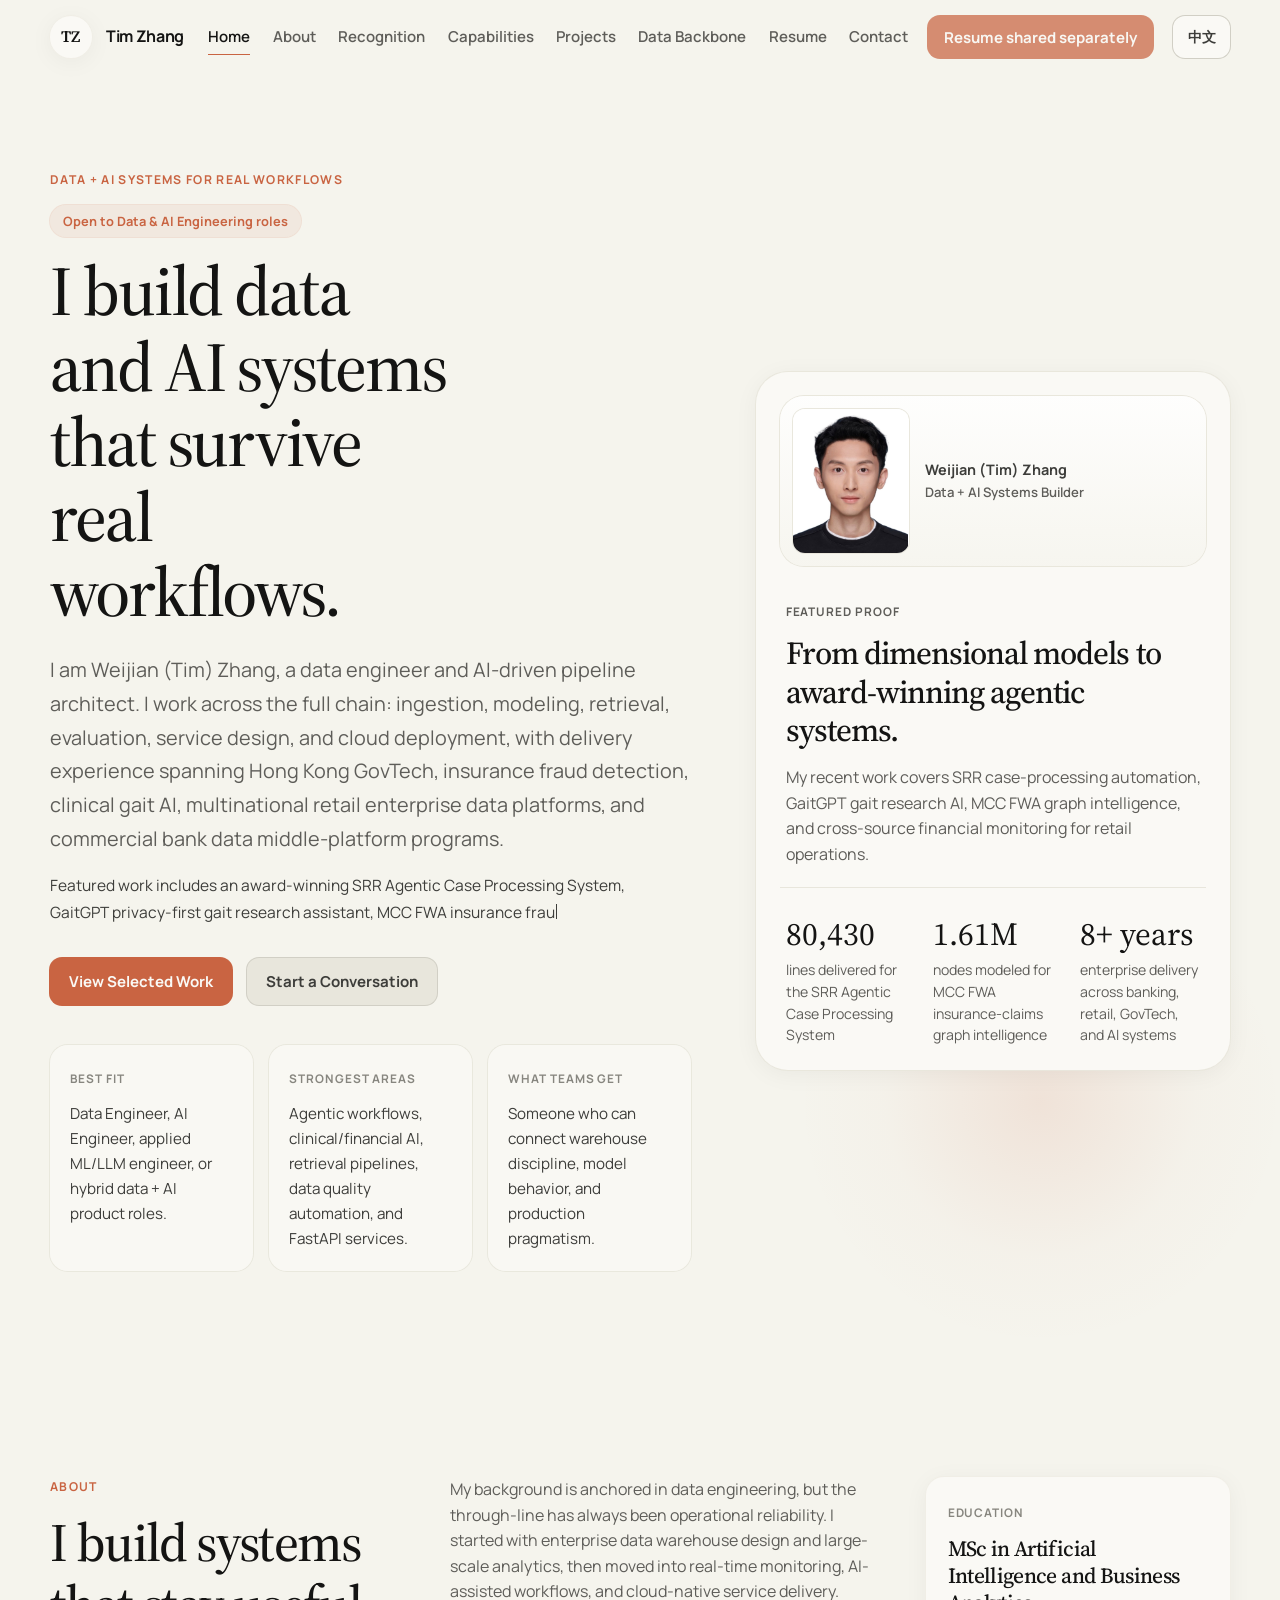
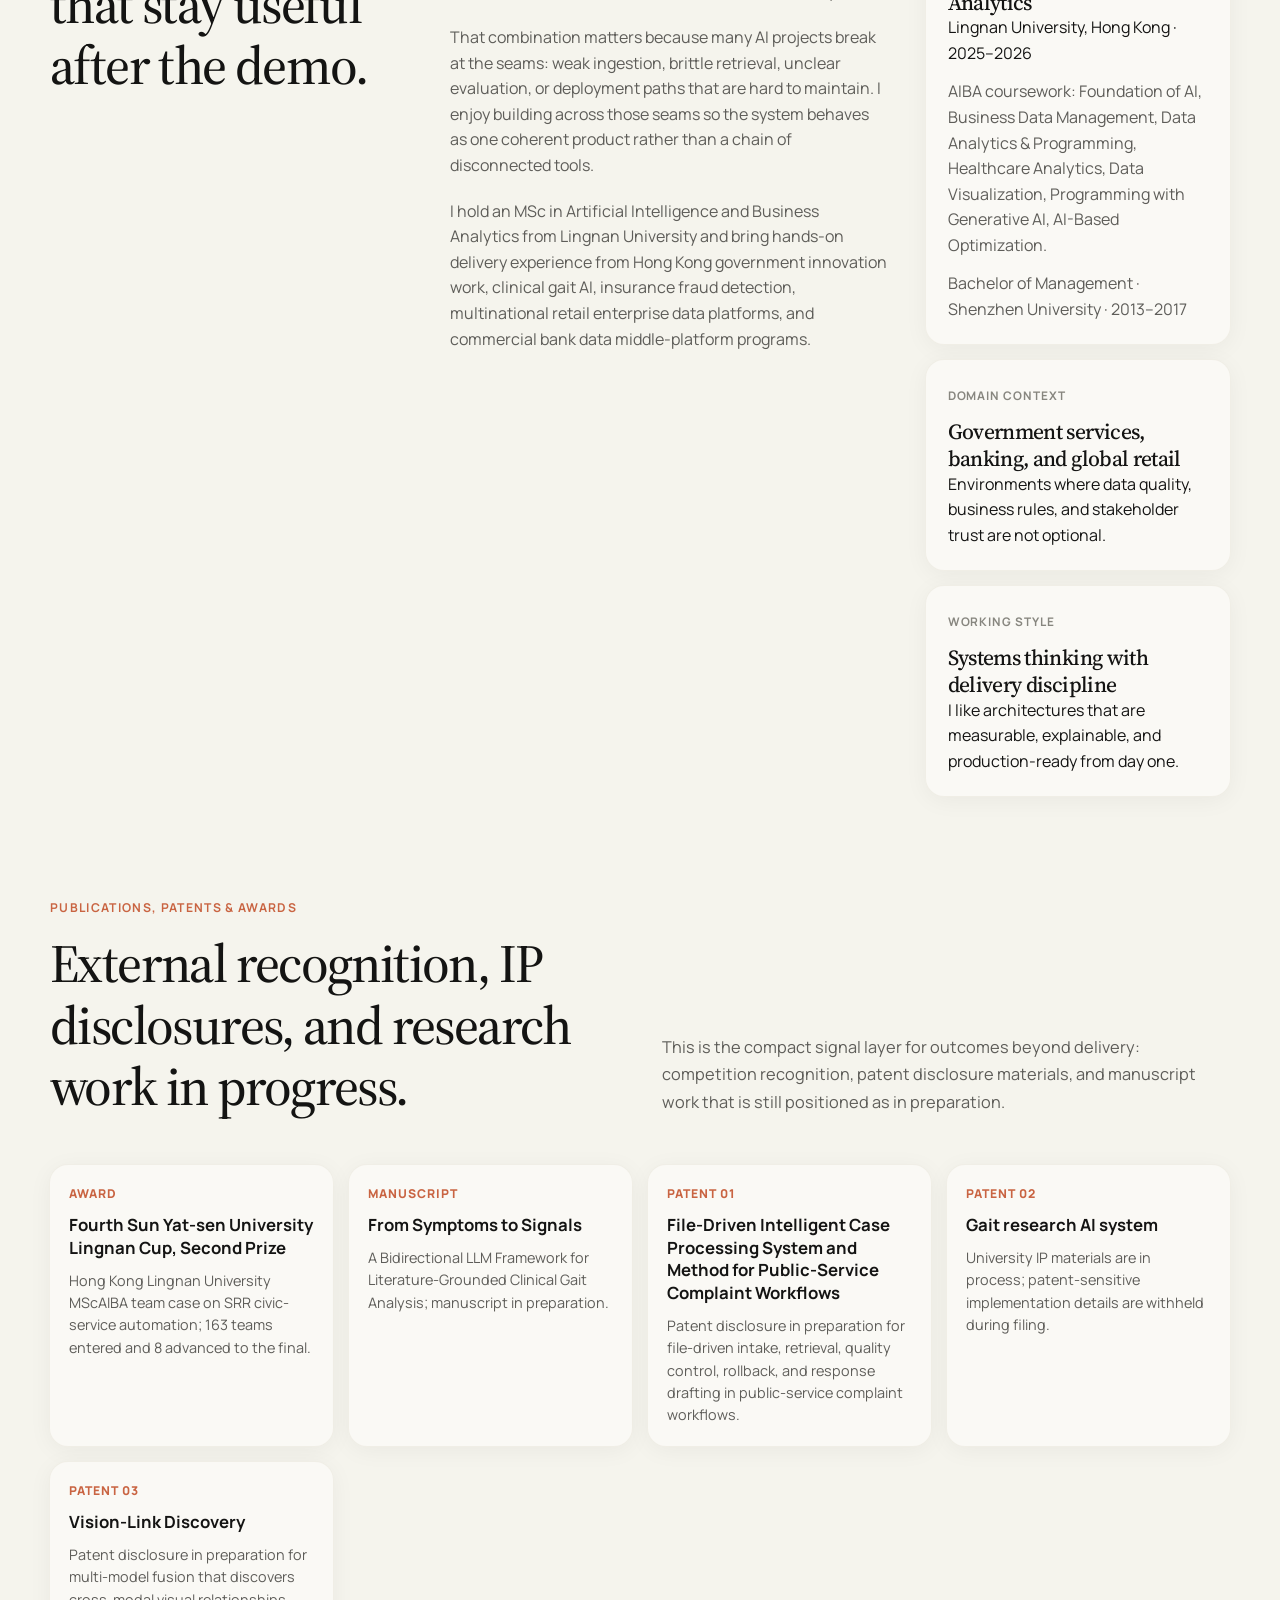
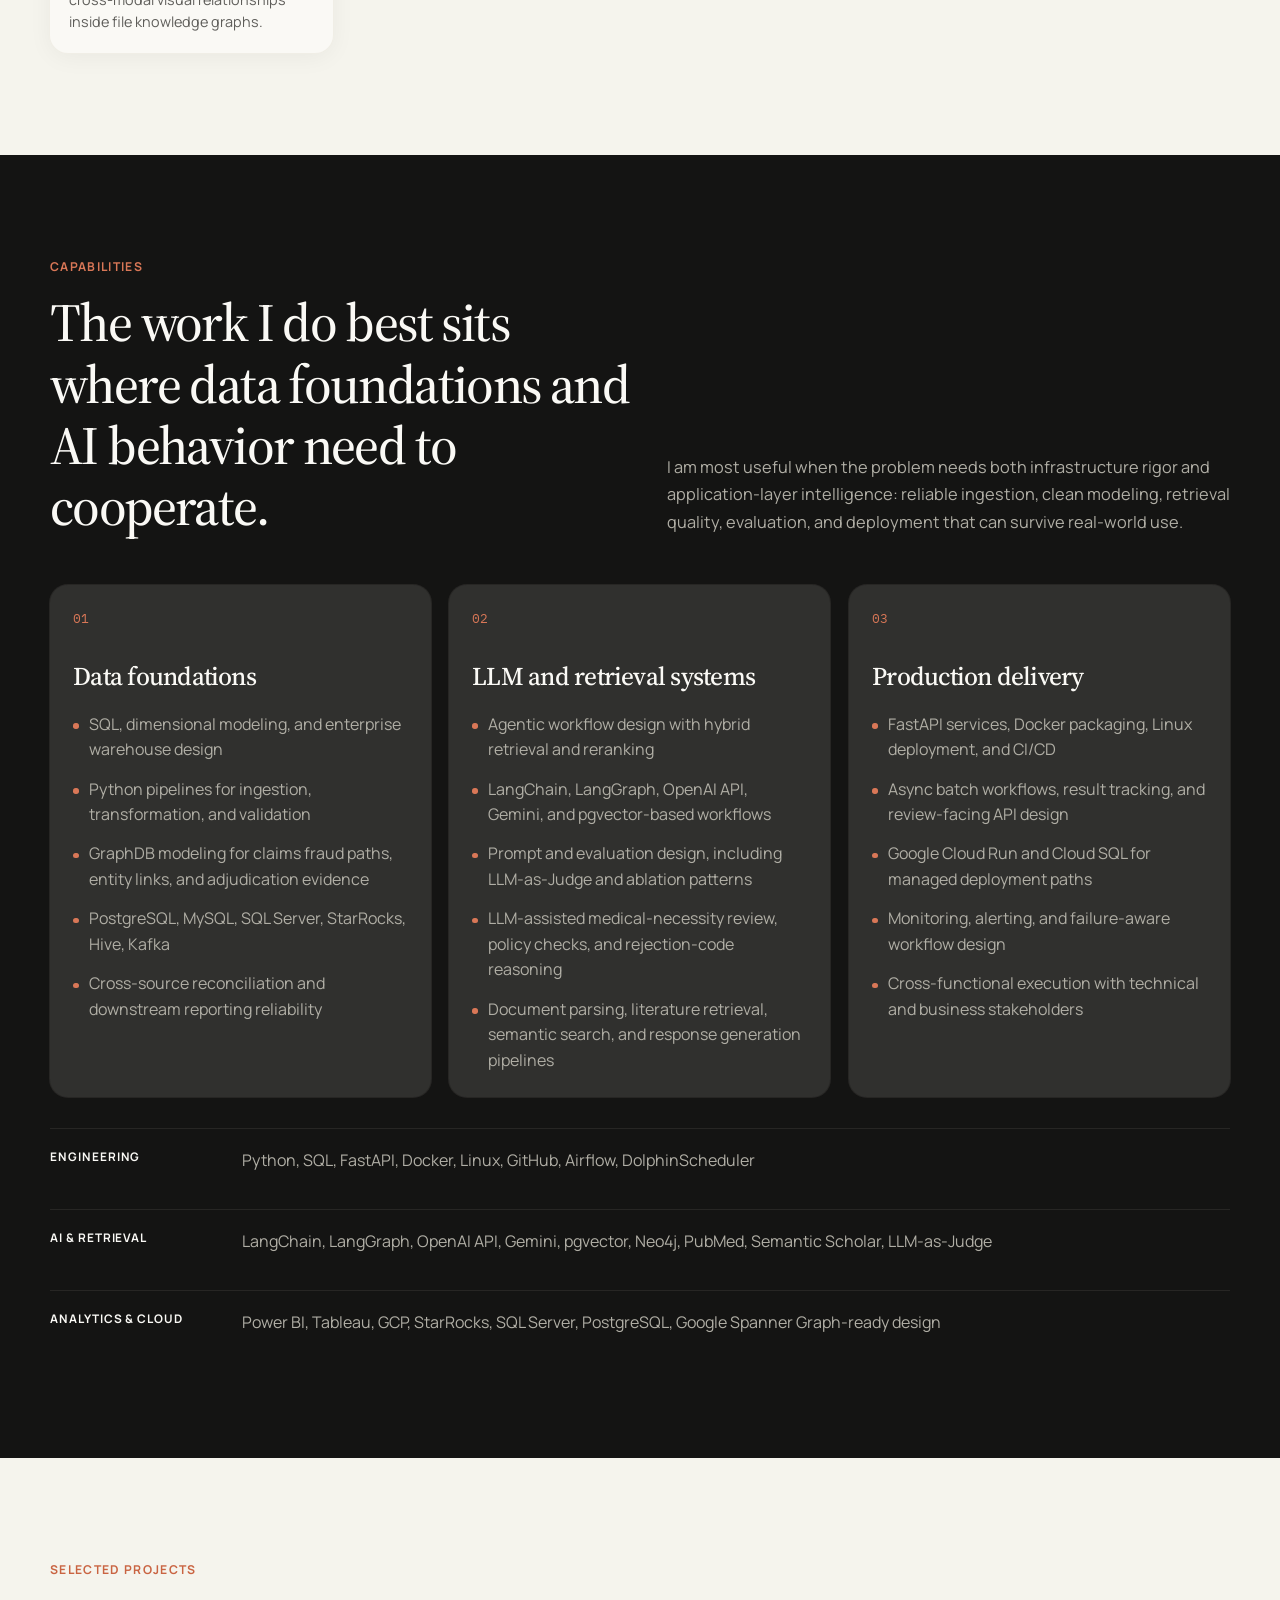
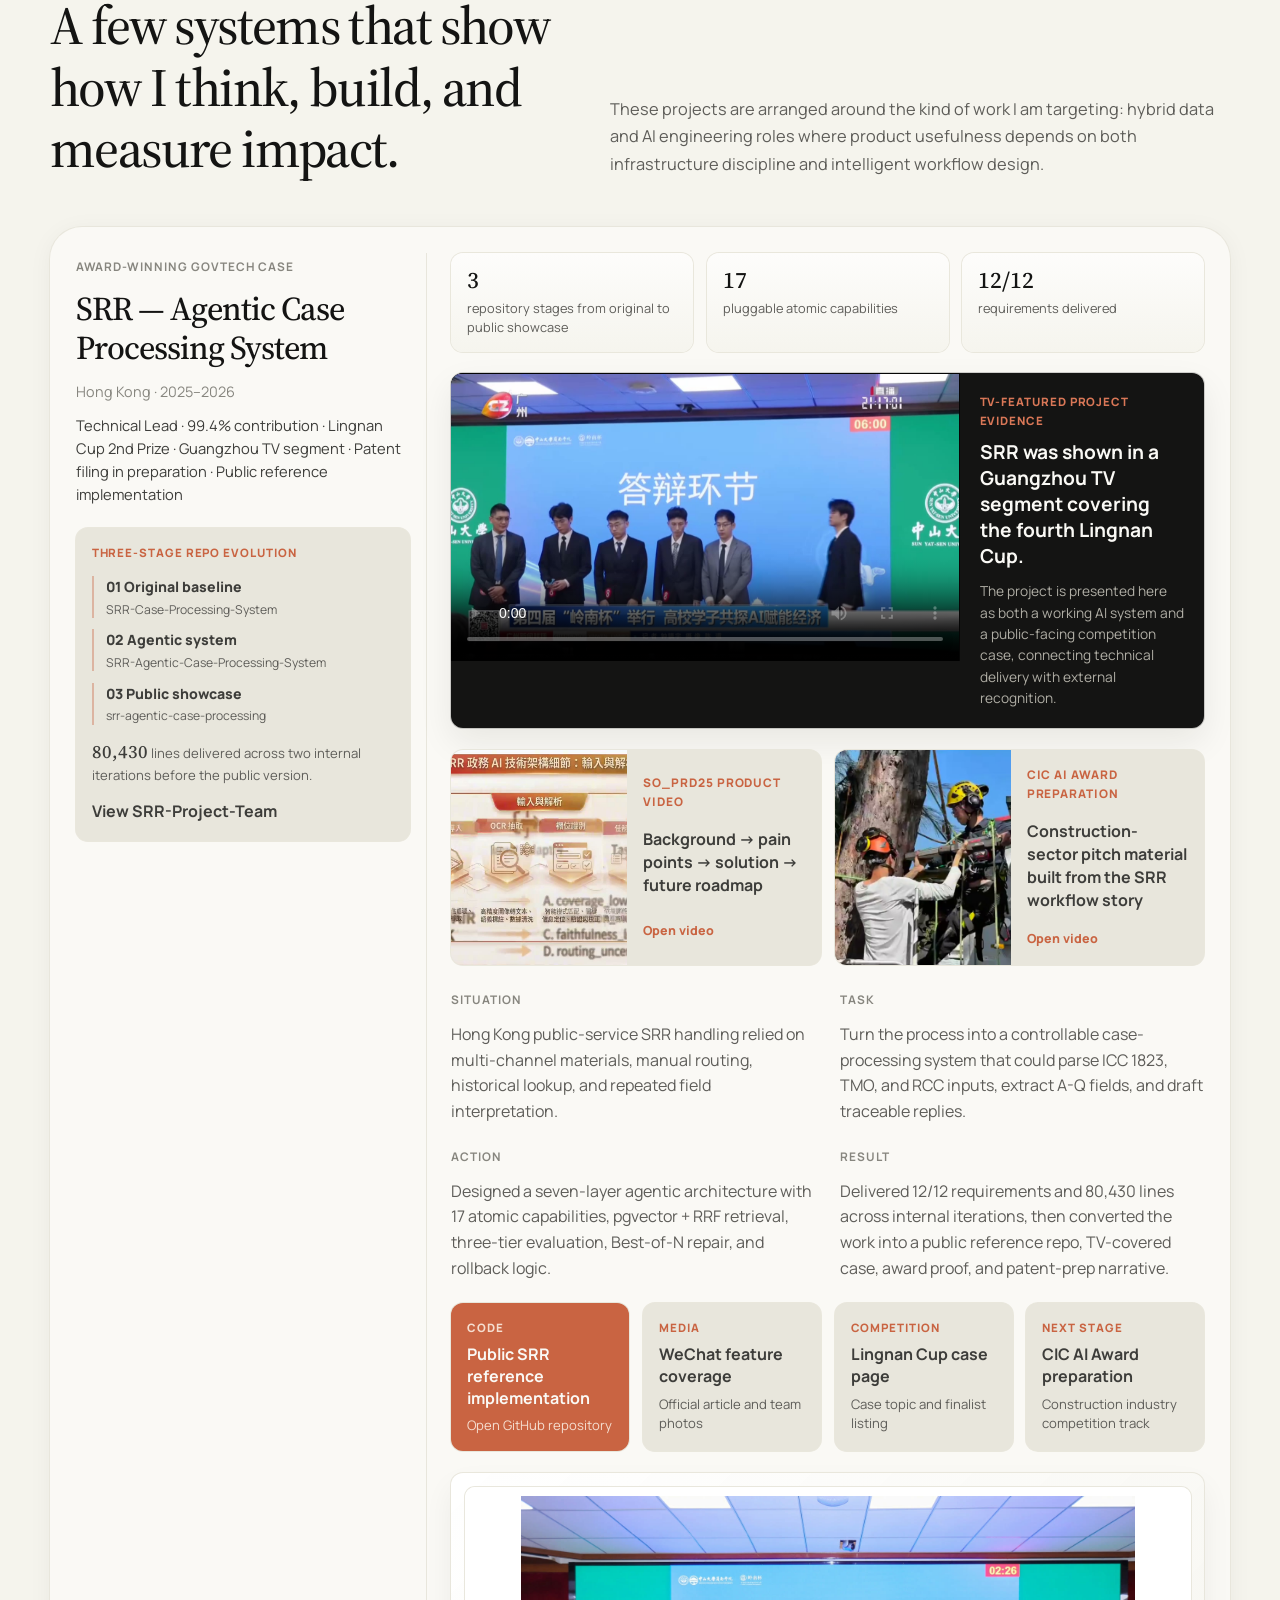
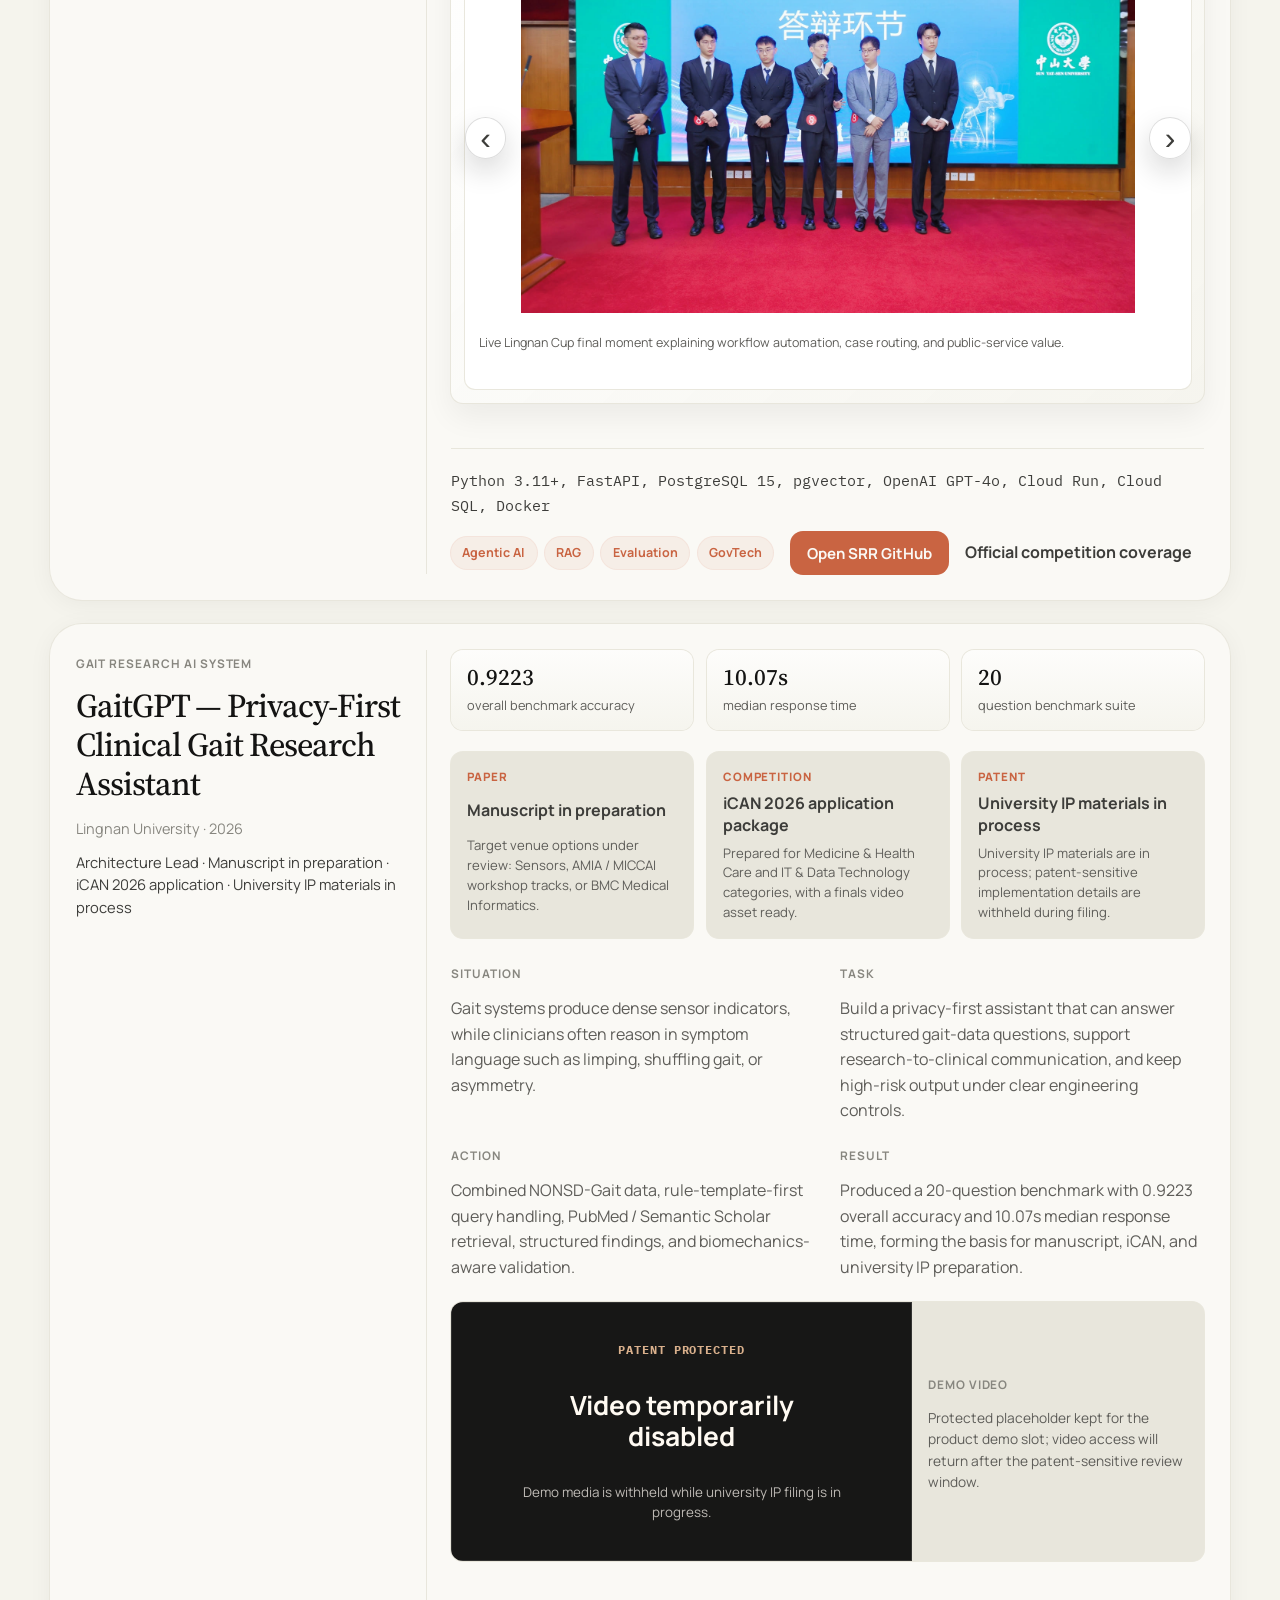
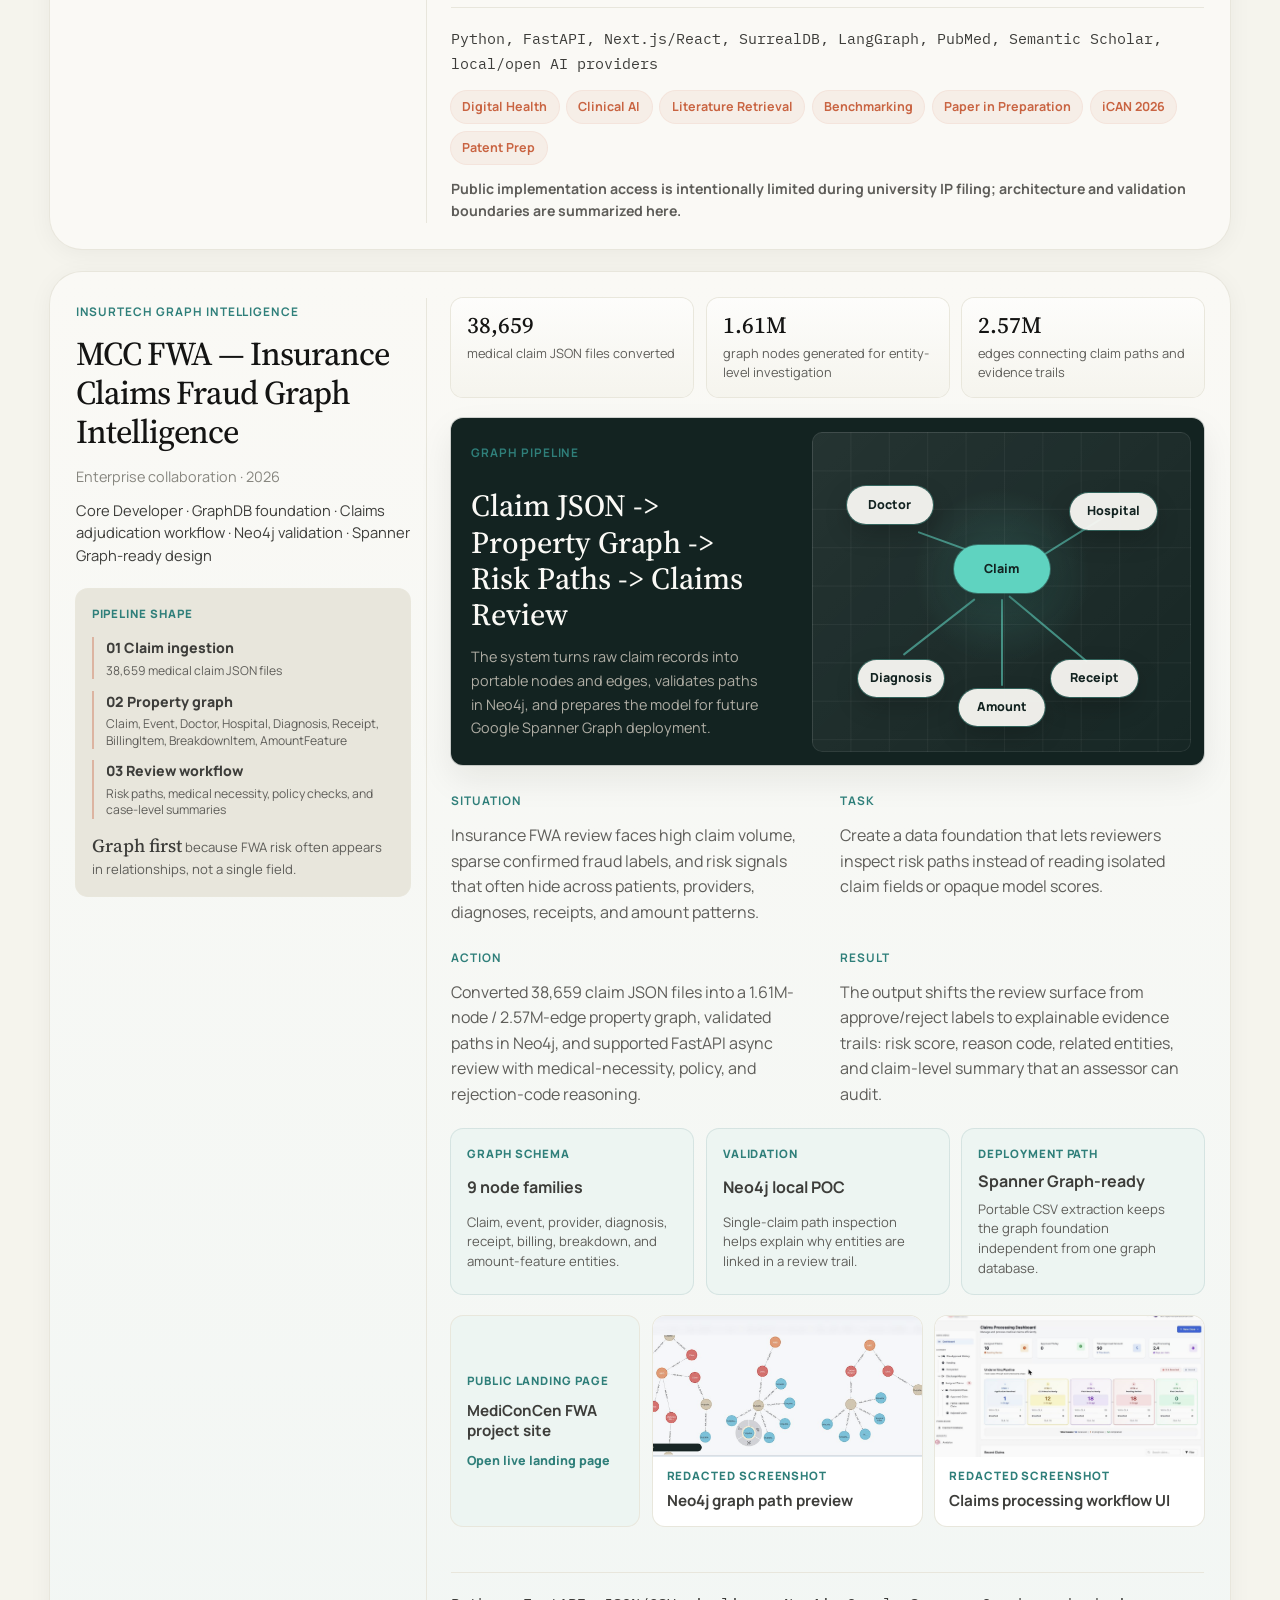
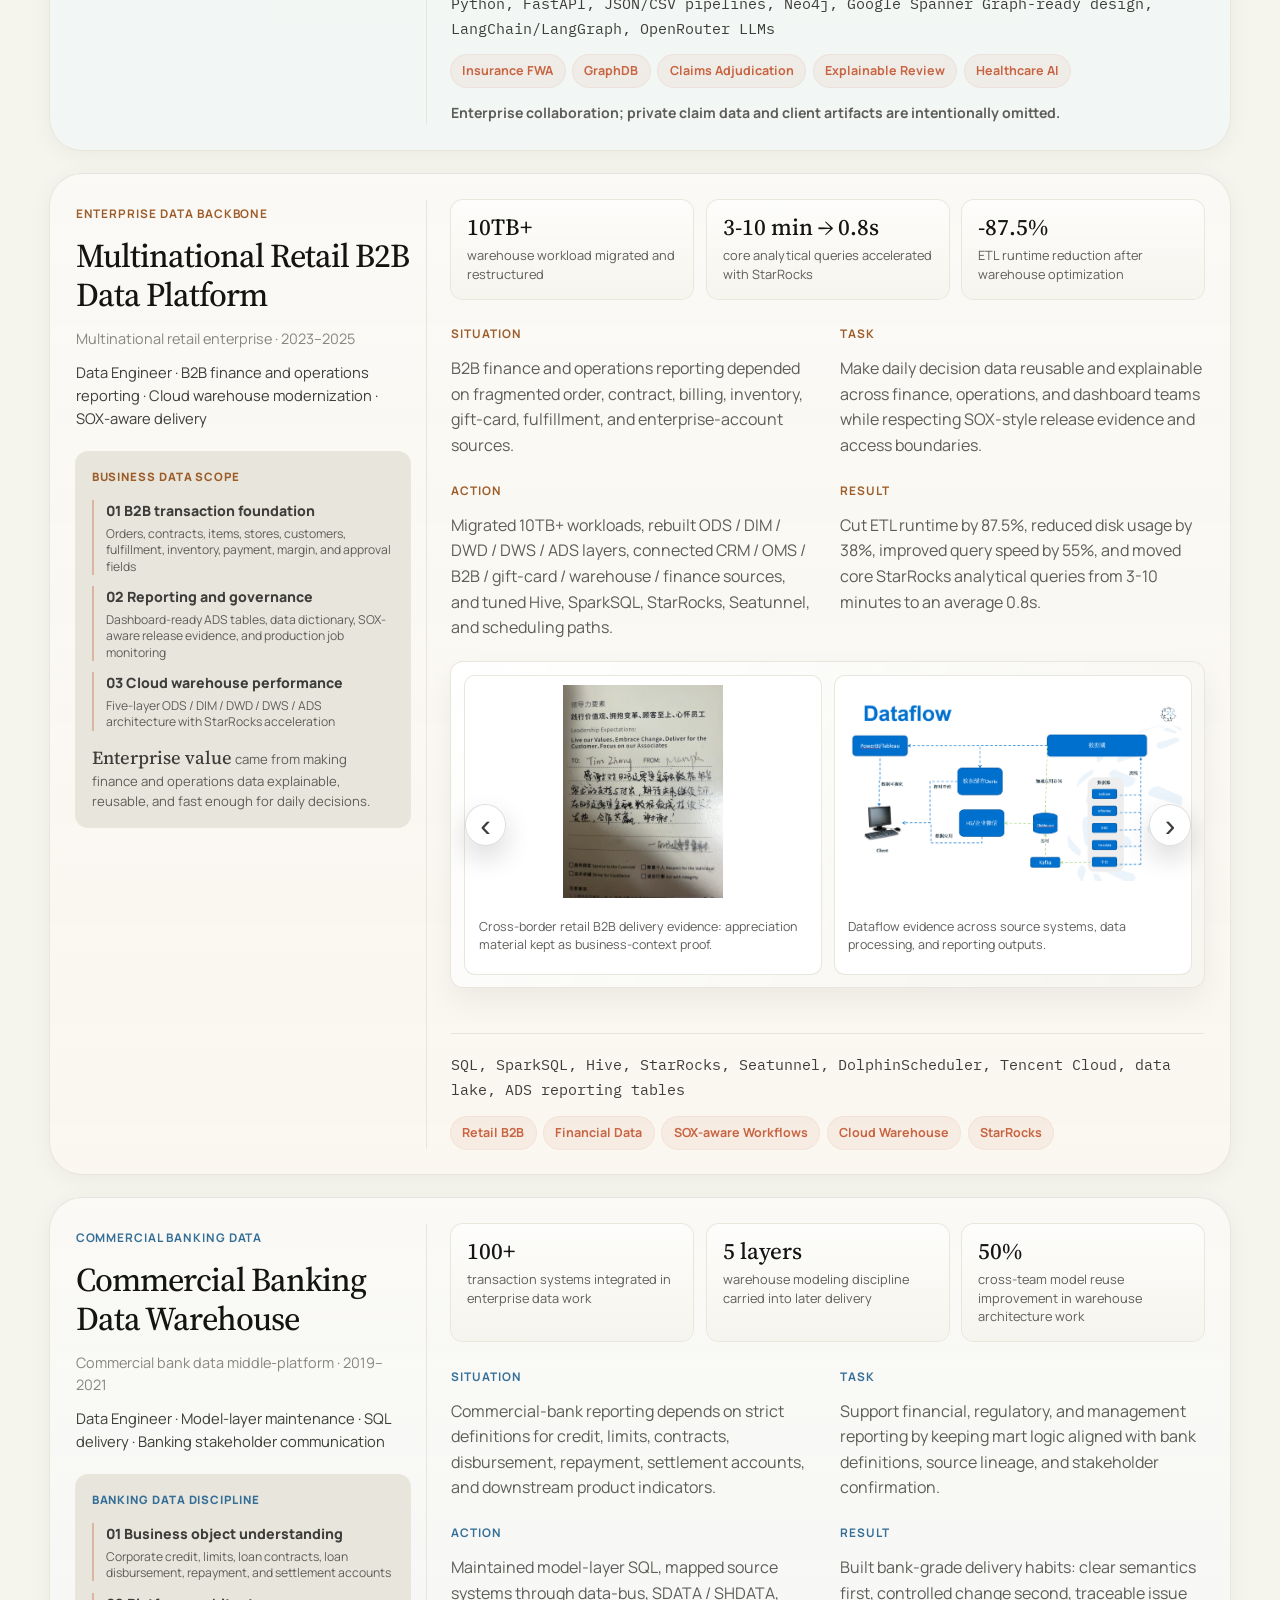
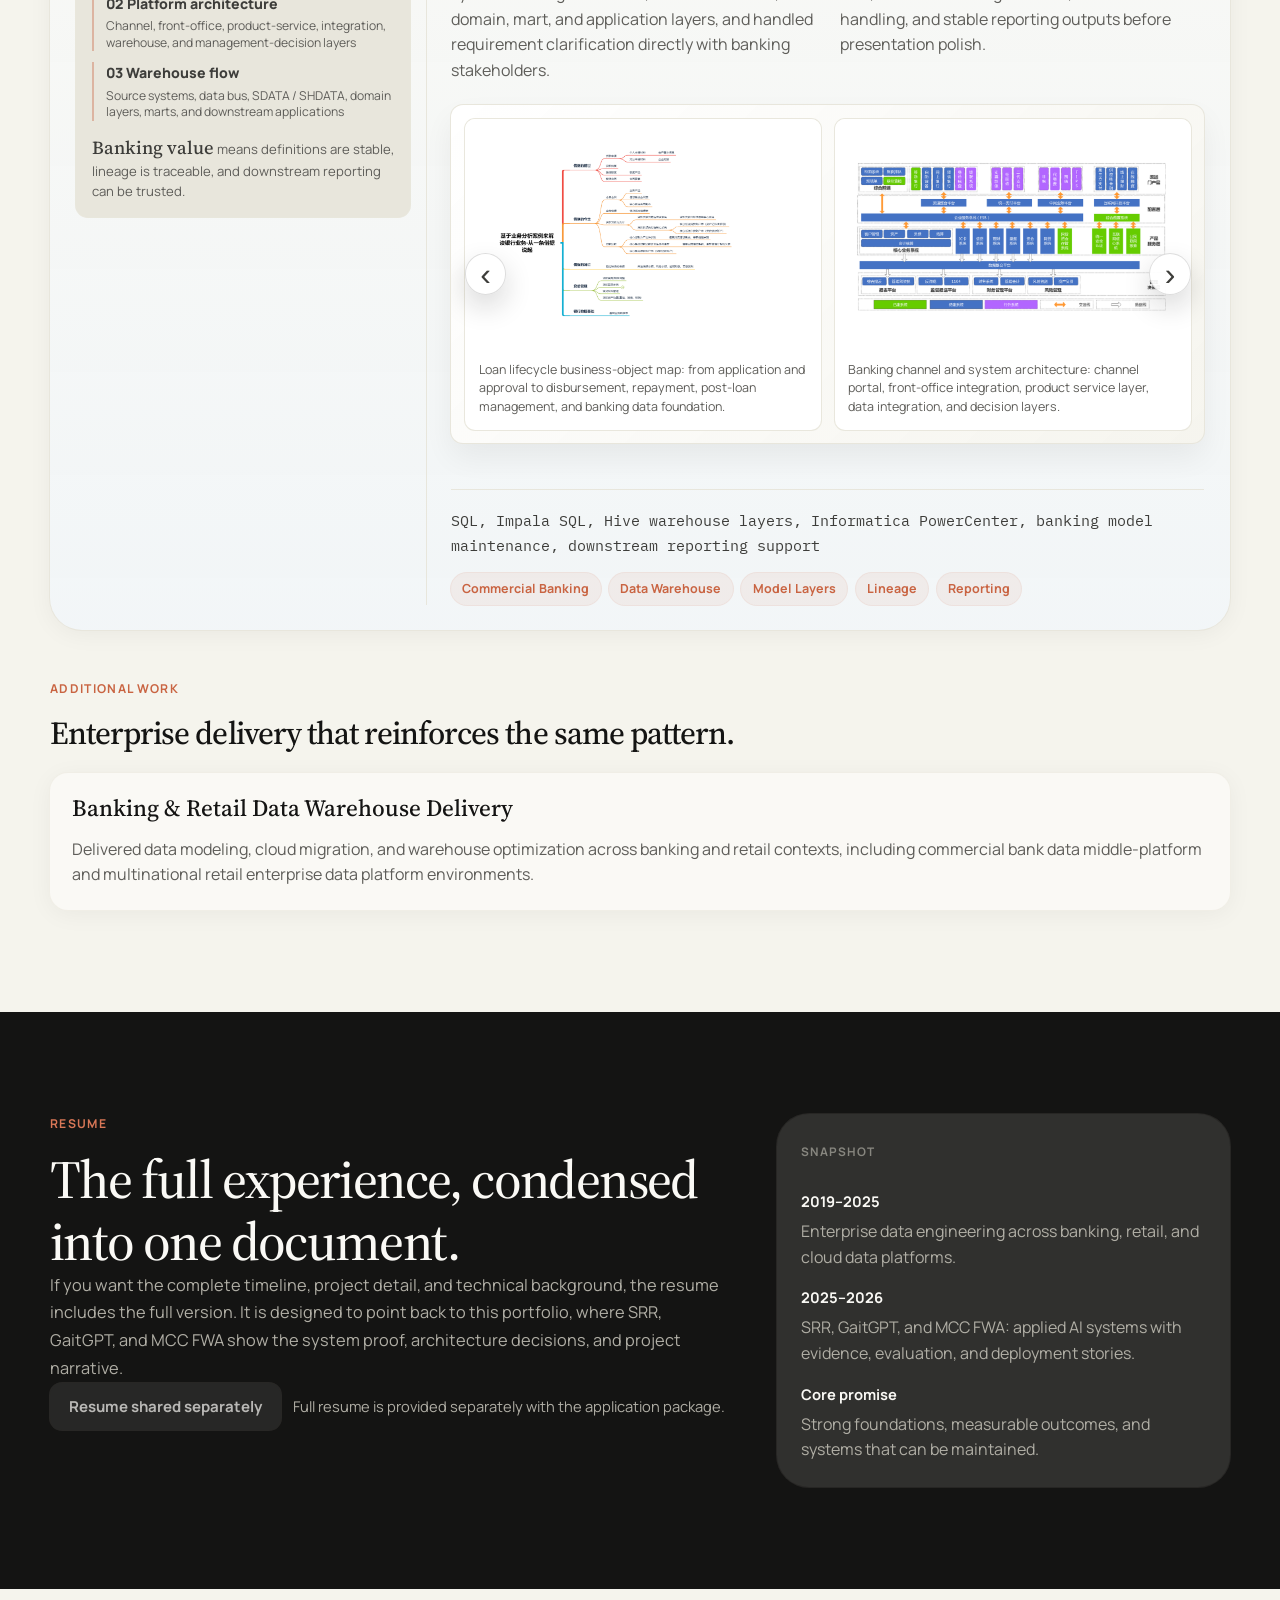
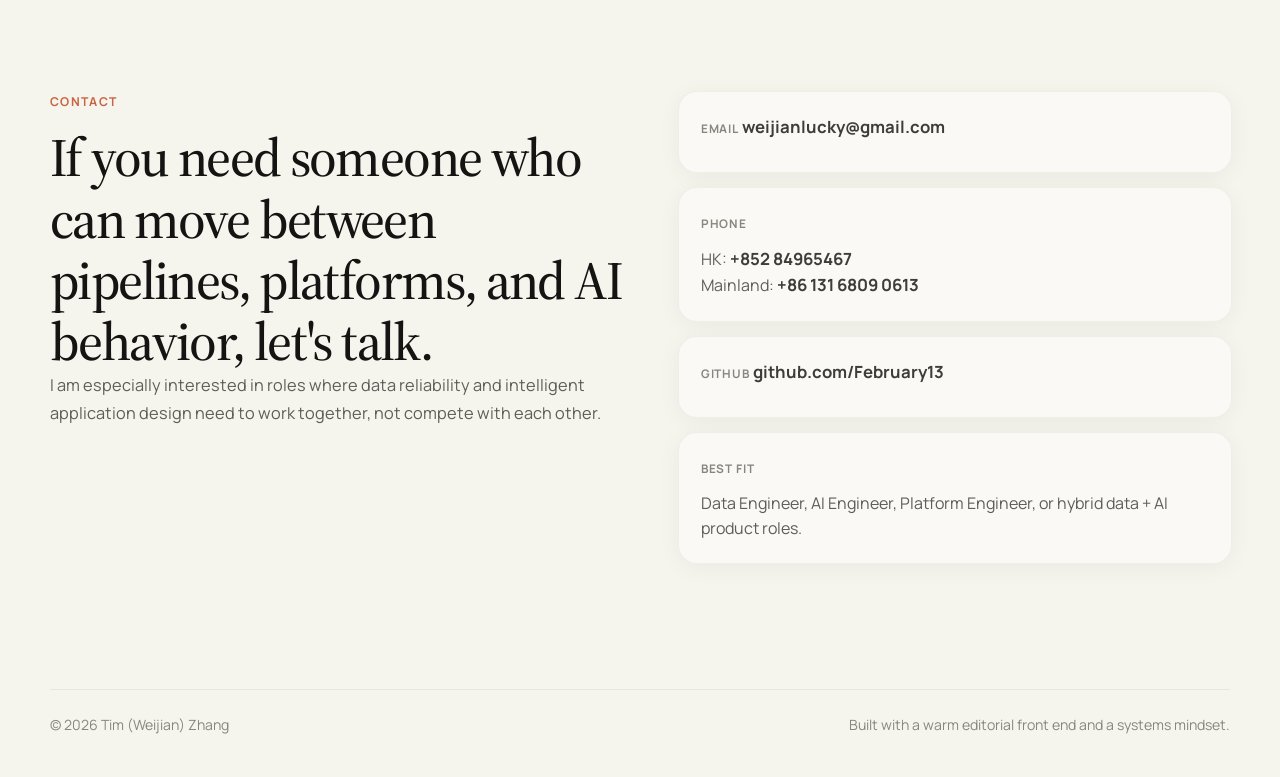
==== index.html @ 4045507d "Update portfolio homepage" ====
<!DOCTYPE html>
<html lang="en">
<head>
  <meta charset="UTF-8">
  <meta name="viewport" content="width=device-width, initial-scale=1.0">
  <title>Tim Zhang | Data + AI Systems Builder</title>
  <meta name="description" content="Tim Zhang portfolio: award-winning SRR Agentic Case Processing System, GaitGPT privacy-first gait research assistant, MCC FWA insurance fraud graph intelligence, and enterprise data engineering work.">
  <link rel="icon" type="image/svg+xml" href="assets/images/favicon.svg">
  <link rel="preconnect" href="https://fonts.googleapis.com">
  <link rel="preconnect" href="https://fonts.gstatic.com" crossorigin>
  <link href="https://fonts.googleapis.com/css2?family=IBM+Plex+Mono:wght@400;500&amp;family=Manrope:wght@400;500;600;700;800&amp;family=Source+Serif+4:opsz,wght@8..60,400;8..60,500;8..60,600&amp;display=swap" rel="stylesheet">
  <link rel="stylesheet" href="assets/css/styles.css">
</head>
<body>
  <nav class="site-nav" aria-label="Primary">
    <div class="nav-shell">
      <a class="brand" href="#home" aria-label="Tim Zhang home">
        <span class="brand-mark">TZ</span>
        <span class="brand-text">Tim Zhang</span>
      </a>

      <button class="nav-toggle" type="button" aria-expanded="false" aria-controls="nav-panel" aria-label="Open menu">
        <span></span>
        <span></span>
        <span></span>
      </button>

      <div class="nav-panel" id="nav-panel">
        <ul class="nav-links">
	          <li><a href="#home">Home</a></li>
	          <li><a href="#about">About</a></li>
	          <li><a href="#recognition">Recognition</a></li>
	          <li><a href="#skills">Capabilities</a></li>
          <li><a href="#projects">Projects</a></li>
          <li><a href="#enterprise-data">Data Backbone</a></li>
          <li><a href="#resume">Resume</a></li>
          <li><a href="#contact">Contact</a></li>
        </ul>
        <span class="button button-brand button-small button-disabled" aria-disabled="true">Resume shared separately</span>
        <button class="language-toggle" type="button" data-lang-toggle aria-label="Switch language" aria-pressed="false">中文</button>
      </div>
    </div>
  </nav>

  <main>
    <section id="home" class="section hero-section">
      <div class="section-shell hero-grid">
        <div class="hero-copy reveal" style="--reveal-delay: 0.05s;">
          <p class="eyebrow reveal-item">Data + AI systems for real workflows</p>
          <span class="hero-availability reveal-item" data-typewriter data-type-speed="36">Open to Data &amp; AI Engineering roles</span>
          <h1 class="display-title reveal-item" data-typewriter data-type-speed="22">I build data and AI systems that survive real workflows.</h1>
          <p class="hero-lead reveal-item">
            I am Weijian (Tim) Zhang, a data engineer and AI-driven pipeline architect. I work across the full
            chain: ingestion, modeling, retrieval, evaluation, service design, and cloud deployment, with delivery
            experience spanning Hong Kong GovTech, insurance fraud detection, clinical gait AI, multinational retail
            enterprise data platforms, and commercial bank data middle-platform programs.
          </p>
          <p class="hero-proofline reveal-item" data-typewriter data-type-speed="16" data-type-delay="700">
            Featured work includes an award-winning SRR Agentic Case Processing System, GaitGPT privacy-first gait
            research assistant, MCC FWA insurance fraud graph intelligence, and enterprise warehouse modernization. The resume points here; the portfolio shows the systems.
          </p>

          <div class="hero-actions reveal-item">
            <a class="button button-brand" href="#projects">View Selected Work</a>
            <a class="button button-soft" href="#contact">Start a Conversation</a>
          </div>

          <div class="hero-signals">
            <article class="signal-card reveal stagger" style="--reveal-delay: 0.12s;">
              <p class="signal-label">Best Fit</p>
              <p class="signal-value">Data Engineer, AI Engineer, applied ML/LLM engineer, or hybrid data + AI product roles.</p>
            </article>
            <article class="signal-card reveal stagger" style="--reveal-delay: 0.2s;">
              <p class="signal-label">Strongest Areas</p>
              <p class="signal-value">Agentic workflows, clinical/financial AI, retrieval pipelines, data quality automation, and FastAPI services.</p>
            </article>
            <article class="signal-card reveal stagger" style="--reveal-delay: 0.28s;">
              <p class="signal-label">What Teams Get</p>
              <p class="signal-value">Someone who can connect warehouse discipline, model behavior, and production pragmatism.</p>
            </article>
          </div>
        </div>

        <aside class="hero-panel reveal" aria-label="Profile highlights" style="--reveal-delay: 0.16s;">
          <figure class="hero-portrait">
            <img src="assets/images/profile/tim-zhang.jpg" alt="Portrait of Tim Zhang">
            <figcaption>
              <strong>Weijian (Tim) Zhang</strong>
              <span>Data + AI Systems Builder</span>
            </figcaption>
          </figure>

          <div class="hero-note">
            <p class="note-kicker">Featured proof</p>
            <h2>From dimensional models to award-winning agentic systems.</h2>
            <p>
              My recent work covers SRR case-processing automation, GaitGPT gait research AI, MCC FWA graph
              intelligence, and cross-source financial monitoring for retail operations.
            </p>
          </div>

          <div class="hero-metrics">
            <div>
              <span>80,430</span>
              <p>lines delivered for the SRR Agentic Case Processing System</p>
            </div>
            <div>
              <span>1.61M</span>
              <p>nodes modeled for MCC FWA insurance-claims graph intelligence</p>
            </div>
            <div>
              <span>8+ years</span>
              <p>enterprise delivery across banking, retail, GovTech, and AI systems</p>
            </div>
          </div>
        </aside>
      </div>
    </section>

    <section id="about" class="section">
      <div class="section-shell about-layout">
        <div class="section-intro reveal" style="--reveal-delay: 0.04s;">
          <p class="eyebrow">About</p>
          <h2 class="section-title">I build systems that stay useful after the demo.</h2>
        </div>

        <div class="about-narrative reveal" style="--reveal-delay: 0.12s;">
          <p>
            My background is anchored in data engineering, but the through-line has always been operational
            reliability. I started with enterprise data warehouse design and large-scale analytics, then moved into
            real-time monitoring, AI-assisted workflows, and cloud-native service delivery.
          </p>
          <p>
            That combination matters because many AI projects break at the seams: weak ingestion, brittle retrieval,
            unclear evaluation, or deployment paths that are hard to maintain. I enjoy building across those seams so
            the system behaves as one coherent product rather than a chain of disconnected tools.
          </p>
          <p>
            I hold an MSc in Artificial Intelligence and Business Analytics from Lingnan University and bring hands-on
            delivery experience from Hong Kong government innovation work, clinical gait AI, insurance fraud detection,
            multinational retail enterprise data platforms, and commercial bank data middle-platform programs.
          </p>
        </div>

        <div class="about-aside">
          <article class="info-card reveal stagger" style="--reveal-delay: 0.16s;">
	            <p class="card-label">Education</p>
	            <h3>MSc in Artificial Intelligence and Business Analytics</h3>
	            <p>Lingnan University, Hong Kong · 2025–2026</p>
	            <p>AIBA coursework: Foundation of AI, Business Data Management, Data Analytics &amp; Programming, Healthcare Analytics, Data Visualization, Programming with Generative AI, AI-Based Optimization.</p>
	            <p>Bachelor of Management · Shenzhen University · 2013–2017</p>
	          </article>

          <article class="info-card reveal stagger" style="--reveal-delay: 0.24s;">
            <p class="card-label">Domain Context</p>
            <h3>Government services, banking, and global retail</h3>
            <p>Environments where data quality, business rules, and stakeholder trust are not optional.</p>
          </article>

          <article class="info-card reveal stagger" style="--reveal-delay: 0.32s;">
            <p class="card-label">Working Style</p>
            <h3>Systems thinking with delivery discipline</h3>
            <p>I like architectures that are measurable, explainable, and production-ready from day one.</p>
          </article>
        </div>
      </div>
	    </section>
	
	    <section id="recognition" class="section recognition-band">
	      <div class="section-shell">
	        <div class="section-header reveal" style="--reveal-delay: 0.06s;">
	          <div>
	            <p class="eyebrow">Publications, Patents &amp; Awards</p>
	            <h2 class="section-title">External recognition, IP disclosures, and research work in progress.</h2>
	          </div>
	          <p class="section-summary">
	            This is the compact signal layer for outcomes beyond delivery: competition recognition, patent
	            disclosure materials, and manuscript work that is still positioned as in preparation.
	          </p>
	        </div>
	        <div class="recognition-grid">
	          <article class="recognition-card reveal stagger" style="--reveal-delay: 0.12s;">
	            <span>Award</span>
	            <strong>Fourth Sun Yat-sen University Lingnan Cup, Second Prize</strong>
	            <p>Hong Kong Lingnan University MScAIBA team case on SRR civic-service automation; 163 teams entered and 8 advanced to the final.</p>
	          </article>
	          <article class="recognition-card reveal stagger" style="--reveal-delay: 0.18s;">
	            <span>Manuscript</span>
	            <strong>From Symptoms to Signals</strong>
	            <p>A Bidirectional LLM Framework for Literature-Grounded Clinical Gait Analysis; manuscript in preparation.</p>
	          </article>
	          <article class="recognition-card reveal stagger" style="--reveal-delay: 0.24s;">
	            <span>Patent 01</span>
	            <strong>File-Driven Intelligent Case Processing System and Method for Public-Service Complaint Workflows</strong>
	            <p>Patent disclosure in preparation for file-driven intake, retrieval, quality control, rollback, and response drafting in public-service complaint workflows.</p>
	          </article>
	          <article class="recognition-card reveal stagger" style="--reveal-delay: 0.3s;">
	            <span>Patent 02</span>
	            <strong>Gait research AI system</strong>
	            <p>University IP materials are in process; patent-sensitive implementation details are withheld during filing.</p>
	          </article>
	          <article class="recognition-card reveal stagger" style="--reveal-delay: 0.36s;">
	            <span>Patent 03</span>
	            <strong>Vision-Link Discovery</strong>
	            <p>Patent disclosure in preparation for multi-model fusion that discovers cross-modal visual relationships inside file knowledge graphs.</p>
	          </article>
	        </div>
	      </div>
	    </section>
	
	    <section id="skills" class="section section-dark">
      <div class="section-shell">
        <div class="section-header reveal" style="--reveal-delay: 0.06s;">
          <div>
            <p class="eyebrow eyebrow-dark">Capabilities</p>
            <h2 class="section-title section-title-dark">The work I do best sits where data foundations and AI behavior need to cooperate.</h2>
          </div>
          <p class="section-summary section-summary-dark">
            I am most useful when the problem needs both infrastructure rigor and application-layer intelligence:
            reliable ingestion, clean modeling, retrieval quality, evaluation, and deployment that can survive
            real-world use.
          </p>
        </div>

        <div class="capability-grid">
          <article class="capability-card reveal stagger" style="--reveal-delay: 0.12s;">
            <p class="card-index">01</p>
            <h3>Data foundations</h3>
            <ul class="capability-list">
              <li>SQL, dimensional modeling, and enterprise warehouse design</li>
              <li>Python pipelines for ingestion, transformation, and validation</li>
              <li>GraphDB modeling for claims fraud paths, entity links, and adjudication evidence</li>
              <li>PostgreSQL, MySQL, SQL Server, StarRocks, Hive, Kafka</li>
              <li>Cross-source reconciliation and downstream reporting reliability</li>
            </ul>
          </article>

          <article class="capability-card reveal stagger" style="--reveal-delay: 0.2s;">
            <p class="card-index">02</p>
            <h3>LLM and retrieval systems</h3>
            <ul class="capability-list">
              <li>Agentic workflow design with hybrid retrieval and reranking</li>
              <li>LangChain, LangGraph, OpenAI API, Gemini, and pgvector-based workflows</li>
              <li>Prompt and evaluation design, including LLM-as-Judge and ablation patterns</li>
              <li>LLM-assisted medical-necessity review, policy checks, and rejection-code reasoning</li>
              <li>Document parsing, literature retrieval, semantic search, and response generation pipelines</li>
            </ul>
          </article>

          <article class="capability-card reveal stagger" style="--reveal-delay: 0.28s;">
            <p class="card-index">03</p>
            <h3>Production delivery</h3>
            <ul class="capability-list">
              <li>FastAPI services, Docker packaging, Linux deployment, and CI/CD</li>
              <li>Async batch workflows, result tracking, and review-facing API design</li>
              <li>Google Cloud Run and Cloud SQL for managed deployment paths</li>
              <li>Monitoring, alerting, and failure-aware workflow design</li>
              <li>Cross-functional execution with technical and business stakeholders</li>
            </ul>
          </article>
        </div>

        <div class="toolbands reveal" style="--reveal-delay: 0.32s;">
          <div class="toolband">
            <span class="toolband-label">Engineering</span>
            <p>Python, SQL, FastAPI, Docker, Linux, GitHub, Airflow, DolphinScheduler</p>
          </div>
          <div class="toolband">
            <span class="toolband-label">AI &amp; Retrieval</span>
            <p>LangChain, LangGraph, OpenAI API, Gemini, pgvector, Neo4j, PubMed, Semantic Scholar, LLM-as-Judge</p>
          </div>
          <div class="toolband">
            <span class="toolband-label">Analytics &amp; Cloud</span>
            <p>Power BI, Tableau, GCP, StarRocks, SQL Server, PostgreSQL, Google Spanner Graph-ready design</p>
          </div>
        </div>
      </div>
    </section>

    <section id="projects" class="section">
      <div class="section-shell">
        <div class="section-header projects-header reveal" style="--reveal-delay: 0.06s;">
          <div>
            <p class="eyebrow">Selected Projects</p>
            <h2 class="section-title">A few systems that show how I think, build, and measure impact.</h2>
          </div>
          <p class="section-summary">
            These projects are arranged around the kind of work I am targeting: hybrid data and AI engineering roles
            where product usefulness depends on both infrastructure discipline and intelligent workflow design.
          </p>
        </div>

        <div class="project-stack">
          <article id="srr" class="project-story reveal stagger" style="--reveal-delay: 0.12s;">
            <div class="story-rail">
              <p class="story-kicker">Award-Winning GovTech Case</p>
              <h3>SRR — Agentic Case Processing System</h3>
              <p class="story-meta">Hong Kong · 2025–2026</p>
              <p class="story-role">Technical Lead · 99.4% contribution · Lingnan Cup 2nd Prize · Guangzhou TV segment · Patent filing in preparation · Public reference implementation</p>
              <div class="story-version-panel" aria-label="SRR repository evolution">
                <p class="story-side-label">Three-stage repo evolution</p>
                <ol>
                  <li>
                    <span>01 Original baseline</span>
                    <em>SRR-Case-Processing-System</em>
                  </li>
                  <li>
                    <span>02 Agentic system</span>
                    <em>SRR-Agentic-Case-Processing-System</em>
                  </li>
                  <li>
                    <span>03 Public showcase</span>
                    <em>srr-agentic-case-processing</em>
                  </li>
                </ol>
                <p class="story-side-note"><strong>80,430</strong> lines delivered across two internal iterations before the public version.</p>
                <a class="text-link" href="https://github.com/SRR-Project-Team" target="_blank" rel="noopener">View SRR-Project-Team</a>
              </div>
            </div>
            <div class="story-body">
              <div class="story-impact-strip">
                <div class="story-impact">
                  <span class="story-impact-value">3</span>
                  <span class="story-impact-label">repository stages from original to public showcase</span>
                </div>
                <div class="story-impact">
                  <span class="story-impact-value">17</span>
                  <span class="story-impact-label">pluggable atomic capabilities</span>
                </div>
                <div class="story-impact">
                  <span class="story-impact-value">12/12</span>
                  <span class="story-impact-label">requirements delivered</span>
                </div>
              </div>

              <figure class="story-broadcast-panel" aria-label="Guangzhou TV coverage of the SRR project">
                <video controls playsinline preload="metadata" poster="assets/images/srr/evidence/tv-srr-show-poster.jpg">
                  <source src="assets/videos/srr/tv-srr-show.mp4" type="video/mp4">
                  Your browser does not support embedded video.
                </video>
                <figcaption>
                  <span>TV-Featured Project Evidence</span>
                  <strong>SRR was shown in a Guangzhou TV segment covering the fourth Lingnan Cup.</strong>
                  <em>The project is presented here as both a working AI system and a public-facing competition case, connecting technical delivery with external recognition.</em>
                </figcaption>
              </figure>

              <div class="story-media-strip" aria-label="SRR video evidence">
                <a class="story-media-card" href="assets/videos/srr/srr-prd25-product-video.mp4" target="_blank" rel="noopener">
                  <img src="assets/images/srr/evidence/prd-video-thumb.jpg" alt="SRR product video thumbnail showing input parsing and task routing architecture">
                  <span>SO_PRD25 product video</span>
                  <strong>Background -> pain points -> solution -> future roadmap</strong>
                  <em>Open video</em>
                </a>
                <a class="story-media-card" href="assets/videos/srr/cic-ai-award-prep.mp4" target="_blank" rel="noopener">
                  <img src="assets/images/srr/evidence/cic-prep-thumb.jpg" alt="CIC AI Award preparation video thumbnail showing field maintenance work">
                  <span>CIC AI Award preparation</span>
                  <strong>Construction-sector pitch material built from the SRR workflow story</strong>
                  <em>Open video</em>
                </a>
              </div>

	              <div class="story-grid">
	                <div>
	                  <p class="story-label">Situation</p>
	                  <p>Hong Kong public-service SRR handling relied on multi-channel materials, manual routing, historical lookup, and repeated field interpretation.</p>
	                </div>
	                <div>
	                  <p class="story-label">Task</p>
	                  <p>Turn the process into a controllable case-processing system that could parse ICC 1823, TMO, and RCC inputs, extract A-Q fields, and draft traceable replies.</p>
	                </div>
	                <div>
	                  <p class="story-label">Action</p>
	                  <p>Designed a seven-layer agentic architecture with 17 atomic capabilities, pgvector + RRF retrieval, three-tier evaluation, Best-of-N repair, and rollback logic.</p>
	                </div>
	                <div>
	                  <p class="story-label">Result</p>
	                  <p>Delivered 12/12 requirements and 80,430 lines across internal iterations, then converted the work into a public reference repo, TV-covered case, award proof, and patent-prep narrative.</p>
	                </div>
	              </div>

	              <div class="story-link-grid" aria-label="SRR external proof links">
                <a class="story-link-card story-link-primary" href="https://github.com/SRR-Project-Team/srr-agentic-case-processing" target="_blank" rel="noopener">
                  <span>Code</span>
                  <strong>Public SRR reference implementation</strong>
                  <em>Open GitHub repository</em>
                </a>
                <a class="story-link-card" href="https://mp.weixin.qq.com/s/s8ZAlUmanKZXu63-OeKX0w?scene=1" target="_blank" rel="noopener">
                  <span>Media</span>
                  <strong>WeChat feature coverage</strong>
                  <em>Official article and team photos</em>
                </a>
                <a class="story-link-card" href="https://lingnan.sysu.edu.cn/article/3592" target="_blank" rel="noopener">
                  <span>Competition</span>
                  <strong>Lingnan Cup case page</strong>
                  <em>Case topic and finalist listing</em>
                </a>
                <a class="story-link-card" href="https://www.cic.hk/en/events/detail.page-20260121" target="_blank" rel="noopener">
                  <span>Next Stage</span>
                  <strong>CIC AI Award preparation</strong>
                  <em>Construction industry competition track</em>
                </a>
              </div>

	              <div class="evidence-board evidence-board-single" data-board-carousel data-board-visible="1" data-board-interval="5000" aria-label="SRR project visual evidence carousel">
	                <div class="evidence-board-track">
	                <figure class="evidence-board-card">
	                  <img src="assets/images/srr/evidence/team-defense-live.jpg" alt="SRR team presenting during the final defense session">
	                  <figcaption>Live Lingnan Cup final moment explaining workflow automation, case routing, and public-service value.</figcaption>
	                </figure>
	                <figure class="evidence-board-card">
	                  <img src="assets/images/srr/srr-architecture.jpg" alt="SRR seven-layer agentic system architecture diagram">
	                  <figcaption>Seven-layer agentic architecture with parsing, routing, retrieval, quality gates, and fallback logic.</figcaption>
	                </figure>
	                <figure class="evidence-board-card">
	                  <img src="assets/images/srr/srr-interaction.jpg" alt="SRR assistant extracting case fields and drafting replies">
	                  <figcaption>Interaction view showing extracted fields, similar-case handling, and draft-reply workflow.</figcaption>
	                </figure>
	                <figure class="evidence-board-card">
	                  <img src="assets/images/srr/srr-award-photo.jpg" alt="Lingnan Cup second prize award photo">
	                  <figcaption>Lingnan Cup final: Second Prize for the Hong Kong Lingnan University team.</figcaption>
	                </figure>
	                <figure class="evidence-board-card">
	                  <img src="assets/images/srr/evidence/award-team-lingnan-hall.jpg" alt="SRR team celebrating the Lingnan Cup second prize outside Lingnan Hall">
	                  <figcaption>Team celebration outside Lingnan Hall after the Second Prize result, with project title and Hong Kong Lingnan University team sign visible.</figcaption>
	                </figure>
	                <figure class="evidence-board-card">
	                  <img src="assets/images/srr/evidence/award-trophy-closeup.jpg" alt="Close-up of the Lingnan Cup second prize trophy and certificate folder">
	                  <figcaption>Second Prize trophy close-up: physical award proof from the fourth Lingnan Cup case analysis final.</figcaption>
	                </figure>
	                <figure class="evidence-board-card">
	                  <img src="assets/images/srr/evidence/award-certificate-readable.jpg" alt="Lingnan Cup second prize certificate for the SRR case project">
	                  <figcaption>Second Prize certificate naming the SRR case: from paperless handling to automated civic-service workflow.</figcaption>
	                </figure>
	                <figure class="evidence-board-card">
	                  <img src="assets/images/srr/evidence/award-reflection.jpg" alt="Award reflection from Lingnan Cup coverage">
	                  <figcaption>Award reflections highlight hands-on AI implementation, real business data, and civic-service problem solving.</figcaption>
	                </figure>
	                <figure class="evidence-board-card">
	                  <img src="assets/images/srr/evidence/official-gallery-clean.jpg" alt="Official Lingnan College webpage showing competition photo gallery without browser interface">
	                  <figcaption>Official website feature: cropped to the webpage itself, showing the SRR team in the Lingnan Cup photo gallery and recap.</figcaption>
	                </figure>
	                <figure class="evidence-board-card">
	                  <img src="assets/images/srr/evidence/official-topic.jpg" alt="Official competition topic listing naming the SRR project">
	                  <figcaption>Official topic listing: Hong Kong SRR civic-service processing case among finalist reports.</figcaption>
	                </figure>
	                </div>
	              </div>

              <div class="story-footer">
                <p class="story-stack">Python 3.11+, FastAPI, PostgreSQL 15, pgvector, OpenAI GPT-4o, Cloud Run, Cloud SQL, Docker</p>
                <div class="story-tags">
                  <span>Agentic AI</span>
                  <span>RAG</span>
                  <span>Evaluation</span>
                  <span>GovTech</span>
                </div>
                <a class="button button-brand button-small" href="https://github.com/SRR-Project-Team/srr-agentic-case-processing" target="_blank" rel="noopener">Open SRR GitHub</a>
                <a class="text-link" href="https://lingnan.sysu.edu.cn/article/3596" target="_blank" rel="noopener">Official competition coverage</a>
              </div>
            </div>
          </article>

          <article id="fwa" class="project-story project-story-fwa reveal stagger" style="--reveal-delay: 0.18s;">
            <div class="story-rail">
              <p class="story-kicker">InsurTech Graph Intelligence</p>
              <h3>MCC FWA — Insurance Claims Fraud Graph Intelligence</h3>
              <p class="story-meta">Enterprise collaboration · 2026</p>
              <p class="story-role">Core Developer · GraphDB foundation · Claims adjudication workflow · Neo4j validation · Spanner Graph-ready design</p>
              <div class="story-version-panel" aria-label="MCC FWA graph pipeline">
                <p class="story-side-label">Pipeline shape</p>
                <ol>
                  <li>
                    <span>01 Claim ingestion</span>
                    <em>38,659 medical claim JSON files</em>
                  </li>
                  <li>
                    <span>02 Property graph</span>
                    <em>Claim, Event, Doctor, Hospital, Diagnosis, Receipt, BillingItem, BreakdownItem, AmountFeature</em>
                  </li>
                  <li>
                    <span>03 Review workflow</span>
                    <em>Risk paths, medical necessity, policy checks, and case-level summaries</em>
                  </li>
                </ol>
                <p class="story-side-note"><strong>Graph first</strong> because FWA risk often appears in relationships, not a single field.</p>
              </div>
            </div>
            <div class="story-body">
              <div class="story-impact-strip">
                <div class="story-impact">
                  <span class="story-impact-value">38,659</span>
                  <span class="story-impact-label">medical claim JSON files converted</span>
                </div>
                <div class="story-impact">
                  <span class="story-impact-value">1.61M</span>
                  <span class="story-impact-label">graph nodes generated for entity-level investigation</span>
                </div>
                <div class="story-impact">
                  <span class="story-impact-value">2.57M</span>
                  <span class="story-impact-label">edges connecting claim paths and evidence trails</span>
                </div>
              </div>

              <div class="fwa-flow-panel" aria-label="MCC FWA graph intelligence flow">
                <div class="fwa-flow-copy">
                  <p class="story-label">Graph Pipeline</p>
                  <h4>Claim JSON -> Property Graph -> Risk Paths -> Claims Review</h4>
                  <p>
                    The system turns raw claim records into portable nodes and edges, validates paths in Neo4j, and
                    prepares the model for future Google Spanner Graph deployment.
                  </p>
                </div>
                <div class="fwa-graph-map" aria-hidden="true">
                  <span class="fwa-node fwa-node-claim">Claim</span>
                  <span class="fwa-node fwa-node-doctor">Doctor</span>
                  <span class="fwa-node fwa-node-hospital">Hospital</span>
                  <span class="fwa-node fwa-node-diagnosis">Diagnosis</span>
                  <span class="fwa-node fwa-node-receipt">Receipt</span>
                  <span class="fwa-node fwa-node-amount">Amount</span>
                  <span class="fwa-edge fwa-edge-a"></span>
                  <span class="fwa-edge fwa-edge-b"></span>
                  <span class="fwa-edge fwa-edge-c"></span>
                  <span class="fwa-edge fwa-edge-d"></span>
                  <span class="fwa-edge fwa-edge-e"></span>
                </div>
              </div>

	              <div class="story-grid">
	                <div>
	                  <p class="story-label">Situation</p>
	                  <p>Insurance FWA review faces high claim volume, sparse confirmed fraud labels, and risk signals that often hide across patients, providers, diagnoses, receipts, and amount patterns.</p>
	                </div>
	                <div>
	                  <p class="story-label">Task</p>
	                  <p>Create a data foundation that lets reviewers inspect risk paths instead of reading isolated claim fields or opaque model scores.</p>
	                </div>
	                <div>
	                  <p class="story-label">Action</p>
	                  <p>Converted 38,659 claim JSON files into a 1.61M-node / 2.57M-edge property graph, validated paths in Neo4j, and supported FastAPI async review with medical-necessity, policy, and rejection-code reasoning.</p>
	                </div>
	                <div>
	                  <p class="story-label">Result</p>
	                  <p>The output shifts the review surface from approve/reject labels to explainable evidence trails: risk score, reason code, related entities, and claim-level summary that an assessor can audit.</p>
	                </div>
	              </div>

              <div class="fwa-evidence-grid" aria-label="MCC FWA implementation evidence">
                <div class="fwa-evidence-card">
                  <span>Graph Schema</span>
                  <strong>9 node families</strong>
                  <p>Claim, event, provider, diagnosis, receipt, billing, breakdown, and amount-feature entities.</p>
                </div>
                <div class="fwa-evidence-card">
                  <span>Validation</span>
                  <strong>Neo4j local POC</strong>
                  <p>Single-claim path inspection helps explain why entities are linked in a review trail.</p>
                </div>
                <div class="fwa-evidence-card">
                  <span>Deployment Path</span>
                  <strong>Spanner Graph-ready</strong>
                  <p>Portable CSV extraction keeps the graph foundation independent from one graph database.</p>
                </div>
              </div>

              <div class="fwa-material-grid" aria-label="MCC FWA public materials and redacted screenshots">
                <a class="fwa-material-card fwa-landing-card" href="https://mediconcen-75a4c.web.app/" target="_blank" rel="noopener">
                  <span>Public Landing Page</span>
                  <strong>MediConCen FWA project site</strong>
                  <em>Open live landing page</em>
                </a>
                <figure class="fwa-material-card">
                  <img src="assets/images/fwa/mcc-fwa-graph-redacted.jpg" alt="Redacted thumbnail of the MCC FWA claim graph preview">
                  <figcaption>
                    <span>Redacted Screenshot</span>
                    <strong>Neo4j graph path preview</strong>
                  </figcaption>
                </figure>
                <figure class="fwa-material-card">
                  <img src="assets/images/fwa/mcc-fwa-claims-redacted.jpg" alt="Redacted thumbnail of the MCC FWA claims processing dashboard">
                  <figcaption>
                    <span>Redacted Screenshot</span>
                    <strong>Claims processing workflow UI</strong>
                  </figcaption>
                </figure>
              </div>

              <div class="story-footer">
                <p class="story-stack">Python, FastAPI, JSON/CSV pipelines, Neo4j, Google Spanner Graph-ready design, LangChain/LangGraph, OpenRouter LLMs</p>
                <div class="story-tags">
                  <span>Insurance FWA</span>
                  <span>GraphDB</span>
                  <span>Claims Adjudication</span>
                  <span>Explainable Review</span>
                  <span>Healthcare AI</span>
                </div>
                <p class="story-access-note">Enterprise collaboration; private claim data and client artifacts are intentionally omitted.</p>
              </div>
            </div>
          </article>

          <article id="gaitgpt" class="project-story reveal stagger" style="--reveal-delay: 0.24s;">
            <div class="story-rail">
              <p class="story-kicker">Gait Research AI System</p>
              <h3>GaitGPT — Privacy-First Clinical Gait Research Assistant</h3>
              <p class="story-meta">Lingnan University · 2026</p>
              <p class="story-role">Architecture Lead · Manuscript in preparation · iCAN 2026 application · University IP materials in process</p>
            </div>
            <div class="story-body">
              <div class="story-impact-strip">
                <div class="story-impact">
                  <span class="story-impact-value">0.9223</span>
                  <span class="story-impact-label">overall benchmark accuracy</span>
                </div>
                <div class="story-impact">
                  <span class="story-impact-value">10.07s</span>
                  <span class="story-impact-label">median response time</span>
                </div>
                <div class="story-impact">
                  <span class="story-impact-value">20</span>
                  <span class="story-impact-label">question benchmark suite</span>
                </div>
              </div>

              <div class="research-status-grid" aria-label="GaitGPT research, competition, and patent status">
                <div class="research-status-card">
                  <span>Paper</span>
                  <strong>Manuscript in preparation</strong>
                  <p>Target venue options under review: Sensors, AMIA / MICCAI workshop tracks, or BMC Medical Informatics.</p>
                </div>
                <div class="research-status-card">
                  <span>Competition</span>
                  <strong>iCAN 2026 application package</strong>
                  <p>Prepared for Medicine &amp; Health Care and IT &amp; Data Technology categories, with a finals video asset ready.</p>
                </div>
                <div class="research-status-card">
                  <span>Patent</span>
                  <strong>University IP materials in process</strong>
                  <p>University IP materials are in process; patent-sensitive implementation details are withheld during filing.</p>
                </div>
              </div>

	              <div class="story-grid">
	                <div>
	                  <p class="story-label">Situation</p>
	                  <p>Gait systems produce dense sensor indicators, while clinicians often reason in symptom language such as limping, shuffling gait, or asymmetry.</p>
	                </div>
	                <div>
	                  <p class="story-label">Task</p>
	                  <p>Build a privacy-first assistant that can answer structured gait-data questions, support research-to-clinical communication, and keep high-risk output under clear engineering controls.</p>
	                </div>
	                <div>
	                  <p class="story-label">Action</p>
	                  <p>Combined NONSD-Gait data, rule-template-first query handling, PubMed / Semantic Scholar retrieval, structured findings, and biomechanics-aware validation.</p>
	                </div>
	                <div>
	                  <p class="story-label">Result</p>
	                  <p>Produced a 20-question benchmark with 0.9223 overall accuracy and 10.07s median response time, forming the basis for manuscript, iCAN, and university IP preparation.</p>
	                </div>
	              </div>

              <div class="story-video-panel" aria-label="GaitGPT protected video placeholder">
                <div class="story-video-placeholder" role="group" aria-label="GaitGPT demo video is temporarily protected during university IP filing">
                  <span>Patent Protected</span>
                  <strong>Video temporarily disabled</strong>
                  <p>Demo media is withheld while university IP filing is in progress.</p>
                </div>
                <div>
                  <p class="story-label">Demo Video</p>
                  <p>Protected placeholder kept for the product demo slot; video access will return after the patent-sensitive review window.</p>
                </div>
              </div>

              <div class="story-footer">
                <p class="story-stack">Python, FastAPI, Next.js/React, SurrealDB, LangGraph, PubMed, Semantic Scholar, local/open AI providers</p>
                <div class="story-tags">
                  <span>Digital Health</span>
                  <span>Clinical AI</span>
                  <span>Literature Retrieval</span>
                  <span>Benchmarking</span>
                  <span>Paper in Preparation</span>
                  <span>iCAN 2026</span>
                  <span>Patent Prep</span>
                </div>
                <p class="story-access-note">Public implementation access is intentionally limited during university IP filing; architecture and validation boundaries are summarized here.</p>
              </div>
            </div>
          </article>

          <article id="enterprise-data" class="project-story project-story-enterprise reveal stagger" style="--reveal-delay: 0.3s;">
            <div class="story-rail">
              <p class="story-kicker">Enterprise Data Backbone</p>
              <h3>Multinational Retail B2B Data Platform</h3>
              <p class="story-meta">Multinational retail enterprise · 2023–2025</p>
              <p class="story-role">Data Engineer · B2B finance and operations reporting · Cloud warehouse modernization · SOX-aware delivery</p>
              <div class="story-version-panel" aria-label="Retail B2B data platform scope">
                <p class="story-side-label">Business data scope</p>
                <ol>
                  <li>
                    <span>01 B2B transaction foundation</span>
                    <em>Orders, contracts, items, stores, customers, fulfillment, inventory, payment, margin, and approval fields</em>
                  </li>
                  <li>
                    <span>02 Reporting and governance</span>
                    <em>Dashboard-ready ADS tables, data dictionary, SOX-aware release evidence, and production job monitoring</em>
                  </li>
                  <li>
                    <span>03 Cloud warehouse performance</span>
                    <em>Five-layer ODS / DIM / DWD / DWS / ADS architecture with StarRocks acceleration</em>
                  </li>
                </ol>
                <p class="story-side-note"><strong>Enterprise value</strong> came from making finance and operations data explainable, reusable, and fast enough for daily decisions.</p>
              </div>
            </div>
            <div class="story-body">
              <div class="story-impact-strip">
                <div class="story-impact">
                  <span class="story-impact-value">10TB+</span>
                  <span class="story-impact-label">warehouse workload migrated and restructured</span>
                </div>
                <div class="story-impact">
                  <span class="story-impact-value">3-10 min → 0.8s</span>
                  <span class="story-impact-label">core analytical queries accelerated with StarRocks</span>
                </div>
                <div class="story-impact">
                  <span class="story-impact-value">-87.5%</span>
                  <span class="story-impact-label">ETL runtime reduction after warehouse optimization</span>
                </div>
              </div>

	              <div class="story-grid">
	                <div>
	                  <p class="story-label">Situation</p>
	                  <p>B2B finance and operations reporting depended on fragmented order, contract, billing, inventory, gift-card, fulfillment, and enterprise-account sources.</p>
	                </div>
	                <div>
	                  <p class="story-label">Task</p>
	                  <p>Make daily decision data reusable and explainable across finance, operations, and dashboard teams while respecting SOX-style release evidence and access boundaries.</p>
	                </div>
	                <div>
	                  <p class="story-label">Action</p>
	                  <p>Migrated 10TB+ workloads, rebuilt ODS / DIM / DWD / DWS / ADS layers, connected CRM / OMS / B2B / gift-card / warehouse / finance sources, and tuned Hive, SparkSQL, StarRocks, Seatunnel, and scheduling paths.</p>
	                </div>
	                <div>
	                  <p class="story-label">Result</p>
	                  <p>Cut ETL runtime by 87.5%, reduced disk usage by 38%, improved query speed by 55%, and moved core StarRocks analytical queries from 3-10 minutes to an average 0.8s.</p>
	                </div>
	              </div>
	
	              <div class="evidence-board" data-board-carousel data-board-interval="5000" aria-label="Retail B2B data platform evidence">
                <div class="evidence-board-track">
                <figure class="evidence-board-card">
                  <img src="assets/images/enterprise/retail-b2b-appreciation.jpg" alt="Redacted appreciation note for enterprise retail B2B delivery">
                  <figcaption>Cross-border retail B2B delivery evidence: appreciation material kept as business-context proof.</figcaption>
                </figure>
                <figure class="evidence-board-card">
                  <img src="assets/images/enterprise/retail-dataflow.png" alt="Retail B2B dataflow diagram across source systems and reporting layers">
                  <figcaption>Dataflow evidence across source systems, data processing, and reporting outputs.</figcaption>
                </figure>
                <figure class="evidence-board-card">
                  <img src="assets/images/enterprise/retail-tech-architecture.png" alt="Retail B2B technical architecture diagram">
                  <figcaption>Technical architecture for B2B reporting and financial data operations.</figcaption>
                </figure>
                <figure class="evidence-board-card">
                  <img src="assets/images/enterprise/retail-bigdata-overview-mosaic.png" alt="Anonymized retail big data overview diagram with sensitive brand text masked">
                  <figcaption>Enterprise big-data capability overview with sensitive brand text masked by mosaic.</figcaption>
                </figure>
                </div>
              </div>

              <div class="story-footer">
                <p class="story-stack">SQL, SparkSQL, Hive, StarRocks, Seatunnel, DolphinScheduler, Tencent Cloud, data lake, ADS reporting tables</p>
                <div class="story-tags">
                  <span>Retail B2B</span>
                  <span>Financial Data</span>
                  <span>SOX-aware Workflows</span>
                  <span>Cloud Warehouse</span>
                  <span>StarRocks</span>
                </div>
              </div>
            </div>
          </article>

          <article id="banking-data" class="project-story project-story-bank reveal stagger" style="--reveal-delay: 0.34s;">
            <div class="story-rail">
              <p class="story-kicker">Commercial Banking Data</p>
              <h3>Commercial Banking Data Warehouse</h3>
              <p class="story-meta">Commercial bank data middle-platform · 2019–2021</p>
              <p class="story-role">Data Engineer · Model-layer maintenance · SQL delivery · Banking stakeholder communication</p>
              <div class="story-version-panel" aria-label="Commercial banking data warehouse scope">
                <p class="story-side-label">Banking data discipline</p>
                <ol>
                  <li>
                    <span>01 Business object understanding</span>
                    <em>Corporate credit, limits, loan contracts, loan disbursement, repayment, and settlement accounts</em>
                  </li>
                  <li>
                    <span>02 Platform architecture</span>
                    <em>Channel, front-office, product-service, integration, warehouse, and management-decision layers</em>
                  </li>
                  <li>
                    <span>03 Warehouse flow</span>
                    <em>Source systems, data bus, SDATA / SHDATA, domain layers, marts, and downstream applications</em>
                  </li>
                </ol>
                <p class="story-side-note"><strong>Banking value</strong> means definitions are stable, lineage is traceable, and downstream reporting can be trusted.</p>
              </div>
            </div>
            <div class="story-body">
              <div class="story-impact-strip">
                <div class="story-impact">
                  <span class="story-impact-value">100+</span>
                  <span class="story-impact-label">transaction systems integrated in enterprise data work</span>
                </div>
                <div class="story-impact">
                  <span class="story-impact-value">5 layers</span>
                  <span class="story-impact-label">warehouse modeling discipline carried into later delivery</span>
                </div>
                <div class="story-impact">
                  <span class="story-impact-value">50%</span>
                  <span class="story-impact-label">cross-team model reuse improvement in warehouse architecture work</span>
                </div>
              </div>

	              <div class="story-grid">
	                <div>
	                  <p class="story-label">Situation</p>
	                  <p>Commercial-bank reporting depends on strict definitions for credit, limits, contracts, disbursement, repayment, settlement accounts, and downstream product indicators.</p>
	                </div>
	                <div>
	                  <p class="story-label">Task</p>
	                  <p>Support financial, regulatory, and management reporting by keeping mart logic aligned with bank definitions, source lineage, and stakeholder confirmation.</p>
	                </div>
	                <div>
	                  <p class="story-label">Action</p>
	                  <p>Maintained model-layer SQL, mapped source systems through data-bus, SDATA / SHDATA, domain, mart, and application layers, and handled requirement clarification directly with banking stakeholders.</p>
	                </div>
	                <div>
	                  <p class="story-label">Result</p>
	                  <p>Built bank-grade delivery habits: clear semantics first, controlled change second, traceable issue handling, and stable reporting outputs before presentation polish.</p>
	                </div>
	              </div>
	
	              <div class="evidence-board" data-board-carousel data-board-interval="5000" aria-label="Commercial banking data warehouse evidence">
                <div class="evidence-board-track">
                <figure class="evidence-board-card">
                  <img src="assets/images/enterprise/bank-loan-lifecycle-map.png" alt="Commercial banking loan lifecycle business object map">
                  <figcaption>Loan lifecycle business-object map: from application and approval to disbursement, repayment, post-loan management, and banking data foundation.</figcaption>
                </figure>
                <figure class="evidence-board-card">
                  <img src="assets/images/enterprise/bank-channel-system-architecture.png" alt="Commercial banking channel and system architecture diagram">
                  <figcaption>Banking channel and system architecture: channel portal, front-office integration, product service layer, data integration, and decision layers.</figcaption>
                </figure>
                <figure class="evidence-board-card">
                  <img src="assets/images/enterprise/bank-data-warehouse-flow.png" alt="Commercial banking warehouse data flow from source systems to marts and applications">
                  <figcaption>Banking warehouse flow: source systems, data bus, SDATA / SHDATA, business domains, marts, and downstream applications.</figcaption>
                </figure>
                </div>
              </div>

              <div class="story-footer">
                <p class="story-stack">SQL, Impala SQL, Hive warehouse layers, Informatica PowerCenter, banking model maintenance, downstream reporting support</p>
                <div class="story-tags">
                  <span>Commercial Banking</span>
                  <span>Data Warehouse</span>
                  <span>Model Layers</span>
                  <span>Lineage</span>
                  <span>Reporting</span>
                </div>
              </div>
            </div>
          </article>
        </div>

        <div class="supporting-block reveal" style="--reveal-delay: 0.18s;">
          <div class="supporting-header">
            <p class="eyebrow">Additional Work</p>
            <h3 class="subsection-title">Enterprise delivery that reinforces the same pattern.</h3>
          </div>
          <div class="support-grid">
            <article class="support-card reveal stagger" style="--reveal-delay: 0.22s;">
              <h4>Banking &amp; Retail Data Warehouse Delivery</h4>
              <p>
                Delivered data modeling, cloud migration, and warehouse optimization across banking and retail
                contexts, including commercial bank data middle-platform and multinational retail enterprise data
                platform environments.
              </p>
            </article>
          </div>
        </div>
      </div>
    </section>

    <section id="resume" class="section section-dark">
      <div class="section-shell resume-layout">
        <div class="reveal" style="--reveal-delay: 0.08s;">
          <p class="eyebrow eyebrow-dark">Resume</p>
          <h2 class="section-title section-title-dark">The full experience, condensed into one document.</h2>
          <p class="section-summary section-summary-dark">
            If you want the complete timeline, project detail, and technical background, the resume includes the full
            version. It is designed to point back to this portfolio, where SRR, GaitGPT, and MCC FWA show the
            system proof, architecture decisions, and project narrative.
          </p>
          <div class="resume-actions">
            <span class="button button-inverse button-disabled" aria-disabled="true">Resume shared separately</span>
            <span class="resume-note">Full resume is provided separately with the application package.</span>
          </div>
        </div>

        <div class="resume-card reveal" style="--reveal-delay: 0.16s;">
          <p class="card-label">Snapshot</p>
          <div class="resume-points">
            <p><span>2019–2025</span> Enterprise data engineering across banking, retail, and cloud data platforms.</p>
            <p><span>2025–2026</span> SRR, GaitGPT, and MCC FWA: applied AI systems with evidence, evaluation, and deployment stories.</p>
            <p><span>Core promise</span> Strong foundations, measurable outcomes, and systems that can be maintained.</p>
          </div>
        </div>
      </div>
    </section>

    <section id="contact" class="section contact-section">
      <div class="section-shell contact-layout">
        <div class="reveal" style="--reveal-delay: 0.08s;">
          <p class="eyebrow">Contact</p>
          <h2 class="section-title">If you need someone who can move between pipelines, platforms, and AI behavior, let's talk.</h2>
          <p class="section-summary">
            I am especially interested in roles where data reliability and intelligent application design need to work
            together, not compete with each other.
          </p>
        </div>

        <div class="contact-cards">
          <!-- PROFILE:CONTACT_CARDS:START -->
          <article class="contact-card reveal stagger" style="--reveal-delay: 0.12s;">
            <p class="card-label">Email</p>
            <a href="mailto:weijianlucky@gmail.com">weijianlucky@gmail.com</a>
          </article>
          <article class="contact-card reveal stagger" style="--reveal-delay: 0.2s;">
            <p class="card-label">Phone</p>
            <p>HK: <a href="tel:+85284965467">+852 84965467</a><br>Mainland: <a href="tel:+8613168090613">+86 131 6809 0613</a></p>
          </article>
          <article class="contact-card reveal stagger" style="--reveal-delay: 0.28s;">
            <p class="card-label">GitHub</p>
            <a href="https://github.com/February13" target="_blank" rel="noopener">github.com/February13</a>
          </article>
          <!-- PROFILE:CONTACT_CARDS:END -->
          <article class="contact-card reveal stagger" style="--reveal-delay: 0.36s;">
            <p class="card-label">Best fit</p>
            <p>Data Engineer, AI Engineer, Platform Engineer, or hybrid data + AI product roles.</p>
          </article>
        </div>
      </div>
    </section>
  </main>

  <footer class="site-footer">
    <div class="section-shell footer-shell">
      <p>&copy; 2026 Tim (Weijian) Zhang</p>
      <p>Built with a warm editorial front end and a systems mindset.</p>
    </div>
  </footer>

  <script src="assets/js/i18n.js"></script>
  <script src="assets/js/main.js"></script>
</body>
</html>
---- assets/css/styles.css ----
*, *::before, *::after {
  box-sizing: border-box;
}

:root {
  --bg: #f5f4ed;
  --surface: #faf9f5;
  --surface-strong: #ffffff;
  --surface-warm: #e8e6dc;
  --text: #141413;
  --text-soft: #5e5d59;
  --text-muted: #87867f;
  --text-deep: #3d3d3a;
  --brand: #c96442;
  --brand-soft: #d97757;
  --error: #b53333;
  --focus: #3898ec;
  --border: #f0eee6;
  --border-strong: #e8e6dc;
  --ring: #d1cfc5;
  --ring-deep: #c2c0b6;
  --dark: #141413;
  --dark-surface: #30302e;
  --dark-text: #faf9f5;
  --dark-muted: #b0aea5;
  --shadow-whisper: rgba(20, 20, 19, 0.05) 0 4px 24px;
  --shadow-ring: 0 0 0 1px var(--ring);
  --shadow-ring-deep: 0 0 0 1px var(--ring-deep);
  --radius-sm: 8px;
  --radius-md: 12px;
  --radius-lg: 18px;
  --radius-xl: 32px;
  --container: 1180px;
  --nav-height: 76px;
  --font-serif: "Source Serif 4", Georgia, serif;
  --font-sans: "Manrope", "Helvetica Neue", Arial, sans-serif;
  --font-mono: "IBM Plex Mono", "SFMono-Regular", Consolas, monospace;
}

html {
  scroll-behavior: smooth;
  font-size: 16px;
  overflow-x: clip;
}

body {
  margin: 0;
  min-width: 320px;
  max-width: 100%;
  overflow-x: clip;
  font-family: var(--font-sans);
  background: var(--bg);
  color: var(--text);
  line-height: 1.6;
  -webkit-font-smoothing: antialiased;
  text-rendering: optimizeLegibility;
}

body.nav-open {
  overflow: hidden;
}

body.motion-ready .reveal {
  opacity: 0;
  transform: translateY(26px);
  filter: blur(2px);
  transition:
    opacity 720ms cubic-bezier(0.22, 1, 0.36, 1),
    transform 720ms cubic-bezier(0.22, 1, 0.36, 1),
    filter 720ms cubic-bezier(0.22, 1, 0.36, 1);
  transition-delay: var(--reveal-delay, 0s);
  will-change: opacity, transform, filter;
}

body.motion-ready .reveal.is-visible {
  opacity: 1;
  transform: translateY(0);
  filter: blur(0);
}

body.motion-ready .reveal-item {
  opacity: 0;
  transform: translateY(14px);
  transition:
    opacity 560ms cubic-bezier(0.22, 1, 0.36, 1),
    transform 560ms cubic-bezier(0.22, 1, 0.36, 1);
}

body.motion-ready .hero-copy.is-visible .reveal-item {
  opacity: 1;
  transform: translateY(0);
}

body.motion-ready .hero-copy.is-visible .reveal-item:nth-child(1) {
  transition-delay: 0.08s;
}

body.motion-ready .hero-copy.is-visible .reveal-item:nth-child(2) {
  transition-delay: 0.16s;
}

body.motion-ready .hero-copy.is-visible .reveal-item:nth-child(3) {
  transition-delay: 0.26s;
}

body.motion-ready .hero-copy.is-visible .reveal-item:nth-child(4) {
  transition-delay: 0.4s;
}

body.motion-ready .hero-copy.is-visible .reveal-item:nth-child(5) {
  transition-delay: 0.52s;
}

body.motion-ready .hero-copy.is-visible .reveal-item:nth-child(6) {
  transition-delay: 0.62s;
}

.typewriter-text {
  display: inline;
}

.typewriter-caret::after {
  content: "";
  display: inline-block;
  width: 1px;
  height: 0.95em;
  margin-left: 0.08em;
  vertical-align: -0.08em;
  background: currentColor;
  animation: blink-caret 1s steps(1, end) infinite;
}

@keyframes blink-caret {
  0%,
  49% {
    opacity: 1;
  }
  50%,
  100% {
    opacity: 0;
  }
}

::selection {
  background: rgba(201, 100, 66, 0.18);
  color: var(--text);
}

img,
svg {
  display: block;
  max-width: 100%;
}

a {
  color: inherit;
}

p,
ul,
h1,
h2,
h3,
h4 {
  margin: 0;
}

.section-shell {
  width: min(calc(100% - 2.5rem), var(--container));
  max-width: calc(100vw - 2.5rem);
  margin: 0 auto;
}

.section {
  padding: clamp(5rem, 8vw, 7.5rem) 0;
}

.section-dark {
  background: var(--dark);
  color: var(--dark-text);
}

.site-nav {
  position: sticky;
  top: 0;
  z-index: 20;
  padding: 1rem 0;
  transition: padding 180ms ease, background-color 180ms ease;
}

.site-nav.is-scrolled {
  background: rgba(245, 244, 237, 0.94);
  backdrop-filter: blur(16px);
  box-shadow: 0 1px 0 rgba(232, 230, 220, 0.95);
}

.nav-shell {
  width: min(calc(100% - 2rem), var(--container));
  max-width: calc(100vw - 2rem);
  margin: 0 auto;
  display: flex;
  align-items: center;
  justify-content: space-between;
  gap: 1.25rem;
}

.brand {
  display: inline-flex;
  align-items: center;
  gap: 0.9rem;
  text-decoration: none;
  color: var(--text);
}

.brand-mark {
  display: inline-flex;
  align-items: center;
  justify-content: center;
  width: 2.6rem;
  height: 2.6rem;
  border-radius: 50%;
  background: var(--surface);
  box-shadow: 0 0 0 1px var(--border), var(--shadow-whisper);
  font-family: var(--font-serif);
  font-size: 1rem;
  font-weight: 600;
}

.brand-text {
  font-size: 1rem;
  font-weight: 700;
  letter-spacing: -0.02em;
}

.nav-panel {
  display: flex;
  align-items: center;
  gap: 1.25rem;
}

.nav-links {
  list-style: none;
  display: flex;
  align-items: center;
  gap: 1.4rem;
  padding: 0;
}

.nav-links a {
  position: relative;
  text-decoration: none;
  color: var(--text-soft);
  font-size: 0.94rem;
  font-weight: 600;
  transition: color 180ms ease;
}

.nav-links a:hover,
.nav-links a.active {
  color: var(--text);
}

.nav-links a.active::after {
  content: "";
  position: absolute;
  left: 0;
  right: 0;
  bottom: -0.45rem;
  height: 1px;
  background: var(--brand);
}

.nav-toggle {
  display: none;
  width: 3rem;
  height: 3rem;
  border: 0;
  border-radius: 999px;
  background: var(--surface);
  box-shadow: 0 0 0 1px var(--ring);
  padding: 0;
  cursor: pointer;
}

.nav-toggle span {
  display: block;
  width: 1rem;
  height: 1px;
  margin: 0.28rem auto;
  background: var(--text);
  transition: transform 180ms ease, opacity 180ms ease;
}

.nav-toggle[aria-expanded="true"] span:nth-child(1) {
  transform: translateY(0.39rem) rotate(45deg);
}

.nav-toggle[aria-expanded="true"] span:nth-child(2) {
  opacity: 0;
}

.nav-toggle[aria-expanded="true"] span:nth-child(3) {
  transform: translateY(-0.39rem) rotate(-45deg);
}

.button {
  display: inline-flex;
  align-items: center;
  justify-content: center;
  min-height: 2.95rem;
  padding: 0.8rem 1.2rem;
  border-radius: var(--radius-md);
  border: 0;
  font-family: var(--font-sans);
  font-size: 0.94rem;
  font-weight: 700;
  line-height: 1;
  text-decoration: none;
  transition: transform 180ms ease, background-color 180ms ease, box-shadow 180ms ease, color 180ms ease;
}

.button:hover {
  transform: translateY(-1px);
}

.button-disabled,
.button-disabled:hover {
  cursor: default;
  opacity: 0.72;
  transform: none;
}

.button:focus-visible,
.nav-links a:focus-visible,
.nav-toggle:focus-visible,
.text-link:focus-visible,
.story-link-card:focus-visible,
.story-media-card:focus-visible,
.contact-card a:focus-visible {
  outline: 2px solid var(--focus);
  outline-offset: 3px;
}

.button-brand {
  background: var(--brand);
  color: var(--dark-text);
  box-shadow: 0 0 0 1px var(--brand);
}

.button-brand:hover {
  background: var(--brand-soft);
}

.button-soft {
  background: var(--surface-warm);
  color: var(--text-deep);
  box-shadow: var(--shadow-ring);
}

.button-soft:hover {
  box-shadow: var(--shadow-ring-deep);
}

.button-inverse {
  background: var(--dark-surface);
  color: var(--dark-text);
  box-shadow: 0 0 0 1px rgba(176, 174, 165, 0.18);
}

.button-inverse:hover {
  background: #3b3b38;
}

.language-toggle {
  display: inline-flex;
  align-items: center;
  justify-content: center;
  min-width: 3.3rem;
  min-height: 2.65rem;
  padding: 0.65rem 0.9rem;
  border: 0;
  border-radius: var(--radius-md);
  background: var(--surface);
  color: var(--text-deep);
  box-shadow: var(--shadow-ring);
  font-family: var(--font-sans);
  font-size: 0.88rem;
  font-weight: 800;
  line-height: 1;
  cursor: pointer;
  transition: transform 180ms ease, box-shadow 180ms ease, color 180ms ease;
}

.language-toggle:hover {
  transform: translateY(-1px);
  color: var(--brand);
  box-shadow: var(--shadow-ring-deep);
}

.language-toggle:focus-visible {
  outline: 2px solid var(--focus);
  outline-offset: 3px;
}

.button-small {
  min-height: 2.65rem;
  padding: 0.7rem 1rem;
}

.eyebrow {
  margin-bottom: 1rem;
  color: var(--brand);
  font-size: 0.76rem;
  font-weight: 700;
  letter-spacing: 0.11em;
  text-transform: uppercase;
}

.eyebrow-dark {
  color: var(--brand-soft);
}

.display-title,
.section-title,
.subsection-title,
.hero-note h2,
.info-card h3,
.capability-card h3,
.story-rail h3 {
  font-family: var(--font-serif);
  font-weight: 500;
  letter-spacing: -0.03em;
}

.display-title {
  max-width: 12ch;
  font-size: clamp(3rem, 7vw, 4.35rem);
  line-height: 1.08;
}

.section-title {
  font-size: clamp(2.35rem, 4.6vw, 3.35rem);
  line-height: 1.14;
}

.section-title-dark {
  color: var(--dark-text);
}

.subsection-title {
  font-size: clamp(1.6rem, 2.6vw, 2rem);
  line-height: 1.2;
  color: var(--text);
}

.section-summary {
  max-width: 42rem;
  color: var(--text-soft);
  font-size: 1.02rem;
  line-height: 1.7;
}

.section-summary-dark {
  color: var(--dark-muted);
}

.section-header,
.projects-header {
  display: flex;
  justify-content: space-between;
  gap: 2rem;
  align-items: end;
  margin-bottom: 3rem;
}

.hero-section {
  position: relative;
  overflow: clip;
  padding-top: clamp(4rem, 8vw, 6rem);
}

.hero-section::before {
  content: "";
  position: absolute;
  inset: auto 0 2rem auto;
  width: min(38vw, 30rem);
  height: min(38vw, 30rem);
  background: radial-gradient(circle, rgba(201, 100, 66, 0.12) 0, rgba(201, 100, 66, 0.02) 46%, transparent 72%);
  pointer-events: none;
}

.hero-grid {
  display: grid;
  grid-template-columns: minmax(0, 1.15fr) minmax(320px, 0.85fr);
  gap: clamp(2rem, 5vw, 4rem);
  align-items: center;
}

.hero-copy {
  position: relative;
  z-index: 1;
  min-width: 0;
}

.hero-availability {
  display: inline-flex;
  align-items: center;
  min-height: 2rem;
  margin-bottom: 1rem;
  padding: 0.35rem 0.8rem;
  border-radius: 999px;
  background: rgba(201, 100, 66, 0.08);
  color: var(--brand);
  box-shadow: 0 0 0 1px rgba(201, 100, 66, 0.14);
  font-size: 0.8rem;
  font-weight: 700;
}

.hero-lead {
  max-width: 42rem;
  margin-top: 1.5rem;
  color: var(--text-soft);
  font-size: clamp(1.08rem, 2vw, 1.24rem);
  line-height: 1.7;
  overflow-wrap: anywhere;
}

.hero-proofline {
  max-width: 39rem;
  margin-top: 1rem;
  color: var(--text-deep);
  font-size: 0.97rem;
  line-height: 1.75;
  overflow-wrap: anywhere;
}

.display-title.typewriter-caret::after {
  height: 0.9em;
  vertical-align: -0.1em;
}

.hero-actions {
  display: flex;
  flex-wrap: wrap;
  gap: 0.9rem;
  margin-top: 2rem;
}

.hero-signals {
  display: grid;
  grid-template-columns: repeat(3, minmax(0, 1fr));
  gap: 1rem;
  margin-top: 2.5rem;
}

.signal-card {
  min-height: 100%;
  padding: 1.25rem;
  border-radius: var(--radius-lg);
  background: rgba(250, 249, 245, 0.76);
  box-shadow: 0 0 0 1px rgba(232, 230, 220, 0.92);
}

.signal-label,
.card-label,
.toolband-label,
.story-label,
.note-kicker,
.story-kicker {
  display: inline-block;
  margin-bottom: 0.75rem;
  color: var(--text-muted);
  font-size: 0.74rem;
  font-weight: 700;
  letter-spacing: 0.08em;
  text-transform: uppercase;
}

.signal-value {
  color: var(--text-deep);
  font-size: 0.95rem;
  line-height: 1.65;
}

.hero-panel {
  position: relative;
  padding: 1.5rem;
  border-radius: var(--radius-xl);
  background: var(--surface);
  box-shadow: 0 0 0 1px rgba(232, 230, 220, 0.95), var(--shadow-whisper);
}

.hero-portrait {
  display: grid;
  grid-template-columns: 7.25rem minmax(0, 1fr);
  gap: 1rem;
  align-items: center;
  margin: 0 0 1.35rem;
  padding: 0.8rem;
  overflow: hidden;
  border-radius: calc(var(--radius-xl) - 8px);
  background: linear-gradient(180deg, rgba(255, 255, 255, 0.78), rgba(245, 244, 237, 0.72));
  box-shadow: 0 0 0 1px rgba(232, 230, 220, 0.95);
}

.hero-portrait img {
  display: block;
  width: 7.25rem;
  height: 9rem;
  border-radius: var(--radius-md);
  background: #ffffff;
  object-fit: contain;
  object-position: center;
  box-shadow: 0 0 0 1px rgba(232, 230, 220, 0.95);
}

.hero-portrait figcaption {
  display: grid;
  gap: 0.25rem;
  padding: 0;
  color: var(--text-deep);
  font-size: 0.9rem;
  font-weight: 700;
  line-height: 1.35;
}

.hero-portrait figcaption span {
  color: var(--text-soft);
  font-size: 0.82rem;
  font-weight: 600;
}

.hero-note {
  padding: 0 0.35rem 1.2rem;
  border-bottom: 1px solid var(--border-strong);
}

.hero-note h2 {
  font-size: clamp(1.6rem, 2.7vw, 2rem);
  line-height: 1.2;
}

.hero-note p {
  margin-top: 1rem;
  color: var(--text-soft);
}

.hero-metrics {
  display: grid;
  grid-template-columns: repeat(3, minmax(0, 1fr));
  gap: 1rem;
  margin-top: 1.4rem;
}

.hero-metrics div {
  padding: 0.5rem 0.35rem 0;
}

.hero-metrics span {
  display: block;
  font-family: var(--font-serif);
  font-size: 2rem;
  line-height: 1;
}

.hero-metrics p {
  margin-top: 0.55rem;
  color: var(--text-soft);
  font-size: 0.88rem;
  line-height: 1.55;
}

.about-layout {
  display: grid;
  grid-template-columns: minmax(0, 0.95fr) minmax(0, 1.15fr) minmax(280px, 0.8fr);
  gap: clamp(1.75rem, 3vw, 2.4rem);
  align-items: start;
}

.section-intro {
  position: sticky;
  top: calc(var(--nav-height) + 1.2rem);
}

.about-narrative {
  display: grid;
  gap: 1.25rem;
  color: var(--text-soft);
  font-size: 1rem;
}

.about-aside {
  display: grid;
  gap: 1rem;
}

.recognition-band {
  padding-top: 0;
}

.recognition-grid {
  display: grid;
  grid-template-columns: repeat(auto-fit, minmax(min(100%, 240px), 1fr));
  gap: 1rem;
}

.recognition-card {
  min-height: 100%;
  padding: 1.2rem;
  border-radius: var(--radius-lg);
  background: var(--surface);
  box-shadow: 0 0 0 1px var(--border), var(--shadow-whisper);
}

.recognition-card span {
  display: block;
  color: var(--brand);
  font-size: 0.76rem;
  font-weight: 800;
  letter-spacing: 0.08em;
  text-transform: uppercase;
}

.recognition-card strong {
  display: block;
  margin-top: 0.65rem;
  color: var(--text);
  font-size: 1.05rem;
  line-height: 1.35;
}

.recognition-card p {
  margin-top: 0.65rem;
  color: var(--text-soft);
  font-size: 0.9rem;
  line-height: 1.55;
}

.info-card,
.support-card,
.contact-card {
  padding: 1.35rem;
  border-radius: var(--radius-lg);
  background: var(--surface);
  box-shadow: 0 0 0 1px var(--border), var(--shadow-whisper);
  transition: transform 180ms ease, box-shadow 180ms ease;
}

.info-card:hover,
.support-card:hover,
.contact-card:hover {
  transform: translateY(-2px);
  box-shadow: 0 0 0 1px var(--border-strong), rgba(20, 20, 19, 0.07) 0 10px 28px;
}

.info-card h3 {
  font-size: 1.35rem;
  line-height: 1.25;
}

.info-card p + p {
  margin-top: 0.8rem;
  color: var(--text-soft);
}

.capability-grid {
  display: grid;
  grid-template-columns: repeat(3, minmax(0, 1fr));
  gap: 1.15rem;
}

.capability-card {
  min-height: 100%;
  padding: 1.45rem;
  border-radius: var(--radius-lg);
  background: var(--dark-surface);
  box-shadow: 0 0 0 1px rgba(176, 174, 165, 0.12);
}

.card-index {
  margin-bottom: 2rem;
  color: var(--brand-soft);
  font-family: var(--font-mono);
  font-size: 0.82rem;
}

.capability-card h3 {
  font-size: 1.6rem;
  line-height: 1.2;
  color: var(--dark-text);
}

.capability-list {
  list-style: none;
  margin-top: 1.25rem;
  padding: 0;
  display: grid;
  gap: 0.85rem;
}

.capability-list li {
  position: relative;
  padding-left: 1rem;
  color: var(--dark-muted);
}

.capability-list li::before {
  content: "";
  position: absolute;
  left: 0;
  top: 0.72rem;
  width: 0.34rem;
  height: 0.34rem;
  border-radius: 50%;
  background: var(--brand-soft);
}

.toolbands {
  display: grid;
  gap: 1rem;
  margin-top: 2rem;
}

.toolband {
  display: grid;
  grid-template-columns: 11rem 1fr;
  gap: 1rem;
  align-items: start;
  padding: 1.2rem 0;
  border-top: 1px solid rgba(176, 174, 165, 0.12);
}

.toolband p {
  color: var(--dark-muted);
}

.toolband-label {
  margin-bottom: 0;
  color: var(--dark-text);
}

.project-stack {
  display: grid;
  gap: 1.5rem;
}

.project-story {
  display: grid;
  grid-template-columns: minmax(280px, 0.7fr) minmax(0, 1.5fr);
  gap: 1.5rem;
  padding: 1.6rem;
  scroll-margin-top: 6rem;
  border-radius: var(--radius-xl);
  background: var(--surface);
  box-shadow: 0 0 0 1px var(--border-strong), var(--shadow-whisper);
  transition: transform 180ms ease, box-shadow 180ms ease;
}

#srr {
  order: 1;
}

#gaitgpt {
  order: 2;
}

#fwa {
  order: 3;
}

#enterprise-data {
  order: 4;
}

#banking-data {
  order: 5;
}

.project-story:hover {
  transform: translateY(-2px);
  box-shadow: 0 0 0 1px var(--border-strong), rgba(20, 20, 19, 0.08) 0 12px 30px;
}

.project-story-fwa {
  background:
    linear-gradient(180deg, rgba(250, 249, 245, 0.96), rgba(241, 246, 244, 0.9)),
    var(--surface);
}

.project-story-fwa .story-kicker,
.project-story-fwa .story-side-label,
.project-story-fwa .story-label {
  color: #2f7f7a;
}

.project-story-enterprise {
  background:
    linear-gradient(180deg, rgba(250, 249, 245, 0.96), rgba(250, 246, 240, 0.92)),
    var(--surface);
}

.project-story-enterprise .story-kicker,
.project-story-enterprise .story-side-label,
.project-story-enterprise .story-label {
  color: #9d5d2b;
}

.project-story-bank {
  background:
    linear-gradient(180deg, rgba(250, 249, 245, 0.96), rgba(241, 245, 248, 0.92)),
    var(--surface);
}

.project-story-bank .story-kicker,
.project-story-bank .story-side-label,
.project-story-bank .story-label {
  color: #356f97;
}

.story-rail {
  padding-right: 1rem;
  border-right: 1px solid var(--border-strong);
}

.story-rail h3 {
  font-size: clamp(1.8rem, 2.6vw, 2.2rem);
  line-height: 1.18;
}

.story-meta {
  margin-top: 0.9rem;
  color: var(--text-muted);
  font-size: 0.9rem;
  line-height: 1.5;
}

.story-role {
  margin-top: 0.7rem;
  color: var(--text-deep);
  font-size: 0.92rem;
  line-height: 1.55;
}

.story-version-panel {
  display: grid;
  gap: 0.85rem;
  margin-top: 1.4rem;
  padding: 1rem;
  border-radius: var(--radius-md);
  background: var(--surface-warm);
  box-shadow: 0 0 0 1px rgba(232, 230, 220, 0.95);
}

.story-side-label {
  margin: 0;
  color: var(--brand);
  font-size: 0.72rem;
  font-weight: 800;
  letter-spacing: 0.08em;
  text-transform: uppercase;
}

.story-version-panel ol {
  display: grid;
  gap: 0.7rem;
  margin: 0;
  padding: 0;
  list-style: none;
}

.story-version-panel li {
  display: grid;
  gap: 0.2rem;
  padding-left: 0.8rem;
  border-left: 2px solid rgba(201, 100, 66, 0.38);
}

.story-version-panel span {
  color: var(--text-deep);
  font-size: 0.88rem;
  font-weight: 800;
}

.story-version-panel em {
  color: var(--text-soft);
  font-size: 0.76rem;
  font-style: normal;
  line-height: 1.35;
  overflow-wrap: anywhere;
}

.story-side-note {
  margin: 0;
  color: var(--text-soft);
  font-size: 0.82rem;
  line-height: 1.5;
}

.story-side-note strong {
  color: var(--text-deep);
  font-family: var(--font-serif);
  font-size: 1.15rem;
  font-weight: 500;
}

.story-body {
  display: grid;
  gap: 1.35rem;
}

.story-impact-strip {
  display: grid;
  grid-template-columns: repeat(3, minmax(0, 1fr));
  gap: 0.85rem;
}

.story-impact {
  min-height: 100%;
  padding: 0.95rem 1rem;
  border-radius: var(--radius-md);
  background: linear-gradient(180deg, rgba(255, 255, 255, 0.62), rgba(245, 244, 237, 0.9));
  box-shadow: 0 0 0 1px rgba(232, 230, 220, 0.95);
}

.story-impact-value {
  display: block;
  font-family: var(--font-serif);
  font-size: 1.45rem;
  font-weight: 500;
  line-height: 1.05;
  color: var(--text);
}

.story-impact-label {
  display: block;
  margin-top: 0.45rem;
  color: var(--text-soft);
  font-size: 0.8rem;
  line-height: 1.45;
}

.story-broadcast-panel {
  display: grid;
  grid-template-columns: minmax(0, 1.35fr) minmax(15rem, 0.65fr);
  gap: 0;
  overflow: hidden;
  margin: 0;
  border-radius: var(--radius-md);
  background: var(--dark);
  color: var(--dark-text);
  box-shadow: 0 0 0 1px rgba(20, 20, 19, 0.18), rgba(20, 20, 19, 0.08) 0 14px 34px;
}

.story-broadcast-panel video {
  display: block;
  width: 100%;
  min-height: 18rem;
  aspect-ratio: 16 / 9;
  object-fit: contain;
  background: #050505;
}

.story-broadcast-panel figcaption {
  display: grid;
  align-content: center;
  gap: 0.65rem;
  padding: 1.25rem;
}

.story-broadcast-panel span {
  color: var(--brand-soft);
  font-size: 0.72rem;
  font-weight: 800;
  letter-spacing: 0.08em;
  text-transform: uppercase;
}

.story-broadcast-panel strong {
  font-size: 1.2rem;
  line-height: 1.35;
}

.story-broadcast-panel em {
  color: var(--dark-muted);
  font-size: 0.86rem;
  font-style: normal;
  line-height: 1.55;
}

.story-grid {
  display: grid;
  grid-template-columns: repeat(2, minmax(0, 1fr));
  gap: 1.15rem 1.5rem;
}

.story-grid p:last-child {
  color: var(--text-soft);
}

.research-status-grid {
  display: grid;
  grid-template-columns: repeat(3, minmax(0, 1fr));
  gap: 0.85rem;
}

.research-status-card {
  display: grid;
  gap: 0.45rem;
  padding: 1rem;
  border-radius: var(--radius-md);
  background: var(--surface-warm);
  box-shadow: 0 0 0 1px rgba(232, 230, 220, 0.95);
}

.research-status-card span {
  color: var(--brand);
  font-size: 0.72rem;
  font-weight: 800;
  letter-spacing: 0.08em;
  text-transform: uppercase;
}

.research-status-card strong {
  color: var(--text-deep);
  font-size: 1rem;
  line-height: 1.35;
}

.research-status-card p {
  color: var(--text-soft);
  font-size: 0.82rem;
  line-height: 1.5;
}

.fwa-flow-panel {
  display: grid;
  grid-template-columns: minmax(0, 0.9fr) minmax(20rem, 1.1fr);
  gap: 1rem;
  overflow: hidden;
  border-radius: var(--radius-md);
  background: #132321;
  color: var(--dark-text);
  box-shadow: 0 0 0 1px rgba(19, 35, 33, 0.18), rgba(20, 20, 19, 0.08) 0 14px 34px;
}

.fwa-flow-copy {
  display: grid;
  align-content: center;
  gap: 0.8rem;
  padding: 1.25rem;
}

.fwa-flow-copy h4 {
  font-family: var(--font-serif);
  font-size: clamp(1.55rem, 2.4vw, 2rem);
  font-weight: 500;
  line-height: 1.18;
}

.fwa-flow-copy p:last-child {
  color: var(--dark-muted);
  font-size: 0.9rem;
  line-height: 1.65;
}

.fwa-graph-map {
  position: relative;
  min-height: 20rem;
  margin: 0.85rem;
  overflow: hidden;
  border-radius: calc(var(--radius-md) - 2px);
  background:
    radial-gradient(circle at 50% 45%, rgba(95, 211, 192, 0.18), transparent 34%),
    linear-gradient(135deg, rgba(255, 255, 255, 0.08), rgba(255, 255, 255, 0.02));
  box-shadow: inset 0 0 0 1px rgba(255, 255, 255, 0.08);
}

.fwa-graph-map::before {
  content: "";
  position: absolute;
  inset: 0;
  background-image:
    linear-gradient(rgba(250, 249, 245, 0.05) 1px, transparent 1px),
    linear-gradient(90deg, rgba(250, 249, 245, 0.05) 1px, transparent 1px);
  background-size: 2.4rem 2.4rem;
}

.fwa-node {
  position: absolute;
  z-index: 2;
  display: inline-flex;
  align-items: center;
  justify-content: center;
  min-width: 5.4rem;
  min-height: 2.35rem;
  padding: 0.45rem 0.7rem;
  border-radius: 999px;
  background: rgba(250, 249, 245, 0.94);
  color: #132321;
  box-shadow: 0 0 0 1px rgba(95, 211, 192, 0.34), 0 10px 24px rgba(0, 0, 0, 0.18);
  font-size: 0.78rem;
  font-weight: 800;
  line-height: 1;
  white-space: nowrap;
}

.fwa-node-claim {
  left: 50%;
  top: 43%;
  transform: translate(-50%, -50%);
  min-width: 6rem;
  min-height: 3rem;
  background: #5fd3c0;
}

.fwa-node-doctor {
  left: 9%;
  top: 17%;
}

.fwa-node-hospital {
  right: 9%;
  top: 19%;
}

.fwa-node-diagnosis {
  left: 12%;
  bottom: 17%;
}

.fwa-node-receipt {
  right: 14%;
  bottom: 17%;
}

.fwa-node-amount {
  left: 50%;
  bottom: 8%;
  transform: translateX(-50%);
}

.fwa-edge {
  position: absolute;
  z-index: 1;
  height: 2px;
  border-radius: 999px;
  background: rgba(95, 211, 192, 0.58);
  transform-origin: left center;
}

.fwa-edge-a {
  left: 28%;
  top: 31%;
  width: 27%;
  transform: rotate(20deg);
}

.fwa-edge-b {
  left: 53%;
  top: 44%;
  width: 30%;
  transform: rotate(-32deg);
}

.fwa-edge-c {
  left: 43%;
  top: 52%;
  width: 24%;
  transform: rotate(142deg);
}

.fwa-edge-d {
  left: 52%;
  top: 51%;
  width: 27%;
  transform: rotate(40deg);
}

.fwa-edge-e {
  left: 50%;
  top: 52%;
  width: 23%;
  transform: rotate(90deg);
}

.fwa-evidence-grid {
  display: grid;
  grid-template-columns: repeat(3, minmax(0, 1fr));
  gap: 0.85rem;
}

.fwa-evidence-card {
  display: grid;
  gap: 0.45rem;
  padding: 1rem;
  border-radius: var(--radius-md);
  background: #edf5f2;
  box-shadow: 0 0 0 1px rgba(47, 127, 122, 0.16);
}

.fwa-evidence-card span {
  color: #2f7f7a;
  font-size: 0.72rem;
  font-weight: 800;
  letter-spacing: 0.08em;
  text-transform: uppercase;
}

.fwa-evidence-card strong {
  color: var(--text-deep);
  font-size: 1rem;
  line-height: 1.35;
}

.fwa-evidence-card p {
  color: var(--text-soft);
  font-size: 0.82rem;
  line-height: 1.5;
}

.fwa-material-grid {
  display: grid;
  grid-template-columns: minmax(11rem, 0.7fr) repeat(2, minmax(0, 1fr));
  gap: 0.85rem;
}

.fwa-material-card {
  display: grid;
  align-content: start;
  gap: 0.65rem;
  min-height: 100%;
  overflow: hidden;
  margin: 0;
  border-radius: var(--radius-md);
  background: var(--surface-strong);
  color: var(--text-deep);
  text-decoration: none;
  box-shadow: 0 0 0 1px rgba(232, 230, 220, 0.95);
}

.fwa-material-card img {
  width: 100%;
  height: 8.8rem;
  object-fit: cover;
  object-position: center;
  filter: saturate(0.9) contrast(0.96);
}

.fwa-material-card figcaption {
  display: grid;
  gap: 0.35rem;
  padding: 0 0.85rem 0.9rem;
}

.fwa-material-card span {
  color: #2f7f7a;
  font-size: 0.72rem;
  font-weight: 800;
  letter-spacing: 0.08em;
  text-transform: uppercase;
}

.fwa-material-card strong {
  font-size: 0.95rem;
  line-height: 1.35;
}

.fwa-material-card em {
  color: var(--text-soft);
  font-size: 0.78rem;
  font-style: normal;
  line-height: 1.45;
}

.fwa-landing-card {
  align-content: center;
  padding: 1rem;
  background: #edf5f2;
  transition: transform 180ms ease, box-shadow 180ms ease;
}

.fwa-landing-card:hover {
  transform: translateY(-2px);
  box-shadow: 0 0 0 1px rgba(47, 127, 122, 0.2), rgba(20, 20, 19, 0.08) 0 12px 30px;
}

.fwa-landing-card em {
  color: #2f7f7a;
  font-weight: 800;
}

.story-link-grid {
  display: grid;
  grid-template-columns: repeat(4, minmax(0, 1fr));
  gap: 0.85rem;
}

.story-link-card {
  display: grid;
  align-content: start;
  gap: 0.45rem;
  min-height: 8.5rem;
  padding: 1rem;
  border-radius: var(--radius-md);
  background: var(--surface-warm);
  color: var(--text-deep);
  text-decoration: none;
  box-shadow: 0 0 0 1px rgba(232, 230, 220, 0.95);
  transition: transform 180ms ease, box-shadow 180ms ease, background-color 180ms ease;
}

.story-link-card:hover {
  transform: translateY(-2px);
  background: #fffaf2;
  box-shadow: 0 0 0 1px rgba(201, 100, 66, 0.2), rgba(20, 20, 19, 0.08) 0 12px 30px;
}

.story-link-card span {
  color: var(--brand);
  font-size: 0.72rem;
  font-weight: 800;
  letter-spacing: 0.08em;
  text-transform: uppercase;
}

.story-link-card strong {
  font-size: 1rem;
  line-height: 1.35;
}

.story-link-card em {
  color: var(--text-soft);
  font-size: 0.82rem;
  font-style: normal;
  line-height: 1.45;
}

.story-link-primary {
  background: var(--brand);
  color: var(--dark-text);
}

.story-link-primary span,
.story-link-primary em {
  color: rgba(255, 249, 239, 0.82);
}

.story-feature-shot {
  display: grid;
  grid-template-columns: minmax(0, 1.35fr) minmax(15rem, 0.65fr);
  gap: 0;
  align-items: stretch;
  overflow: hidden;
  margin: 0;
  border-radius: var(--radius-md);
  background: var(--surface-warm);
  box-shadow: 0 0 0 1px rgba(232, 230, 220, 0.95);
}

.story-feature-shot img {
  width: 100%;
  height: 22rem;
  object-fit: cover;
  object-position: center;
}

.story-feature-shot figcaption {
  display: grid;
  align-content: center;
  gap: 0.65rem;
  padding: 1.2rem;
}

.story-feature-shot span {
  color: var(--brand);
  font-size: 0.72rem;
  font-weight: 800;
  letter-spacing: 0.08em;
  text-transform: uppercase;
}

.story-feature-shot strong {
  color: var(--text-deep);
  font-size: 1.15rem;
  line-height: 1.35;
}

.story-feature-shot em {
  color: var(--text-soft);
  font-size: 0.86rem;
  font-style: normal;
  line-height: 1.55;
}

.story-proof-grid {
  display: grid;
  grid-template-columns: repeat(2, minmax(0, 1fr));
  gap: 0.85rem;
}

.story-proof {
  overflow: hidden;
  margin: 0;
  border-radius: var(--radius-md);
  background: var(--surface-strong);
  box-shadow: 0 0 0 1px rgba(232, 230, 220, 0.95);
}

.story-proof-wide {
  grid-column: 1 / -1;
}

.story-proof-feature {
  grid-column: 1 / -1;
}

.story-proof img {
  width: 100%;
  height: 12rem;
  object-fit: cover;
  object-position: top center;
}

.story-proof-wide img {
  height: auto;
  object-fit: contain;
  background: #ffffff;
}

.story-proof-feature img {
  height: 24rem;
  object-fit: cover;
  object-position: center;
}

.story-proof-tall {
  grid-row: span 2;
}

.story-proof-tall img {
  height: 25rem;
  object-fit: cover;
  object-position: center;
}

.story-proof figcaption {
  padding: 0.75rem 0.85rem 0.85rem;
  color: var(--text-soft);
  font-size: 0.78rem;
  line-height: 1.45;
}

.evidence-board {
  position: relative;
  overflow: hidden;
  padding: 0.85rem;
  border-radius: var(--radius-md);
  background:
    linear-gradient(135deg, rgba(255, 255, 255, 0.86), rgba(245, 244, 237, 0.92)),
    var(--surface-strong);
  box-shadow: 0 0 0 1px rgba(232, 230, 220, 0.95), rgba(20, 20, 19, 0.06) 0 14px 30px;
}

.evidence-board-track {
  display: flex;
  gap: 0.85rem;
  will-change: transform;
}

.evidence-board-nav {
  pointer-events: none;
  position: absolute;
  inset: 0.85rem;
  z-index: 4;
  display: flex;
  align-items: center;
  justify-content: space-between;
}

.evidence-board-button {
  pointer-events: auto;
  display: inline-flex;
  width: 2.6rem;
  height: 2.6rem;
  align-items: center;
  justify-content: center;
  border: 1px solid rgba(20, 20, 19, 0.14);
  border-radius: 999px;
  background: rgba(255, 255, 255, 0.92);
  color: var(--text-deep);
  box-shadow: 0 12px 28px rgba(20, 20, 19, 0.16);
  cursor: pointer;
  font-size: 2rem;
  line-height: 1;
  transition: transform 160ms ease, background 160ms ease, box-shadow 160ms ease;
}

.evidence-board-button:hover {
  transform: translateY(-1px);
  background: #ffffff;
  box-shadow: 0 16px 34px rgba(20, 20, 19, 0.2);
}

.evidence-board-button:focus-visible {
  outline: 3px solid rgba(185, 91, 55, 0.35);
  outline-offset: 3px;
}

.evidence-board-card {
  flex: 0 0 calc((100% - 0.85rem) / 2);
  overflow: hidden;
  margin: 0;
  border-radius: calc(var(--radius-md) - 2px);
  background: #ffffff;
  box-shadow: 0 0 0 1px rgba(232, 230, 220, 0.95);
}

.evidence-board-card img {
  width: 100%;
  height: clamp(11rem, 18vw, 14.5rem);
  object-fit: contain;
  object-position: center;
  padding: 0.55rem;
  background: #ffffff;
}

.evidence-board-card figcaption {
  min-height: 4.2rem;
  padding: 0.75rem 0.85rem 0.9rem;
  color: var(--text-soft);
  font-size: 0.78rem;
  line-height: 1.45;
}

.evidence-board-single .evidence-board-card {
  flex-basis: 100%;
}

.evidence-board-single .evidence-board-card img {
  height: clamp(18rem, 34vw, 28rem);
}

.story-media-strip {
  display: grid;
  grid-template-columns: repeat(2, minmax(0, 1fr));
  gap: 0.85rem;
}

.story-media-card {
  display: grid;
  grid-template-columns: minmax(11rem, 0.9fr) minmax(0, 1fr);
  gap: 1rem;
  align-items: stretch;
  margin: 0;
  overflow: hidden;
  border-radius: var(--radius-md);
  background: var(--surface-warm);
  color: var(--text-deep);
  text-decoration: none;
  box-shadow: 0 0 0 1px rgba(232, 230, 220, 0.95);
  transition: transform 180ms ease, box-shadow 180ms ease;
}

.story-media-card:hover {
  transform: translateY(-2px);
  box-shadow: 0 0 0 1px rgba(201, 100, 66, 0.2), rgba(20, 20, 19, 0.08) 0 12px 30px;
}

.story-media-card img {
  grid-row: 1 / span 3;
  grid-column: 1;
  width: 100%;
  height: 100%;
  min-height: 10rem;
  object-fit: cover;
  object-position: center;
}

.story-media-card span,
.story-media-card strong,
.story-media-card em {
  margin-right: 1rem;
}

.story-media-card span {
  grid-column: 2;
  display: grid;
  align-self: end;
  margin-top: 1rem;
  color: var(--brand);
  font-size: 0.74rem;
  font-weight: 800;
  letter-spacing: 0.08em;
  text-transform: uppercase;
}

.story-media-card strong {
  grid-column: 2;
  color: var(--text-deep);
  font-size: 1rem;
  line-height: 1.45;
}

.story-media-card em {
  grid-column: 2;
  margin-bottom: 1rem;
  color: var(--brand);
  font-size: 0.78rem;
  font-style: normal;
  font-weight: 800;
}

.story-video-panel {
  display: grid;
  grid-template-columns: minmax(18rem, 1.25fr) minmax(0, 0.75fr);
  gap: 1rem;
  align-items: center;
  overflow: hidden;
  border-radius: var(--radius-md);
  background: var(--surface-warm);
  box-shadow: 0 0 0 1px rgba(232, 230, 220, 0.95);
}

.story-video-panel video {
  display: block;
  width: 100%;
  height: auto;
  aspect-ratio: 16 / 9;
  background: #111111;
}

.story-video-placeholder {
  display: grid;
  width: 100%;
  aspect-ratio: 16 / 9;
  place-items: center;
  padding: 1.5rem;
  text-align: center;
  background: #171716;
  box-shadow: inset 0 0 0 1px rgba(255, 255, 255, 0.12);
}

.story-video-placeholder span {
  color: #d9b08c;
  font-family: var(--font-mono);
  font-size: 0.72rem;
  font-weight: 800;
  letter-spacing: 0.08em;
  text-transform: uppercase;
}

.story-video-placeholder strong {
  display: block;
  max-width: 18rem;
  color: #fffaf2;
  font-size: clamp(1.15rem, 2.2vw, 1.65rem);
  line-height: 1.15;
}

.story-video-placeholder p {
  max-width: 20rem;
  color: rgba(255, 250, 242, 0.72);
  font-size: 0.84rem;
  line-height: 1.5;
}

.story-video-panel > div:last-child {
  padding: 1rem 1rem 1rem 0;
}

.story-video-panel > div:last-child p:last-child {
  color: var(--text-soft);
  font-size: 0.86rem;
  line-height: 1.55;
}

.story-footer {
  display: flex;
  flex-wrap: wrap;
  gap: 0.9rem 1.1rem;
  align-items: center;
  margin-top: 1.5rem;
  padding-top: 1.15rem;
  border-top: 1px solid var(--border-strong);
}

.story-stack {
  color: var(--text-deep);
  font-size: 0.92rem;
  font-family: var(--font-mono);
  line-height: 1.7;
}

.story-tags {
  display: flex;
  flex-wrap: wrap;
  gap: 0.55rem;
}

.story-tags span {
  display: inline-flex;
  align-items: center;
  min-height: 2rem;
  padding: 0.35rem 0.7rem;
  border-radius: 999px;
  background: rgba(201, 100, 66, 0.08);
  color: var(--brand);
  box-shadow: 0 0 0 1px rgba(201, 100, 66, 0.14);
  font-size: 0.78rem;
  font-weight: 700;
}

.story-access-note {
  color: var(--text-soft);
  font-size: 0.88rem;
  font-weight: 700;
}

.text-link {
  color: var(--text-deep);
  text-decoration: none;
  font-weight: 700;
}

.text-link:hover {
  color: var(--brand);
}

.supporting-block {
  margin-top: 3rem;
}

.supporting-header {
  margin-bottom: 1.25rem;
}

.support-grid {
  display: grid;
  grid-template-columns: repeat(auto-fit, minmax(min(100%, 20rem), 1fr));
  gap: 1rem;
}

.support-card h4 {
  font-family: var(--font-serif);
  font-size: 1.45rem;
  font-weight: 500;
  line-height: 1.2;
}

.support-card p {
  margin-top: 0.9rem;
  color: var(--text-soft);
}

.resume-layout {
  display: grid;
  grid-template-columns: minmax(0, 1.2fr) minmax(280px, 0.8fr);
  gap: clamp(1.5rem, 4vw, 3rem);
  align-items: start;
}

.resume-actions {
  display: flex;
  flex-wrap: wrap;
  gap: 0.7rem;
  align-items: center;
}

.resume-note {
  color: var(--dark-muted);
  font-size: 0.92rem;
  line-height: 1.5;
}

.resume-card {
  padding: 1.5rem;
  border-radius: var(--radius-xl);
  background: var(--dark-surface);
  box-shadow: 0 0 0 1px rgba(176, 174, 165, 0.12);
}

.resume-points {
  display: grid;
  gap: 1rem;
  margin-top: 1rem;
}

.resume-points p {
  color: var(--dark-muted);
}

.resume-points span {
  display: block;
  margin-bottom: 0.35rem;
  color: var(--dark-text);
  font-size: 0.92rem;
  font-weight: 700;
}

.contact-section {
  padding-bottom: clamp(4.5rem, 8vw, 7rem);
}

.contact-layout {
  display: grid;
  grid-template-columns: minmax(0, 1fr) minmax(300px, 0.95fr);
  gap: clamp(1.5rem, 4vw, 3rem);
  align-items: start;
}

.contact-cards {
  display: grid;
  gap: 1rem;
}

.contact-card a {
  display: inline-block;
  text-decoration: none;
  font-size: 1.05rem;
  font-weight: 700;
  color: var(--text-deep);
  word-break: break-word;
}

.contact-card a:hover {
  color: var(--brand);
}

.contact-card p:last-child {
  color: var(--text-soft);
}

.site-footer {
  padding: 1.5rem 0 2.5rem;
}

.footer-shell {
  display: flex;
  justify-content: space-between;
  gap: 1rem;
  padding-top: 1.5rem;
  border-top: 1px solid var(--border-strong);
  color: var(--text-muted);
  font-size: 0.88rem;
}

@media (prefers-reduced-motion: reduce) {
  html {
    scroll-behavior: auto;
  }

  *,
  *::before,
  *::after {
    animation-duration: 0.01ms !important;
    animation-iteration-count: 1 !important;
    transition-duration: 0.01ms !important;
    scroll-behavior: auto !important;
  }

  body.motion-ready .reveal,
  body.motion-ready .reveal-item {
    opacity: 1;
    transform: none;
    filter: none;
  }

  .typewriter-caret::after {
    display: none;
  }
}

@media (max-width: 1120px) {
  .hero-grid,
  .about-layout,
  .resume-layout,
  .contact-layout,
  .project-story {
    grid-template-columns: 1fr;
  }

  .section-intro {
    position: static;
  }

  .story-rail {
    padding-right: 0;
    padding-bottom: 1rem;
    border-right: 0;
    border-bottom: 1px solid var(--border-strong);
  }
}

@media (max-width: 900px) {
  .section-header,
  .projects-header {
    flex-direction: column;
    align-items: start;
  }

	  .capability-grid,
	  .support-grid,
	  .recognition-grid,
	  .hero-signals,
	  .hero-metrics,
  .story-impact-strip,
  .story-grid,
  .story-link-grid,
  .story-feature-shot,
  .story-broadcast-panel,
  .story-proof-grid,
  .story-media-strip,
  .research-status-grid,
  .fwa-flow-panel,
  .fwa-evidence-grid,
  .fwa-material-grid,
  .story-video-panel {
    grid-template-columns: 1fr;
  }

  .story-broadcast-panel video {
    min-height: 0;
  }

  .story-broadcast-panel figcaption {
    padding: 1rem;
  }

  .story-video-panel > div:last-child {
    padding: 0 1rem 1rem;
  }

  .story-feature-shot img {
    height: auto;
  }

  .story-proof-feature img,
  .story-proof-tall img {
    height: 18rem;
  }

  .story-media-card {
    grid-template-columns: 1fr;
  }

  .story-media-card img,
  .story-media-card span,
  .story-media-card strong,
  .story-media-card em {
    grid-column: 1;
  }

  .story-media-card img {
    grid-row: auto;
  }

  .story-media-card span,
  .story-media-card strong,
  .story-media-card em {
    margin-left: 1rem;
  }

  .evidence-board {
    padding: 0.7rem;
  }

  .evidence-board-nav {
    inset: 0.7rem;
  }

  .evidence-board-button {
    width: 2.3rem;
    height: 2.3rem;
    font-size: 1.7rem;
  }

  .evidence-board-card {
    flex-basis: 100%;
  }

	  .evidence-board-card img {
	    height: 13rem;
	  }

	  .evidence-board-single .evidence-board-card img {
	    height: 18rem;
	  }

  .toolband {
    grid-template-columns: 1fr;
    gap: 0.6rem;
  }
}

@media (max-width: 760px) {
  .site-nav {
    padding: 0.8rem 0;
  }

  .nav-toggle {
    display: inline-block;
  }

  .nav-panel {
    position: fixed;
    inset: calc(100% + 0.25rem) 1rem auto;
    top: 5.2rem;
    z-index: 30;
    flex-direction: column;
    align-items: stretch;
    padding: 1rem;
    border-radius: 1.4rem;
    background: rgba(250, 249, 245, 0.98);
    box-shadow: 0 0 0 1px var(--border-strong), 0 18px 40px rgba(20, 20, 19, 0.12);
    opacity: 0;
    pointer-events: none;
    transform: translateY(-0.8rem);
    transition: opacity 180ms ease, transform 180ms ease;
  }

  .nav-panel.open {
    opacity: 1;
    pointer-events: auto;
    transform: translateY(0);
  }

  .nav-links {
    flex-direction: column;
    align-items: stretch;
    gap: 0.2rem;
  }

  .nav-links a {
    display: block;
    padding: 0.7rem 0.2rem;
  }

  .nav-links a.active::after {
    display: none;
  }

  .button-small {
    width: 100%;
  }

  .language-toggle {
    width: 100%;
  }

  .section-shell,
  .nav-shell {
    width: min(calc(100% - 1.5rem), var(--container));
    max-width: calc(100vw - 1.5rem);
  }

  .hero-panel {
    padding: 1.1rem;
  }

  .hero-portrait {
    grid-template-columns: 5.75rem minmax(0, 1fr);
    gap: 0.85rem;
  }

  .hero-portrait img {
    width: 5.75rem;
    height: 7.25rem;
  }
}

@media (max-width: 560px) {
  .section {
    padding: 4.25rem 0;
  }

  .display-title {
    font-size: 2.65rem;
  }

  .section-title {
    font-size: 2.15rem;
  }

  .hero-availability {
    margin-bottom: 0.8rem;
  }

  .hero-actions,
  .story-footer,
  .footer-shell {
    flex-direction: column;
    align-items: stretch;
  }

  .button,
  .text-link {
    width: 100%;
    justify-content: center;
  }

  .story-tags {
    width: 100%;
  }
}
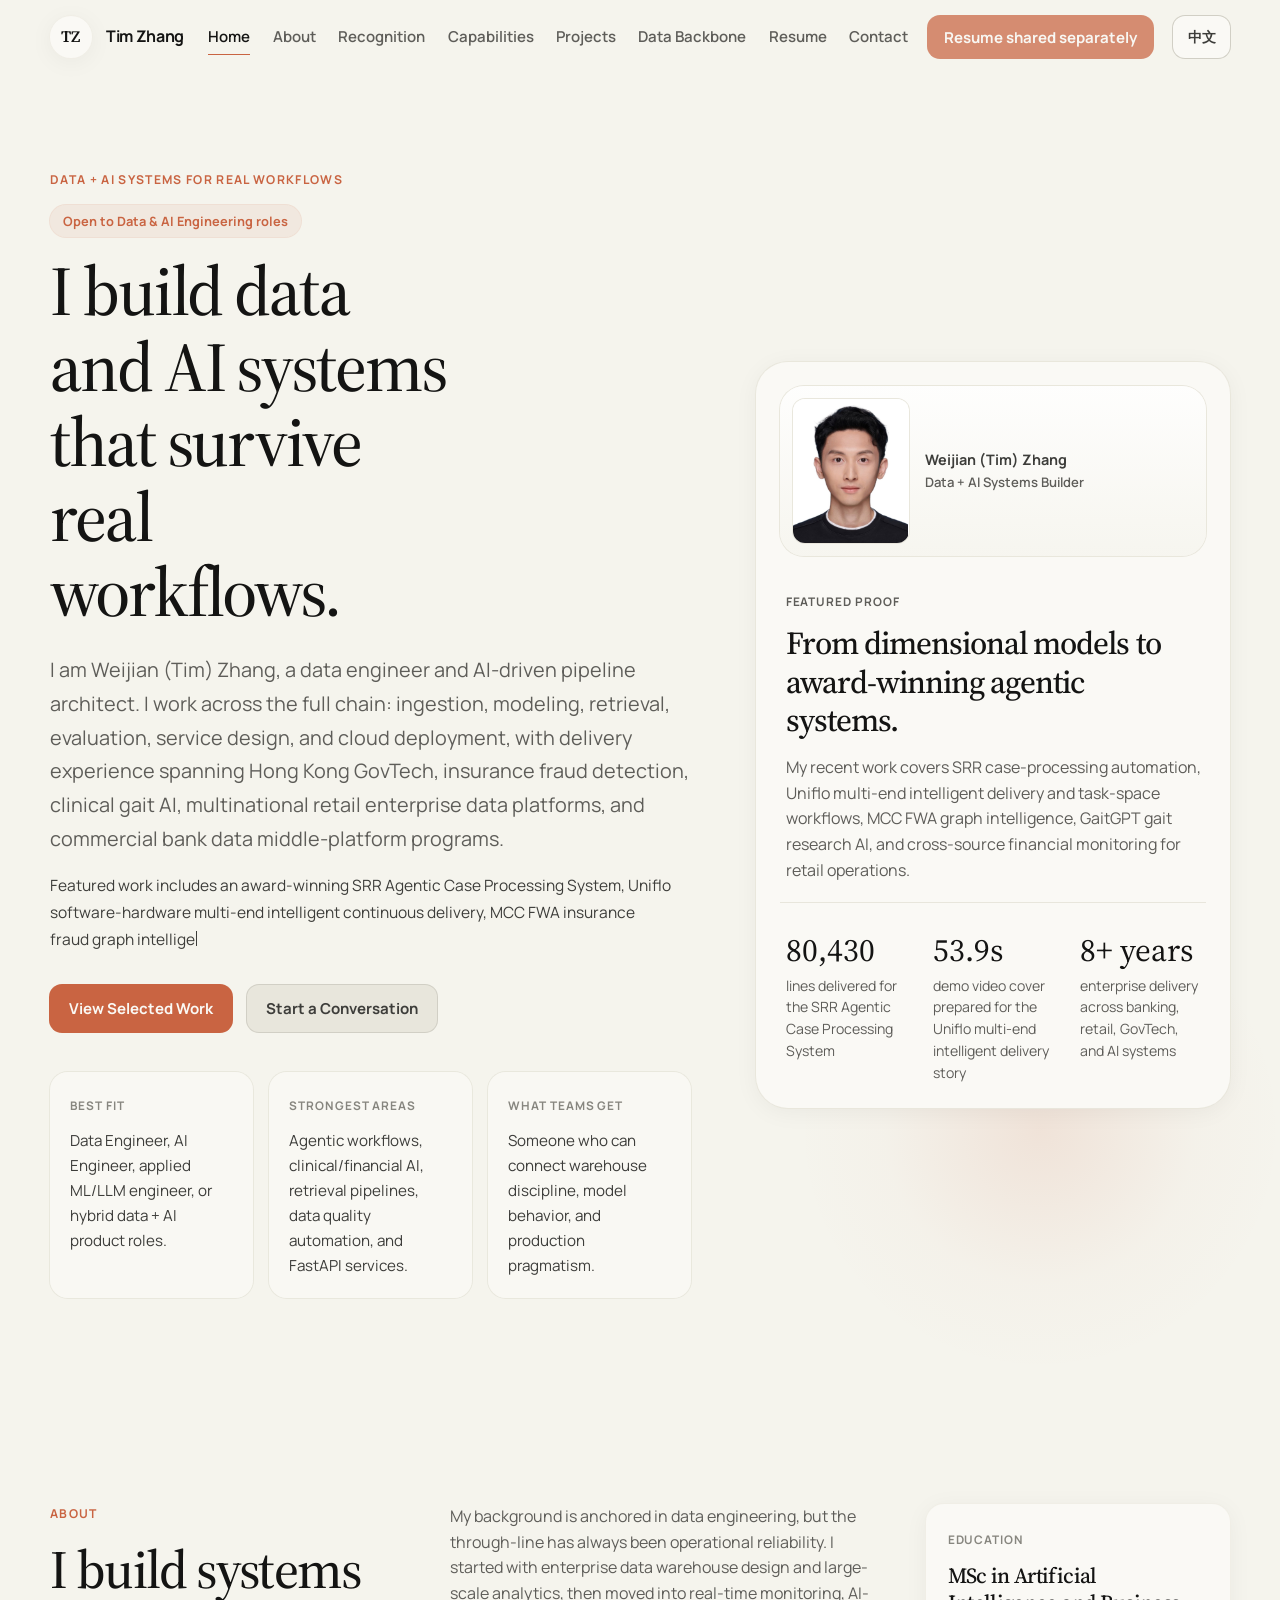
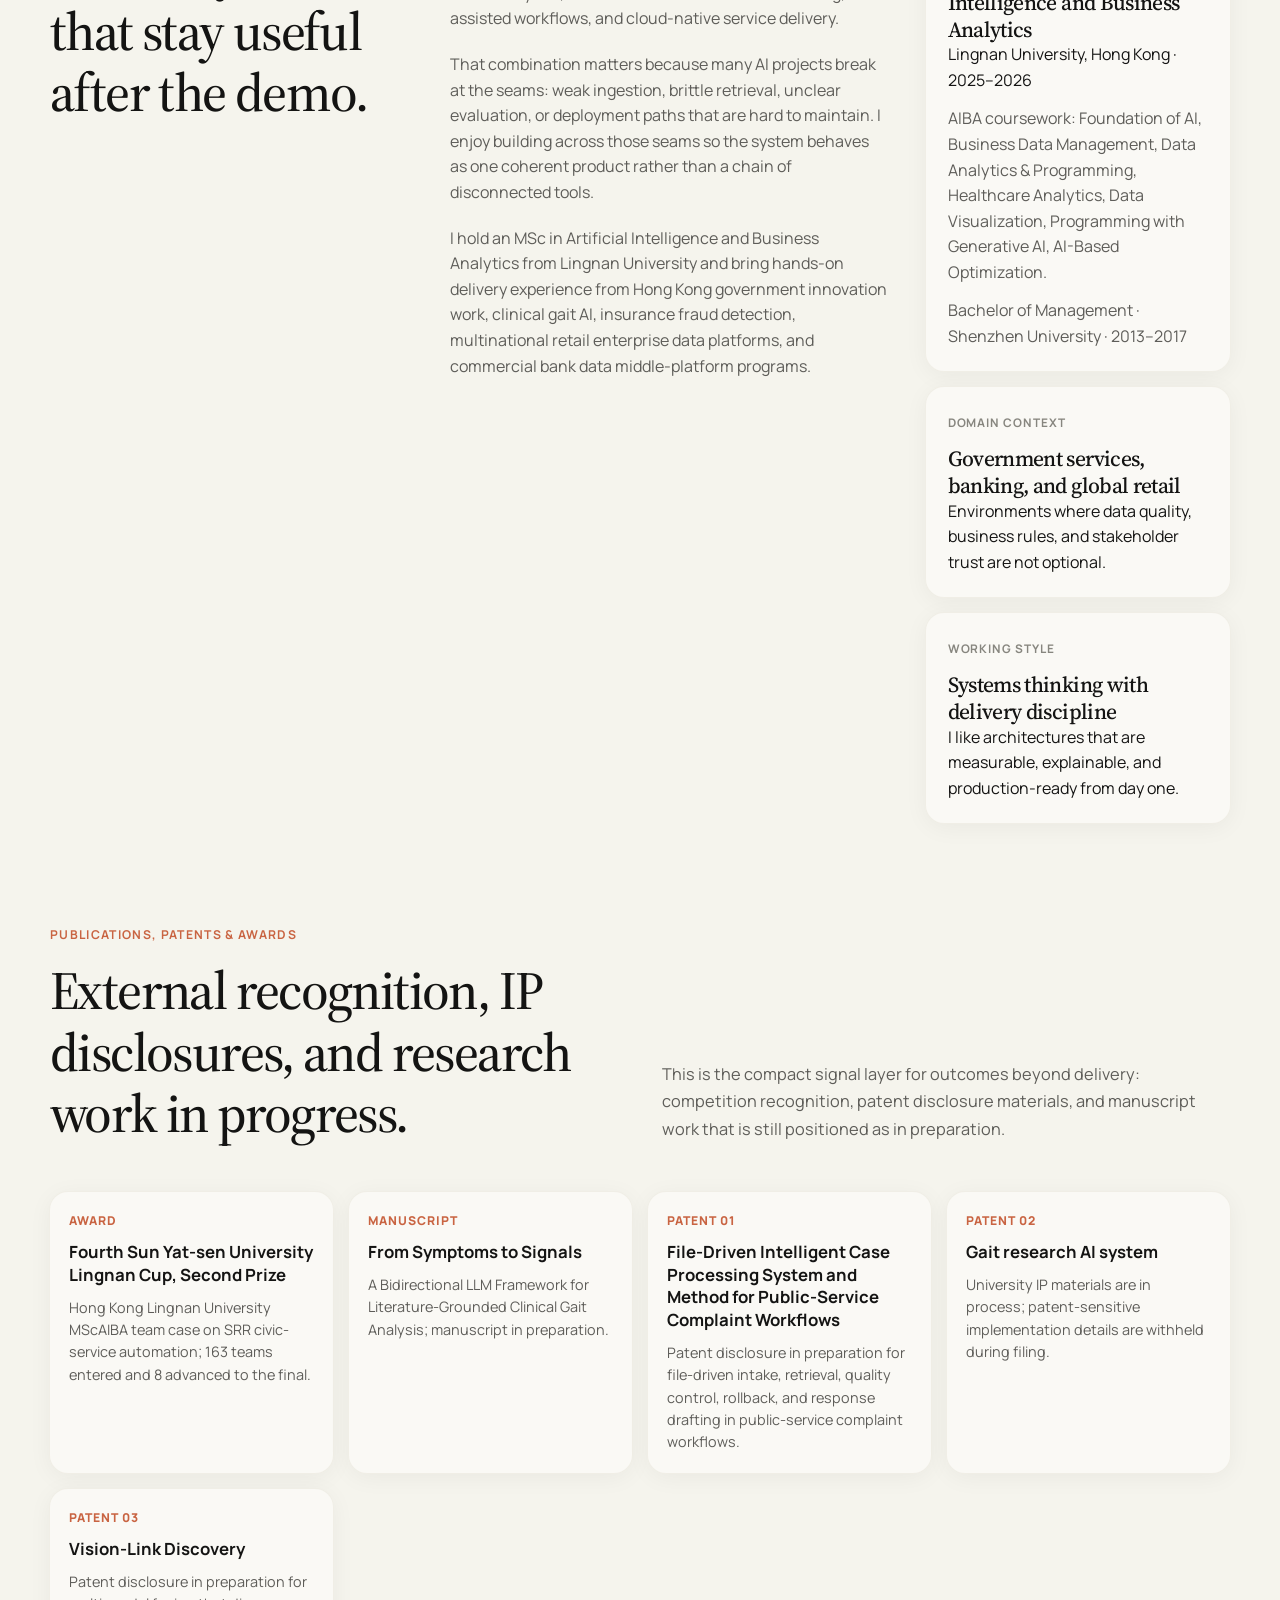
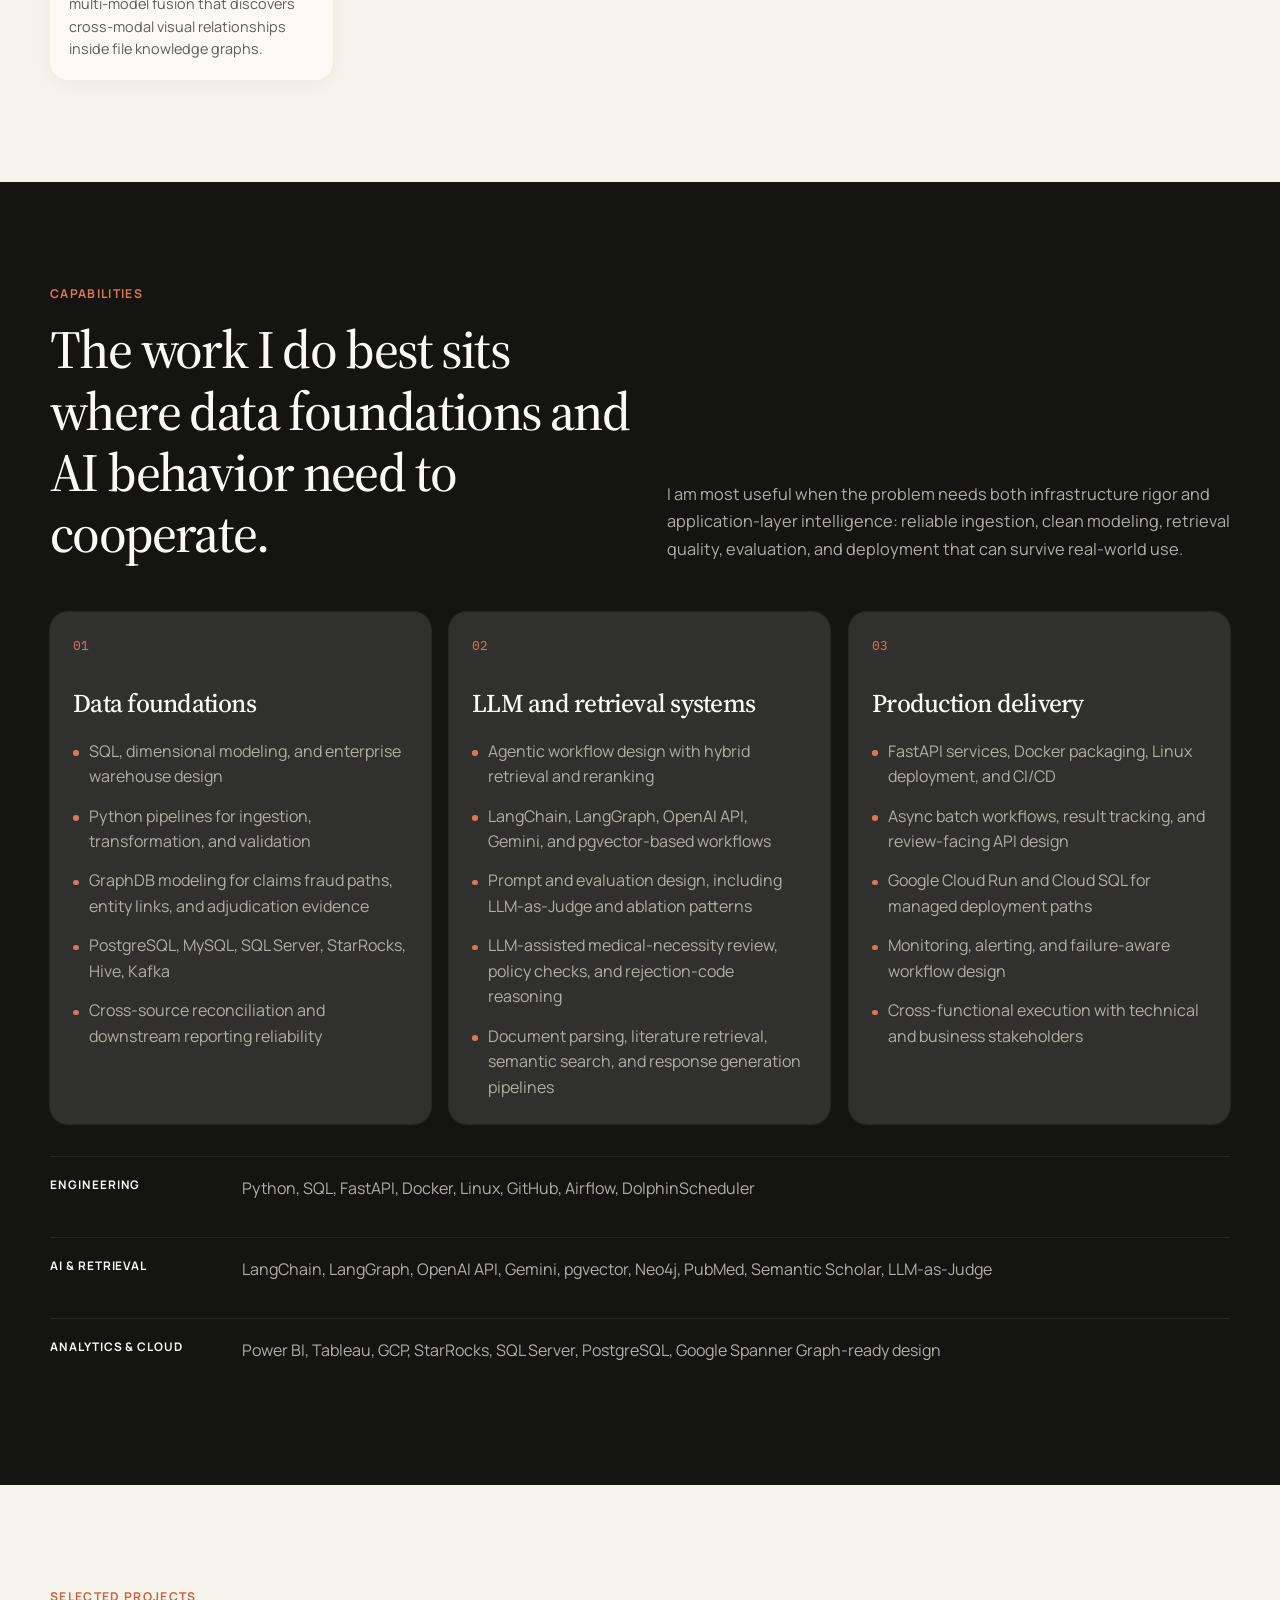
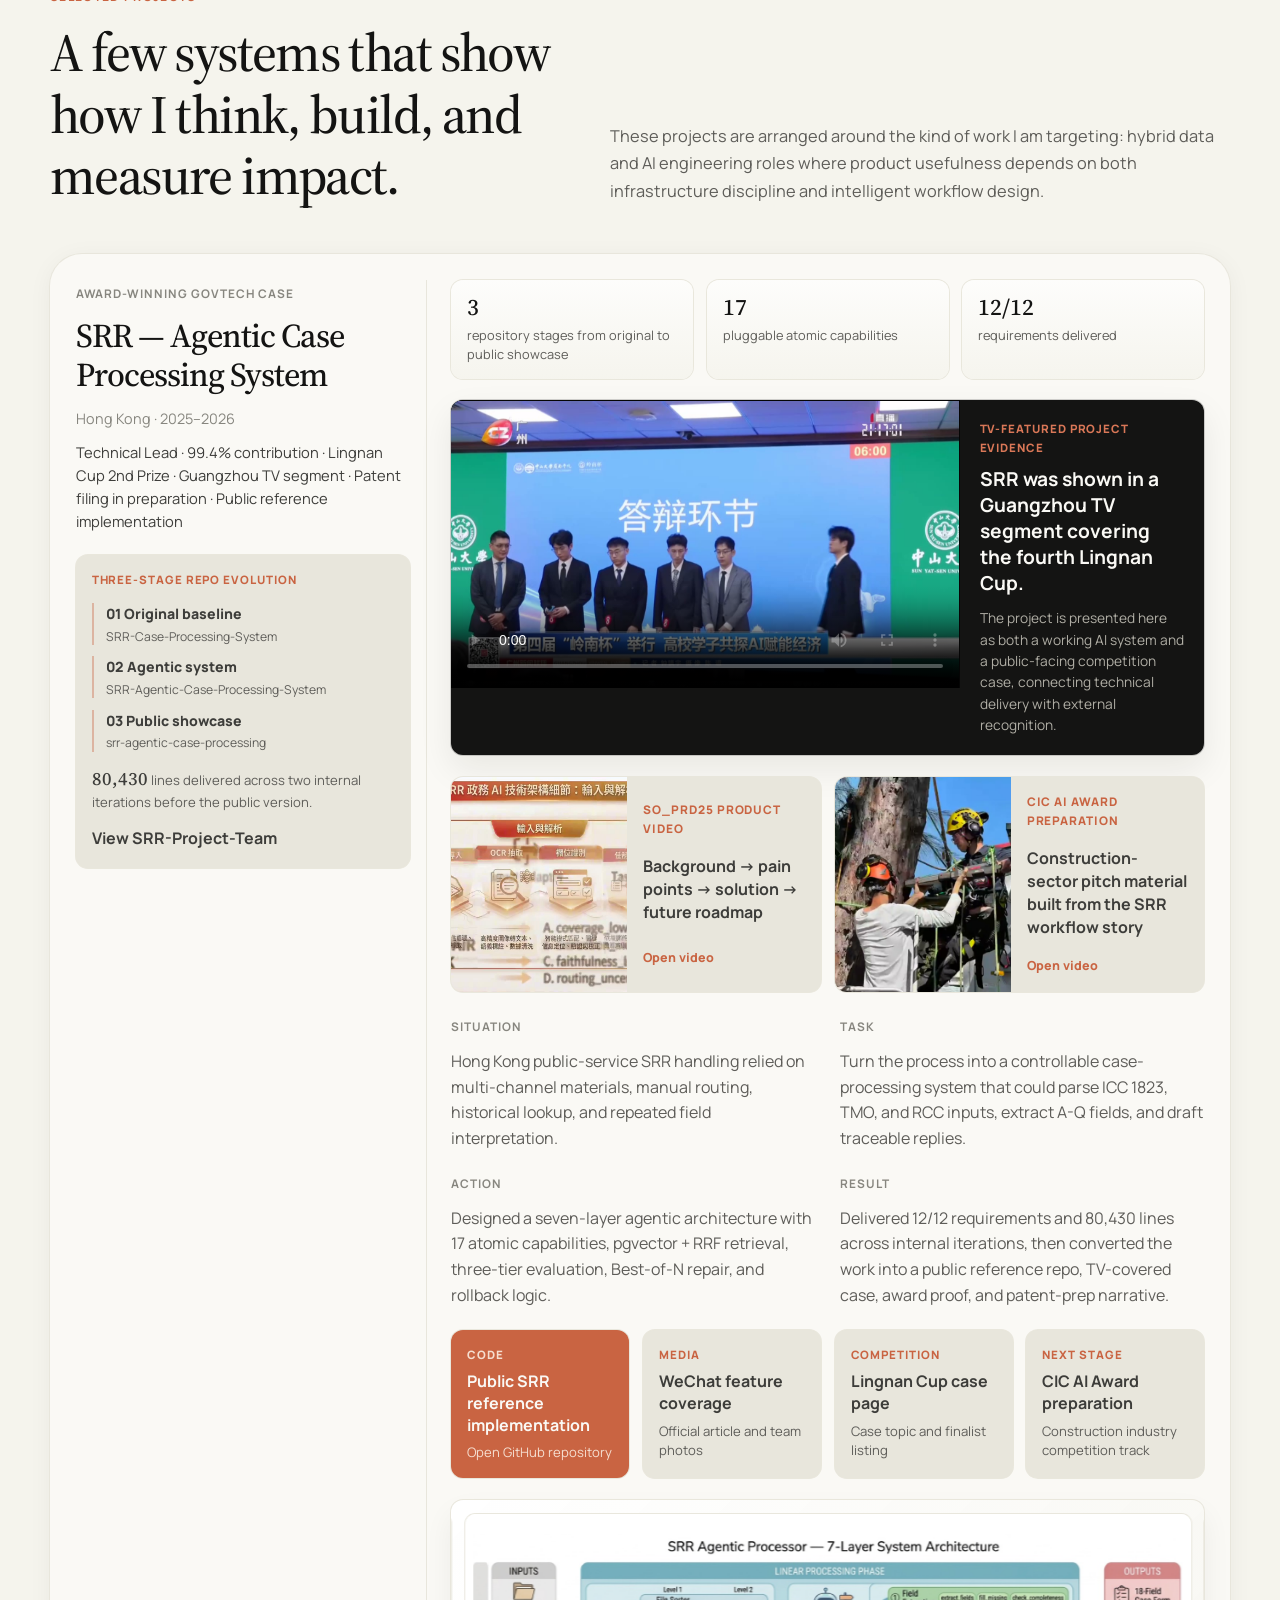
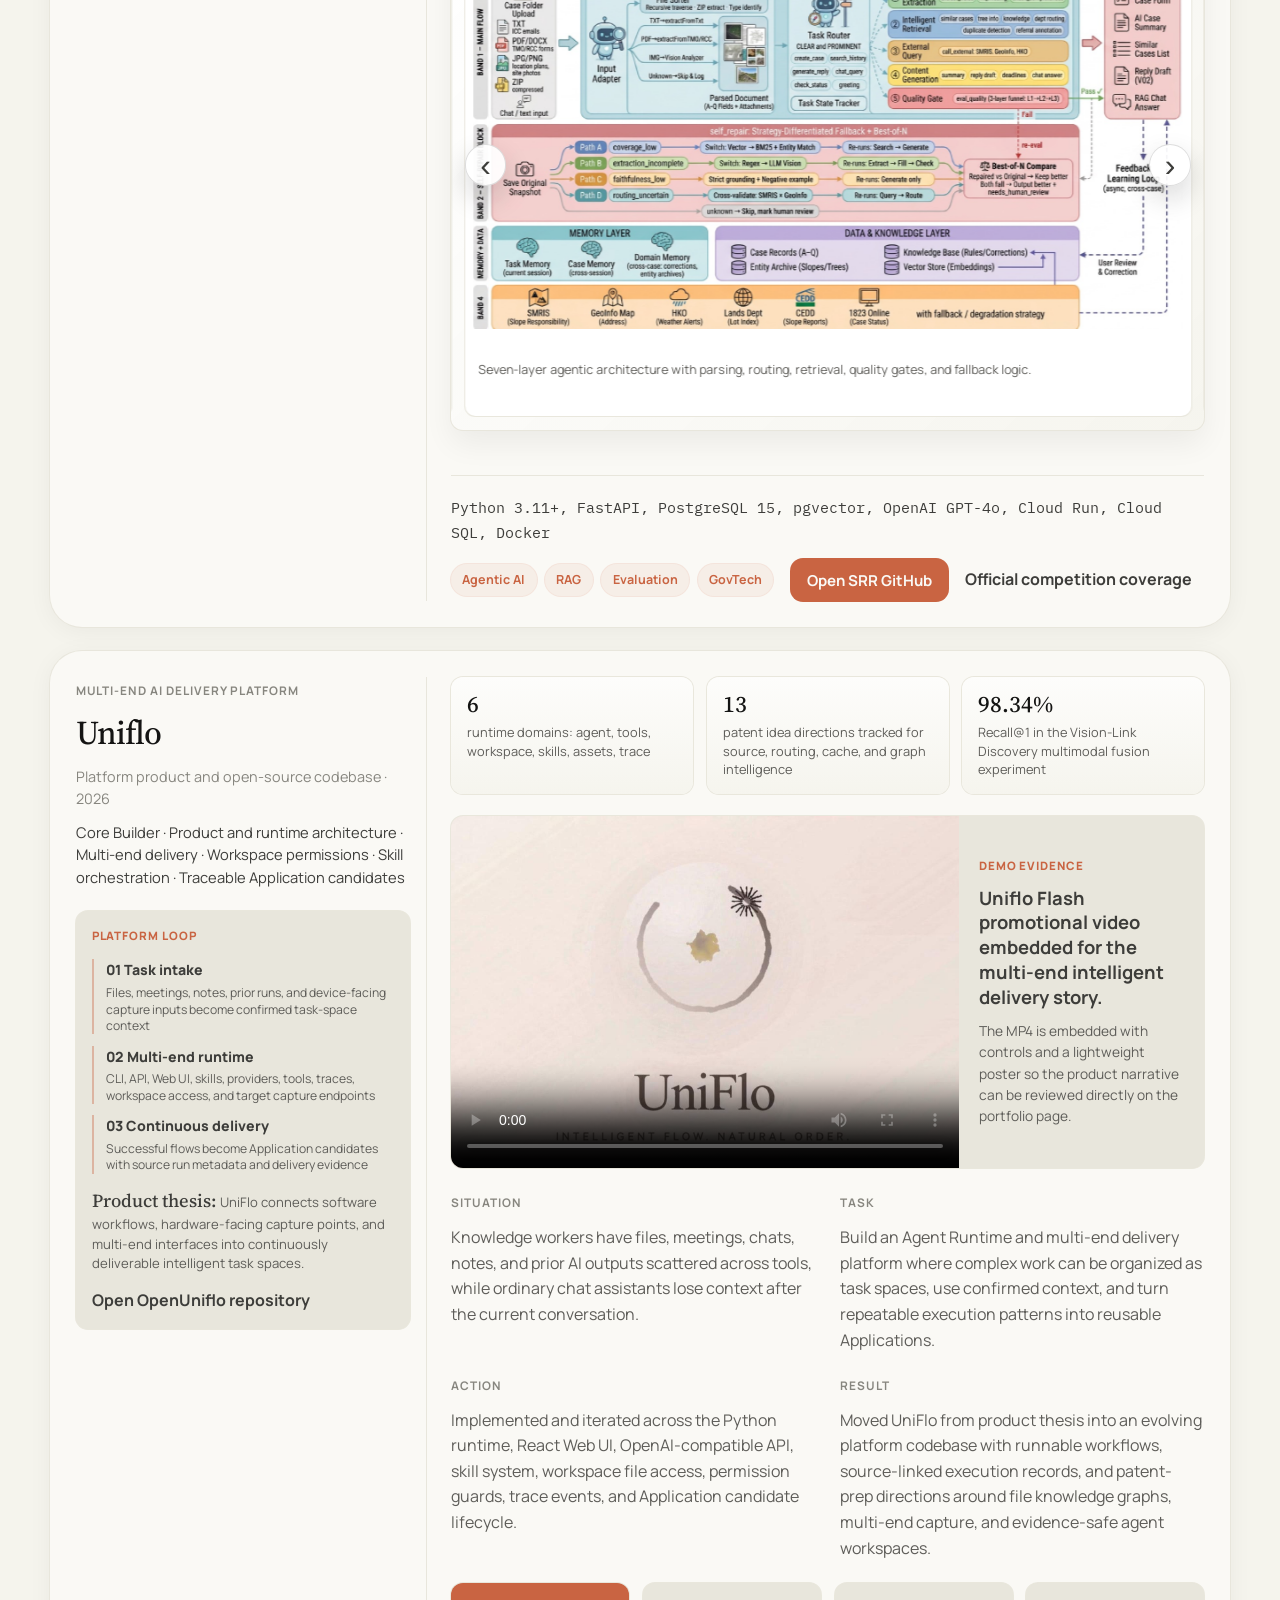
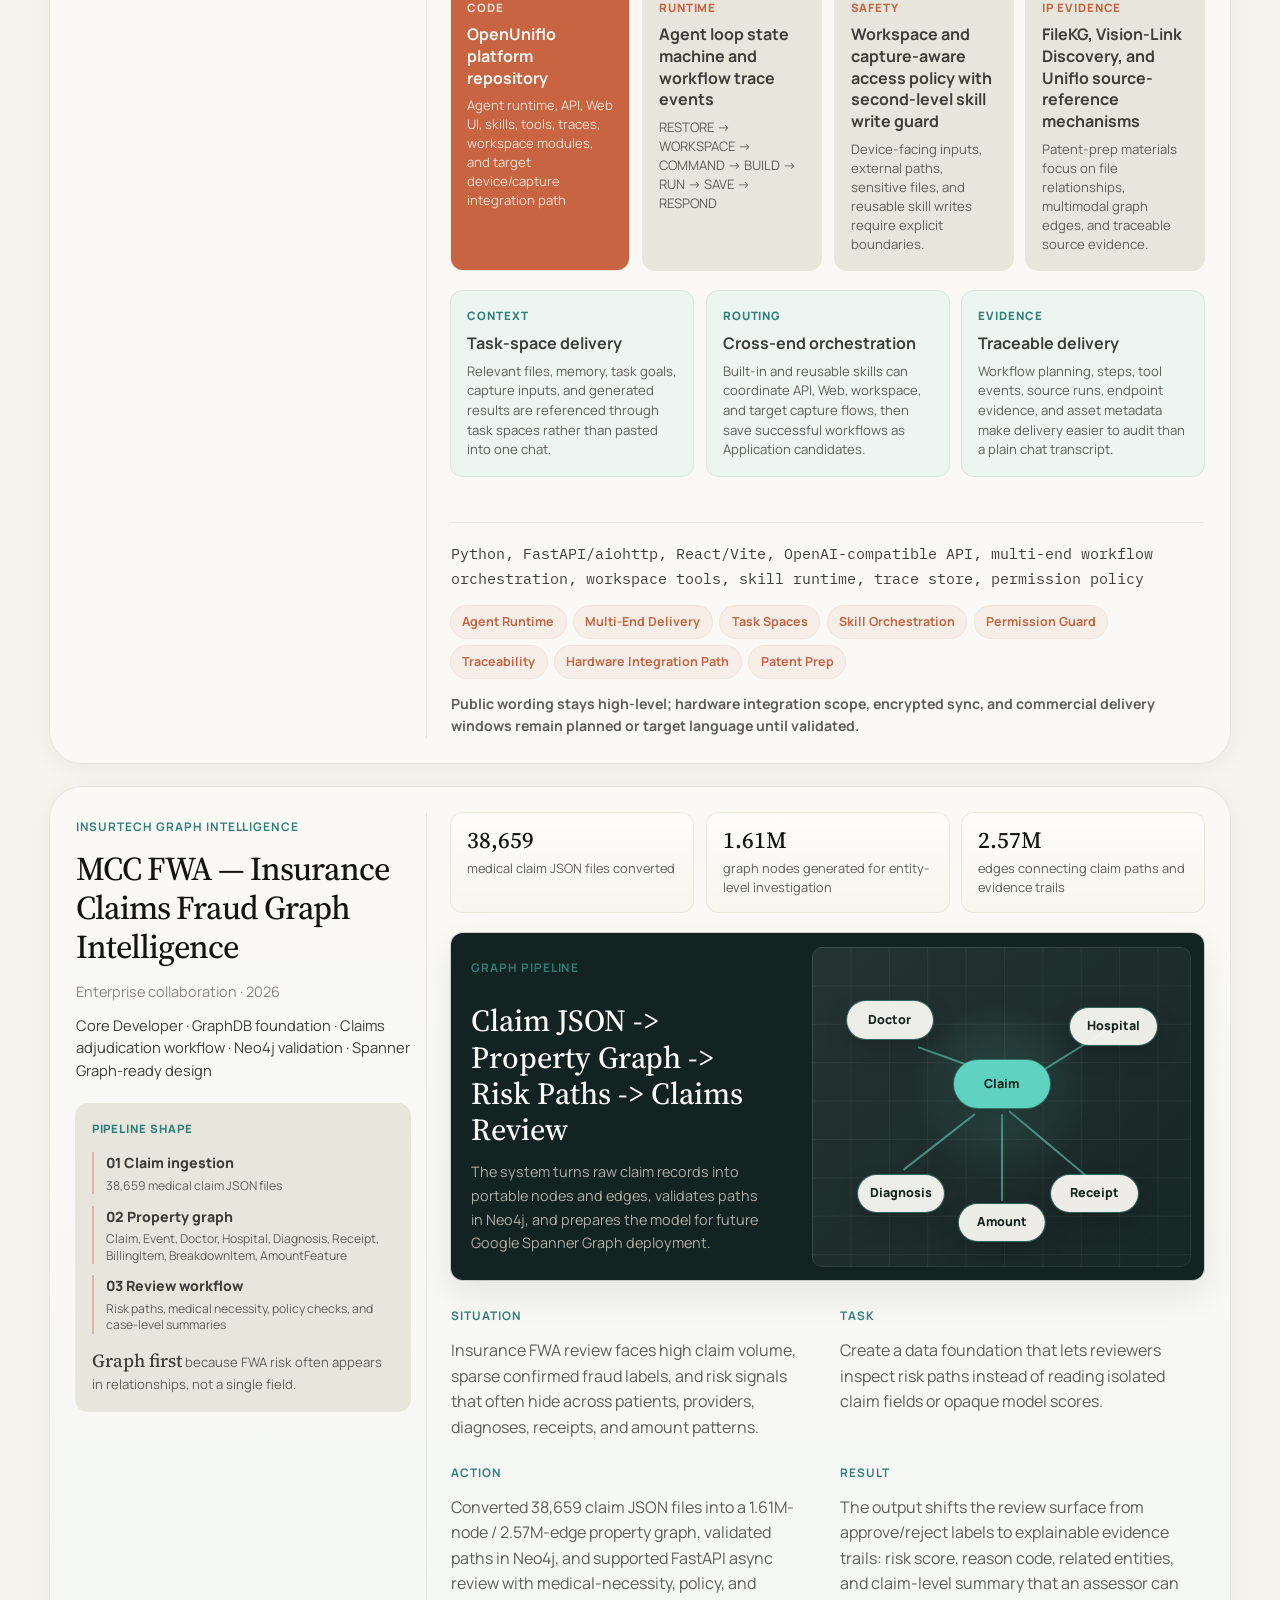
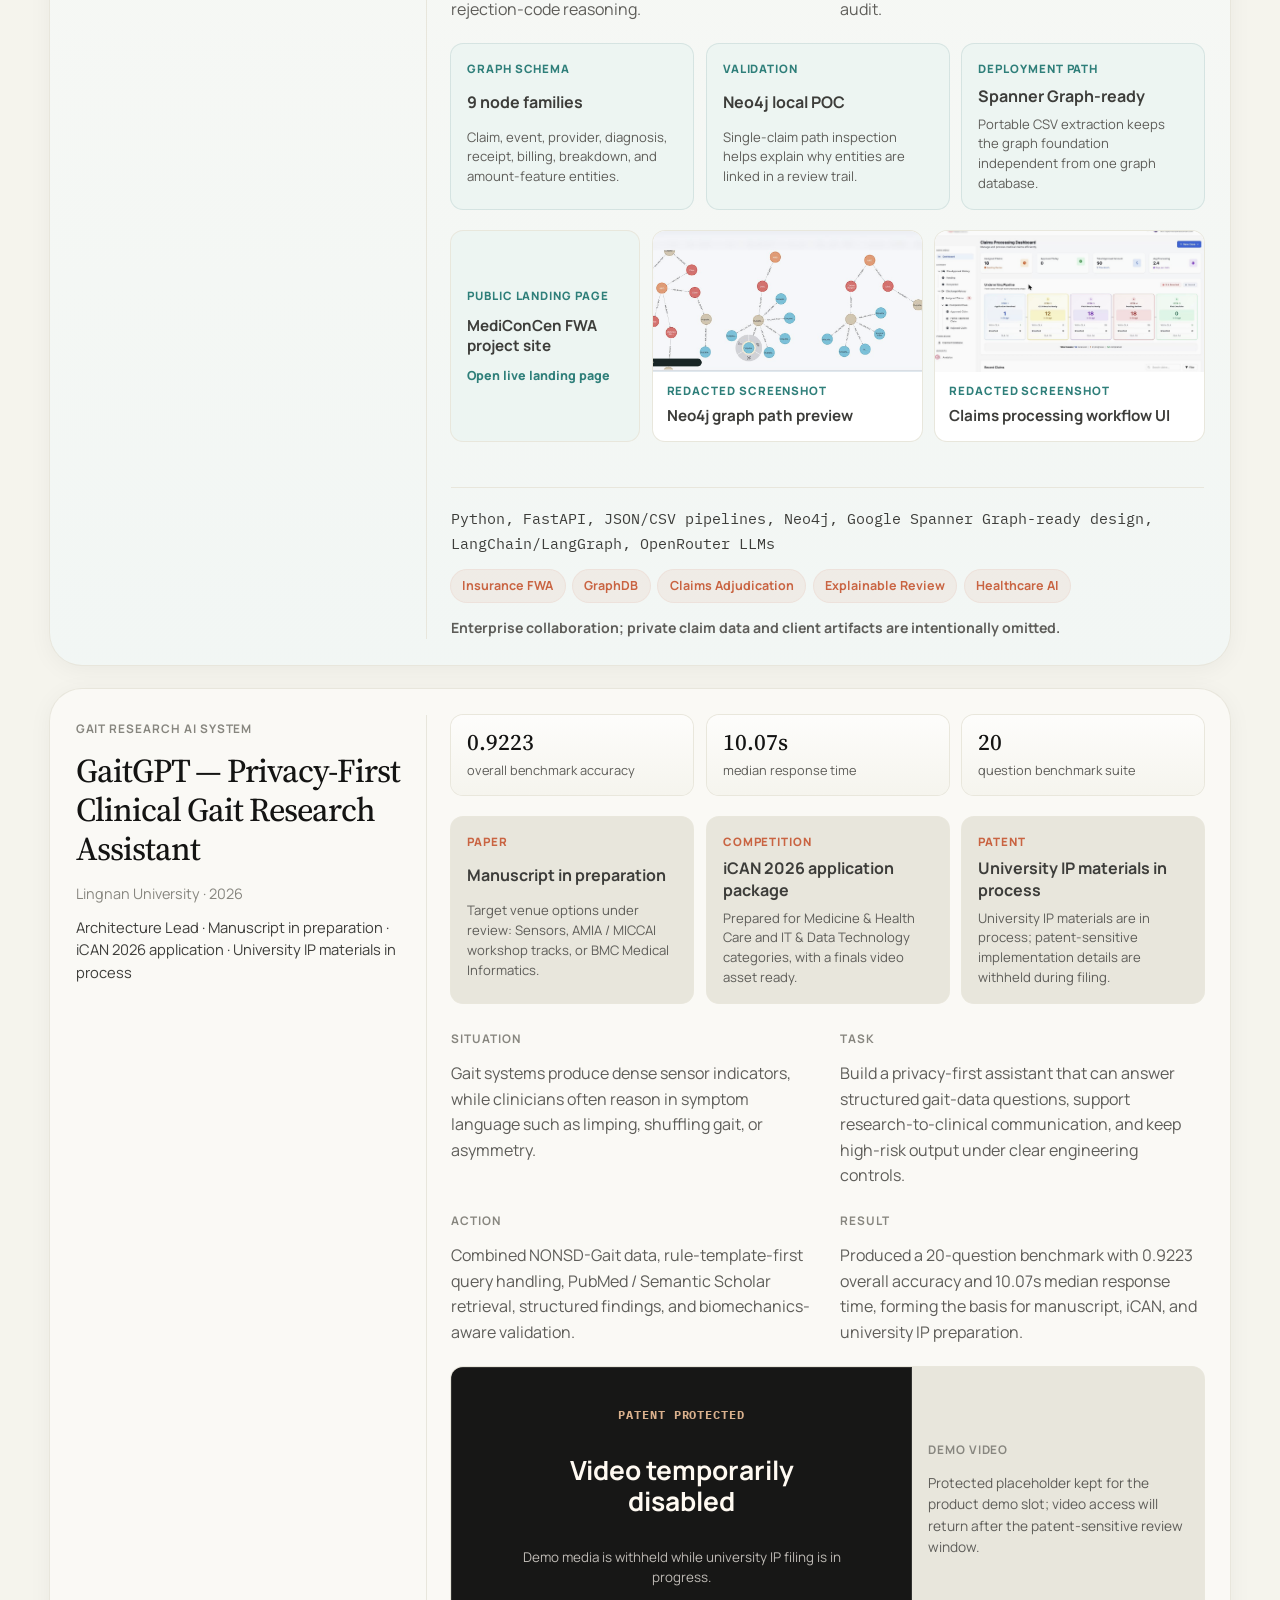
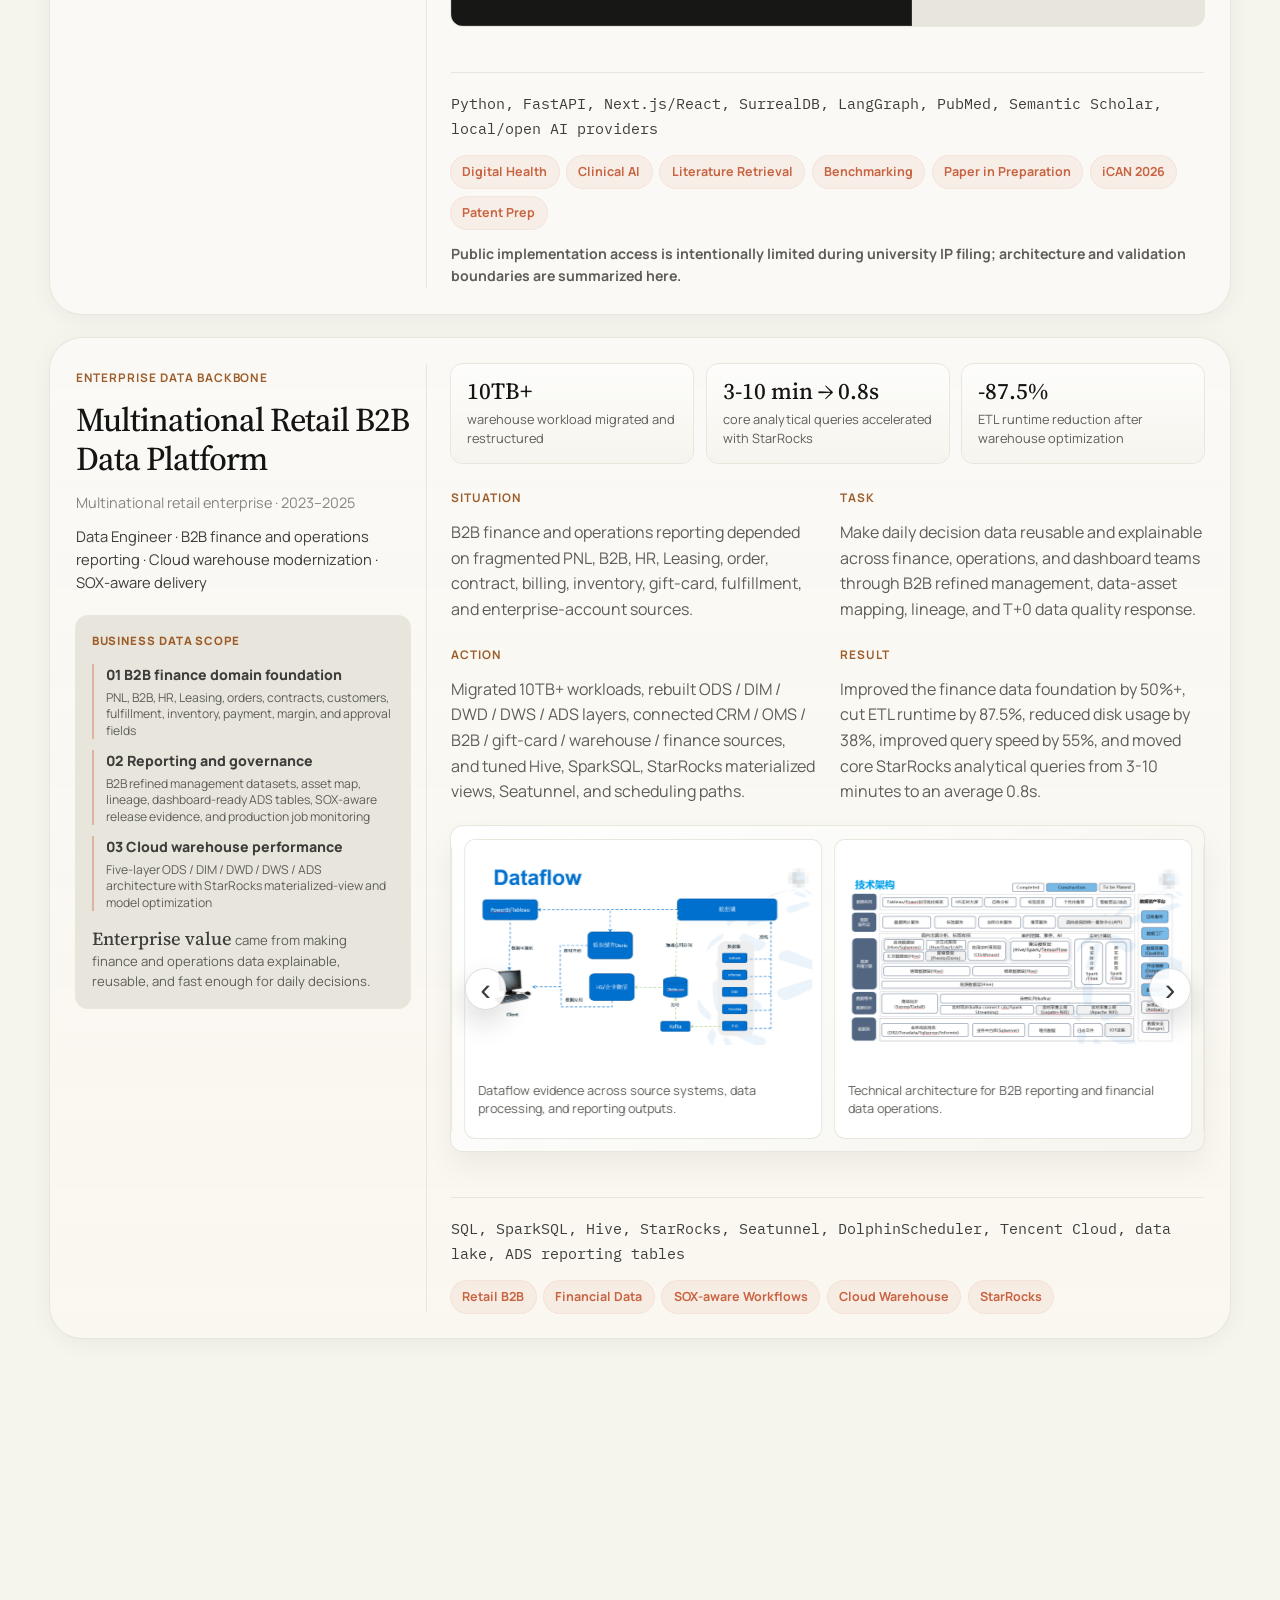
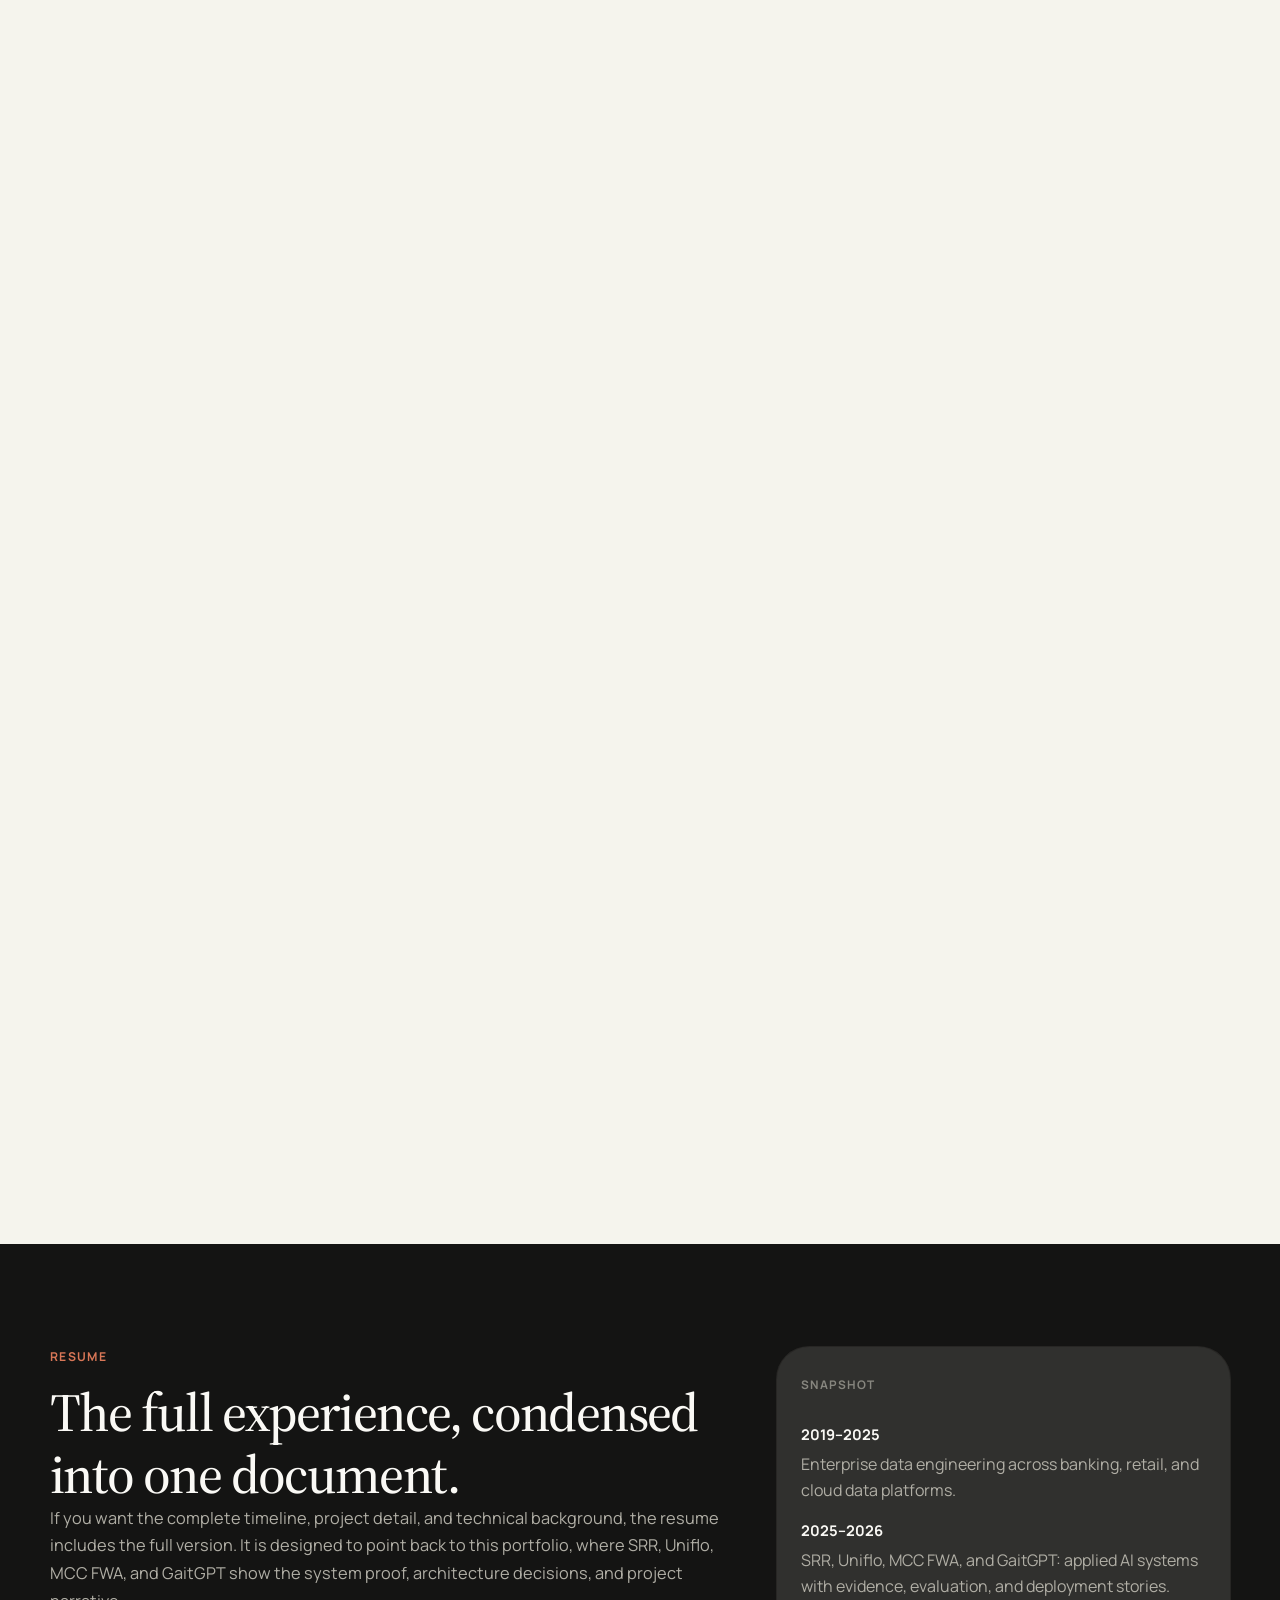
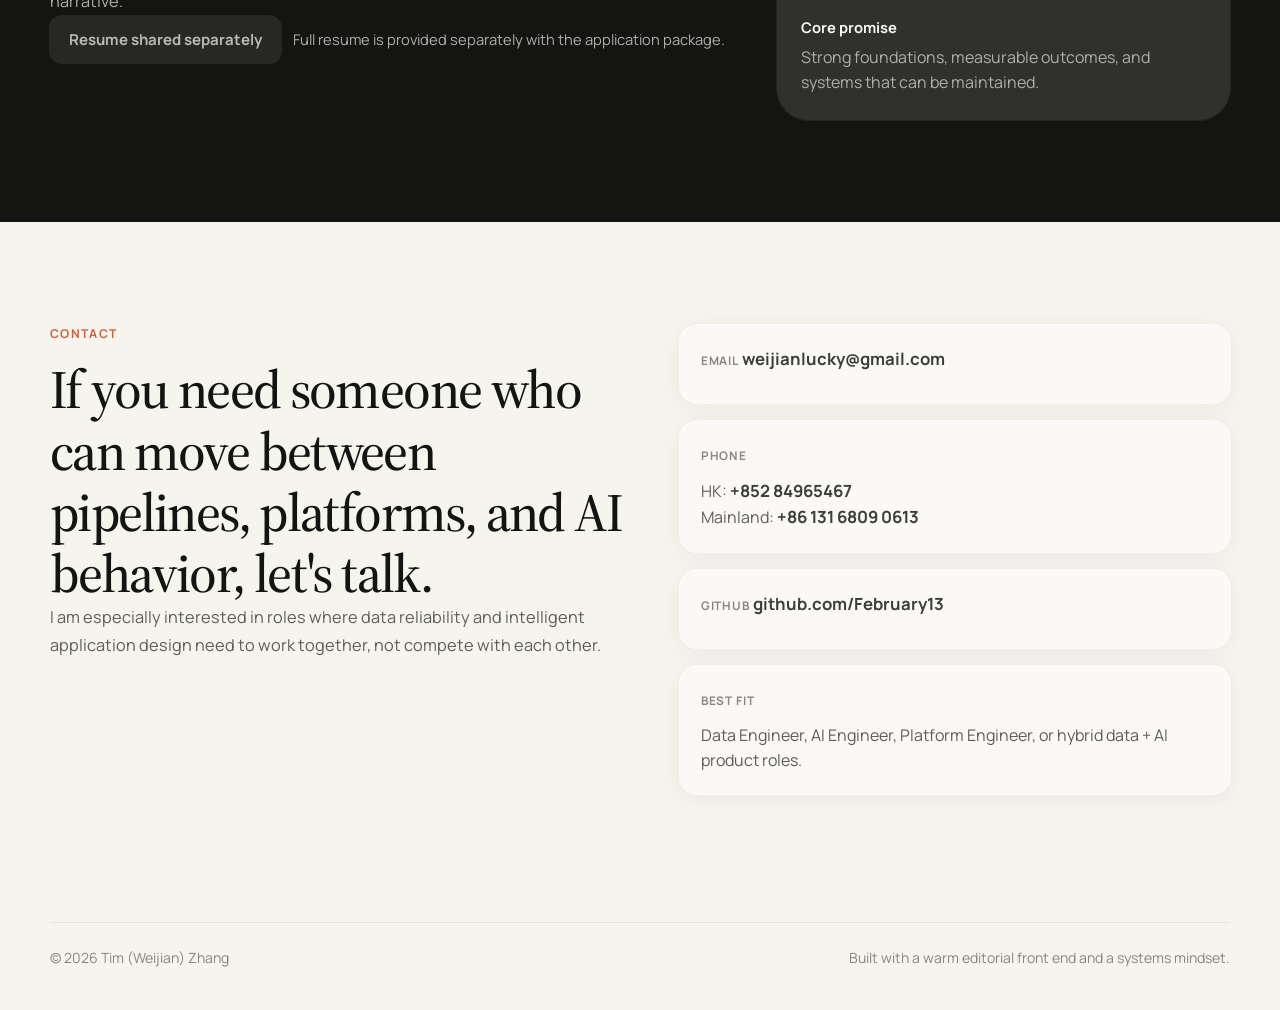
==== commit 448c2d5f: "Update portfolio enterprise and Uniflo content" ====
--- a/index.html
+++ b/index.html
@@ -4,7 +4,7 @@
   <meta charset="UTF-8">
   <meta name="viewport" content="width=device-width, initial-scale=1.0">
   <title>Tim Zhang | Data + AI Systems Builder</title>
-  <meta name="description" content="Tim Zhang portfolio: award-winning SRR Agentic Case Processing System, GaitGPT privacy-first gait research assistant, MCC FWA insurance fraud graph intelligence, and enterprise data engineering work.">
+  <meta name="description" content="Tim Zhang portfolio: award-winning SRR Agentic Case Processing System, Uniflo software-hardware multi-end intelligent continuous delivery platform, MCC FWA insurance fraud graph intelligence, GaitGPT privacy-first gait research assistant, and enterprise data engineering work.">
   <link rel="icon" type="image/svg+xml" href="assets/images/favicon.svg">
   <link rel="preconnect" href="https://fonts.googleapis.com">
   <link rel="preconnect" href="https://fonts.gstatic.com" crossorigin>
@@ -56,8 +56,8 @@
             enterprise data platforms, and commercial bank data middle-platform programs.
           </p>
           <p class="hero-proofline reveal-item" data-typewriter data-type-speed="16" data-type-delay="700">
-            Featured work includes an award-winning SRR Agentic Case Processing System, GaitGPT privacy-first gait
-            research assistant, MCC FWA insurance fraud graph intelligence, and enterprise warehouse modernization. The resume points here; the portfolio shows the systems.
+            Featured work includes an award-winning SRR Agentic Case Processing System, Uniflo software-hardware
+            multi-end intelligent continuous delivery, MCC FWA insurance fraud graph intelligence, GaitGPT privacy-first gait research assistant, and enterprise warehouse modernization. The resume points here; the portfolio shows the systems.
           </p>
 
           <div class="hero-actions reveal-item">
@@ -94,8 +94,8 @@
             <p class="note-kicker">Featured proof</p>
             <h2>From dimensional models to award-winning agentic systems.</h2>
             <p>
-              My recent work covers SRR case-processing automation, GaitGPT gait research AI, MCC FWA graph
-              intelligence, and cross-source financial monitoring for retail operations.
+              My recent work covers SRR case-processing automation, Uniflo multi-end intelligent delivery and task-space workflows,
+              MCC FWA graph intelligence, GaitGPT gait research AI, and cross-source financial monitoring for retail operations.
             </p>
           </div>
 
@@ -105,8 +105,8 @@
               <p>lines delivered for the SRR Agentic Case Processing System</p>
             </div>
             <div>
-              <span>1.61M</span>
-              <p>nodes modeled for MCC FWA insurance-claims graph intelligence</p>
+              <span>53.9s</span>
+              <p>demo video cover prepared for the Uniflo multi-end intelligent delivery story</p>
             </div>
             <div>
               <span>8+ years</span>
@@ -461,7 +461,138 @@
             </div>
           </article>
 
-          <article id="fwa" class="project-story project-story-fwa reveal stagger" style="--reveal-delay: 0.18s;">
+          <article id="uniflo" class="project-story project-story-uniflo reveal stagger" style="--reveal-delay: 0.18s;">
+            <div class="story-rail">
+              <p class="story-kicker">Multi-End AI Delivery Platform</p>
+              <h3>Uniflo</h3>
+              <p class="story-meta">Platform product and open-source codebase · 2026</p>
+              <p class="story-role">Core Builder · Product and runtime architecture · Multi-end delivery · Workspace permissions · Skill orchestration · Traceable Application candidates</p>
+              <div class="story-version-panel" aria-label="Uniflo platform evolution">
+                <p class="story-side-label">Platform loop</p>
+                <ol>
+                  <li>
+                    <span>01 Task intake</span>
+                    <em>Files, meetings, notes, prior runs, and device-facing capture inputs become confirmed task-space context</em>
+                  </li>
+                  <li>
+                    <span>02 Multi-end runtime</span>
+                    <em>CLI, API, Web UI, skills, providers, tools, traces, workspace access, and target capture endpoints</em>
+                  </li>
+                  <li>
+                    <span>03 Continuous delivery</span>
+                    <em>Successful flows become Application candidates with source run metadata and delivery evidence</em>
+                  </li>
+                </ol>
+                <p class="story-side-note"><strong>Product thesis:</strong> UniFlo connects software workflows, hardware-facing capture points, and multi-end interfaces into continuously deliverable intelligent task spaces.</p>
+                <a class="text-link" href="https://github.com/OpenUniflo/Uniflo" target="_blank" rel="noopener">Open OpenUniflo repository</a>
+              </div>
+            </div>
+            <div class="story-body">
+              <div class="story-impact-strip">
+                <div class="story-impact">
+                  <span class="story-impact-value">6</span>
+                  <span class="story-impact-label">runtime domains: agent, tools, workspace, skills, assets, trace</span>
+                </div>
+                <div class="story-impact">
+                  <span class="story-impact-value">13</span>
+                  <span class="story-impact-label">patent idea directions tracked for source, routing, cache, and graph intelligence</span>
+                </div>
+                <div class="story-impact">
+                  <span class="story-impact-value">98.34%</span>
+                  <span class="story-impact-label">Recall@1 in the Vision-Link Discovery multimodal fusion experiment</span>
+                </div>
+              </div>
+
+              <figure class="story-feature-shot" aria-label="Uniflo Flash embedded promotional video">
+                <video controls playsinline preload="metadata" poster="assets/images/uniflo/uniflo-flash-cover.jpg">
+                  <source src="assets/videos/uniflo/uniflo-flash1.mp4" type="video/mp4">
+                  Your browser does not support embedded video.
+                </video>
+                <figcaption>
+                  <span>Demo Evidence</span>
+                  <strong>Uniflo Flash promotional video embedded for the multi-end intelligent delivery story.</strong>
+                  <em>The MP4 is embedded with controls and a lightweight poster so the product narrative can be reviewed directly on the portfolio page.</em>
+                </figcaption>
+              </figure>
+
+              <div class="story-grid">
+                <div>
+                  <p class="story-label">Situation</p>
+                  <p>Knowledge workers have files, meetings, chats, notes, and prior AI outputs scattered across tools, while ordinary chat assistants lose context after the current conversation.</p>
+                </div>
+                <div>
+                  <p class="story-label">Task</p>
+                  <p>Build an Agent Runtime and multi-end delivery platform where complex work can be organized as task spaces, use confirmed context, and turn repeatable execution patterns into reusable Applications.</p>
+                </div>
+                <div>
+                  <p class="story-label">Action</p>
+                  <p>Implemented and iterated across the Python runtime, React Web UI, OpenAI-compatible API, skill system, workspace file access, permission guards, trace events, and Application candidate lifecycle.</p>
+                </div>
+                <div>
+                  <p class="story-label">Result</p>
+                  <p>Moved UniFlo from product thesis into an evolving platform codebase with runnable workflows, source-linked execution records, and patent-prep directions around file knowledge graphs, multi-end capture, and evidence-safe agent workspaces.</p>
+                </div>
+              </div>
+
+              <div class="story-link-grid" aria-label="Uniflo evidence links and artifacts">
+                <a class="story-link-card story-link-primary" href="https://github.com/OpenUniflo/Uniflo" target="_blank" rel="noopener">
+                  <span>Code</span>
+                  <strong>OpenUniflo platform repository</strong>
+                  <em>Agent runtime, API, Web UI, skills, tools, traces, workspace modules, and target device/capture integration path</em>
+                </a>
+                <div class="story-link-card">
+                  <span>Runtime</span>
+                  <strong>Agent loop state machine and workflow trace events</strong>
+                  <em>RESTORE -> WORKSPACE -> COMMAND -> BUILD -> RUN -> SAVE -> RESPOND</em>
+                </div>
+                <div class="story-link-card">
+                  <span>Safety</span>
+                  <strong>Workspace and capture-aware access policy with second-level skill write guard</strong>
+                  <em>Device-facing inputs, external paths, sensitive files, and reusable skill writes require explicit boundaries.</em>
+                </div>
+                <div class="story-link-card">
+                  <span>IP Evidence</span>
+                  <strong>FileKG, Vision-Link Discovery, and Uniflo source-reference mechanisms</strong>
+                  <em>Patent-prep materials focus on file relationships, multimodal graph edges, and traceable source evidence.</em>
+                </div>
+              </div>
+
+              <div class="fwa-evidence-grid" aria-label="Uniflo technical difficulty summary">
+                <div class="fwa-evidence-card">
+                  <span>Context</span>
+                  <strong>Task-space delivery</strong>
+                  <p>Relevant files, memory, task goals, capture inputs, and generated results are referenced through task spaces rather than pasted into one chat.</p>
+                </div>
+                <div class="fwa-evidence-card">
+                  <span>Routing</span>
+                  <strong>Cross-end orchestration</strong>
+                  <p>Built-in and reusable skills can coordinate API, Web, workspace, and target capture flows, then save successful workflows as Application candidates.</p>
+                </div>
+                <div class="fwa-evidence-card">
+                  <span>Evidence</span>
+                  <strong>Traceable delivery</strong>
+                  <p>Workflow planning, steps, tool events, source runs, endpoint evidence, and asset metadata make delivery easier to audit than a plain chat transcript.</p>
+                </div>
+              </div>
+
+              <div class="story-footer">
+                <p class="story-stack">Python, FastAPI/aiohttp, React/Vite, OpenAI-compatible API, multi-end workflow orchestration, workspace tools, skill runtime, trace store, permission policy</p>
+                <div class="story-tags">
+                  <span>Agent Runtime</span>
+                  <span>Multi-End Delivery</span>
+                  <span>Task Spaces</span>
+                  <span>Skill Orchestration</span>
+                  <span>Permission Guard</span>
+                  <span>Traceability</span>
+                  <span>Hardware Integration Path</span>
+                  <span>Patent Prep</span>
+                </div>
+                <p class="story-access-note">Public wording stays high-level; hardware integration scope, encrypted sync, and commercial delivery windows remain planned or target language until validated.</p>
+              </div>
+            </div>
+          </article>
+
+          <article id="fwa" class="project-story project-story-fwa reveal stagger" style="--reveal-delay: 0.24s;">
             <div class="story-rail">
               <p class="story-kicker">InsurTech Graph Intelligence</p>
               <h3>MCC FWA — Insurance Claims Fraud Graph Intelligence</h3>
@@ -599,7 +730,7 @@
             </div>
           </article>
 
-          <article id="gaitgpt" class="project-story reveal stagger" style="--reveal-delay: 0.24s;">
+          <article id="gaitgpt" class="project-story reveal stagger" style="--reveal-delay: 0.3s;">
             <div class="story-rail">
               <p class="story-kicker">Gait Research AI System</p>
               <h3>GaitGPT — Privacy-First Clinical Gait Research Assistant</h3>
@@ -687,7 +818,7 @@
             </div>
           </article>
 
-          <article id="enterprise-data" class="project-story project-story-enterprise reveal stagger" style="--reveal-delay: 0.3s;">
+          <article id="enterprise-data" class="project-story project-story-enterprise reveal stagger" style="--reveal-delay: 0.36s;">
             <div class="story-rail">
               <p class="story-kicker">Enterprise Data Backbone</p>
               <h3>Multinational Retail B2B Data Platform</h3>
@@ -697,16 +828,16 @@
                 <p class="story-side-label">Business data scope</p>
                 <ol>
                   <li>
-                    <span>01 B2B transaction foundation</span>
-                    <em>Orders, contracts, items, stores, customers, fulfillment, inventory, payment, margin, and approval fields</em>
+                    <span>01 B2B finance domain foundation</span>
+                    <em>PNL, B2B, HR, Leasing, orders, contracts, customers, fulfillment, inventory, payment, margin, and approval fields</em>
                   </li>
                   <li>
                     <span>02 Reporting and governance</span>
-                    <em>Dashboard-ready ADS tables, data dictionary, SOX-aware release evidence, and production job monitoring</em>
+                    <em>B2B refined management datasets, asset map, lineage, dashboard-ready ADS tables, SOX-aware release evidence, and production job monitoring</em>
                   </li>
                   <li>
                     <span>03 Cloud warehouse performance</span>
-                    <em>Five-layer ODS / DIM / DWD / DWS / ADS architecture with StarRocks acceleration</em>
+                    <em>Five-layer ODS / DIM / DWD / DWS / ADS architecture with StarRocks materialized-view and model optimization</em>
                   </li>
                 </ol>
                 <p class="story-side-note"><strong>Enterprise value</strong> came from making finance and operations data explainable, reusable, and fast enough for daily decisions.</p>
@@ -731,19 +862,19 @@
 	              <div class="story-grid">
 	                <div>
 	                  <p class="story-label">Situation</p>
-	                  <p>B2B finance and operations reporting depended on fragmented order, contract, billing, inventory, gift-card, fulfillment, and enterprise-account sources.</p>
+	                  <p>B2B finance and operations reporting depended on fragmented PNL, B2B, HR, Leasing, order, contract, billing, inventory, gift-card, fulfillment, and enterprise-account sources.</p>
 	                </div>
 	                <div>
 	                  <p class="story-label">Task</p>
-	                  <p>Make daily decision data reusable and explainable across finance, operations, and dashboard teams while respecting SOX-style release evidence and access boundaries.</p>
+	                  <p>Make daily decision data reusable and explainable across finance, operations, and dashboard teams through B2B refined management, data-asset mapping, lineage, and T+0 data quality response.</p>
 	                </div>
 	                <div>
 	                  <p class="story-label">Action</p>
-	                  <p>Migrated 10TB+ workloads, rebuilt ODS / DIM / DWD / DWS / ADS layers, connected CRM / OMS / B2B / gift-card / warehouse / finance sources, and tuned Hive, SparkSQL, StarRocks, Seatunnel, and scheduling paths.</p>
+	                  <p>Migrated 10TB+ workloads, rebuilt ODS / DIM / DWD / DWS / ADS layers, connected CRM / OMS / B2B / gift-card / warehouse / finance sources, and tuned Hive, SparkSQL, StarRocks materialized views, Seatunnel, and scheduling paths.</p>
 	                </div>
 	                <div>
 	                  <p class="story-label">Result</p>
-	                  <p>Cut ETL runtime by 87.5%, reduced disk usage by 38%, improved query speed by 55%, and moved core StarRocks analytical queries from 3-10 minutes to an average 0.8s.</p>
+	                  <p>Improved the finance data foundation by 50%+, cut ETL runtime by 87.5%, reduced disk usage by 38%, improved query speed by 55%, and moved core StarRocks analytical queries from 3-10 minutes to an average 0.8s.</p>
 	                </div>
 	              </div>
 	
@@ -785,22 +916,22 @@
             <div class="story-rail">
               <p class="story-kicker">Commercial Banking Data</p>
               <h3>Commercial Banking Data Warehouse</h3>
-              <p class="story-meta">Commercial bank data middle-platform · 2019–2021</p>
+              <p class="story-meta">Commercial bank data middle-platform · 2019–2023</p>
               <p class="story-role">Data Engineer · Model-layer maintenance · SQL delivery · Banking stakeholder communication</p>
               <div class="story-version-panel" aria-label="Commercial banking data warehouse scope">
                 <p class="story-side-label">Banking data discipline</p>
                 <ol>
                   <li>
-                    <span>01 Business object understanding</span>
-                    <em>Corporate credit, limits, loan contracts, loan disbursement, repayment, and settlement accounts</em>
-                  </li>
-                  <li>
-                    <span>02 Platform architecture</span>
-                    <em>Channel, front-office, product-service, integration, warehouse, and management-decision layers</em>
-                  </li>
-                  <li>
-                    <span>03 Warehouse flow</span>
-                    <em>Source systems, data bus, SDATA / SHDATA, domain layers, marts, and downstream applications</em>
+                    <span>01 Credit-domain leadership</span>
+                    <em>Credit-domain maintenance, limit system upgrade, core lending migration, loan accounts, loan receipts, repayment, and settlement accounts</em>
+                  </li>
+                  <li>
+                    <span>02 Model delivery and testing</span>
+                    <em>SIT/UAT reports, 30+ issue optimizations, 15 key limit models, physical model landing, and stakeholder confirmation</em>
+                  </li>
+                  <li>
+                    <span>03 Warehouse flow and tuning</span>
+                    <em>Source systems, data bus, SDATA / SHDATA, domain layers, marts, Impala skew tuning, and UDF repricing-date calculation</em>
                   </li>
                 </ol>
                 <p class="story-side-note"><strong>Banking value</strong> means definitions are stable, lineage is traceable, and downstream reporting can be trusted.</p>
@@ -825,19 +956,19 @@
 	              <div class="story-grid">
 	                <div>
 	                  <p class="story-label">Situation</p>
-	                  <p>Commercial-bank reporting depends on strict definitions for credit, limits, contracts, disbursement, repayment, settlement accounts, and downstream product indicators.</p>
+	                  <p>Commercial-bank reporting depends on strict definitions for credit, limits, contracts, core lending, loan accounts, loan receipts, disbursement, repayment, settlement accounts, and downstream product indicators.</p>
 	                </div>
 	                <div>
 	                  <p class="story-label">Task</p>
-	                  <p>Support financial, regulatory, and management reporting by keeping mart logic aligned with bank definitions, source lineage, and stakeholder confirmation.</p>
+	                  <p>Support financial, regulatory, and management reporting while leading credit-domain model maintenance, limit-system upgrade work, and core lending migration impact analysis.</p>
 	                </div>
 	                <div>
 	                  <p class="story-label">Action</p>
-	                  <p>Maintained model-layer SQL, mapped source systems through data-bus, SDATA / SHDATA, domain, mart, and application layers, and handled requirement clarification directly with banking stakeholders.</p>
+	                  <p>Maintained model-layer SQL, delivered SIT/UAT reports, optimized 30+ issue points, implemented 15 key limit models, mapped source systems through data-bus / SDATA / SHDATA / domain / mart layers, and tuned Impala skew plus UDF repricing-date logic.</p>
 	                </div>
 	                <div>
 	                  <p class="story-label">Result</p>
-	                  <p>Built bank-grade delivery habits: clear semantics first, controlled change second, traceable issue handling, and stable reporting outputs before presentation polish.</p>
+	                  <p>Built bank-grade delivery habits: clear semantics first, controlled change second, traceable issue handling, stable reporting outputs, and reusable credit / limit / lending model knowledge before presentation polish.</p>
 	                </div>
 	              </div>
 	
@@ -845,7 +976,7 @@
                 <div class="evidence-board-track">
                 <figure class="evidence-board-card">
                   <img src="assets/images/enterprise/bank-loan-lifecycle-map.png" alt="Commercial banking loan lifecycle business object map">
-                  <figcaption>Loan lifecycle business-object map: from application and approval to disbursement, repayment, post-loan management, and banking data foundation.</figcaption>
+                  <figcaption>Loan lifecycle business-object map: from application and approval to disbursement, repayment, loan receipt tracking, post-loan management, and banking data foundation.</figcaption>
                 </figure>
                 <figure class="evidence-board-card">
                   <img src="assets/images/enterprise/bank-channel-system-architecture.png" alt="Commercial banking channel and system architecture diagram">
@@ -898,7 +1029,7 @@
           <h2 class="section-title section-title-dark">The full experience, condensed into one document.</h2>
           <p class="section-summary section-summary-dark">
             If you want the complete timeline, project detail, and technical background, the resume includes the full
-            version. It is designed to point back to this portfolio, where SRR, GaitGPT, and MCC FWA show the
+            version. It is designed to point back to this portfolio, where SRR, Uniflo, MCC FWA, and GaitGPT show the
             system proof, architecture decisions, and project narrative.
           </p>
           <div class="resume-actions">
@@ -911,7 +1042,7 @@
           <p class="card-label">Snapshot</p>
           <div class="resume-points">
             <p><span>2019–2025</span> Enterprise data engineering across banking, retail, and cloud data platforms.</p>
-            <p><span>2025–2026</span> SRR, GaitGPT, and MCC FWA: applied AI systems with evidence, evaluation, and deployment stories.</p>
+            <p><span>2025–2026</span> SRR, Uniflo, MCC FWA, and GaitGPT: applied AI systems with evidence, evaluation, and deployment stories.</p>
             <p><span>Core promise</span> Strong foundations, measurable outcomes, and systems that can be maintained.</p>
           </div>
         </div>
--- a/assets/css/styles.css
+++ b/assets/css/styles.css
@@ -860,7 +860,7 @@
   order: 1;
 }
 
-#gaitgpt {
+#uniflo {
   order: 2;
 }
 
@@ -868,12 +868,16 @@
   order: 3;
 }
 
+#gaitgpt {
+  order: 4;
+}
+
 #enterprise-data {
-  order: 4;
+  order: 5;
 }
 
 #banking-data {
-  order: 5;
+  order: 6;
 }
 
 .project-story:hover {
@@ -1457,11 +1461,14 @@
   box-shadow: 0 0 0 1px rgba(232, 230, 220, 0.95);
 }
 
-.story-feature-shot img {
+.story-feature-shot img,
+.story-feature-shot video {
+  display: block;
   width: 100%;
   height: 22rem;
   object-fit: cover;
   object-position: center;
+  background: #151515;
 }
 
 .story-feature-shot figcaption {
@@ -2030,7 +2037,8 @@
     padding: 0 1rem 1rem;
   }
 
-  .story-feature-shot img {
+  .story-feature-shot img,
+  .story-feature-shot video {
     height: auto;
   }
 
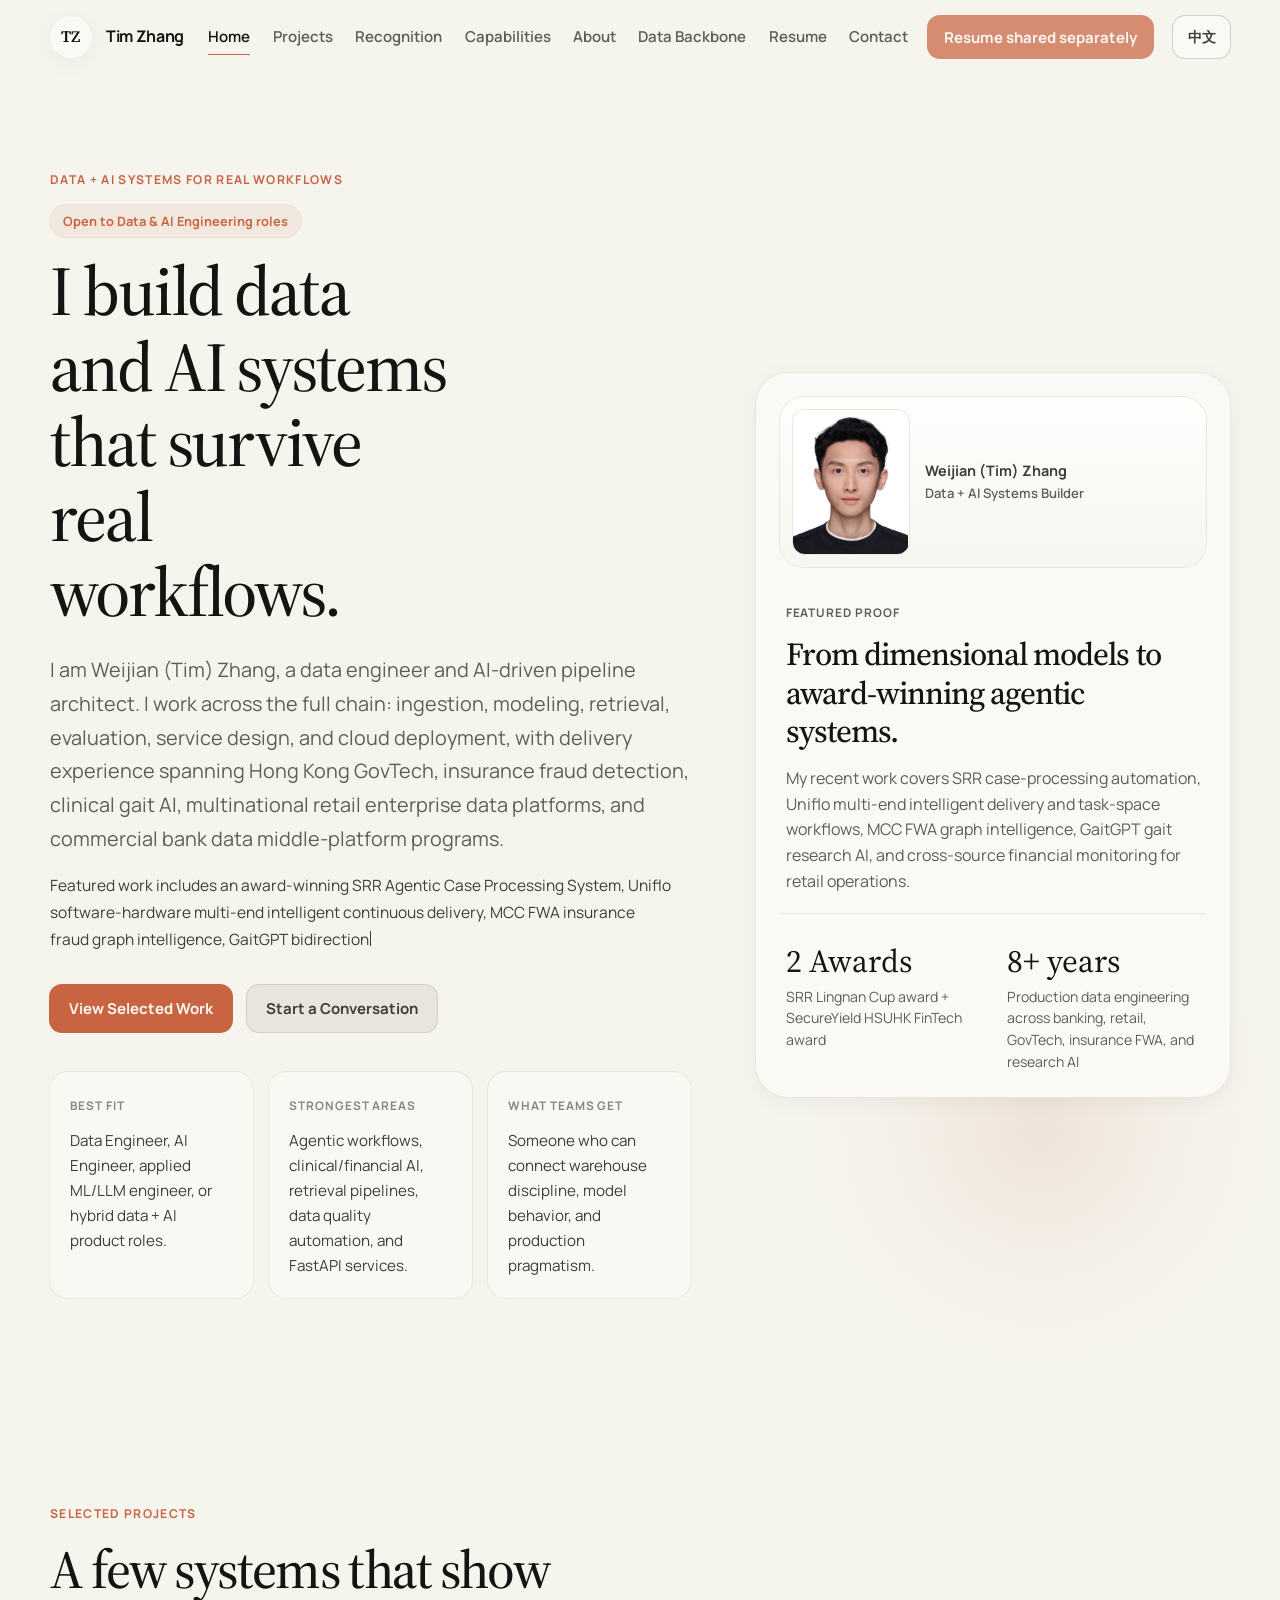
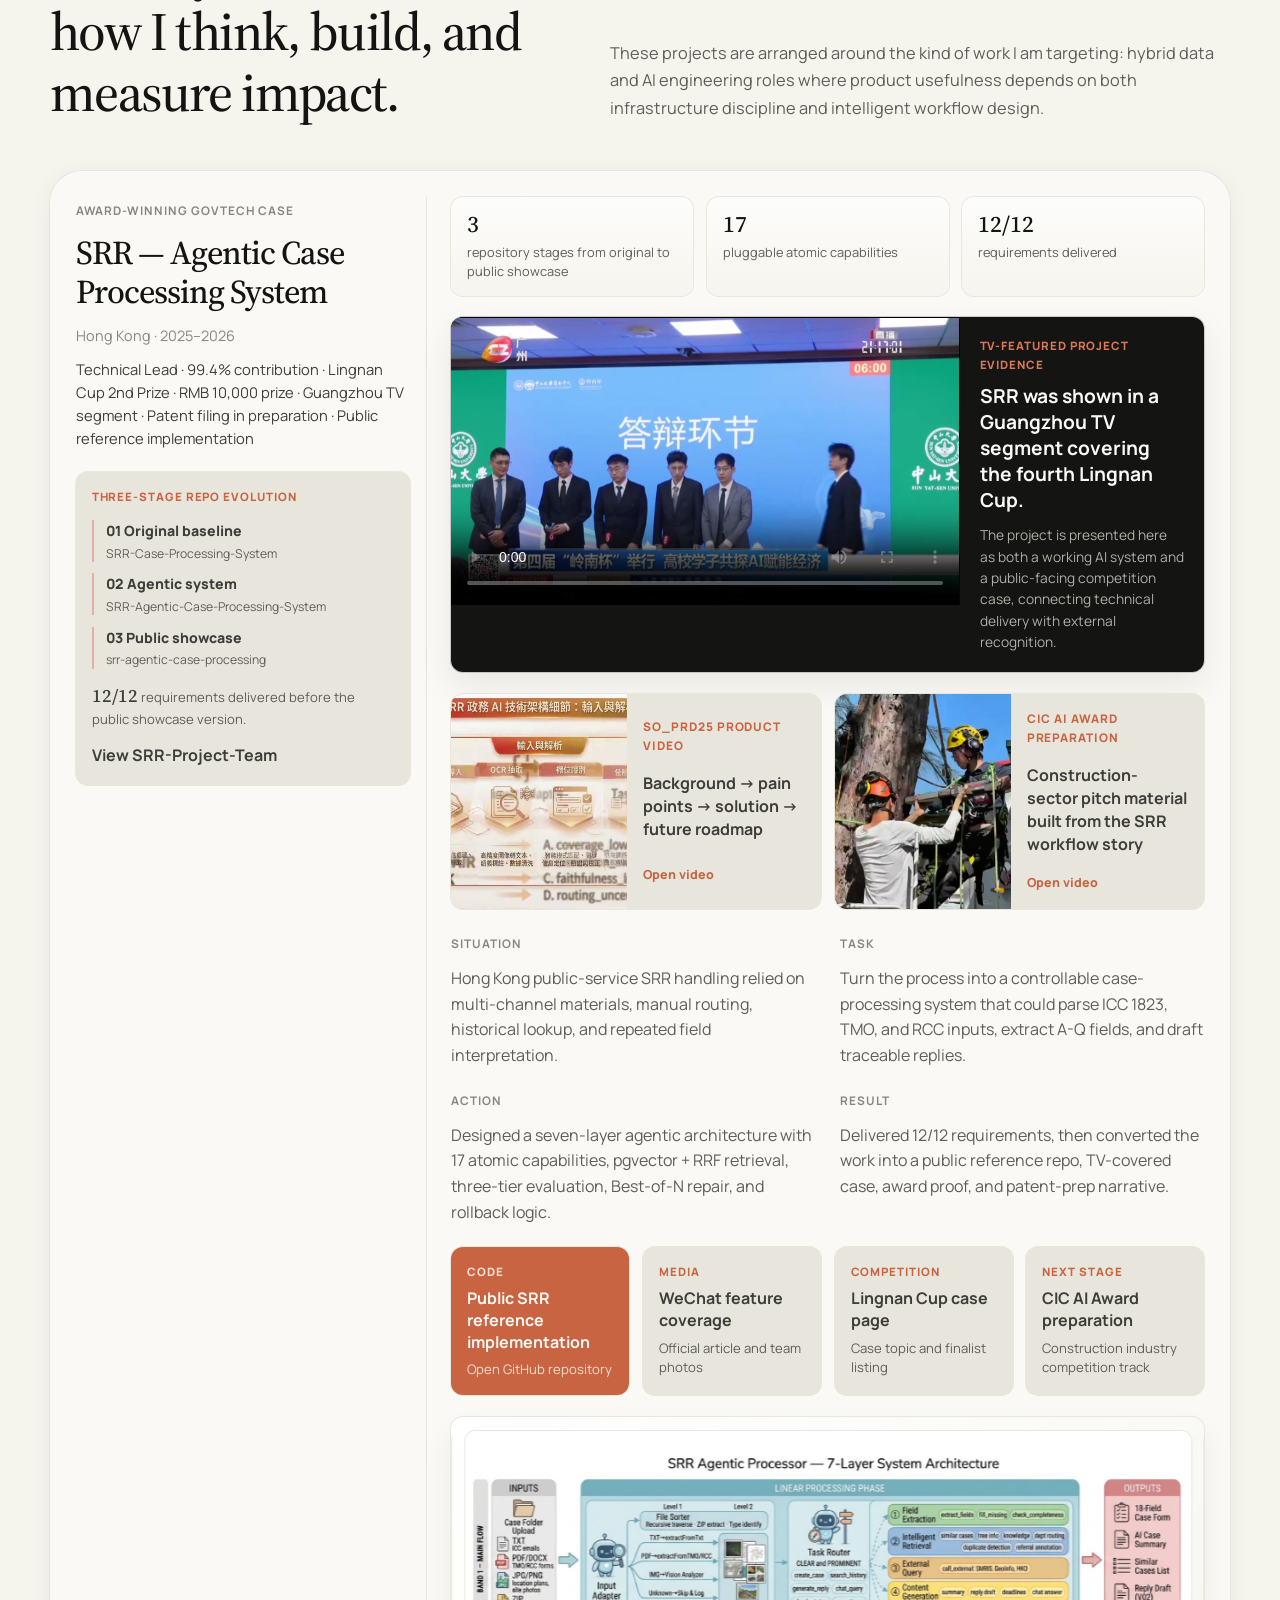
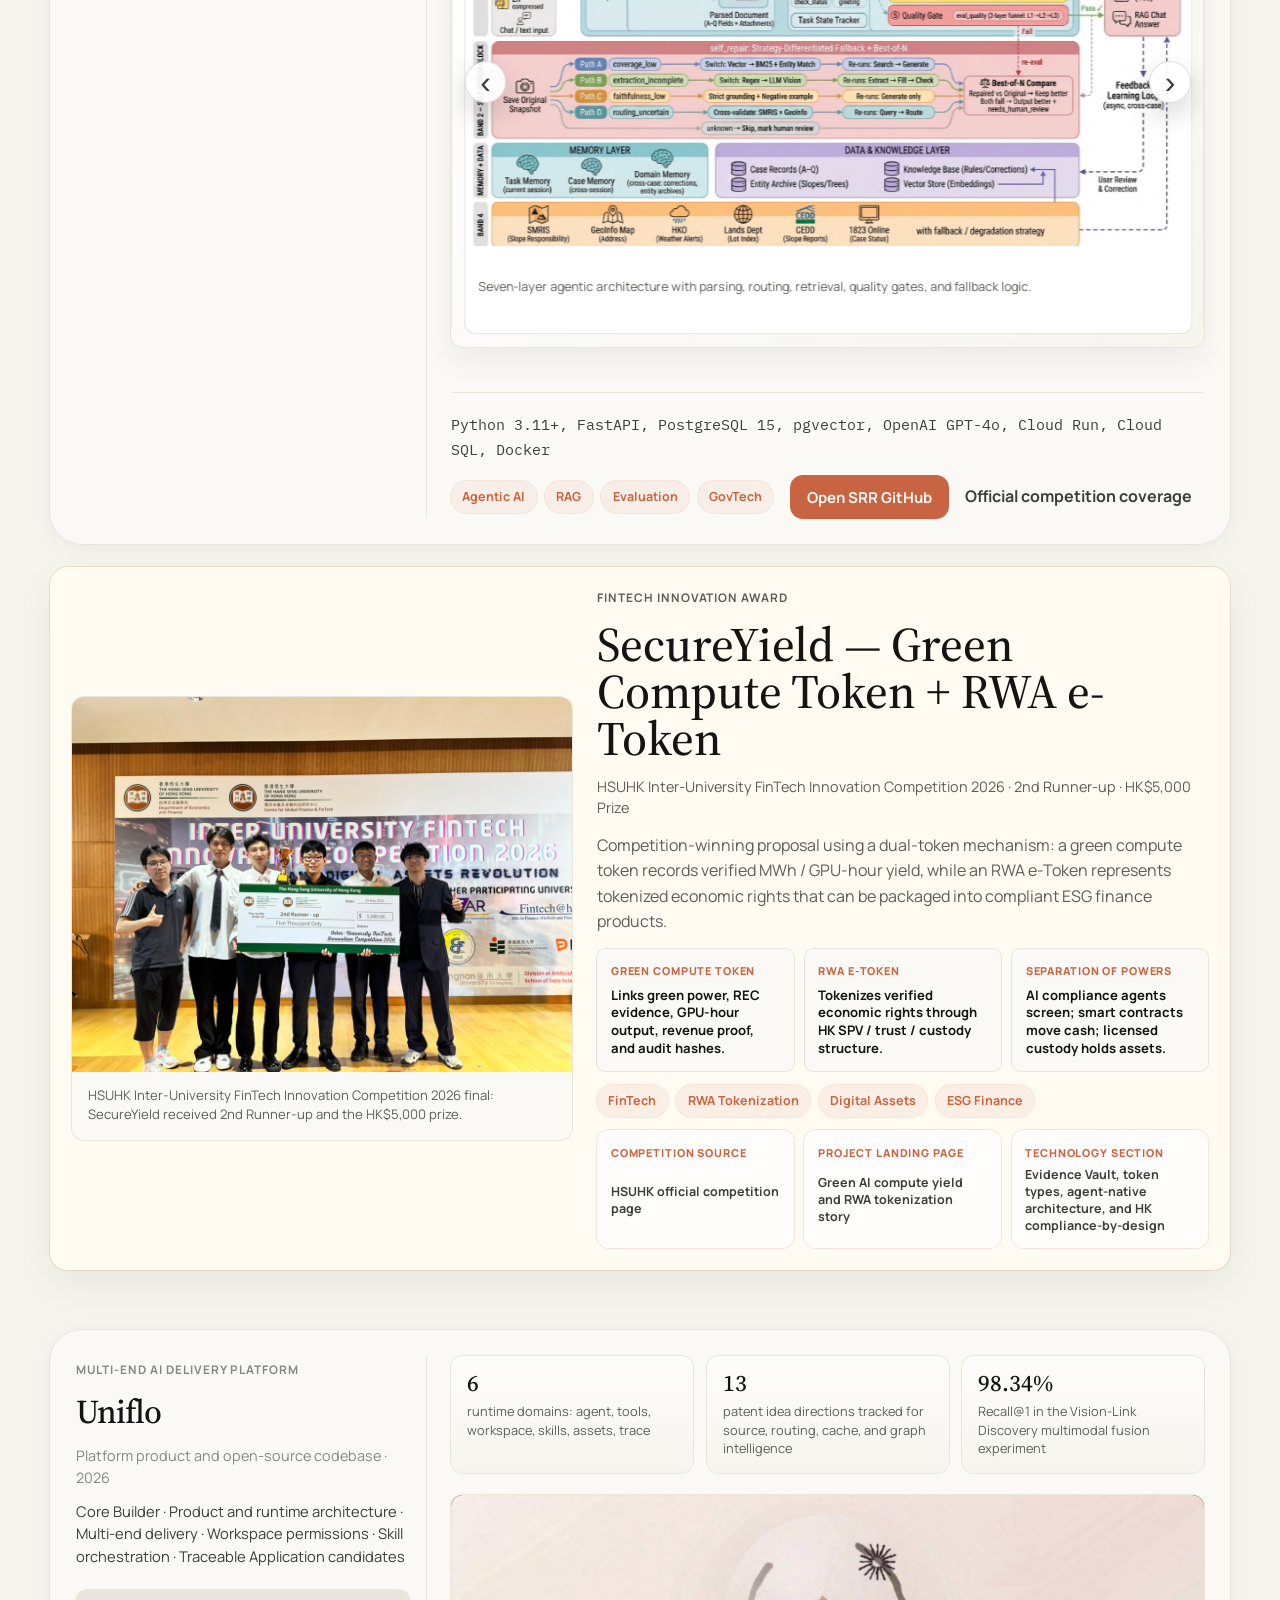
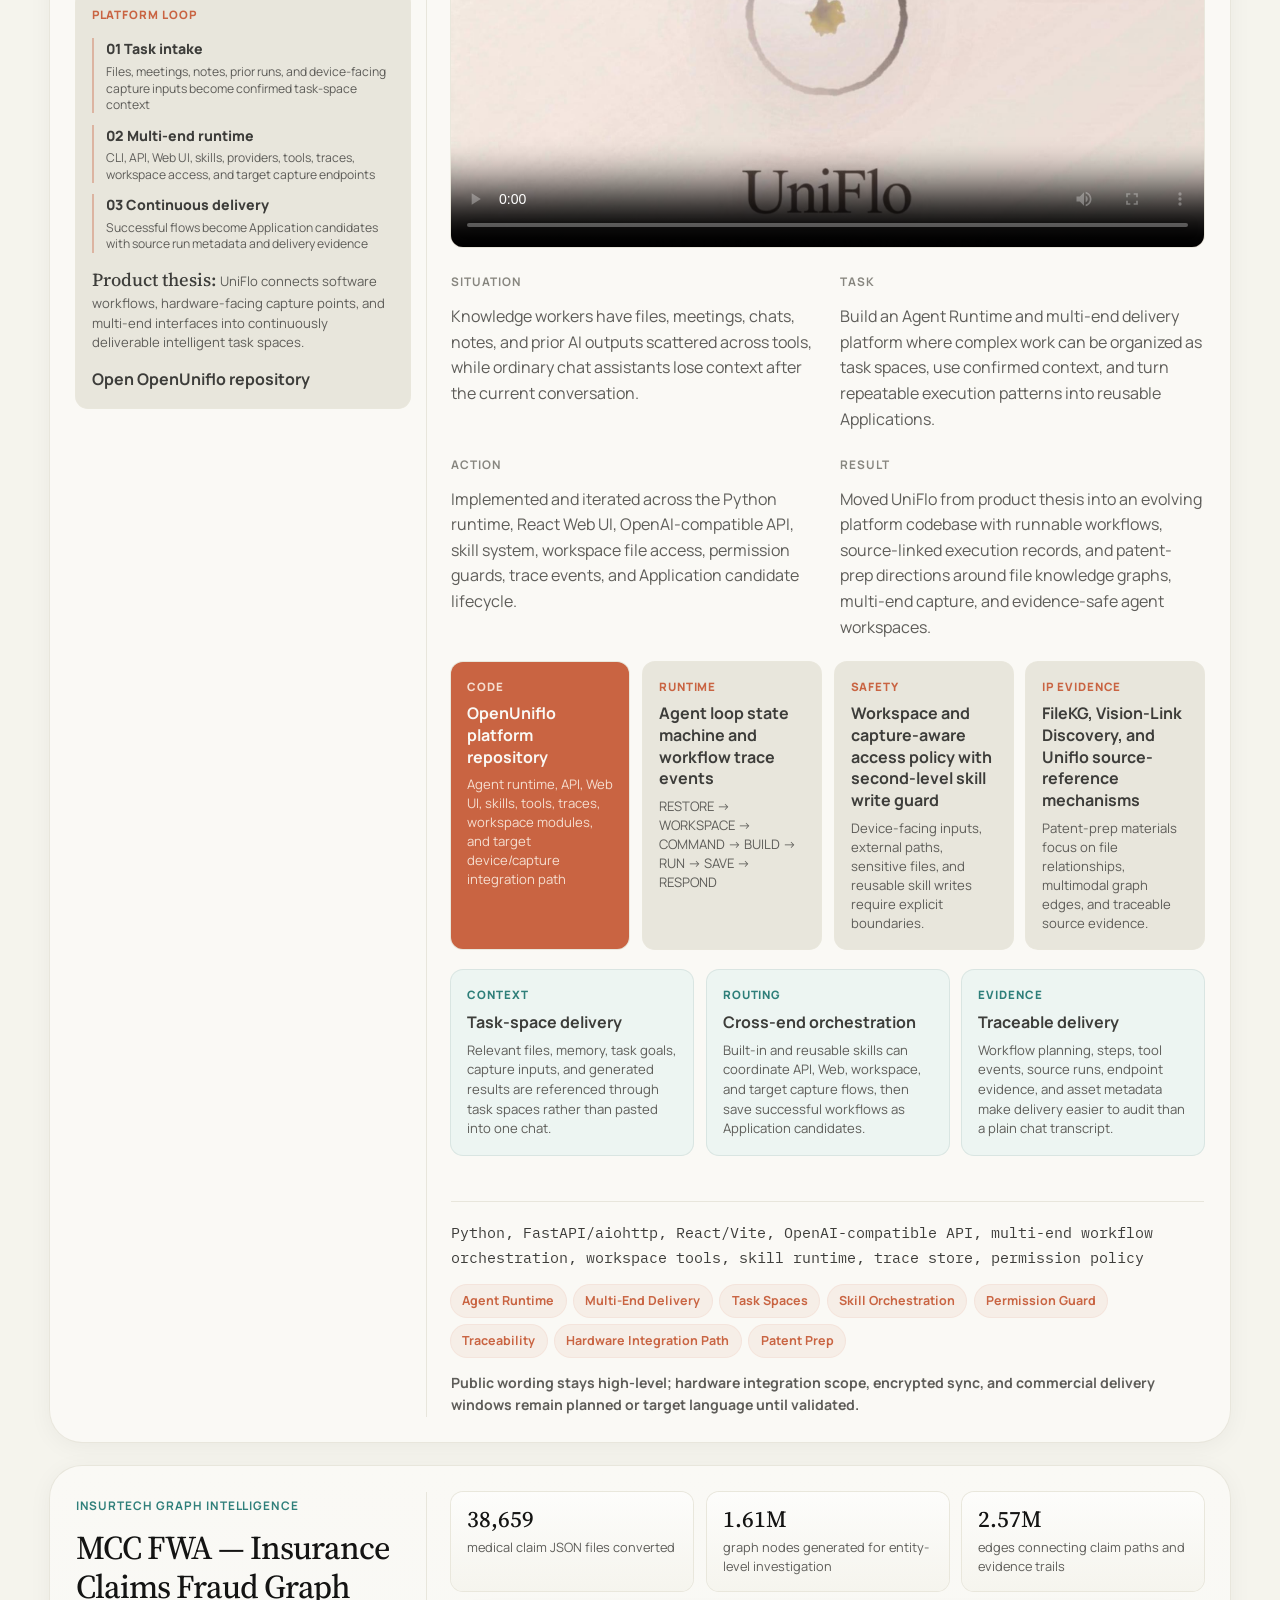
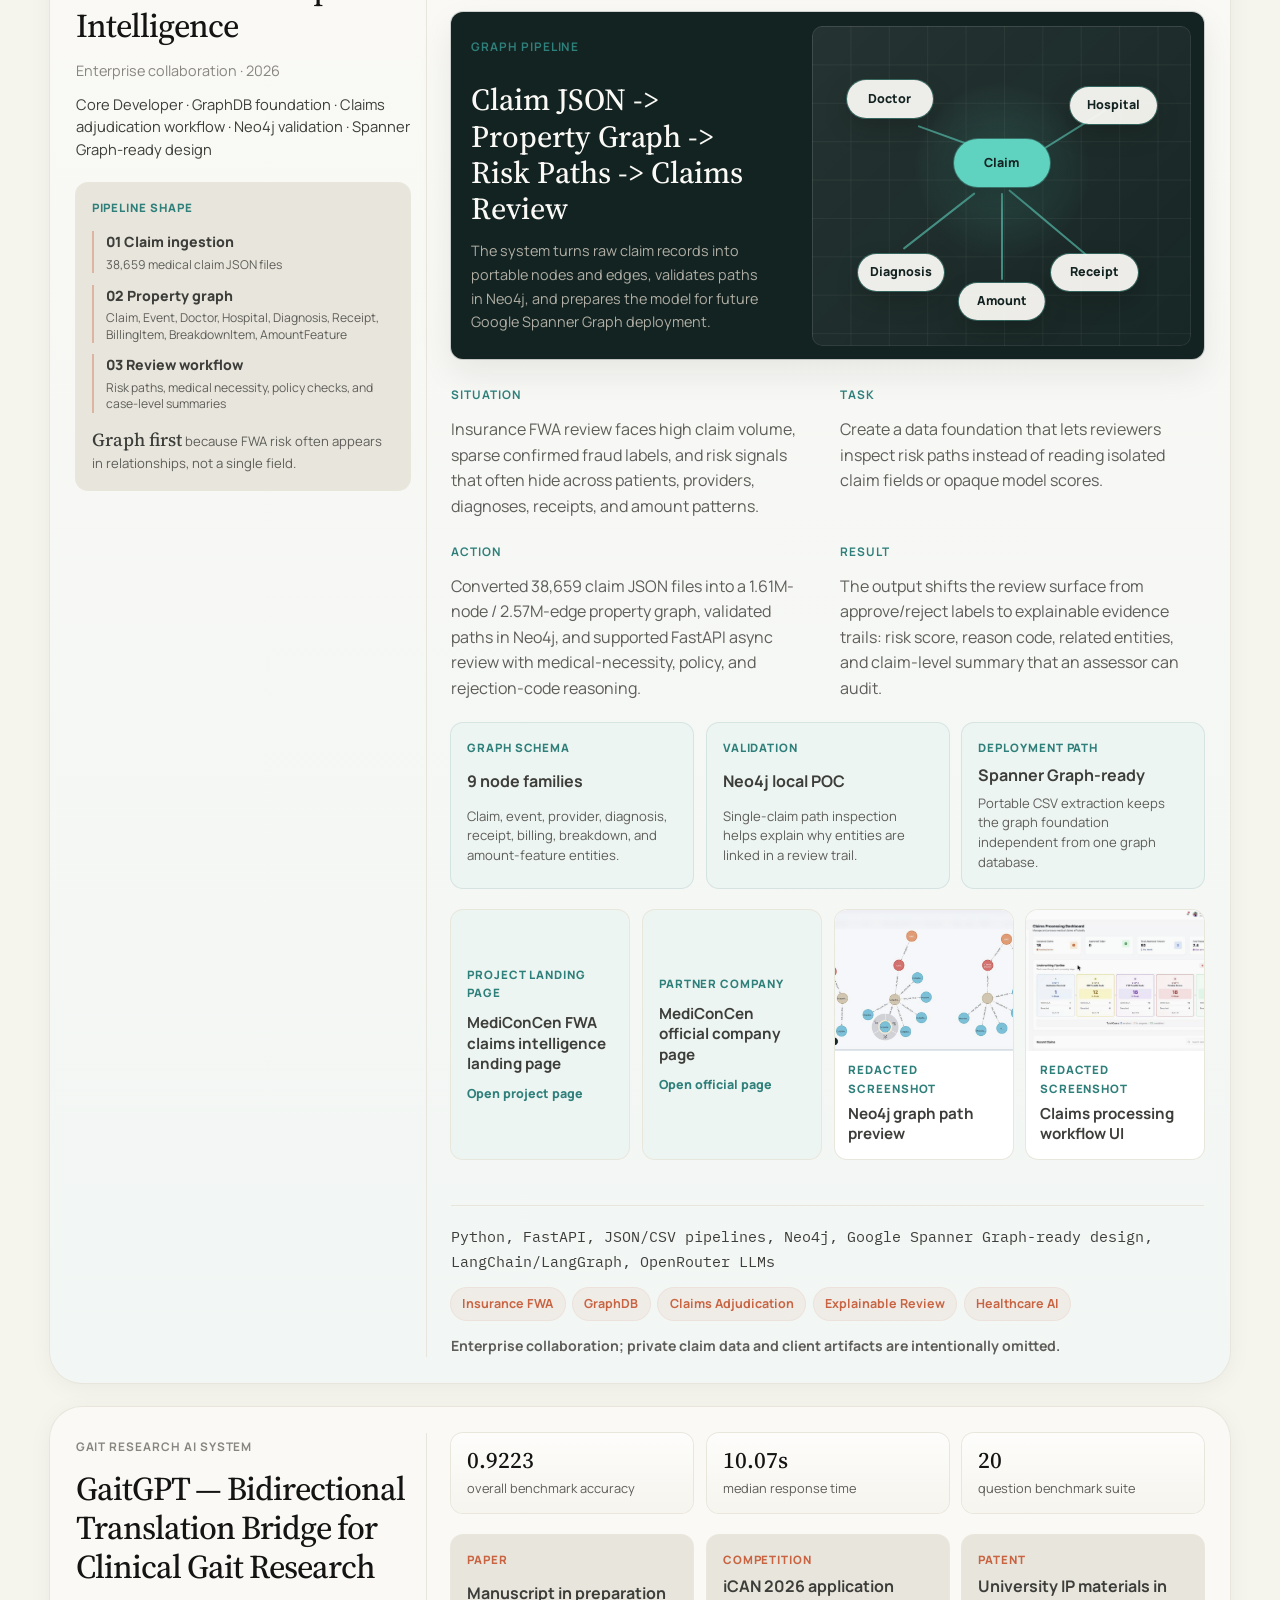
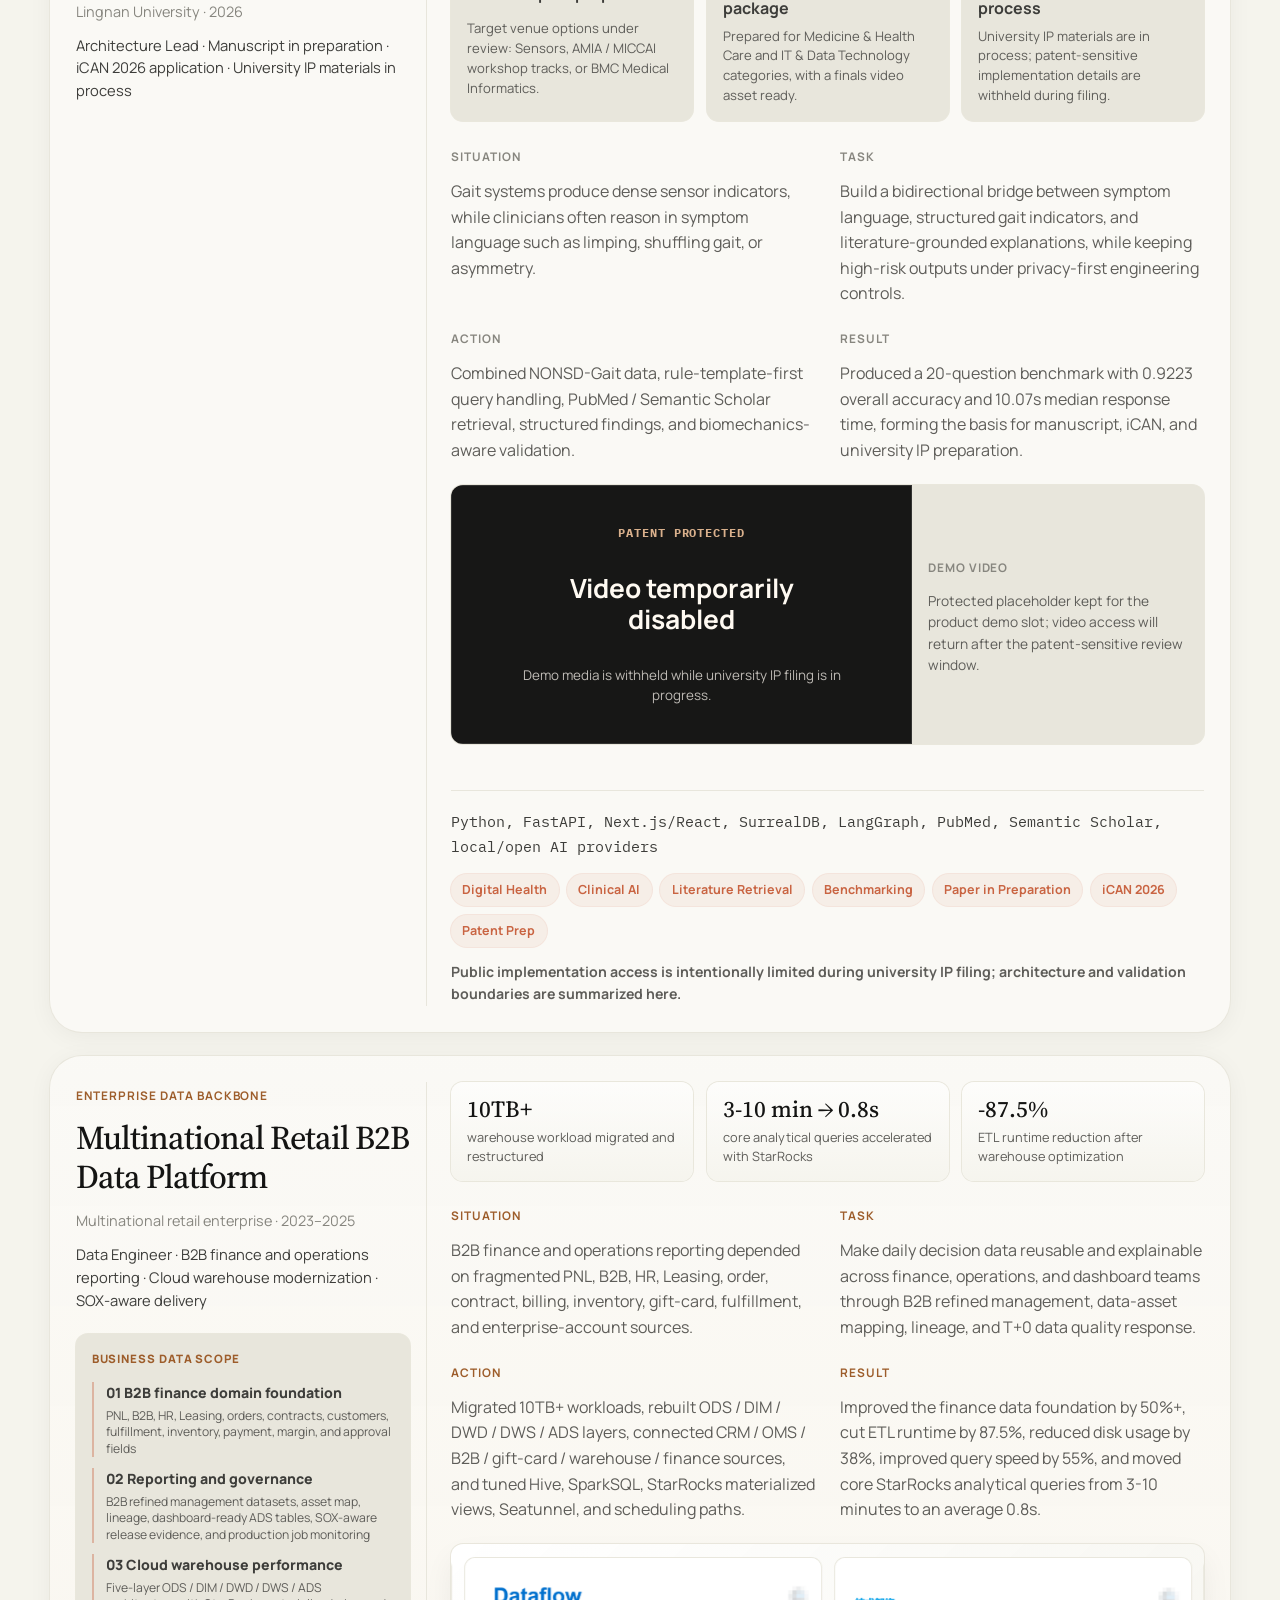
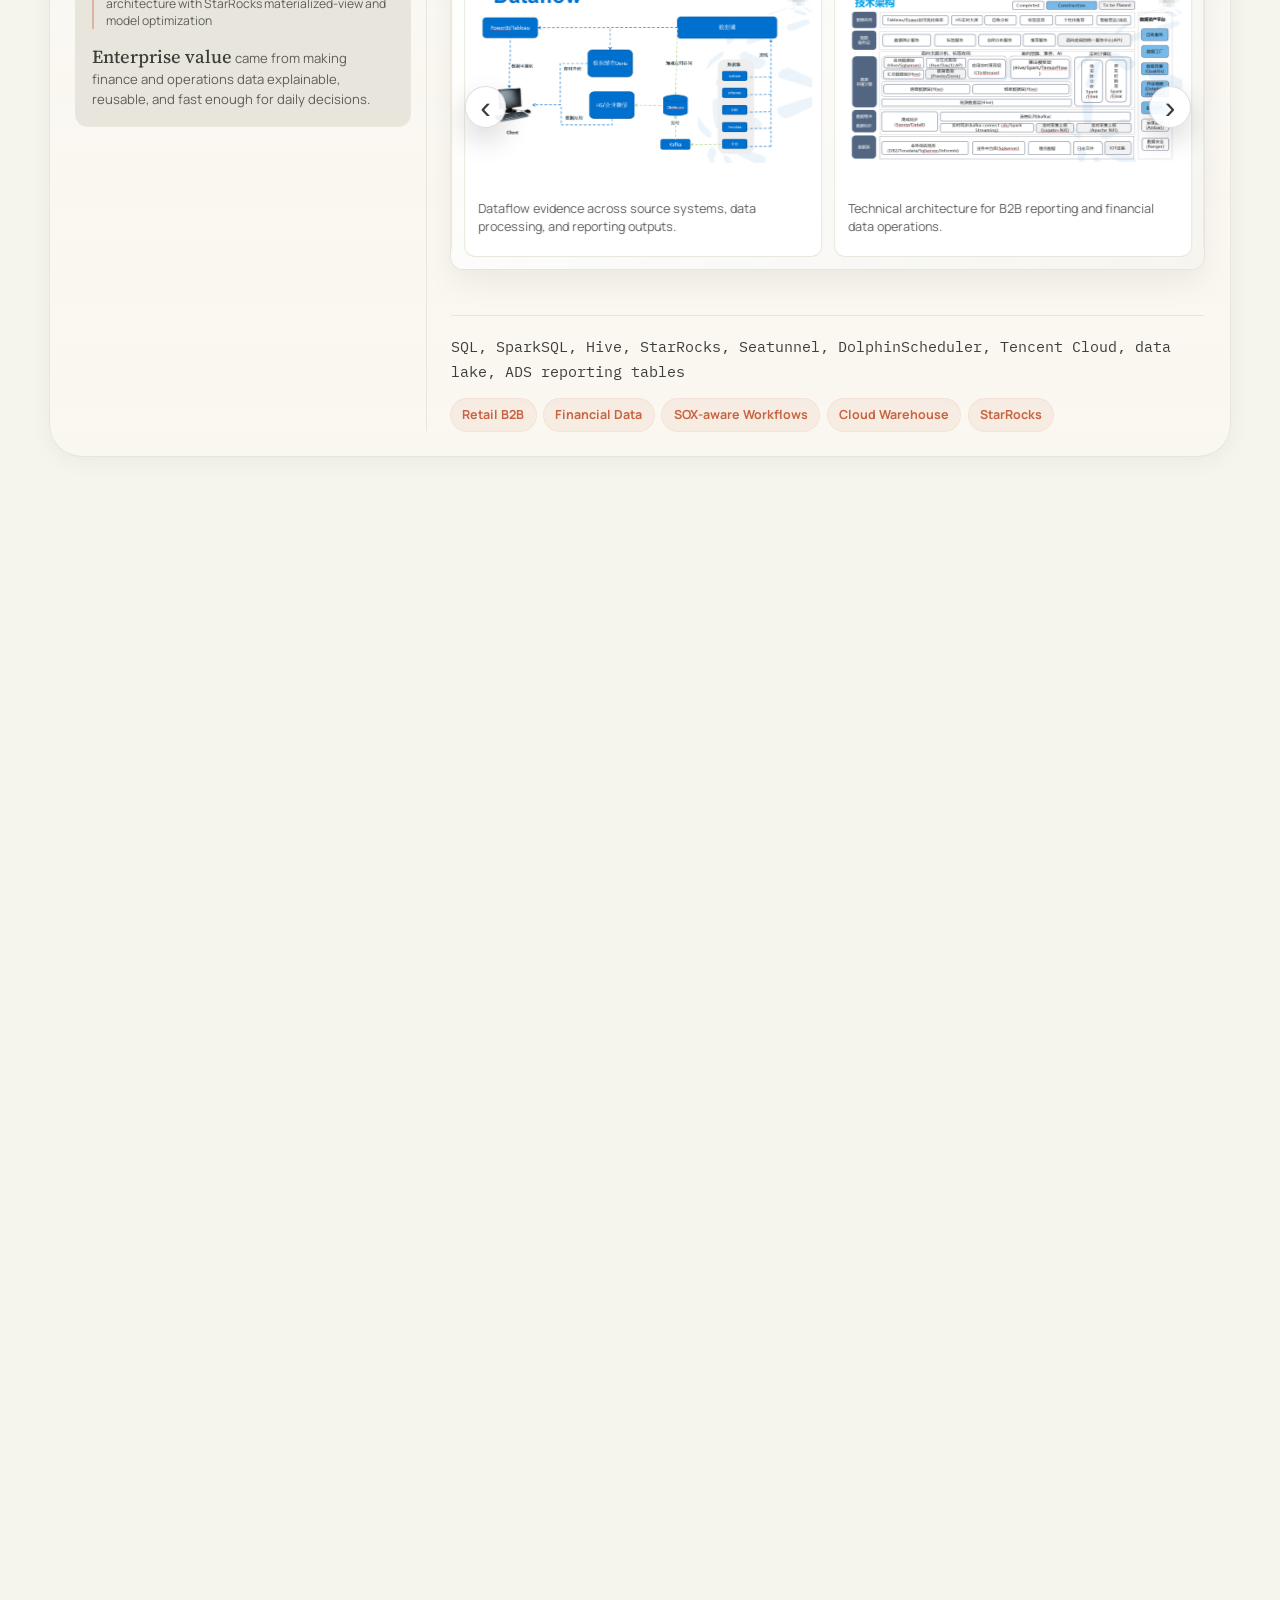
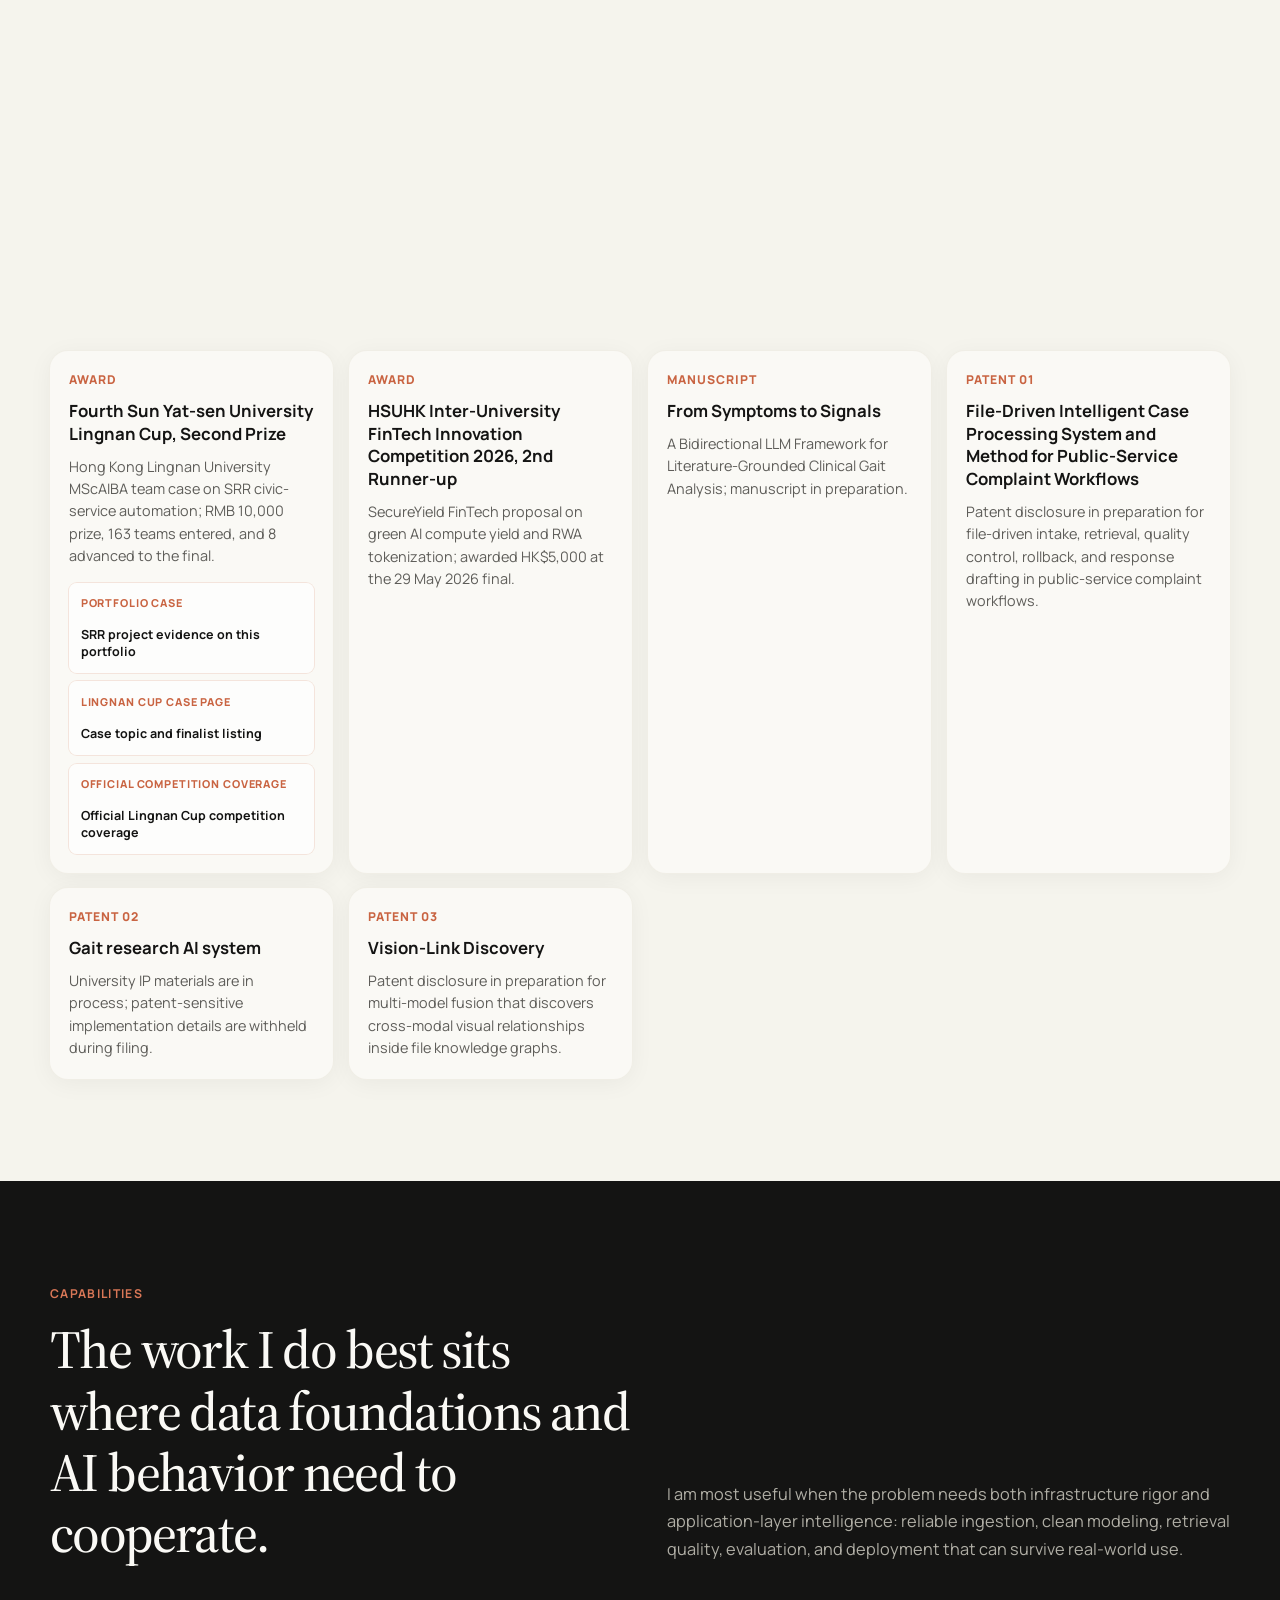
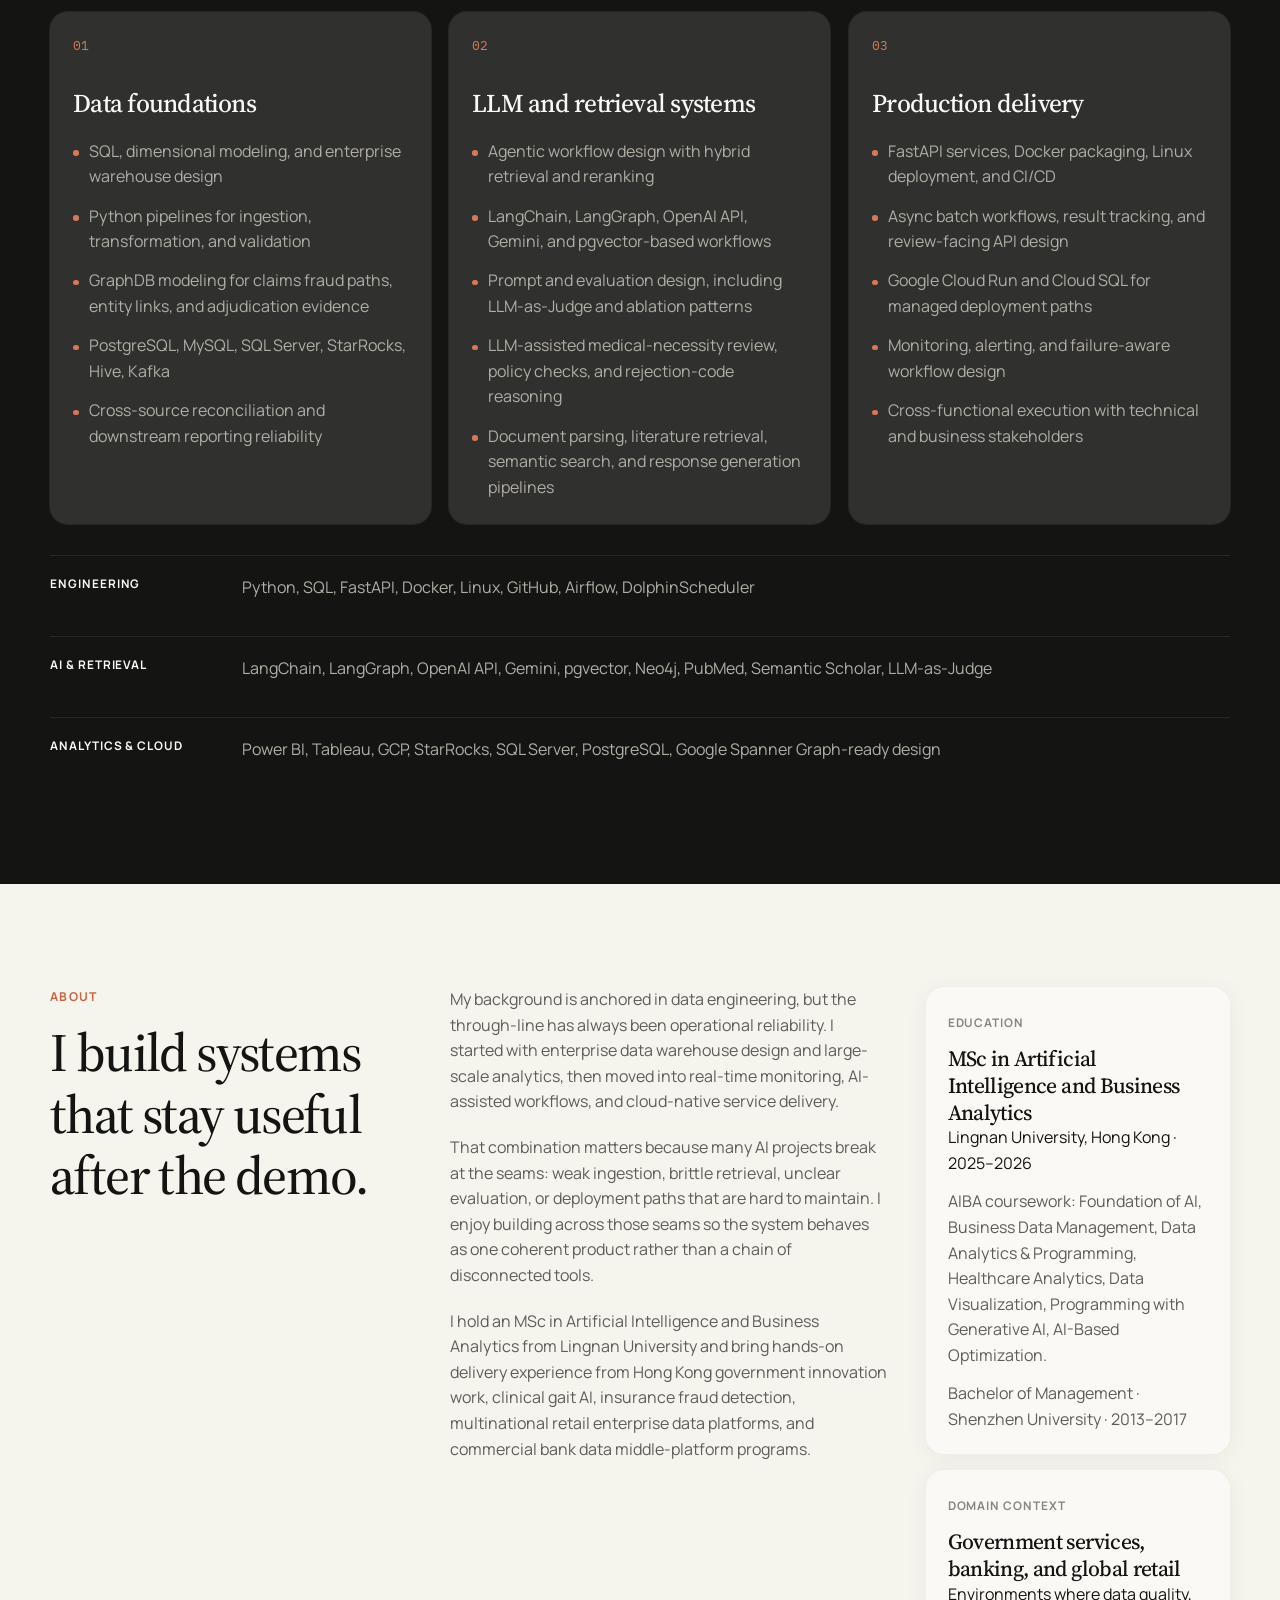
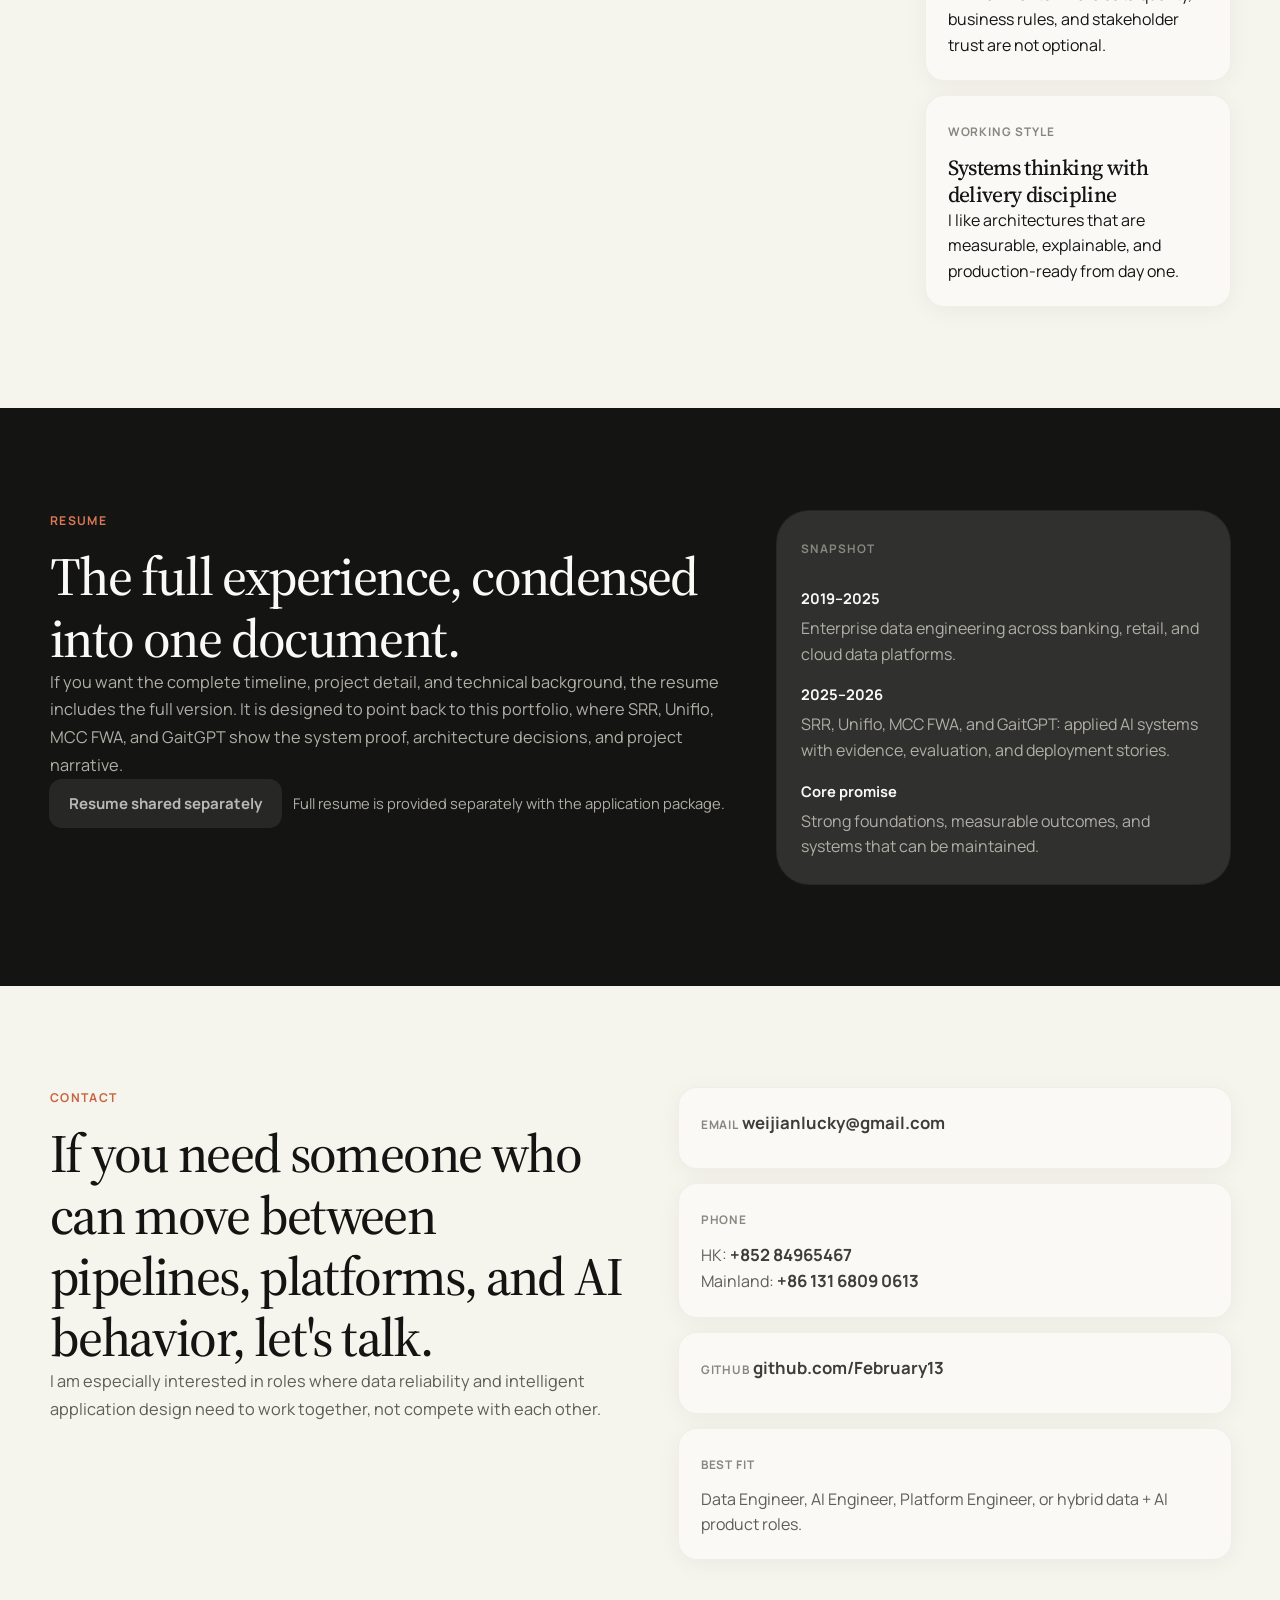
==== commit cfbb5750: "Update portfolio awards and resume delivery" ====
--- a/index.html
+++ b/index.html
@@ -4,7 +4,7 @@
   <meta charset="UTF-8">
   <meta name="viewport" content="width=device-width, initial-scale=1.0">
   <title>Tim Zhang | Data + AI Systems Builder</title>
-  <meta name="description" content="Tim Zhang portfolio: award-winning SRR Agentic Case Processing System, Uniflo software-hardware multi-end intelligent continuous delivery platform, MCC FWA insurance fraud graph intelligence, GaitGPT privacy-first gait research assistant, and enterprise data engineering work.">
+  <meta name="description" content="Tim Zhang portfolio: award-winning SRR Agentic Case Processing System, SecureYield FinTech innovation award, Uniflo software-hardware multi-end intelligent continuous delivery platform, MCC FWA insurance fraud graph intelligence, GaitGPT bidirectional clinical gait translation bridge, and enterprise data engineering work.">
   <link rel="icon" type="image/svg+xml" href="assets/images/favicon.svg">
   <link rel="preconnect" href="https://fonts.googleapis.com">
   <link rel="preconnect" href="https://fonts.gstatic.com" crossorigin>
@@ -28,10 +28,10 @@
       <div class="nav-panel" id="nav-panel">
         <ul class="nav-links">
 	          <li><a href="#home">Home</a></li>
-	          <li><a href="#about">About</a></li>
+          <li><a href="#projects">Projects</a></li>
 	          <li><a href="#recognition">Recognition</a></li>
 	          <li><a href="#skills">Capabilities</a></li>
-          <li><a href="#projects">Projects</a></li>
+	          <li><a href="#about">About</a></li>
           <li><a href="#enterprise-data">Data Backbone</a></li>
           <li><a href="#resume">Resume</a></li>
           <li><a href="#contact">Contact</a></li>
@@ -57,7 +57,7 @@
           </p>
           <p class="hero-proofline reveal-item" data-typewriter data-type-speed="16" data-type-delay="700">
             Featured work includes an award-winning SRR Agentic Case Processing System, Uniflo software-hardware
-            multi-end intelligent continuous delivery, MCC FWA insurance fraud graph intelligence, GaitGPT privacy-first gait research assistant, and enterprise warehouse modernization. The resume points here; the portfolio shows the systems.
+            multi-end intelligent continuous delivery, MCC FWA insurance fraud graph intelligence, GaitGPT bidirectional clinical gait translation bridge, and enterprise warehouse modernization. The resume points here; the portfolio shows the systems.
           </p>
 
           <div class="hero-actions reveal-item">
@@ -101,181 +101,18 @@
 
           <div class="hero-metrics">
             <div>
-              <span>80,430</span>
-              <p>lines delivered for the SRR Agentic Case Processing System</p>
-            </div>
-            <div>
-              <span>53.9s</span>
-              <p>demo video cover prepared for the Uniflo multi-end intelligent delivery story</p>
+              <span>2 Awards</span>
+              <p>SRR Lingnan Cup award + SecureYield HSUHK FinTech award</p>
             </div>
             <div>
               <span>8+ years</span>
-              <p>enterprise delivery across banking, retail, GovTech, and AI systems</p>
+              <p>Production data engineering across banking, retail, GovTech, insurance FWA, and research AI</p>
             </div>
           </div>
         </aside>
       </div>
     </section>
 
-    <section id="about" class="section">
-      <div class="section-shell about-layout">
-        <div class="section-intro reveal" style="--reveal-delay: 0.04s;">
-          <p class="eyebrow">About</p>
-          <h2 class="section-title">I build systems that stay useful after the demo.</h2>
-        </div>
-
-        <div class="about-narrative reveal" style="--reveal-delay: 0.12s;">
-          <p>
-            My background is anchored in data engineering, but the through-line has always been operational
-            reliability. I started with enterprise data warehouse design and large-scale analytics, then moved into
-            real-time monitoring, AI-assisted workflows, and cloud-native service delivery.
-          </p>
-          <p>
-            That combination matters because many AI projects break at the seams: weak ingestion, brittle retrieval,
-            unclear evaluation, or deployment paths that are hard to maintain. I enjoy building across those seams so
-            the system behaves as one coherent product rather than a chain of disconnected tools.
-          </p>
-          <p>
-            I hold an MSc in Artificial Intelligence and Business Analytics from Lingnan University and bring hands-on
-            delivery experience from Hong Kong government innovation work, clinical gait AI, insurance fraud detection,
-            multinational retail enterprise data platforms, and commercial bank data middle-platform programs.
-          </p>
-        </div>
-
-        <div class="about-aside">
-          <article class="info-card reveal stagger" style="--reveal-delay: 0.16s;">
-	            <p class="card-label">Education</p>
-	            <h3>MSc in Artificial Intelligence and Business Analytics</h3>
-	            <p>Lingnan University, Hong Kong · 2025–2026</p>
-	            <p>AIBA coursework: Foundation of AI, Business Data Management, Data Analytics &amp; Programming, Healthcare Analytics, Data Visualization, Programming with Generative AI, AI-Based Optimization.</p>
-	            <p>Bachelor of Management · Shenzhen University · 2013–2017</p>
-	          </article>
-
-          <article class="info-card reveal stagger" style="--reveal-delay: 0.24s;">
-            <p class="card-label">Domain Context</p>
-            <h3>Government services, banking, and global retail</h3>
-            <p>Environments where data quality, business rules, and stakeholder trust are not optional.</p>
-          </article>
-
-          <article class="info-card reveal stagger" style="--reveal-delay: 0.32s;">
-            <p class="card-label">Working Style</p>
-            <h3>Systems thinking with delivery discipline</h3>
-            <p>I like architectures that are measurable, explainable, and production-ready from day one.</p>
-          </article>
-        </div>
-      </div>
-	    </section>
-	
-	    <section id="recognition" class="section recognition-band">
-	      <div class="section-shell">
-	        <div class="section-header reveal" style="--reveal-delay: 0.06s;">
-	          <div>
-	            <p class="eyebrow">Publications, Patents &amp; Awards</p>
-	            <h2 class="section-title">External recognition, IP disclosures, and research work in progress.</h2>
-	          </div>
-	          <p class="section-summary">
-	            This is the compact signal layer for outcomes beyond delivery: competition recognition, patent
-	            disclosure materials, and manuscript work that is still positioned as in preparation.
-	          </p>
-	        </div>
-	        <div class="recognition-grid">
-	          <article class="recognition-card reveal stagger" style="--reveal-delay: 0.12s;">
-	            <span>Award</span>
-	            <strong>Fourth Sun Yat-sen University Lingnan Cup, Second Prize</strong>
-	            <p>Hong Kong Lingnan University MScAIBA team case on SRR civic-service automation; 163 teams entered and 8 advanced to the final.</p>
-	          </article>
-	          <article class="recognition-card reveal stagger" style="--reveal-delay: 0.18s;">
-	            <span>Manuscript</span>
-	            <strong>From Symptoms to Signals</strong>
-	            <p>A Bidirectional LLM Framework for Literature-Grounded Clinical Gait Analysis; manuscript in preparation.</p>
-	          </article>
-	          <article class="recognition-card reveal stagger" style="--reveal-delay: 0.24s;">
-	            <span>Patent 01</span>
-	            <strong>File-Driven Intelligent Case Processing System and Method for Public-Service Complaint Workflows</strong>
-	            <p>Patent disclosure in preparation for file-driven intake, retrieval, quality control, rollback, and response drafting in public-service complaint workflows.</p>
-	          </article>
-	          <article class="recognition-card reveal stagger" style="--reveal-delay: 0.3s;">
-	            <span>Patent 02</span>
-	            <strong>Gait research AI system</strong>
-	            <p>University IP materials are in process; patent-sensitive implementation details are withheld during filing.</p>
-	          </article>
-	          <article class="recognition-card reveal stagger" style="--reveal-delay: 0.36s;">
-	            <span>Patent 03</span>
-	            <strong>Vision-Link Discovery</strong>
-	            <p>Patent disclosure in preparation for multi-model fusion that discovers cross-modal visual relationships inside file knowledge graphs.</p>
-	          </article>
-	        </div>
-	      </div>
-	    </section>
-	
-	    <section id="skills" class="section section-dark">
-      <div class="section-shell">
-        <div class="section-header reveal" style="--reveal-delay: 0.06s;">
-          <div>
-            <p class="eyebrow eyebrow-dark">Capabilities</p>
-            <h2 class="section-title section-title-dark">The work I do best sits where data foundations and AI behavior need to cooperate.</h2>
-          </div>
-          <p class="section-summary section-summary-dark">
-            I am most useful when the problem needs both infrastructure rigor and application-layer intelligence:
-            reliable ingestion, clean modeling, retrieval quality, evaluation, and deployment that can survive
-            real-world use.
-          </p>
-        </div>
-
-        <div class="capability-grid">
-          <article class="capability-card reveal stagger" style="--reveal-delay: 0.12s;">
-            <p class="card-index">01</p>
-            <h3>Data foundations</h3>
-            <ul class="capability-list">
-              <li>SQL, dimensional modeling, and enterprise warehouse design</li>
-              <li>Python pipelines for ingestion, transformation, and validation</li>
-              <li>GraphDB modeling for claims fraud paths, entity links, and adjudication evidence</li>
-              <li>PostgreSQL, MySQL, SQL Server, StarRocks, Hive, Kafka</li>
-              <li>Cross-source reconciliation and downstream reporting reliability</li>
-            </ul>
-          </article>
-
-          <article class="capability-card reveal stagger" style="--reveal-delay: 0.2s;">
-            <p class="card-index">02</p>
-            <h3>LLM and retrieval systems</h3>
-            <ul class="capability-list">
-              <li>Agentic workflow design with hybrid retrieval and reranking</li>
-              <li>LangChain, LangGraph, OpenAI API, Gemini, and pgvector-based workflows</li>
-              <li>Prompt and evaluation design, including LLM-as-Judge and ablation patterns</li>
-              <li>LLM-assisted medical-necessity review, policy checks, and rejection-code reasoning</li>
-              <li>Document parsing, literature retrieval, semantic search, and response generation pipelines</li>
-            </ul>
-          </article>
-
-          <article class="capability-card reveal stagger" style="--reveal-delay: 0.28s;">
-            <p class="card-index">03</p>
-            <h3>Production delivery</h3>
-            <ul class="capability-list">
-              <li>FastAPI services, Docker packaging, Linux deployment, and CI/CD</li>
-              <li>Async batch workflows, result tracking, and review-facing API design</li>
-              <li>Google Cloud Run and Cloud SQL for managed deployment paths</li>
-              <li>Monitoring, alerting, and failure-aware workflow design</li>
-              <li>Cross-functional execution with technical and business stakeholders</li>
-            </ul>
-          </article>
-        </div>
-
-        <div class="toolbands reveal" style="--reveal-delay: 0.32s;">
-          <div class="toolband">
-            <span class="toolband-label">Engineering</span>
-            <p>Python, SQL, FastAPI, Docker, Linux, GitHub, Airflow, DolphinScheduler</p>
-          </div>
-          <div class="toolband">
-            <span class="toolband-label">AI &amp; Retrieval</span>
-            <p>LangChain, LangGraph, OpenAI API, Gemini, pgvector, Neo4j, PubMed, Semantic Scholar, LLM-as-Judge</p>
-          </div>
-          <div class="toolband">
-            <span class="toolband-label">Analytics &amp; Cloud</span>
-            <p>Power BI, Tableau, GCP, StarRocks, SQL Server, PostgreSQL, Google Spanner Graph-ready design</p>
-          </div>
-        </div>
-      </div>
-    </section>
 
     <section id="projects" class="section">
       <div class="section-shell">
@@ -296,7 +133,7 @@
               <p class="story-kicker">Award-Winning GovTech Case</p>
               <h3>SRR — Agentic Case Processing System</h3>
               <p class="story-meta">Hong Kong · 2025–2026</p>
-              <p class="story-role">Technical Lead · 99.4% contribution · Lingnan Cup 2nd Prize · Guangzhou TV segment · Patent filing in preparation · Public reference implementation</p>
+              <p class="story-role">Technical Lead · 99.4% contribution · Lingnan Cup 2nd Prize · RMB 10,000 prize · Guangzhou TV segment · Patent filing in preparation · Public reference implementation</p>
               <div class="story-version-panel" aria-label="SRR repository evolution">
                 <p class="story-side-label">Three-stage repo evolution</p>
                 <ol>
@@ -313,7 +150,7 @@
                     <em>srr-agentic-case-processing</em>
                   </li>
                 </ol>
-                <p class="story-side-note"><strong>80,430</strong> lines delivered across two internal iterations before the public version.</p>
+                <p class="story-side-note"><strong>12/12</strong> requirements delivered before the public showcase version.</p>
                 <a class="text-link" href="https://github.com/SRR-Project-Team" target="_blank" rel="noopener">View SRR-Project-Team</a>
               </div>
             </div>
@@ -375,7 +212,7 @@
 	                </div>
 	                <div>
 	                  <p class="story-label">Result</p>
-	                  <p>Delivered 12/12 requirements and 80,430 lines across internal iterations, then converted the work into a public reference repo, TV-covered case, award proof, and patent-prep narrative.</p>
+	                  <p>Delivered 12/12 requirements, then converted the work into a public reference repo, TV-covered case, award proof, and patent-prep narrative.</p>
 	                </div>
 	              </div>
 
@@ -461,6 +298,57 @@
             </div>
           </article>
 
+          <aside id="secureyield" class="fintech-award-spotlight reveal" style="--reveal-delay: 0.1s;" aria-label="SecureYield FinTech competition award evidence">
+            <figure class="fintech-award-media">
+              <img src="assets/images/fintech/secureyield-hsuhk-award-2026.jpg" alt="SecureYield team holding the HSUHK FinTech Innovation Competition 2026 2nd Runner-up award cheque">
+              <figcaption>HSUHK Inter-University FinTech Innovation Competition 2026 final: SecureYield received 2nd Runner-up and the HK$5,000 prize.</figcaption>
+            </figure>
+            <div class="fintech-award-copy">
+              <p class="story-kicker">FinTech Innovation Award</p>
+              <h3>SecureYield — Green Compute Token + RWA e-Token</h3>
+              <p class="story-meta">HSUHK Inter-University FinTech Innovation Competition 2026 · 2nd Runner-up · HK$5,000 Prize</p>
+              <p>
+                Competition-winning proposal using a dual-token mechanism: a green compute token records verified
+                MWh / GPU-hour yield, while an RWA e-Token represents tokenized economic rights that can be packaged
+                into compliant ESG finance products.
+              </p>
+              <div class="fintech-proof-grid" aria-label="SecureYield proof points">
+                <div>
+                  <span>Green Compute Token</span>
+                  <strong>Links green power, REC evidence, GPU-hour output, revenue proof, and audit hashes.</strong>
+                </div>
+                <div>
+                  <span>RWA e-Token</span>
+                  <strong>Tokenizes verified economic rights through HK SPV / trust / custody structure.</strong>
+                </div>
+                <div>
+                  <span>Separation of Powers</span>
+                  <strong>AI compliance agents screen; smart contracts move cash; licensed custody holds assets.</strong>
+                </div>
+              </div>
+              <div class="story-tags">
+                <span>FinTech</span>
+                <span>RWA Tokenization</span>
+                <span>Digital Assets</span>
+                <span>ESG Finance</span>
+              </div>
+              <div class="fintech-source-grid" aria-label="SecureYield external project evidence">
+                <a class="fintech-source-card" href="https://fintech.hsu.edu.hk/hsuhk-inter-university-fintech-innovation-competition-2026/" target="_blank" rel="noopener">
+                  <span>Competition Source</span>
+                  <strong>HSUHK official competition page</strong>
+                </a>
+                <a class="fintech-source-card" href="https://rwa-fintech-innovation.github.io/SecureYield/" target="_blank" rel="noopener">
+                  <span>Project Landing Page</span>
+                  <strong>Green AI compute yield and RWA tokenization story</strong>
+                </a>
+                <a class="fintech-source-card" href="https://rwa-fintech-innovation.github.io/SecureYield/#technology" target="_blank" rel="noopener">
+                  <span>Technology Section</span>
+                  <strong>Evidence Vault, token types, agent-native architecture, and HK compliance-by-design</strong>
+                </a>
+              </div>
+            </div>
+          </aside>
+
           <article id="uniflo" class="project-story project-story-uniflo reveal stagger" style="--reveal-delay: 0.18s;">
             <div class="story-rail">
               <p class="story-kicker">Multi-End AI Delivery Platform</p>
@@ -508,11 +396,6 @@
                   <source src="assets/videos/uniflo/uniflo-flash1.mp4" type="video/mp4">
                   Your browser does not support embedded video.
                 </video>
-                <figcaption>
-                  <span>Demo Evidence</span>
-                  <strong>Uniflo Flash promotional video embedded for the multi-end intelligent delivery story.</strong>
-                  <em>The MP4 is embedded with controls and a lightweight poster so the product narrative can be reviewed directly on the portfolio page.</em>
-                </figcaption>
               </figure>
 
               <div class="story-grid">
@@ -696,9 +579,14 @@
 
               <div class="fwa-material-grid" aria-label="MCC FWA public materials and redacted screenshots">
                 <a class="fwa-material-card fwa-landing-card" href="https://mediconcen-75a4c.web.app/" target="_blank" rel="noopener">
-                  <span>Public Landing Page</span>
-                  <strong>MediConCen FWA project site</strong>
-                  <em>Open live landing page</em>
+                  <span>Project Landing Page</span>
+                  <strong>MediConCen FWA claims intelligence landing page</strong>
+                  <em>Open project page</em>
+                </a>
+                <a class="fwa-material-card fwa-landing-card" href="https://mediconcen.com.hk/about-us/" target="_blank" rel="noopener">
+                  <span>Partner Company</span>
+                  <strong>MediConCen official company page</strong>
+                  <em>Open official page</em>
                 </a>
                 <figure class="fwa-material-card">
                   <img src="assets/images/fwa/mcc-fwa-graph-redacted.jpg" alt="Redacted thumbnail of the MCC FWA claim graph preview">
@@ -733,7 +621,7 @@
           <article id="gaitgpt" class="project-story reveal stagger" style="--reveal-delay: 0.3s;">
             <div class="story-rail">
               <p class="story-kicker">Gait Research AI System</p>
-              <h3>GaitGPT — Privacy-First Clinical Gait Research Assistant</h3>
+              <h3>GaitGPT — Bidirectional Translation Bridge for Clinical Gait Research</h3>
               <p class="story-meta">Lingnan University · 2026</p>
               <p class="story-role">Architecture Lead · Manuscript in preparation · iCAN 2026 application · University IP materials in process</p>
             </div>
@@ -778,7 +666,7 @@
 	                </div>
 	                <div>
 	                  <p class="story-label">Task</p>
-	                  <p>Build a privacy-first assistant that can answer structured gait-data questions, support research-to-clinical communication, and keep high-risk output under clear engineering controls.</p>
+	                  <p>Build a bidirectional bridge between symptom language, structured gait indicators, and literature-grounded explanations, while keeping high-risk outputs under privacy-first engineering controls.</p>
 	                </div>
 	                <div>
 	                  <p class="story-label">Action</p>
@@ -877,7 +765,7 @@
 	                  <p>Improved the finance data foundation by 50%+, cut ETL runtime by 87.5%, reduced disk usage by 38%, improved query speed by 55%, and moved core StarRocks analytical queries from 3-10 minutes to an average 0.8s.</p>
 	                </div>
 	              </div>
-	
+
 	              <div class="evidence-board" data-board-carousel data-board-interval="5000" aria-label="Retail B2B data platform evidence">
                 <div class="evidence-board-track">
                 <figure class="evidence-board-card">
@@ -971,7 +859,7 @@
 	                  <p>Built bank-grade delivery habits: clear semantics first, controlled change second, traceable issue handling, stable reporting outputs, and reusable credit / limit / lending model knowledge before presentation polish.</p>
 	                </div>
 	              </div>
-	
+
 	              <div class="evidence-board" data-board-carousel data-board-interval="5000" aria-label="Commercial banking data warehouse evidence">
                 <div class="evidence-board-track">
                 <figure class="evidence-board-card">
@@ -1003,24 +891,187 @@
           </article>
         </div>
 
-        <div class="supporting-block reveal" style="--reveal-delay: 0.18s;">
-          <div class="supporting-header">
-            <p class="eyebrow">Additional Work</p>
-            <h3 class="subsection-title">Enterprise delivery that reinforces the same pattern.</h3>
-          </div>
-          <div class="support-grid">
-            <article class="support-card reveal stagger" style="--reveal-delay: 0.22s;">
-              <h4>Banking &amp; Retail Data Warehouse Delivery</h4>
-              <p>
-                Delivered data modeling, cloud migration, and warehouse optimization across banking and retail
-                contexts, including commercial bank data middle-platform and multinational retail enterprise data
-                platform environments.
-              </p>
-            </article>
-          </div>
-        </div>
       </div>
     </section>
+
+	    <section id="recognition" class="section recognition-band">
+	      <div class="section-shell">
+	        <div class="section-header reveal" style="--reveal-delay: 0.06s;">
+	          <div>
+	            <p class="eyebrow">Publications, Patents &amp; Awards</p>
+	            <h2 class="section-title">External recognition, IP disclosures, and research work in progress.</h2>
+	          </div>
+	          <p class="section-summary">
+	            This is the compact signal layer for outcomes beyond delivery: competition recognition, patent
+	            disclosure materials, and manuscript work that is still positioned as in preparation.
+	          </p>
+	        </div>
+	        <div class="recognition-grid">
+	          <article class="recognition-card reveal stagger" style="--reveal-delay: 0.12s;">
+	            <span>Award</span>
+	            <strong>Fourth Sun Yat-sen University Lingnan Cup, Second Prize</strong>
+	            <p>Hong Kong Lingnan University MScAIBA team case on SRR civic-service automation; RMB 10,000 prize, 163 teams entered, and 8 advanced to the final.</p>
+	            <div class="recognition-source-grid" aria-label="SRR award evidence links">
+	              <a class="fintech-source-card" href="#srr">
+	                <span>Portfolio Case</span>
+	                <strong>SRR project evidence on this portfolio</strong>
+	              </a>
+	              <a class="fintech-source-card" href="https://lingnan.sysu.edu.cn/article/3592" target="_blank" rel="noopener">
+	                <span>Lingnan Cup Case Page</span>
+	                <strong>Case topic and finalist listing</strong>
+	              </a>
+	              <a class="fintech-source-card" href="https://lingnan.sysu.edu.cn/article/3596" target="_blank" rel="noopener">
+	                <span>Official competition coverage</span>
+	                <strong>Official Lingnan Cup competition coverage</strong>
+	              </a>
+	            </div>
+	          </article>
+	          <article class="recognition-card reveal stagger" style="--reveal-delay: 0.18s;">
+	            <span>Award</span>
+	            <strong>HSUHK Inter-University FinTech Innovation Competition 2026, 2nd Runner-up</strong>
+	            <p>SecureYield FinTech proposal on green AI compute yield and RWA tokenization; awarded HK$5,000 at the 29 May 2026 final.</p>
+	          </article>
+	          <article class="recognition-card reveal stagger" style="--reveal-delay: 0.24s;">
+	            <span>Manuscript</span>
+	            <strong>From Symptoms to Signals</strong>
+	            <p>A Bidirectional LLM Framework for Literature-Grounded Clinical Gait Analysis; manuscript in preparation.</p>
+	          </article>
+	          <article class="recognition-card reveal stagger" style="--reveal-delay: 0.3s;">
+	            <span>Patent 01</span>
+	            <strong>File-Driven Intelligent Case Processing System and Method for Public-Service Complaint Workflows</strong>
+	            <p>Patent disclosure in preparation for file-driven intake, retrieval, quality control, rollback, and response drafting in public-service complaint workflows.</p>
+	          </article>
+	          <article class="recognition-card reveal stagger" style="--reveal-delay: 0.36s;">
+	            <span>Patent 02</span>
+	            <strong>Gait research AI system</strong>
+	            <p>University IP materials are in process; patent-sensitive implementation details are withheld during filing.</p>
+	          </article>
+	          <article class="recognition-card reveal stagger" style="--reveal-delay: 0.42s;">
+	            <span>Patent 03</span>
+	            <strong>Vision-Link Discovery</strong>
+	            <p>Patent disclosure in preparation for multi-model fusion that discovers cross-modal visual relationships inside file knowledge graphs.</p>
+	          </article>
+	        </div>
+	      </div>
+	    </section>
+
+	    <section id="skills" class="section section-dark">
+      <div class="section-shell">
+        <div class="section-header reveal" style="--reveal-delay: 0.06s;">
+          <div>
+            <p class="eyebrow eyebrow-dark">Capabilities</p>
+            <h2 class="section-title section-title-dark">The work I do best sits where data foundations and AI behavior need to cooperate.</h2>
+          </div>
+          <p class="section-summary section-summary-dark">
+            I am most useful when the problem needs both infrastructure rigor and application-layer intelligence:
+            reliable ingestion, clean modeling, retrieval quality, evaluation, and deployment that can survive
+            real-world use.
+          </p>
+        </div>
+
+        <div class="capability-grid">
+          <article class="capability-card reveal stagger" style="--reveal-delay: 0.12s;">
+            <p class="card-index">01</p>
+            <h3>Data foundations</h3>
+            <ul class="capability-list">
+              <li>SQL, dimensional modeling, and enterprise warehouse design</li>
+              <li>Python pipelines for ingestion, transformation, and validation</li>
+              <li>GraphDB modeling for claims fraud paths, entity links, and adjudication evidence</li>
+              <li>PostgreSQL, MySQL, SQL Server, StarRocks, Hive, Kafka</li>
+              <li>Cross-source reconciliation and downstream reporting reliability</li>
+            </ul>
+          </article>
+
+          <article class="capability-card reveal stagger" style="--reveal-delay: 0.2s;">
+            <p class="card-index">02</p>
+            <h3>LLM and retrieval systems</h3>
+            <ul class="capability-list">
+              <li>Agentic workflow design with hybrid retrieval and reranking</li>
+              <li>LangChain, LangGraph, OpenAI API, Gemini, and pgvector-based workflows</li>
+              <li>Prompt and evaluation design, including LLM-as-Judge and ablation patterns</li>
+              <li>LLM-assisted medical-necessity review, policy checks, and rejection-code reasoning</li>
+              <li>Document parsing, literature retrieval, semantic search, and response generation pipelines</li>
+            </ul>
+          </article>
+
+          <article class="capability-card reveal stagger" style="--reveal-delay: 0.28s;">
+            <p class="card-index">03</p>
+            <h3>Production delivery</h3>
+            <ul class="capability-list">
+              <li>FastAPI services, Docker packaging, Linux deployment, and CI/CD</li>
+              <li>Async batch workflows, result tracking, and review-facing API design</li>
+              <li>Google Cloud Run and Cloud SQL for managed deployment paths</li>
+              <li>Monitoring, alerting, and failure-aware workflow design</li>
+              <li>Cross-functional execution with technical and business stakeholders</li>
+            </ul>
+          </article>
+        </div>
+
+        <div class="toolbands reveal" style="--reveal-delay: 0.32s;">
+          <div class="toolband">
+            <span class="toolband-label">Engineering</span>
+            <p>Python, SQL, FastAPI, Docker, Linux, GitHub, Airflow, DolphinScheduler</p>
+          </div>
+          <div class="toolband">
+            <span class="toolband-label">AI &amp; Retrieval</span>
+            <p>LangChain, LangGraph, OpenAI API, Gemini, pgvector, Neo4j, PubMed, Semantic Scholar, LLM-as-Judge</p>
+          </div>
+          <div class="toolband">
+            <span class="toolband-label">Analytics &amp; Cloud</span>
+            <p>Power BI, Tableau, GCP, StarRocks, SQL Server, PostgreSQL, Google Spanner Graph-ready design</p>
+          </div>
+        </div>
+      </div>
+    </section>
+
+    <section id="about" class="section">
+      <div class="section-shell about-layout">
+        <div class="section-intro reveal" style="--reveal-delay: 0.04s;">
+          <p class="eyebrow">About</p>
+          <h2 class="section-title">I build systems that stay useful after the demo.</h2>
+        </div>
+
+        <div class="about-narrative reveal" style="--reveal-delay: 0.12s;">
+          <p>
+            My background is anchored in data engineering, but the through-line has always been operational
+            reliability. I started with enterprise data warehouse design and large-scale analytics, then moved into
+            real-time monitoring, AI-assisted workflows, and cloud-native service delivery.
+          </p>
+          <p>
+            That combination matters because many AI projects break at the seams: weak ingestion, brittle retrieval,
+            unclear evaluation, or deployment paths that are hard to maintain. I enjoy building across those seams so
+            the system behaves as one coherent product rather than a chain of disconnected tools.
+          </p>
+          <p>
+            I hold an MSc in Artificial Intelligence and Business Analytics from Lingnan University and bring hands-on
+            delivery experience from Hong Kong government innovation work, clinical gait AI, insurance fraud detection,
+            multinational retail enterprise data platforms, and commercial bank data middle-platform programs.
+          </p>
+        </div>
+
+        <div class="about-aside">
+          <article class="info-card reveal stagger" style="--reveal-delay: 0.16s;">
+	            <p class="card-label">Education</p>
+	            <h3>MSc in Artificial Intelligence and Business Analytics</h3>
+	            <p>Lingnan University, Hong Kong · 2025–2026</p>
+	            <p>AIBA coursework: Foundation of AI, Business Data Management, Data Analytics &amp; Programming, Healthcare Analytics, Data Visualization, Programming with Generative AI, AI-Based Optimization.</p>
+	            <p>Bachelor of Management · Shenzhen University · 2013–2017</p>
+	          </article>
+
+          <article class="info-card reveal stagger" style="--reveal-delay: 0.24s;">
+            <p class="card-label">Domain Context</p>
+            <h3>Government services, banking, and global retail</h3>
+            <p>Environments where data quality, business rules, and stakeholder trust are not optional.</p>
+          </article>
+
+          <article class="info-card reveal stagger" style="--reveal-delay: 0.32s;">
+            <p class="card-label">Working Style</p>
+            <h3>Systems thinking with delivery discipline</h3>
+            <p>I like architectures that are measurable, explainable, and production-ready from day one.</p>
+          </article>
+        </div>
+      </div>
+	    </section>
 
     <section id="resume" class="section section-dark">
       <div class="section-shell resume-layout">
--- a/assets/css/styles.css
+++ b/assets/css/styles.css
@@ -335,6 +335,7 @@
 .nav-toggle:focus-visible,
 .text-link:focus-visible,
 .story-link-card:focus-visible,
+.fintech-source-card:focus-visible,
 .story-media-card:focus-visible,
 .contact-card a:focus-visible {
   outline: 2px solid var(--focus);
@@ -647,7 +648,7 @@
 
 .hero-metrics {
   display: grid;
-  grid-template-columns: repeat(3, minmax(0, 1fr));
+  grid-template-columns: repeat(2, minmax(0, 1fr));
   gap: 1rem;
   margin-top: 1.4rem;
 }
@@ -736,8 +737,140 @@
   line-height: 1.55;
 }
 
+.recognition-source-grid {
+  display: grid;
+  gap: 0.55rem;
+  margin-top: 0.95rem;
+}
+
+.recognition-source-grid .fintech-source-card {
+  padding: 0.72rem;
+  border-radius: var(--radius-sm);
+}
+
+.fintech-award-spotlight {
+  display: grid;
+  grid-template-columns: minmax(0, 0.9fr) minmax(0, 1.1fr);
+  gap: clamp(1rem, 3vw, 1.6rem);
+  align-items: center;
+  scroll-margin-top: calc(var(--nav-height) + 1rem);
+  margin-bottom: 2.25rem;
+  padding: clamp(1rem, 2.5vw, 1.35rem);
+  border-radius: var(--radius-lg);
+  background: #fffaf2;
+  box-shadow: 0 0 0 1px rgba(201, 100, 66, 0.16), rgba(20, 20, 19, 0.06) 0 16px 42px;
+}
+
+.fintech-award-media {
+  margin: 0;
+  overflow: hidden;
+  border-radius: var(--radius-md);
+  background: var(--surface);
+  box-shadow: 0 0 0 1px rgba(232, 230, 220, 0.95);
+}
+
+.fintech-award-media img {
+  display: block;
+  width: 100%;
+  aspect-ratio: 4 / 3;
+  object-fit: cover;
+  object-position: center;
+}
+
+.fintech-award-media figcaption {
+  padding: 0.85rem 1rem 1rem;
+  color: var(--text-soft);
+  font-size: 0.82rem;
+  line-height: 1.45;
+}
+
+.fintech-award-copy {
+  display: grid;
+  gap: 0.85rem;
+}
+
+.fintech-award-copy h3 {
+  margin: 0;
+  font-family: var(--font-serif);
+  font-size: clamp(1.9rem, 4vw, 3rem);
+  font-weight: 500;
+  line-height: 0.98;
+}
+
+.fintech-award-copy p {
+  margin: 0;
+  color: var(--text-soft);
+}
+
+.fintech-proof-grid {
+  display: grid;
+  grid-template-columns: repeat(3, minmax(0, 1fr));
+  gap: 0.7rem;
+}
+
+.fintech-proof-grid div {
+  padding: 0.85rem;
+  border-radius: var(--radius-sm);
+  background: var(--surface);
+  box-shadow: 0 0 0 1px var(--border-strong);
+}
+
+.fintech-proof-grid span {
+  display: block;
+  color: var(--brand);
+  font-size: 0.68rem;
+  font-weight: 800;
+  letter-spacing: 0.08em;
+  text-transform: uppercase;
+}
+
+.fintech-proof-grid strong {
+  display: block;
+  margin-top: 0.45rem;
+  color: var(--text);
+  font-size: 0.82rem;
+  font-weight: 700;
+  line-height: 1.35;
+}
+
+.fintech-source-grid {
+  display: grid;
+  grid-template-columns: repeat(3, minmax(0, 1fr));
+  gap: 0.65rem;
+}
+
+.fintech-source-card {
+  display: grid;
+  gap: 0.35rem;
+  padding: 0.85rem;
+  border-radius: var(--radius-md);
+  background: rgba(255, 255, 255, 0.72);
+  color: var(--text-deep);
+  text-decoration: none;
+  box-shadow: 0 0 0 1px rgba(201, 100, 66, 0.14);
+  transition: transform 180ms ease, box-shadow 180ms ease, background-color 180ms ease;
+}
+
+.fintech-source-card:hover {
+  transform: translateY(-2px);
+  background: #fff;
+  box-shadow: 0 0 0 1px rgba(201, 100, 66, 0.24), rgba(20, 20, 19, 0.08) 0 10px 24px;
+}
+
+.fintech-source-card span {
+  color: var(--brand);
+  font-size: 0.68rem;
+  font-weight: 800;
+  letter-spacing: 0.08em;
+  text-transform: uppercase;
+}
+
+.fintech-source-card strong {
+  font-size: 0.78rem;
+  line-height: 1.35;
+}
+
 .info-card,
-.support-card,
 .contact-card {
   padding: 1.35rem;
   border-radius: var(--radius-lg);
@@ -747,7 +880,6 @@
 }
 
 .info-card:hover,
-.support-card:hover,
 .contact-card:hover {
   transform: translateY(-2px);
   box-shadow: 0 0 0 1px var(--border-strong), rgba(20, 20, 19, 0.07) 0 10px 28px;
@@ -860,24 +992,28 @@
   order: 1;
 }
 
+#secureyield {
+  order: 2;
+}
+
 #uniflo {
-  order: 2;
+  order: 3;
 }
 
 #fwa {
-  order: 3;
+  order: 4;
 }
 
 #gaitgpt {
-  order: 4;
+  order: 5;
 }
 
 #enterprise-data {
-  order: 5;
+  order: 6;
 }
 
 #banking-data {
-  order: 6;
+  order: 7;
 }
 
 .project-story:hover {
@@ -1324,7 +1460,7 @@
 
 .fwa-material-grid {
   display: grid;
-  grid-template-columns: minmax(11rem, 0.7fr) repeat(2, minmax(0, 1fr));
+  grid-template-columns: repeat(4, minmax(0, 1fr));
   gap: 0.85rem;
 }
 
@@ -1450,14 +1586,10 @@
 }
 
 .story-feature-shot {
-  display: grid;
-  grid-template-columns: minmax(0, 1.35fr) minmax(15rem, 0.65fr);
-  gap: 0;
-  align-items: stretch;
   overflow: hidden;
   margin: 0;
   border-radius: var(--radius-md);
-  background: var(--surface-warm);
+  background: #151515;
   box-shadow: 0 0 0 1px rgba(232, 230, 220, 0.95);
 }
 
@@ -1469,34 +1601,6 @@
   object-fit: cover;
   object-position: center;
   background: #151515;
-}
-
-.story-feature-shot figcaption {
-  display: grid;
-  align-content: center;
-  gap: 0.65rem;
-  padding: 1.2rem;
-}
-
-.story-feature-shot span {
-  color: var(--brand);
-  font-size: 0.72rem;
-  font-weight: 800;
-  letter-spacing: 0.08em;
-  text-transform: uppercase;
-}
-
-.story-feature-shot strong {
-  color: var(--text-deep);
-  font-size: 1.15rem;
-  line-height: 1.35;
-}
-
-.story-feature-shot em {
-  color: var(--text-soft);
-  font-size: 0.86rem;
-  font-style: normal;
-  line-height: 1.55;
 }
 
 .story-proof-grid {
@@ -1833,32 +1937,6 @@
   color: var(--brand);
 }
 
-.supporting-block {
-  margin-top: 3rem;
-}
-
-.supporting-header {
-  margin-bottom: 1.25rem;
-}
-
-.support-grid {
-  display: grid;
-  grid-template-columns: repeat(auto-fit, minmax(min(100%, 20rem), 1fr));
-  gap: 1rem;
-}
-
-.support-card h4 {
-  font-family: var(--font-serif);
-  font-size: 1.45rem;
-  font-weight: 500;
-  line-height: 1.2;
-}
-
-.support-card p {
-  margin-top: 0.9rem;
-  color: var(--text-soft);
-}
-
 .resume-layout {
   display: grid;
   grid-template-columns: minmax(0, 1.2fr) minmax(280px, 0.8fr);
@@ -2006,8 +2084,10 @@
   }
 
 	  .capability-grid,
-	  .support-grid,
 	  .recognition-grid,
+	  .fintech-award-spotlight,
+	  .fintech-proof-grid,
+	  .fintech-source-grid,
 	  .hero-signals,
 	  .hero-metrics,
   .story-impact-strip,
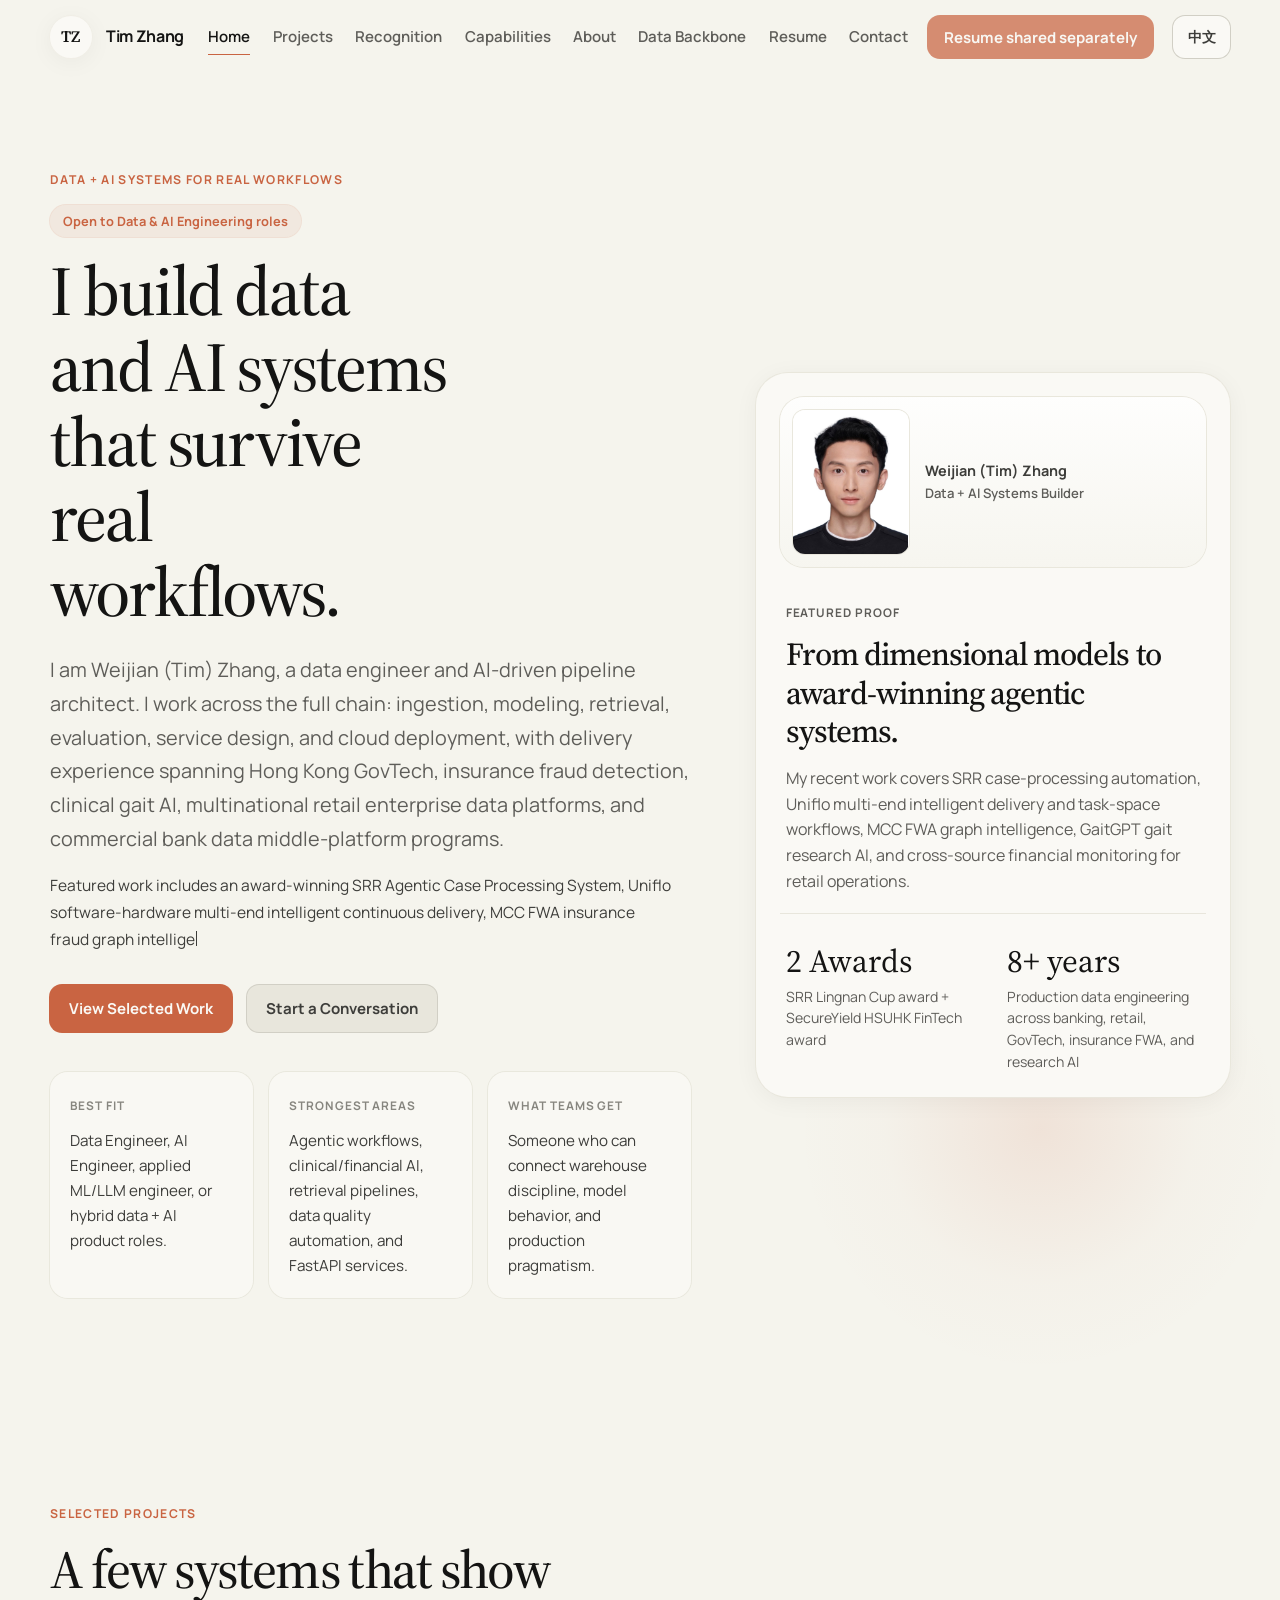
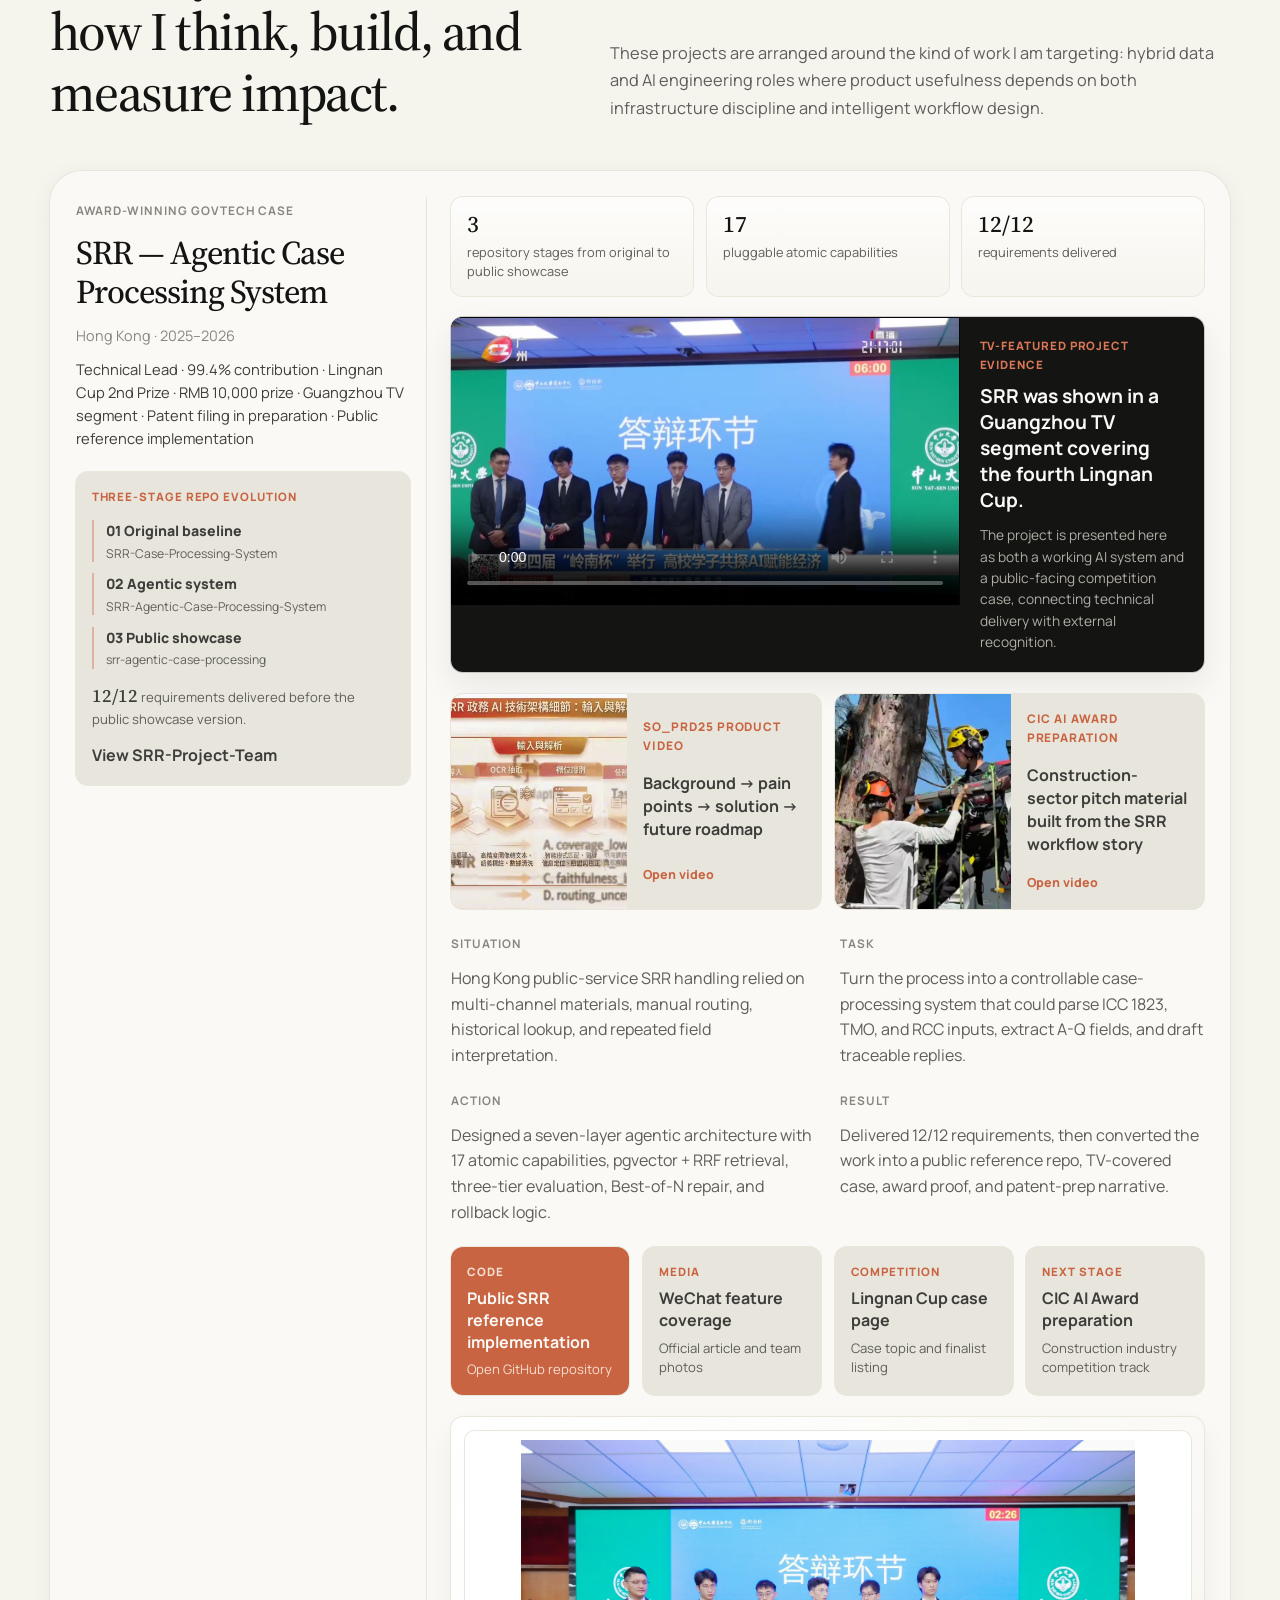
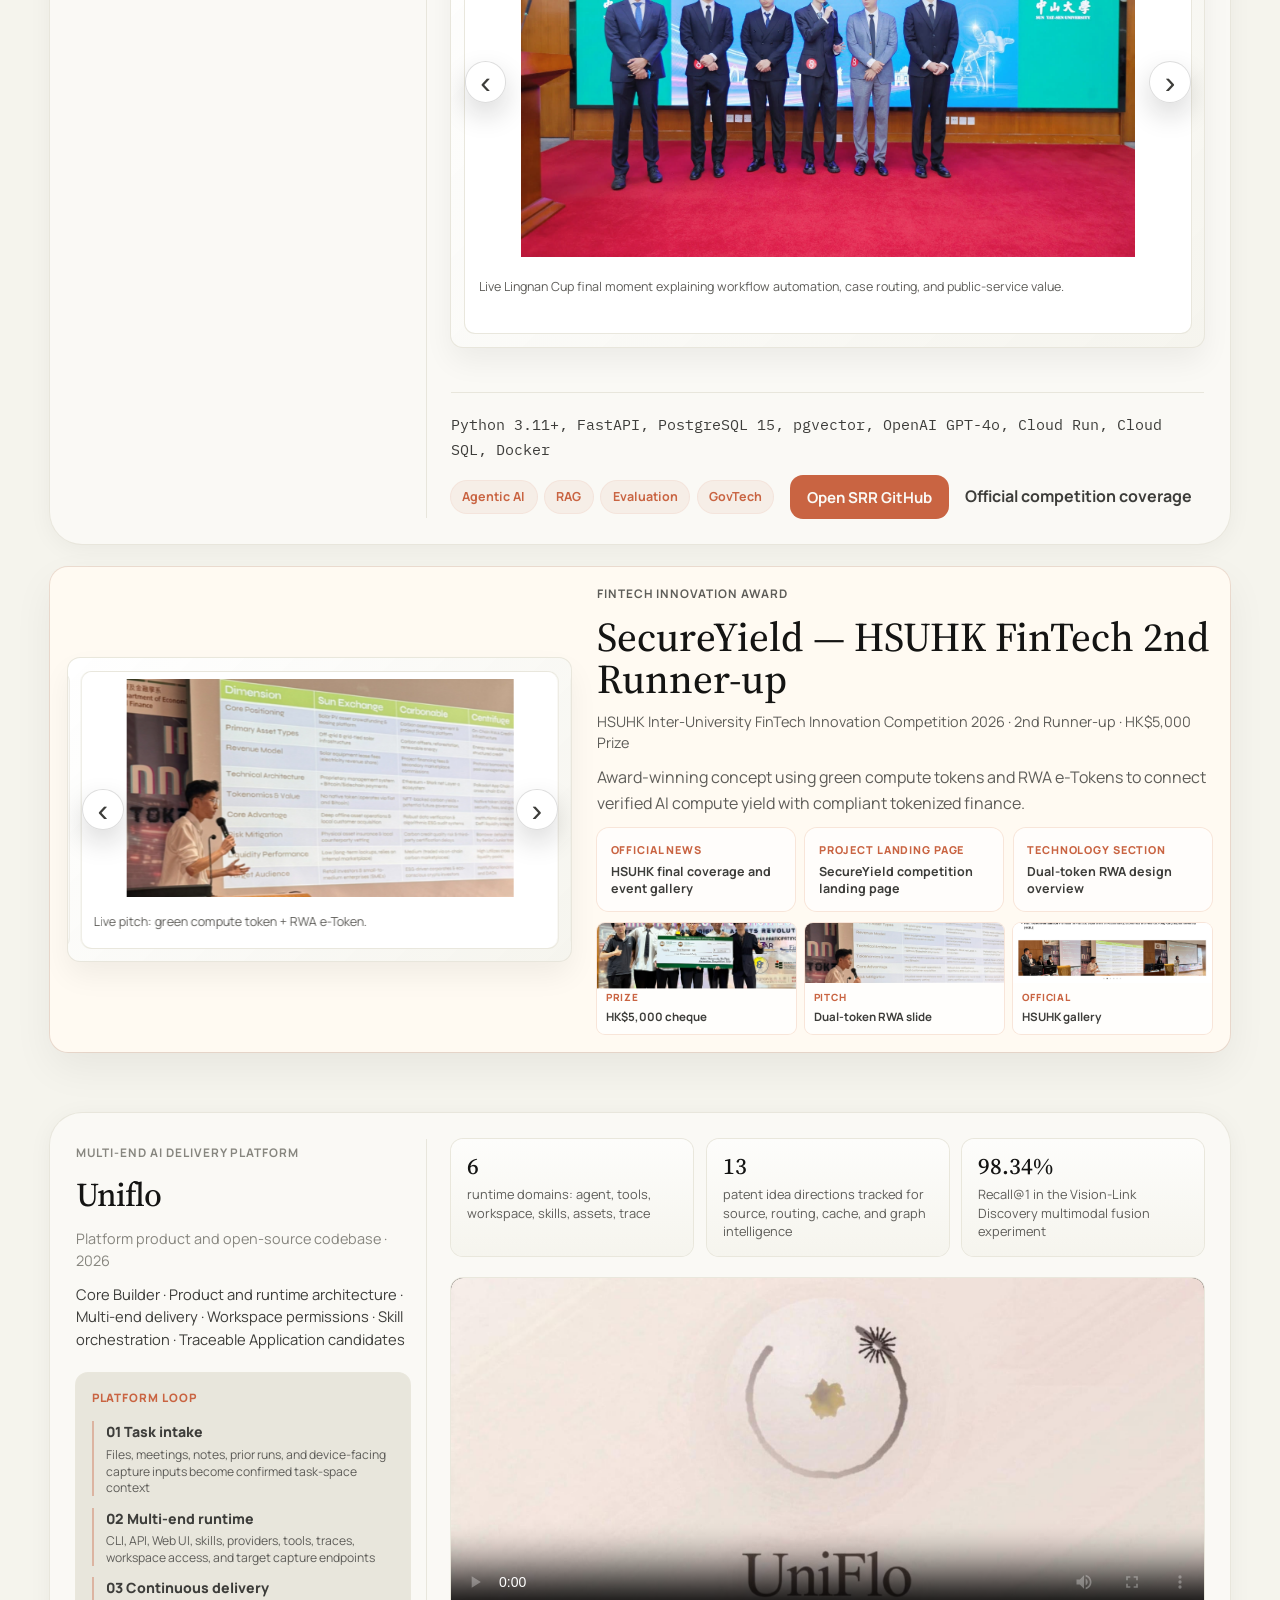
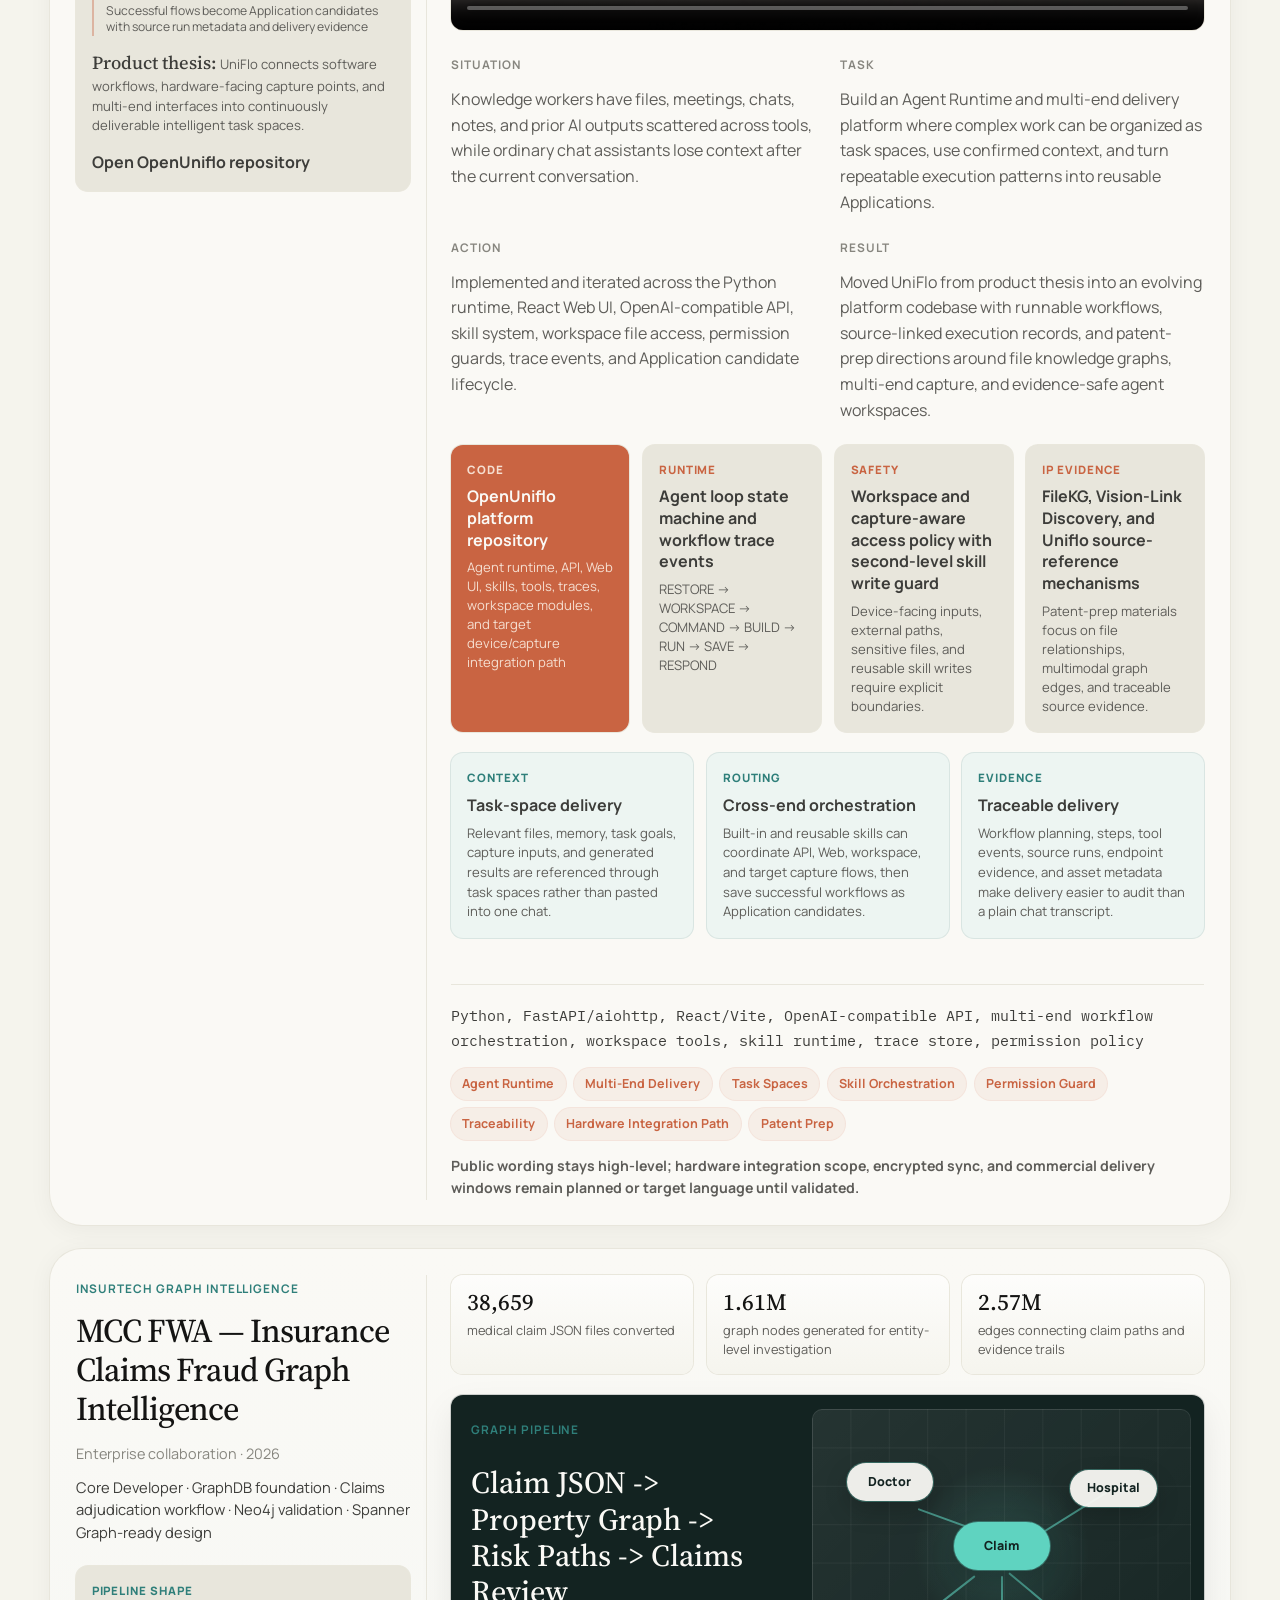
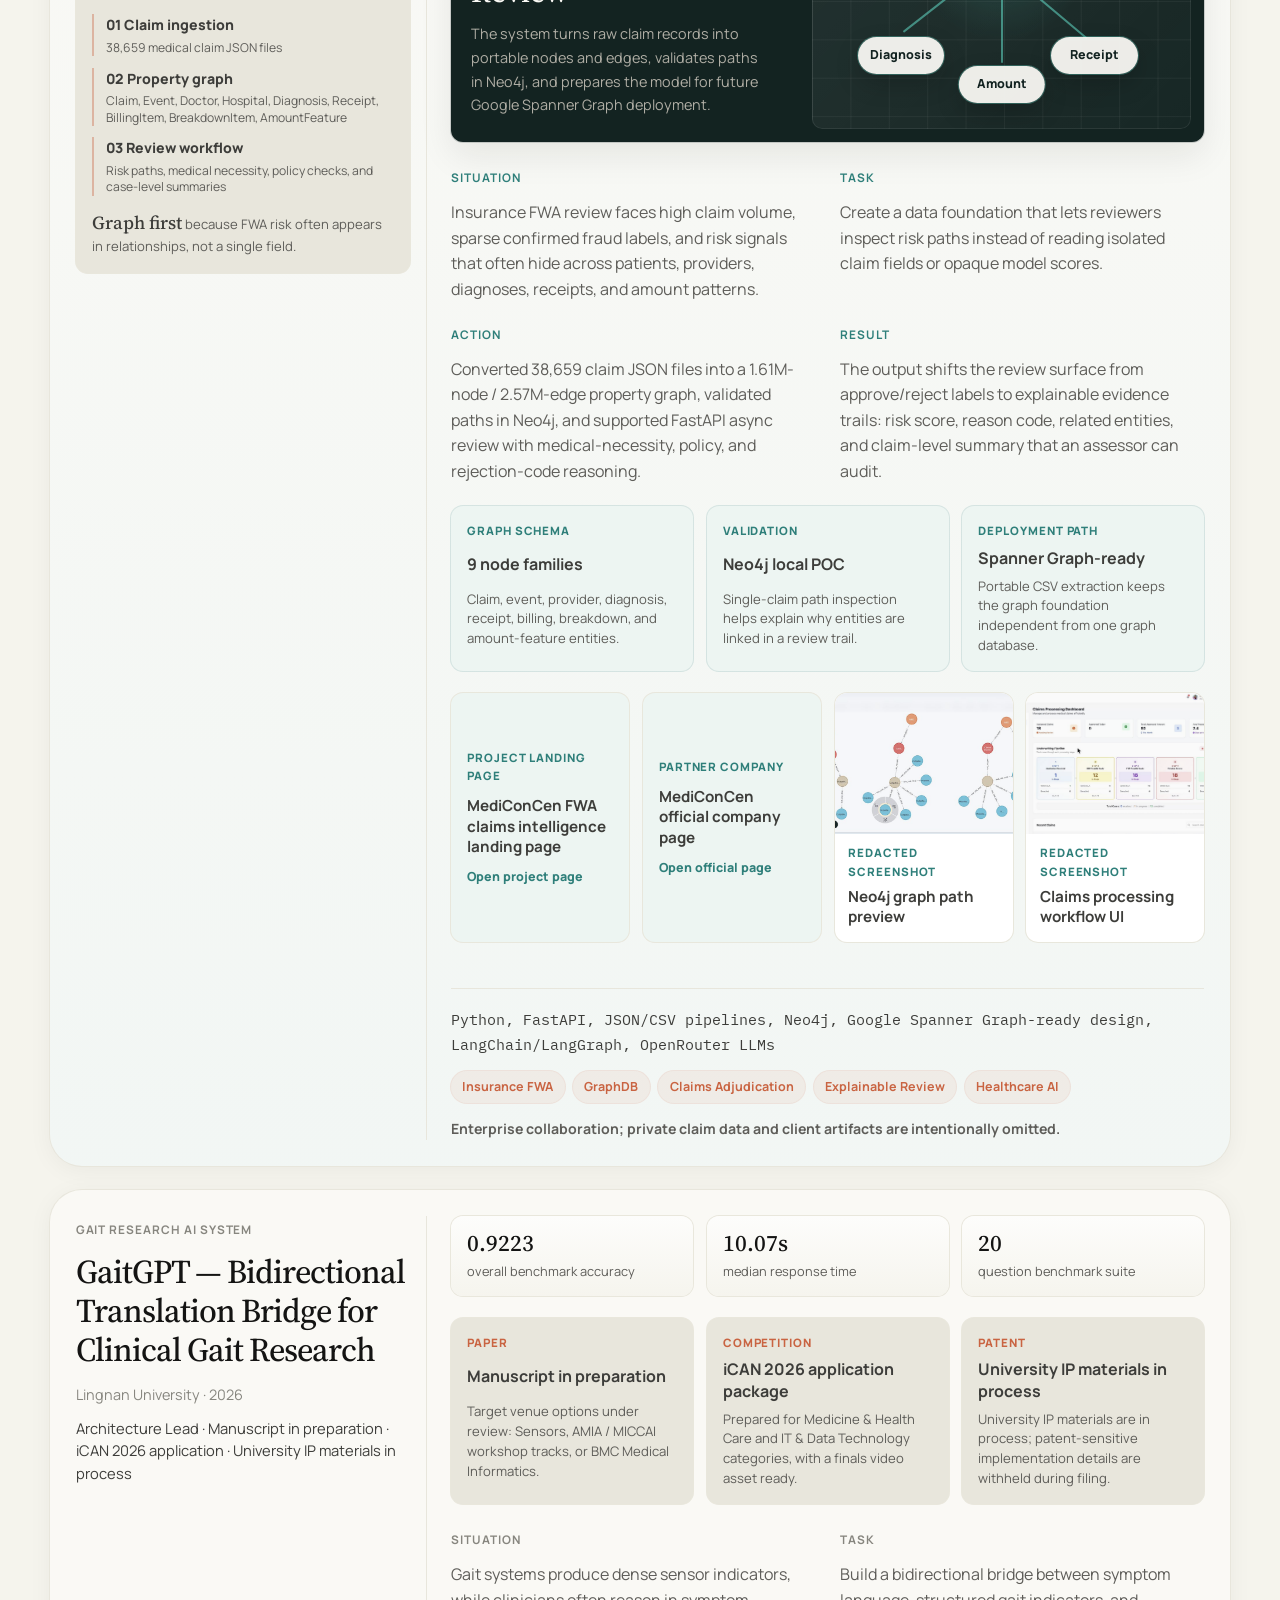
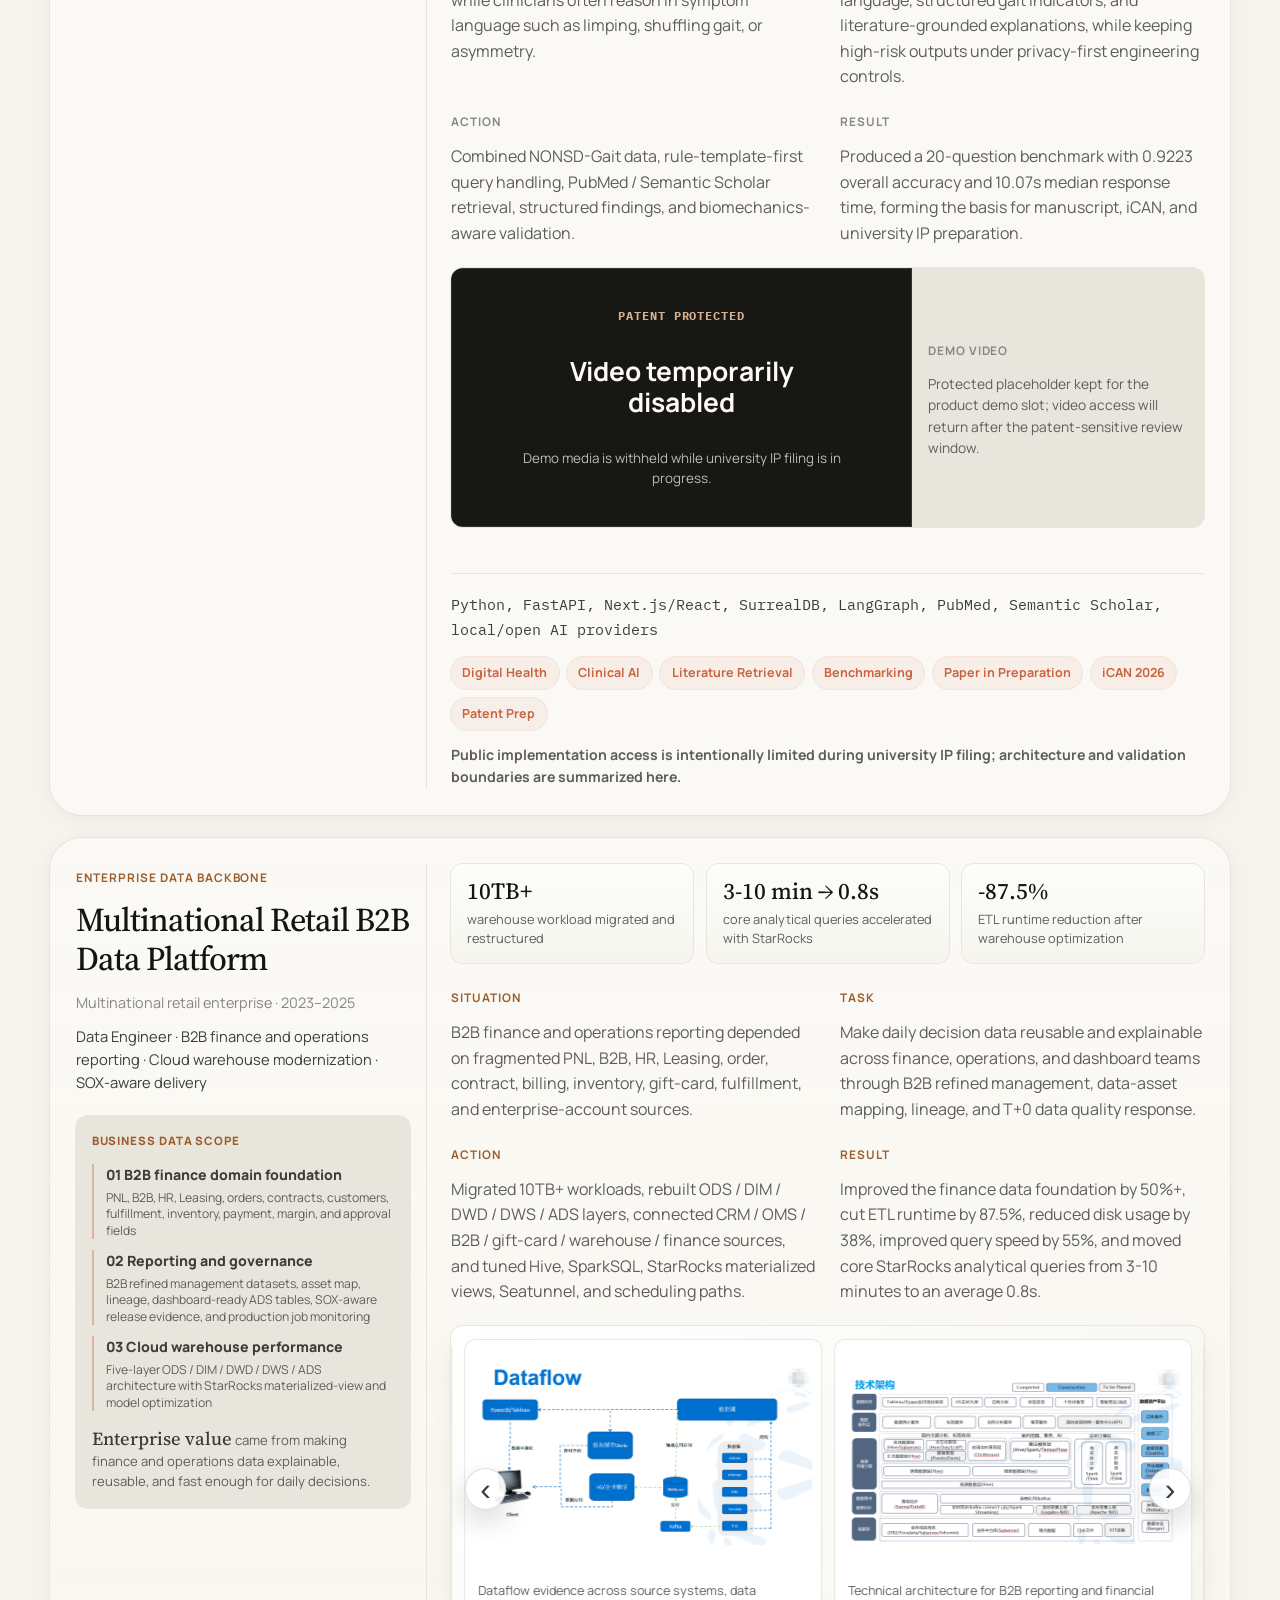
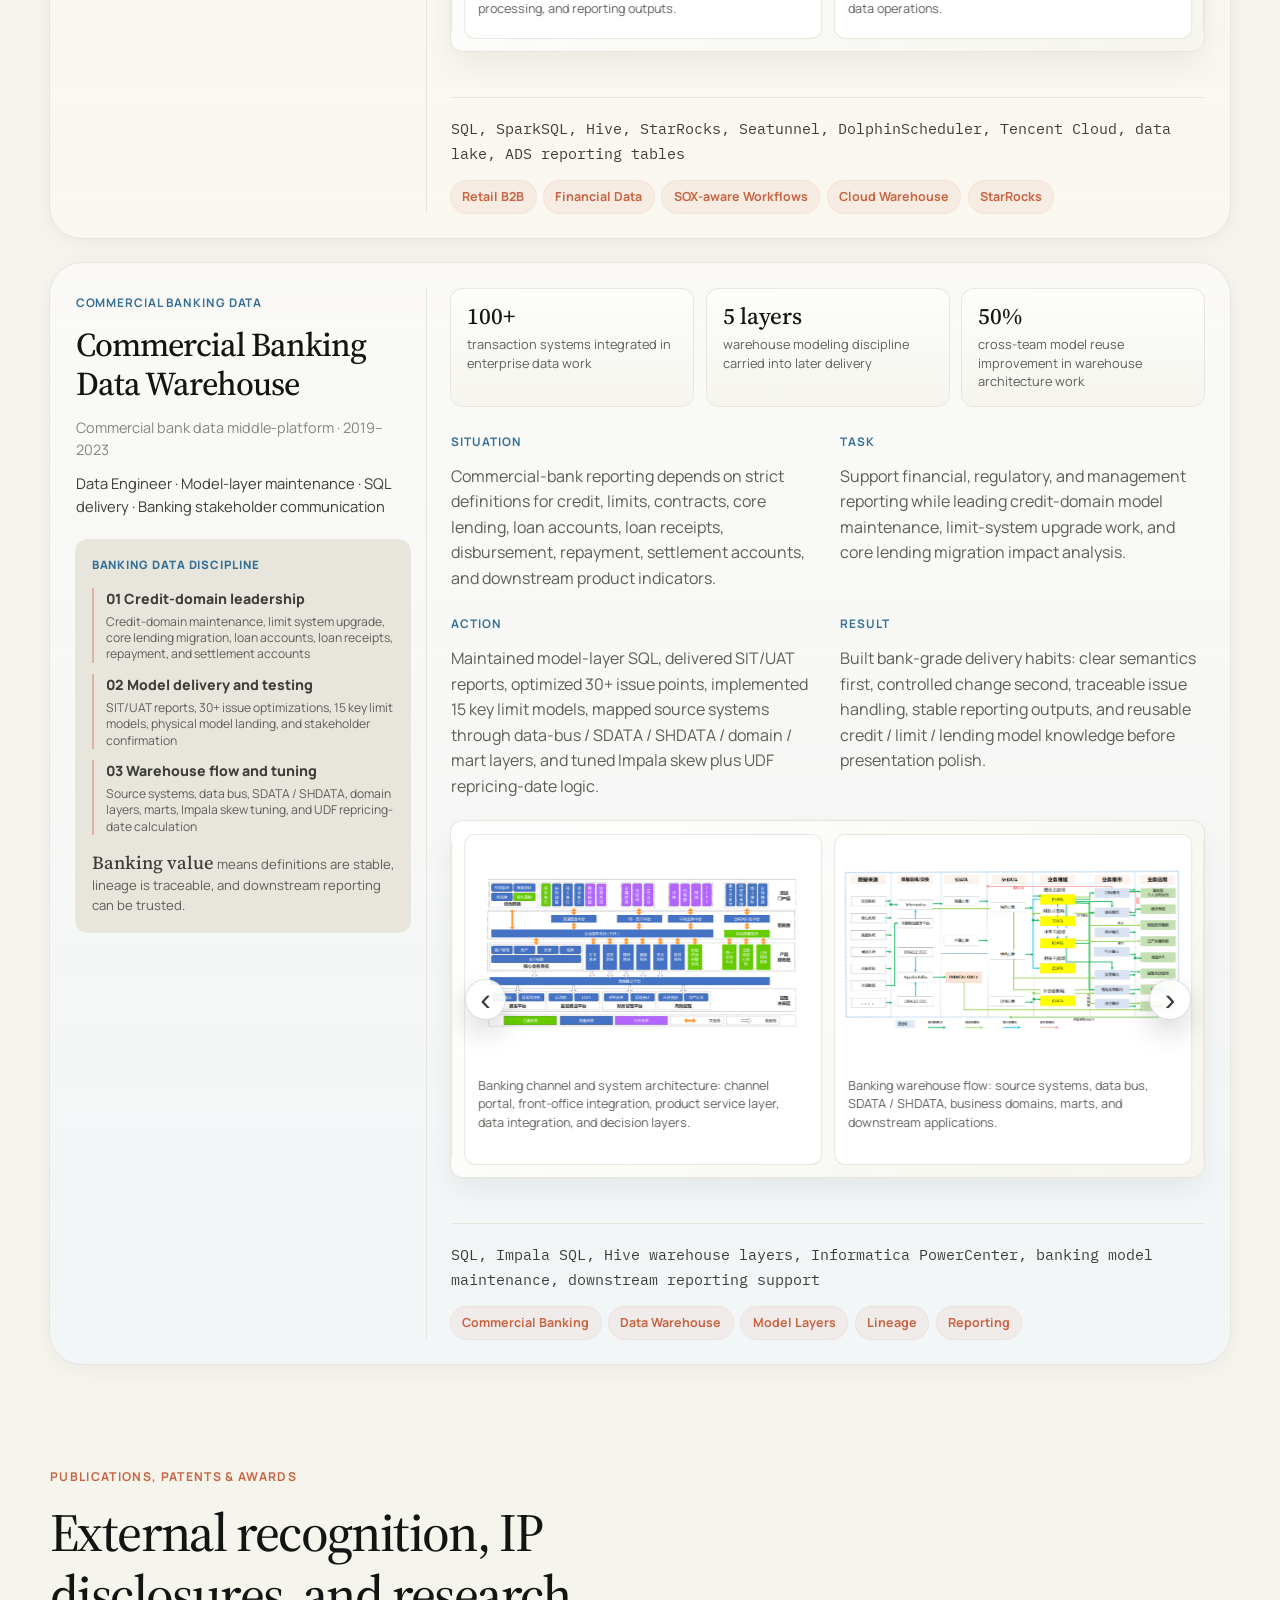
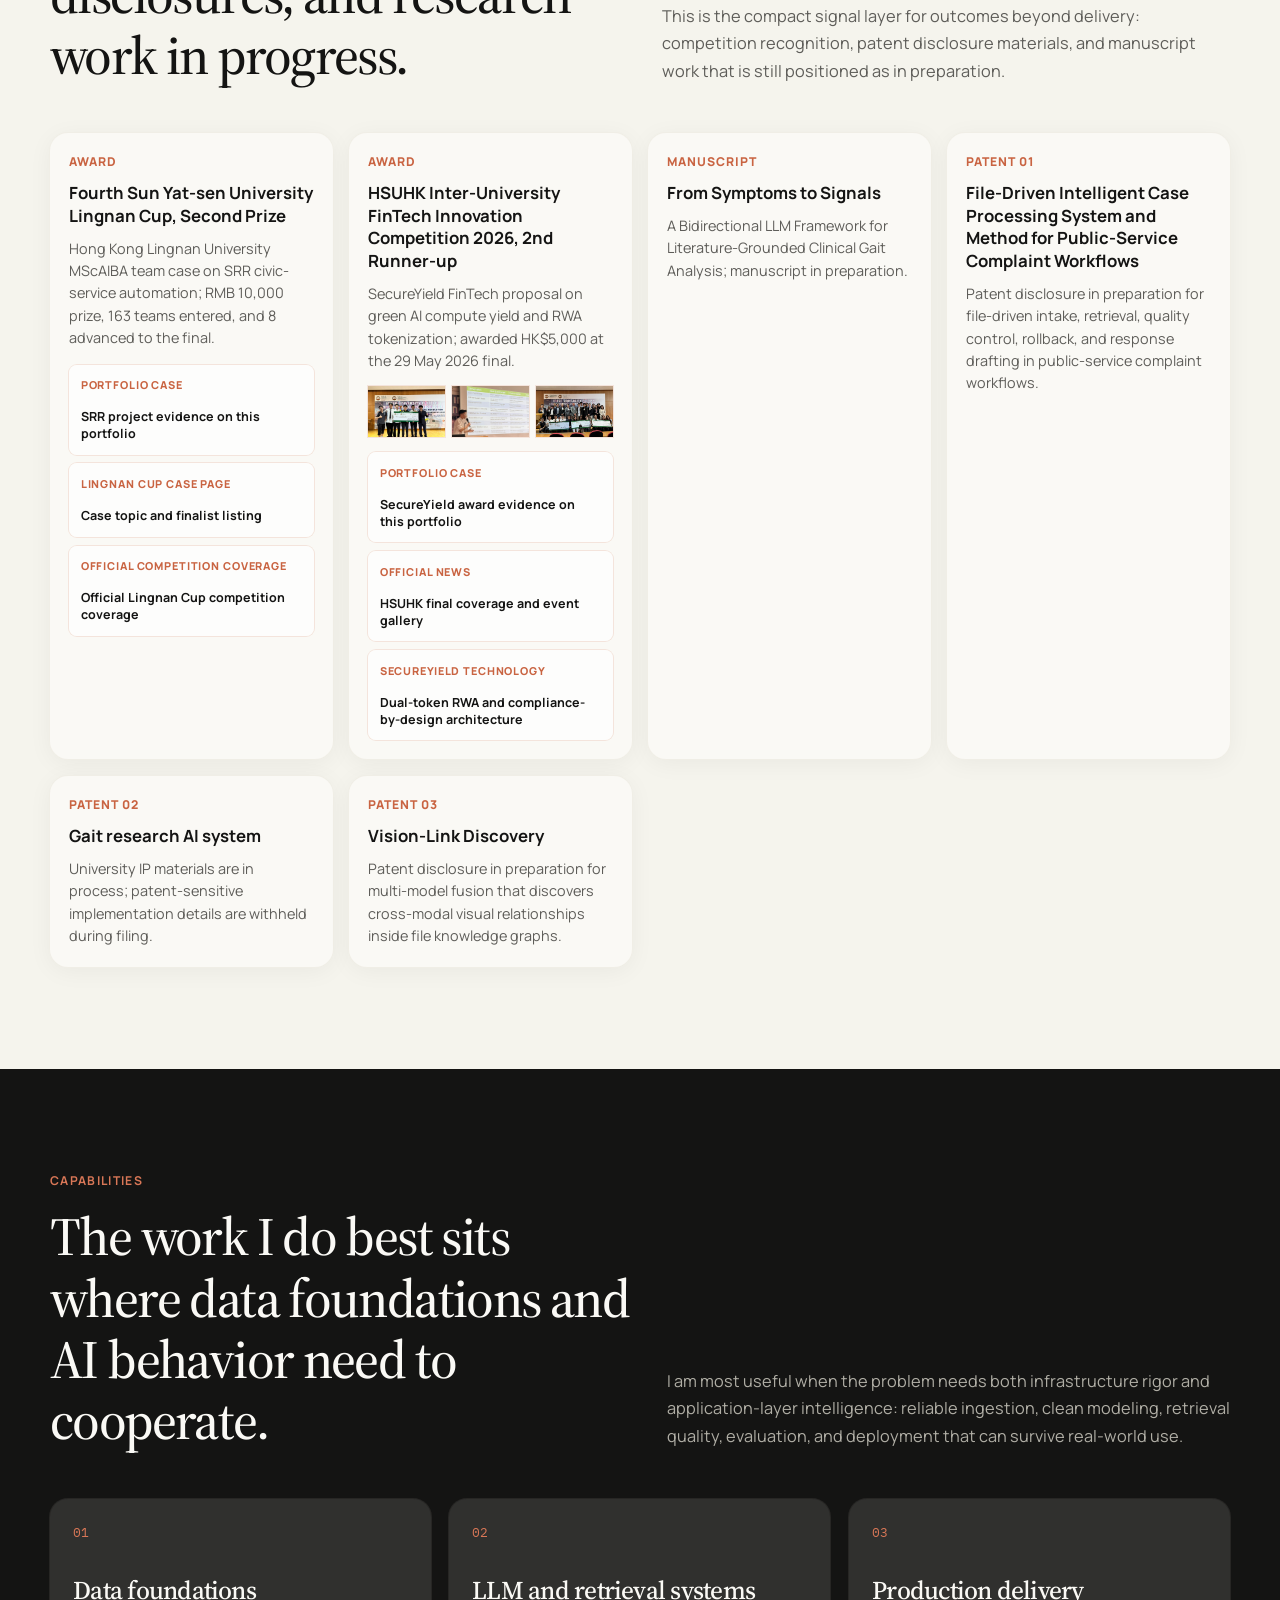
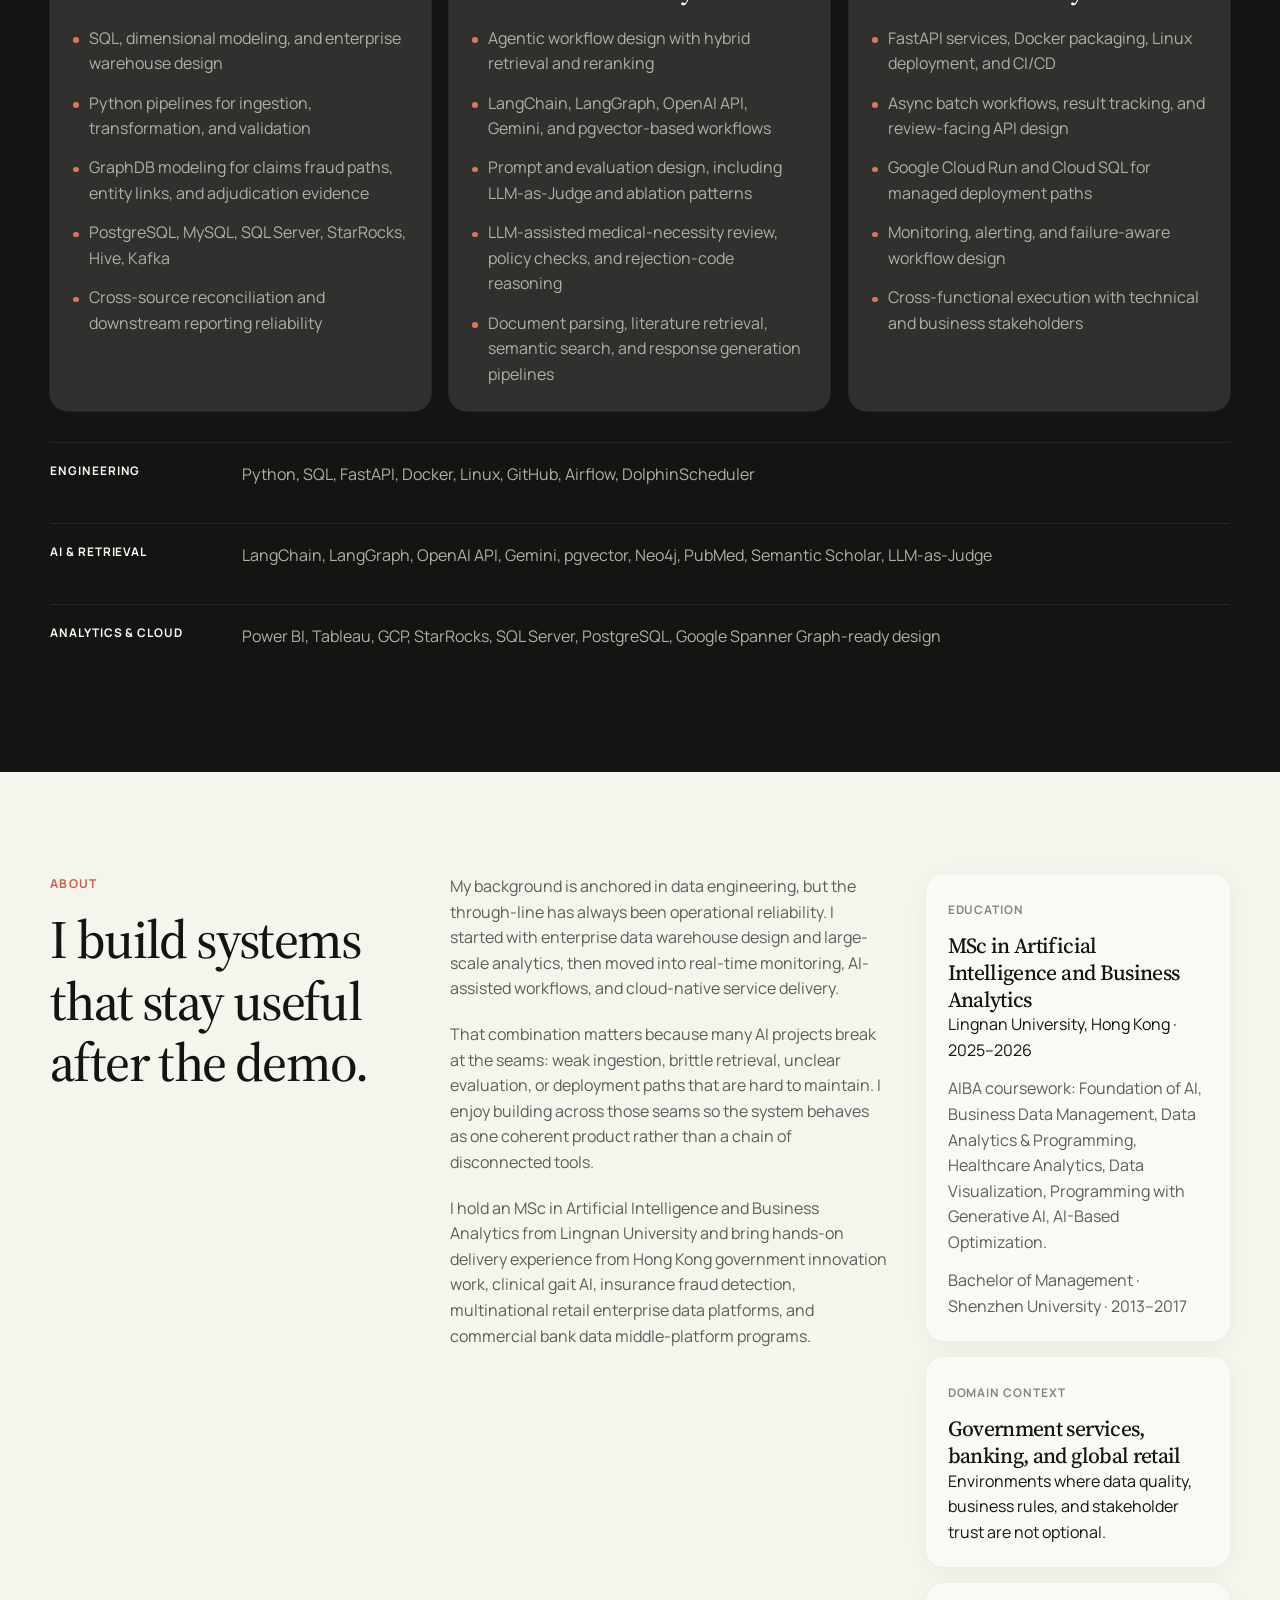
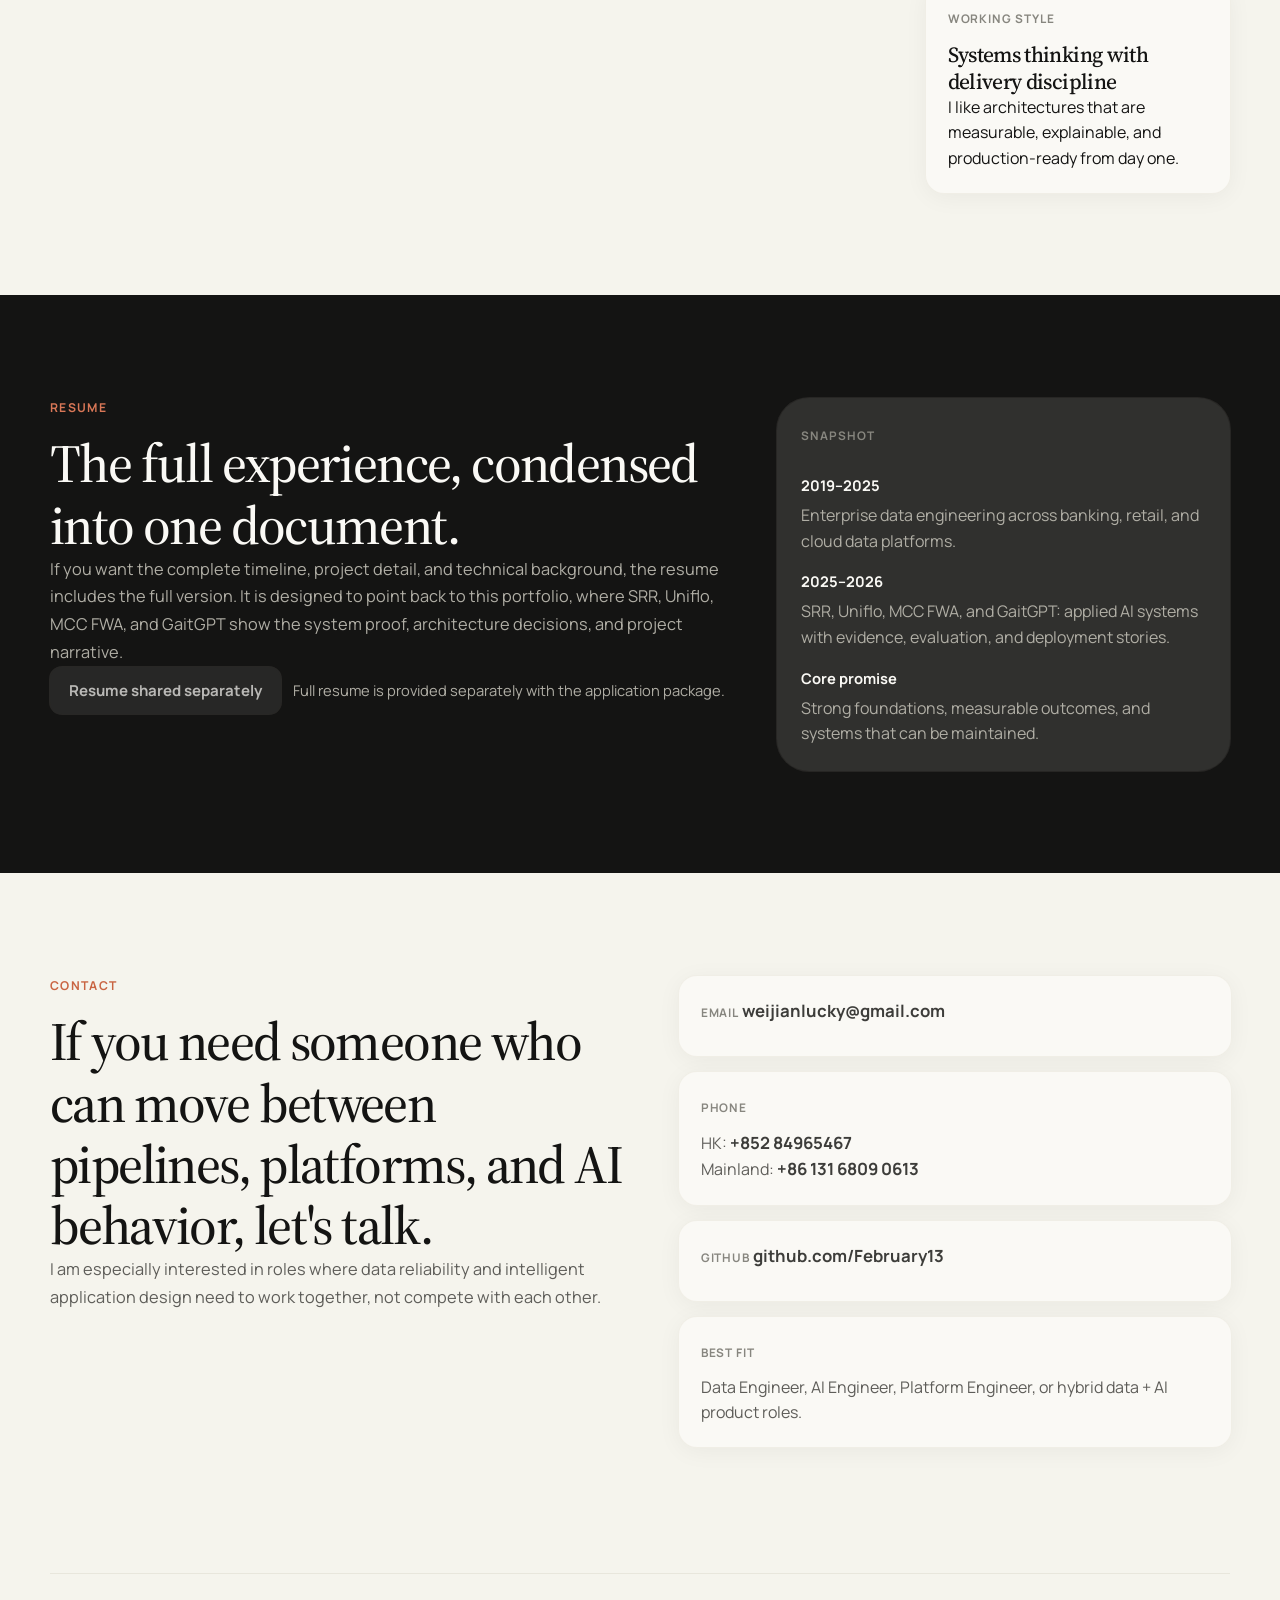
==== commit 424c1480: "Update portfolio competition evidence" ====
--- a/index.html
+++ b/index.html
@@ -239,7 +239,7 @@
                 </a>
               </div>
 
-	              <div class="evidence-board evidence-board-single" data-board-carousel data-board-visible="1" data-board-interval="5000" aria-label="SRR project visual evidence carousel">
+	              <div class="evidence-board evidence-board-single" data-board-carousel data-board-visible="1" data-board-interval="10000" aria-label="SRR project visual evidence carousel">
 	                <div class="evidence-board-track">
 	                <figure class="evidence-board-card">
 	                  <img src="assets/images/srr/evidence/team-defense-live.jpg" alt="SRR team presenting during the final defense session">
@@ -299,52 +299,72 @@
           </article>
 
           <aside id="secureyield" class="fintech-award-spotlight reveal" style="--reveal-delay: 0.1s;" aria-label="SecureYield FinTech competition award evidence">
-            <figure class="fintech-award-media">
-              <img src="assets/images/fintech/secureyield-hsuhk-award-2026.jpg" alt="SecureYield team holding the HSUHK FinTech Innovation Competition 2026 2nd Runner-up award cheque">
-              <figcaption>HSUHK Inter-University FinTech Innovation Competition 2026 final: SecureYield received 2nd Runner-up and the HK$5,000 prize.</figcaption>
-            </figure>
+            <div class="fintech-award-gallery">
+              <div class="evidence-board evidence-board-single fintech-award-carousel" data-board-carousel data-board-visible="1" data-board-interval="5200" aria-label="SecureYield competition evidence carousel">
+                <div class="evidence-board-track">
+                  <figure class="evidence-board-card">
+                    <img src="assets/images/fintech/secureyield-hsuhk-award-2026.jpg" alt="SecureYield team holding the HSUHK FinTech Innovation Competition 2026 2nd Runner-up award cheque">
+                    <figcaption>2nd Runner-up · HK$5,000 prize cheque.</figcaption>
+                  </figure>
+                  <figure class="evidence-board-card">
+                    <img src="assets/images/fintech/secureyield-stage-pitch-2026.jpg" alt="SecureYield live pitch with green compute and RWA competitor positioning slide">
+                    <figcaption>Live pitch: green compute token + RWA e-Token.</figcaption>
+                  </figure>
+                  <figure class="evidence-board-card">
+                    <img src="assets/images/fintech/secureyield-official-gallery-2026.png" alt="HSUHK official competition coverage page showing the judging panel and event gallery">
+                    <figcaption>HSUHK official coverage gallery.</figcaption>
+                  </figure>
+                  <figure class="evidence-board-card">
+                    <img src="assets/images/fintech/secureyield-winners-group-2026.png" alt="Group photo with champion, first runner-up, and second runner-up teams">
+                    <figcaption>Final winners group photo.</figcaption>
+                  </figure>
+                </div>
+              </div>
+            </div>
             <div class="fintech-award-copy">
               <p class="story-kicker">FinTech Innovation Award</p>
-              <h3>SecureYield — Green Compute Token + RWA e-Token</h3>
+              <h3>SecureYield — HSUHK FinTech 2nd Runner-up</h3>
               <p class="story-meta">HSUHK Inter-University FinTech Innovation Competition 2026 · 2nd Runner-up · HK$5,000 Prize</p>
               <p>
-                Competition-winning proposal using a dual-token mechanism: a green compute token records verified
-                MWh / GPU-hour yield, while an RWA e-Token represents tokenized economic rights that can be packaged
-                into compliant ESG finance products.
+                Award-winning concept using green compute tokens and RWA e-Tokens to connect verified AI compute
+                yield with compliant tokenized finance.
               </p>
-              <div class="fintech-proof-grid" aria-label="SecureYield proof points">
-                <div>
-                  <span>Green Compute Token</span>
-                  <strong>Links green power, REC evidence, GPU-hour output, revenue proof, and audit hashes.</strong>
-                </div>
-                <div>
-                  <span>RWA e-Token</span>
-                  <strong>Tokenizes verified economic rights through HK SPV / trust / custody structure.</strong>
-                </div>
-                <div>
-                  <span>Separation of Powers</span>
-                  <strong>AI compliance agents screen; smart contracts move cash; licensed custody holds assets.</strong>
-                </div>
-              </div>
-              <div class="story-tags">
-                <span>FinTech</span>
-                <span>RWA Tokenization</span>
-                <span>Digital Assets</span>
-                <span>ESG Finance</span>
-              </div>
               <div class="fintech-source-grid" aria-label="SecureYield external project evidence">
-                <a class="fintech-source-card" href="https://fintech.hsu.edu.hk/hsuhk-inter-university-fintech-innovation-competition-2026/" target="_blank" rel="noopener">
-                  <span>Competition Source</span>
-                  <strong>HSUHK official competition page</strong>
+                <a class="fintech-source-card" href="https://fintech.hsu.edu.hk/hsuhk-successfully-hosted-the-2026-inter-university-fintech-innovation-competition/" target="_blank" rel="noopener">
+                  <span>Official News</span>
+                  <strong>HSUHK final coverage and event gallery</strong>
                 </a>
                 <a class="fintech-source-card" href="https://rwa-fintech-innovation.github.io/SecureYield/" target="_blank" rel="noopener">
                   <span>Project Landing Page</span>
-                  <strong>Green AI compute yield and RWA tokenization story</strong>
+                  <strong>SecureYield competition landing page</strong>
                 </a>
                 <a class="fintech-source-card" href="https://rwa-fintech-innovation.github.io/SecureYield/#technology" target="_blank" rel="noopener">
                   <span>Technology Section</span>
-                  <strong>Evidence Vault, token types, agent-native architecture, and HK compliance-by-design</strong>
+                  <strong>Dual-token RWA design overview</strong>
                 </a>
+              </div>
+              <div class="fintech-zoom-grid" aria-label="SecureYield zoomed evidence highlights">
+                <figure class="fintech-zoom-card fintech-zoom-cheque">
+                  <img src="assets/images/fintech/secureyield-hsuhk-award-2026.jpg" alt="Zoomed crop of the SecureYield 2nd Runner-up prize cheque">
+                  <figcaption>
+                    <span>Prize</span>
+                    <strong>HK$5,000 cheque</strong>
+                  </figcaption>
+                </figure>
+                <figure class="fintech-zoom-card fintech-zoom-pitch">
+                  <img src="assets/images/fintech/secureyield-stage-pitch-2026.jpg" alt="Zoomed crop of SecureYield live pitch competitor positioning slide">
+                  <figcaption>
+                    <span>Pitch</span>
+                    <strong>Dual-token RWA slide</strong>
+                  </figcaption>
+                </figure>
+                <figure class="fintech-zoom-card fintech-zoom-official">
+                  <img src="assets/images/fintech/secureyield-official-gallery-2026.png" alt="Zoomed crop of the HSUHK official coverage gallery">
+                  <figcaption>
+                    <span>Official</span>
+                    <strong>HSUHK gallery</strong>
+                  </figcaption>
+                </figure>
               </div>
             </div>
           </aside>
@@ -930,6 +950,25 @@
 	            <span>Award</span>
 	            <strong>HSUHK Inter-University FinTech Innovation Competition 2026, 2nd Runner-up</strong>
 	            <p>SecureYield FinTech proposal on green AI compute yield and RWA tokenization; awarded HK$5,000 at the 29 May 2026 final.</p>
+	            <div class="recognition-thumb-strip" aria-label="SecureYield award visual evidence">
+	              <img src="assets/images/fintech/secureyield-hsuhk-award-2026.jpg" alt="SecureYield 2nd Runner-up prize cheque">
+	              <img src="assets/images/fintech/secureyield-stage-pitch-2026.jpg" alt="SecureYield live pitch">
+	              <img src="assets/images/fintech/secureyield-winners-group-2026.png" alt="FinTech competition award group photo">
+	            </div>
+	            <div class="recognition-source-grid" aria-label="SecureYield award evidence links">
+	              <a class="fintech-source-card" href="#secureyield">
+	                <span>Portfolio Case</span>
+	                <strong>SecureYield award evidence on this portfolio</strong>
+	              </a>
+	              <a class="fintech-source-card" href="https://fintech.hsu.edu.hk/hsuhk-successfully-hosted-the-2026-inter-university-fintech-innovation-competition/" target="_blank" rel="noopener">
+	                <span>Official News</span>
+	                <strong>HSUHK final coverage and event gallery</strong>
+	              </a>
+	              <a class="fintech-source-card" href="https://rwa-fintech-innovation.github.io/SecureYield/#technology" target="_blank" rel="noopener">
+	                <span>SecureYield Technology</span>
+	                <strong>Dual-token RWA and compliance-by-design architecture</strong>
+	              </a>
+	            </div>
 	          </article>
 	          <article class="recognition-card reveal stagger" style="--reveal-delay: 0.24s;">
 	            <span>Manuscript</span>
--- a/assets/css/styles.css
+++ b/assets/css/styles.css
@@ -748,6 +748,21 @@
   border-radius: var(--radius-sm);
 }
 
+.recognition-thumb-strip {
+  display: grid;
+  grid-template-columns: repeat(3, minmax(0, 1fr));
+  gap: 0.45rem;
+  margin-top: 0.85rem;
+}
+
+.recognition-thumb-strip img {
+  width: 100%;
+  height: 3.2rem;
+  border-radius: var(--radius-xs);
+  object-fit: cover;
+  box-shadow: 0 0 0 1px rgba(201, 100, 66, 0.14);
+}
+
 .fintech-award-spotlight {
   display: grid;
   grid-template-columns: minmax(0, 0.9fr) minmax(0, 1.1fr);
@@ -755,7 +770,7 @@
   align-items: center;
   scroll-margin-top: calc(var(--nav-height) + 1rem);
   margin-bottom: 2.25rem;
-  padding: clamp(1rem, 2.5vw, 1.35rem);
+  padding: clamp(0.85rem, 2.2vw, 1.15rem);
   border-radius: var(--radius-lg);
   background: #fffaf2;
   box-shadow: 0 0 0 1px rgba(201, 100, 66, 0.16), rgba(20, 20, 19, 0.06) 0 16px 42px;
@@ -784,17 +799,109 @@
   line-height: 1.45;
 }
 
+.fintech-award-gallery {
+  display: grid;
+  gap: 0.9rem;
+}
+
+.fintech-award-carousel {
+  padding: 0.65rem;
+}
+
+.fintech-award-carousel.evidence-board-single .evidence-board-card img {
+  height: clamp(11.5rem, 19vw, 14.5rem);
+  padding: 0.45rem;
+  object-fit: contain;
+  background: #fff;
+}
+
+.fintech-award-carousel .evidence-board-card:nth-child(2) img {
+  object-position: center;
+}
+
+.fintech-award-carousel .evidence-board-card:nth-child(3) img {
+  object-position: center top;
+}
+
+.fintech-award-carousel .evidence-board-card figcaption {
+  min-height: 2.75rem;
+  padding: 0.56rem 0.75rem 0.68rem;
+}
+
+.fintech-zoom-grid {
+  display: grid;
+  grid-template-columns: repeat(3, minmax(0, 1fr));
+  gap: 0.55rem;
+}
+
+.fintech-zoom-card {
+  overflow: hidden;
+  margin: 0;
+  border-radius: var(--radius-sm);
+  background: rgba(255, 255, 255, 0.76);
+  box-shadow: 0 0 0 1px rgba(201, 100, 66, 0.14);
+}
+
+.fintech-zoom-card img {
+  display: block;
+  width: 100%;
+  height: 3.75rem;
+  object-fit: cover;
+  transition: transform 180ms ease;
+}
+
+.fintech-zoom-card:hover img {
+  transform: scale(1.04);
+}
+
+.fintech-zoom-cheque img {
+  object-position: 50% 66%;
+  transform: scale(1.18);
+}
+
+.fintech-zoom-cheque:hover img {
+  transform: scale(1.22);
+}
+
+.fintech-zoom-pitch img {
+  object-position: 45% center;
+}
+
+.fintech-zoom-official img {
+  object-position: center bottom;
+}
+
+.fintech-zoom-card figcaption {
+  display: grid;
+  gap: 0.22rem;
+  padding: 0.46rem 0.56rem 0.56rem;
+}
+
+.fintech-zoom-card span {
+  color: var(--brand);
+  font-size: 0.62rem;
+  font-weight: 800;
+  letter-spacing: 0.08em;
+  text-transform: uppercase;
+}
+
+.fintech-zoom-card strong {
+  color: var(--text-deep);
+  font-size: 0.72rem;
+  line-height: 1.35;
+}
+
 .fintech-award-copy {
   display: grid;
-  gap: 0.85rem;
+  gap: 0.7rem;
 }
 
 .fintech-award-copy h3 {
   margin: 0;
   font-family: var(--font-serif);
-  font-size: clamp(1.9rem, 4vw, 3rem);
+  font-size: clamp(1.75rem, 3.5vw, 2.55rem);
   font-weight: 500;
-  line-height: 0.98;
+  line-height: 1.03;
 }
 
 .fintech-award-copy p {
@@ -835,7 +942,7 @@
 
 .fintech-source-grid {
   display: grid;
-  grid-template-columns: repeat(3, minmax(0, 1fr));
+  grid-template-columns: repeat(auto-fit, minmax(min(100%, 9.5rem), 1fr));
   gap: 0.65rem;
 }
 
@@ -2087,6 +2194,7 @@
 	  .recognition-grid,
 	  .fintech-award-spotlight,
 	  .fintech-proof-grid,
+	  .fintech-zoom-grid,
 	  .fintech-source-grid,
 	  .hero-signals,
 	  .hero-metrics,
@@ -2105,6 +2213,14 @@
     grid-template-columns: 1fr;
   }
 
+  .fintech-zoom-grid {
+    grid-template-columns: repeat(3, minmax(0, 1fr));
+  }
+
+  .fintech-zoom-card strong {
+    font-size: 0.66rem;
+  }
+
   .story-broadcast-panel video {
     min-height: 0;
   }
@@ -2170,9 +2286,13 @@
 	    height: 13rem;
 	  }
 
-	  .evidence-board-single .evidence-board-card img {
-	    height: 18rem;
-	  }
+  .evidence-board-single .evidence-board-card img {
+    height: 18rem;
+  }
+
+  .fintech-award-carousel.evidence-board-single .evidence-board-card img {
+    height: 12.5rem;
+  }
 
   .toolband {
     grid-template-columns: 1fr;
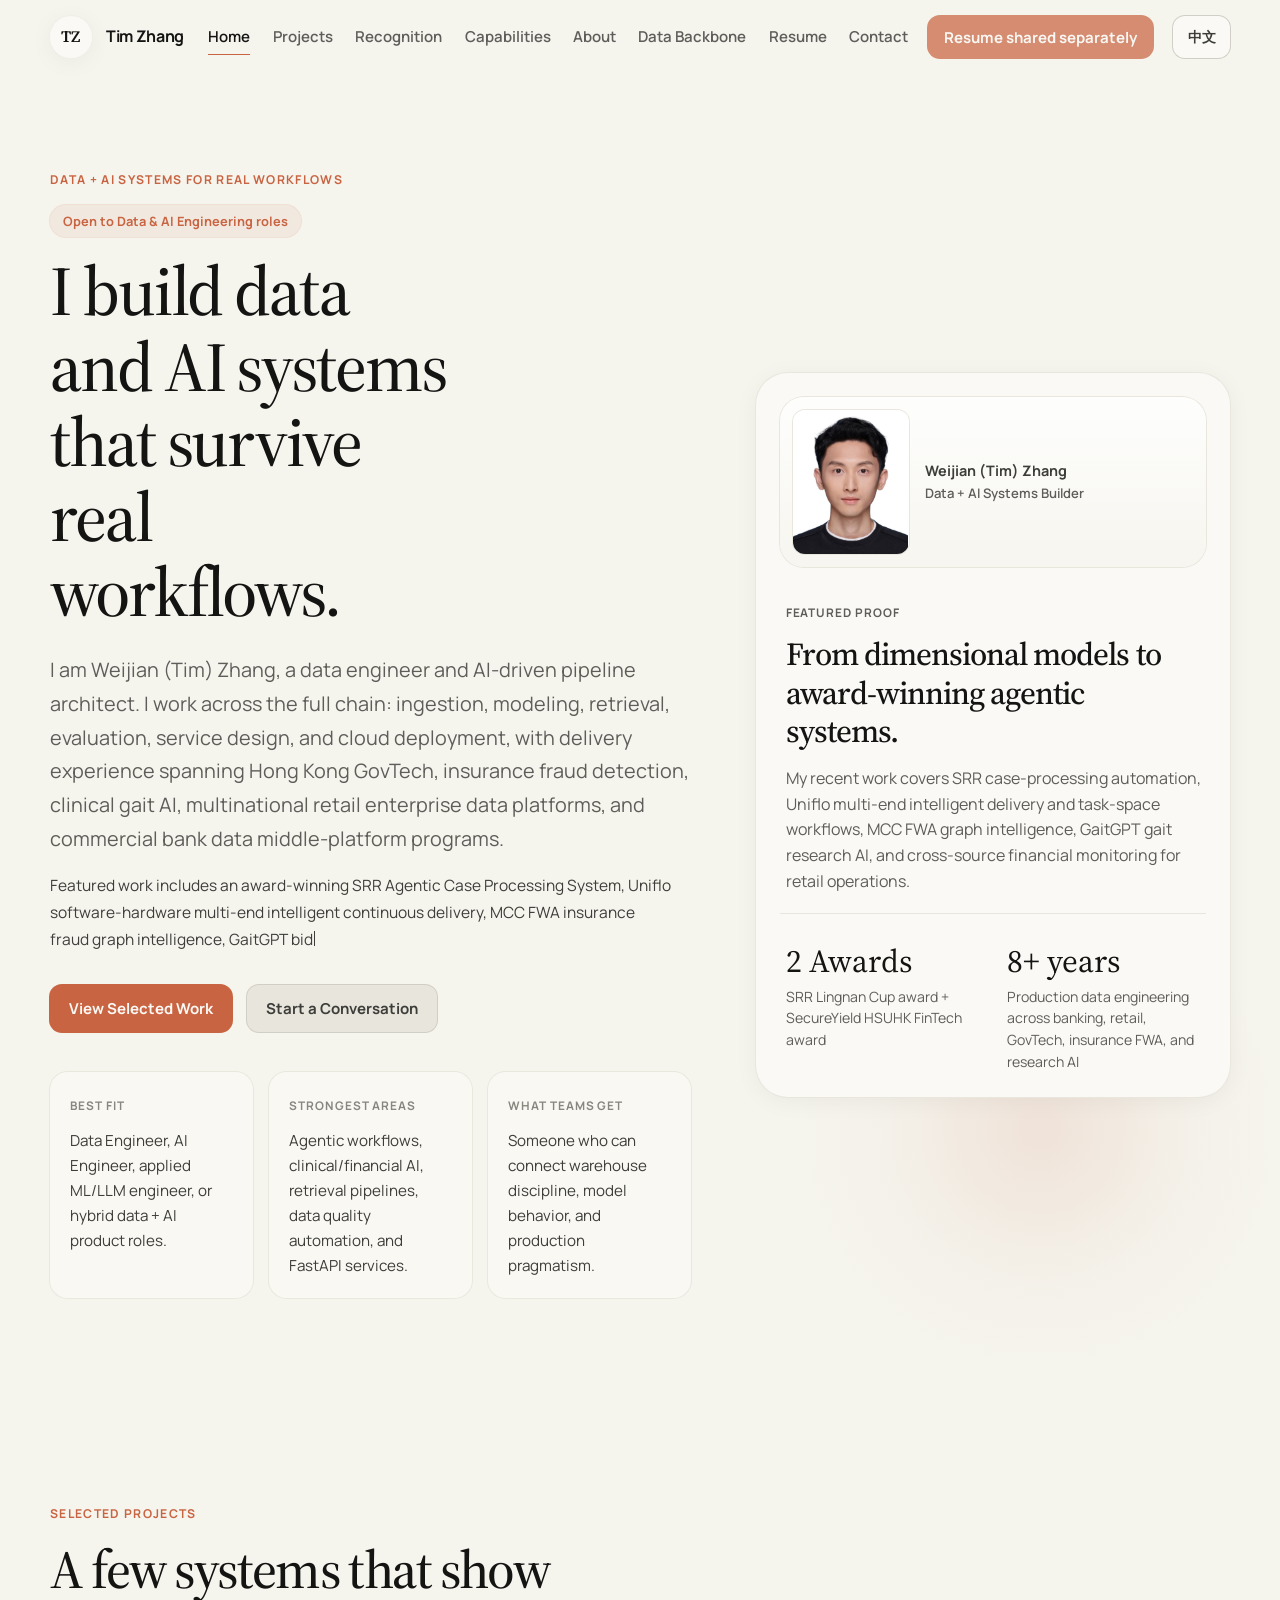
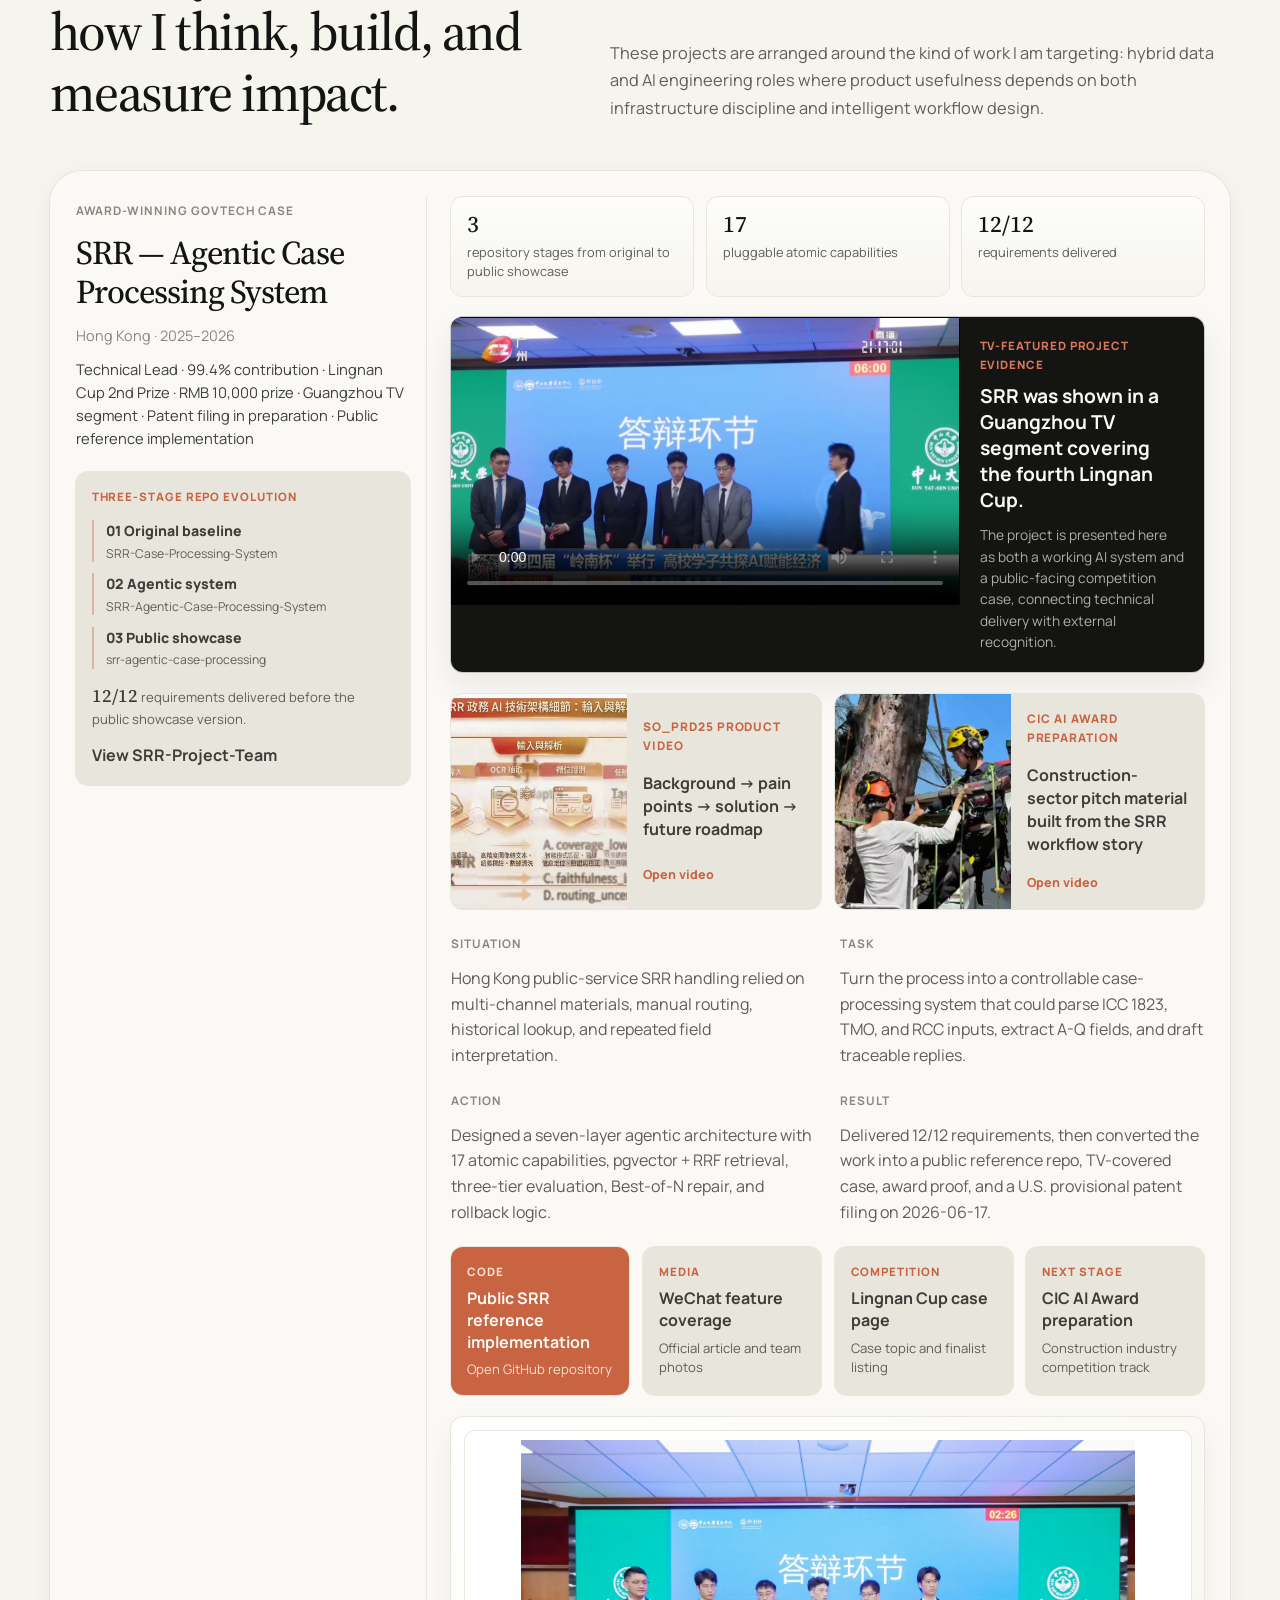
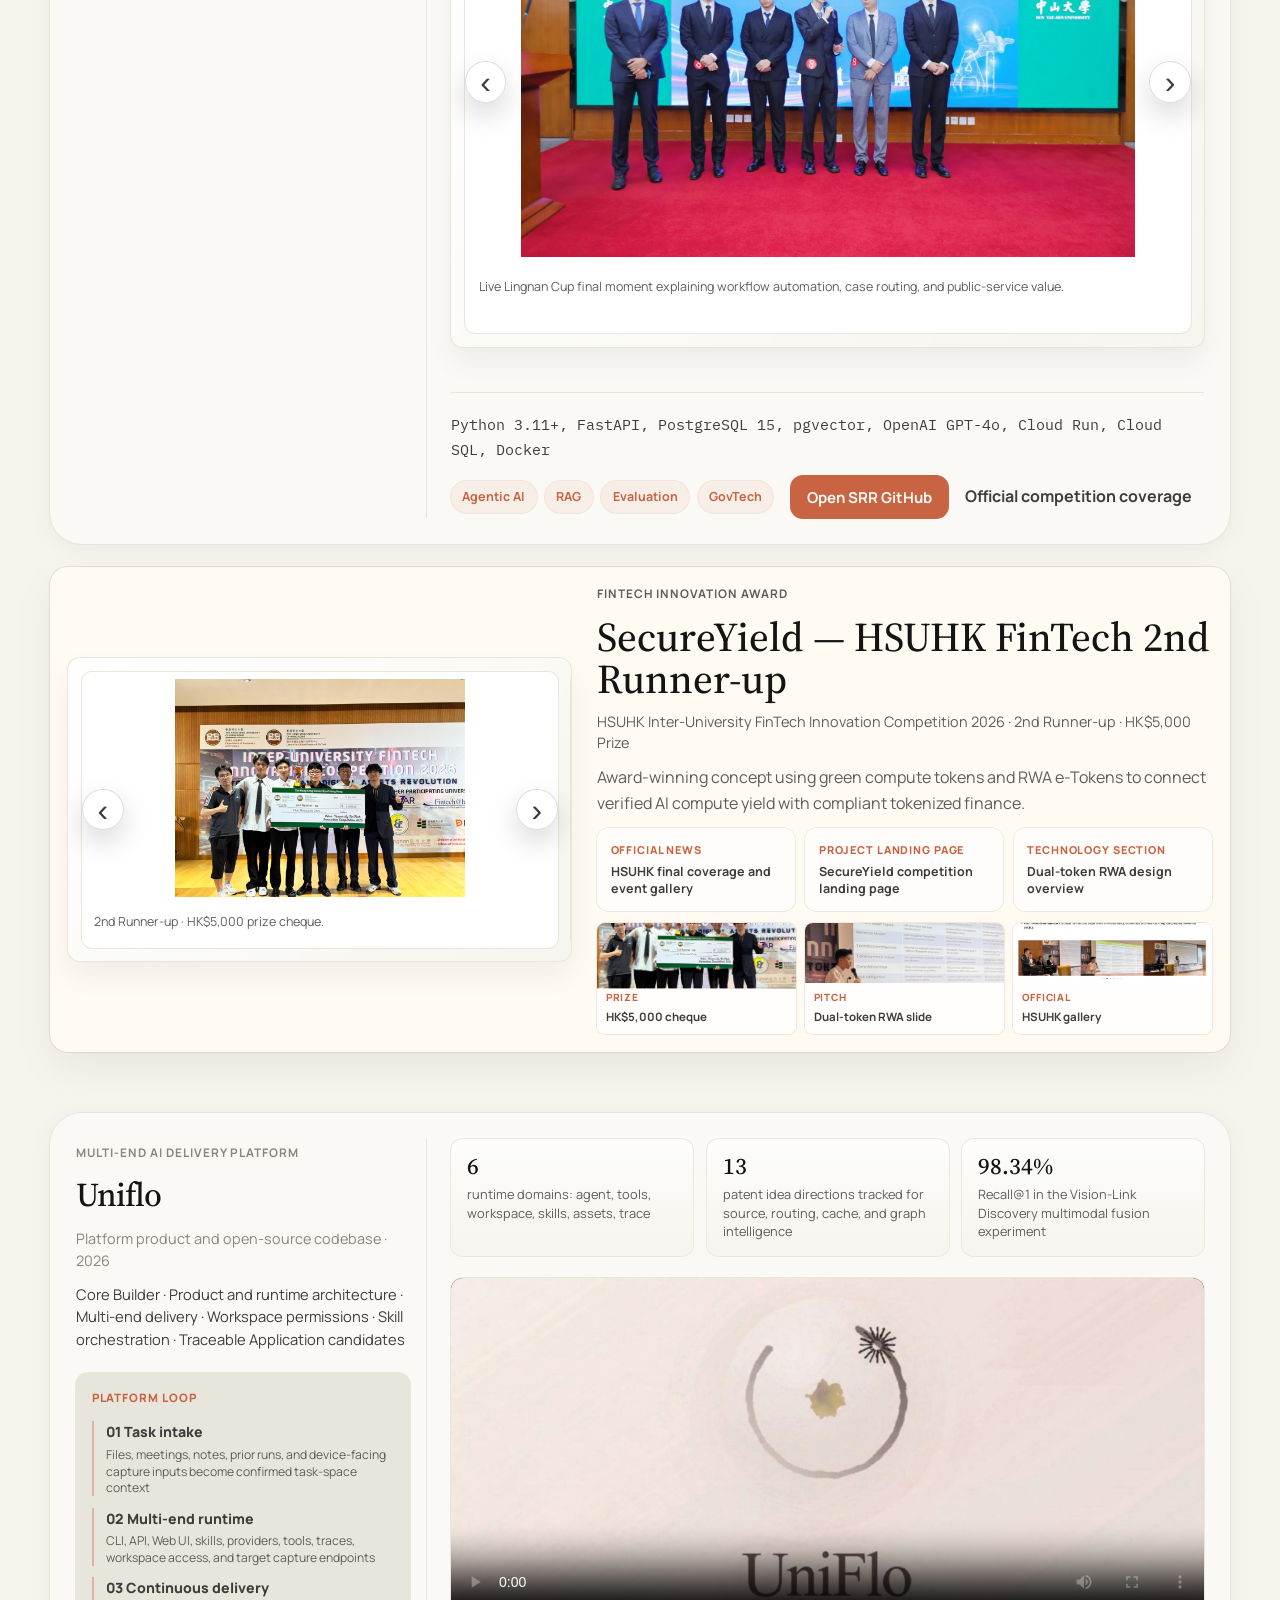
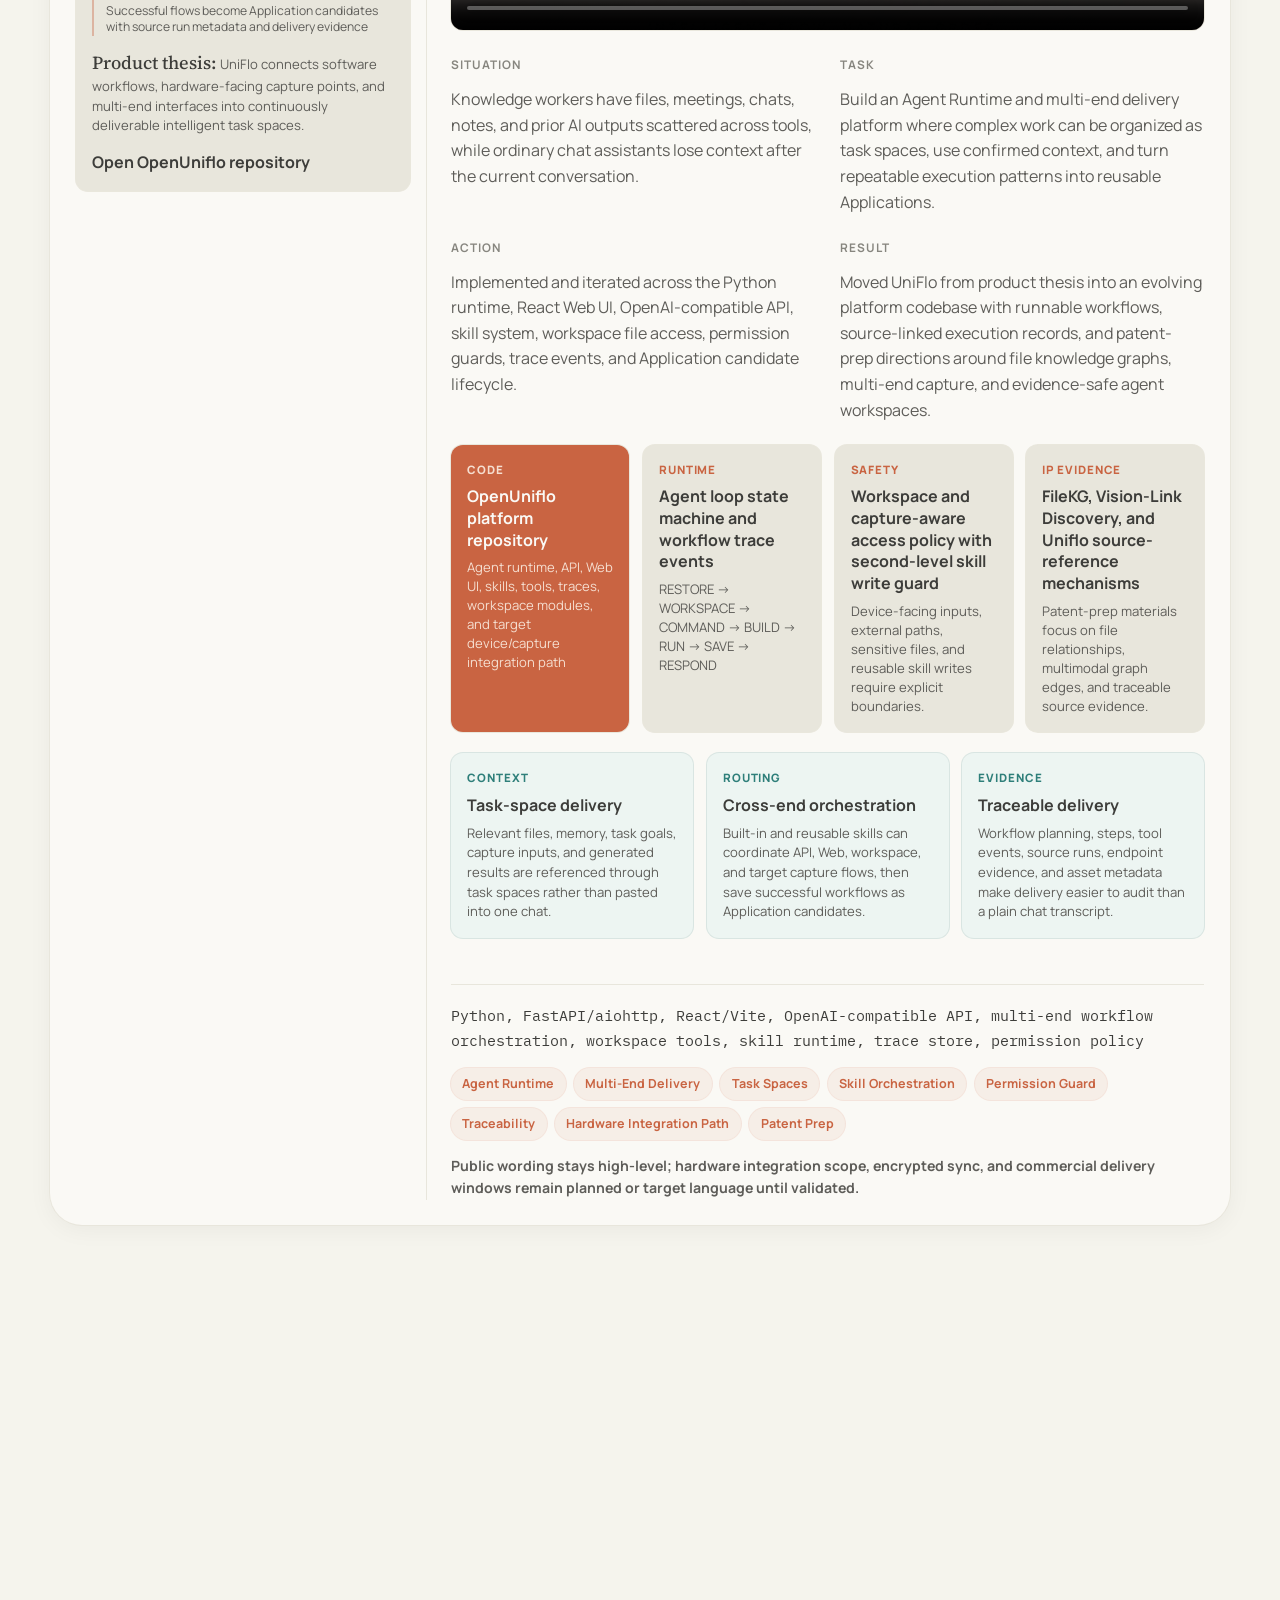
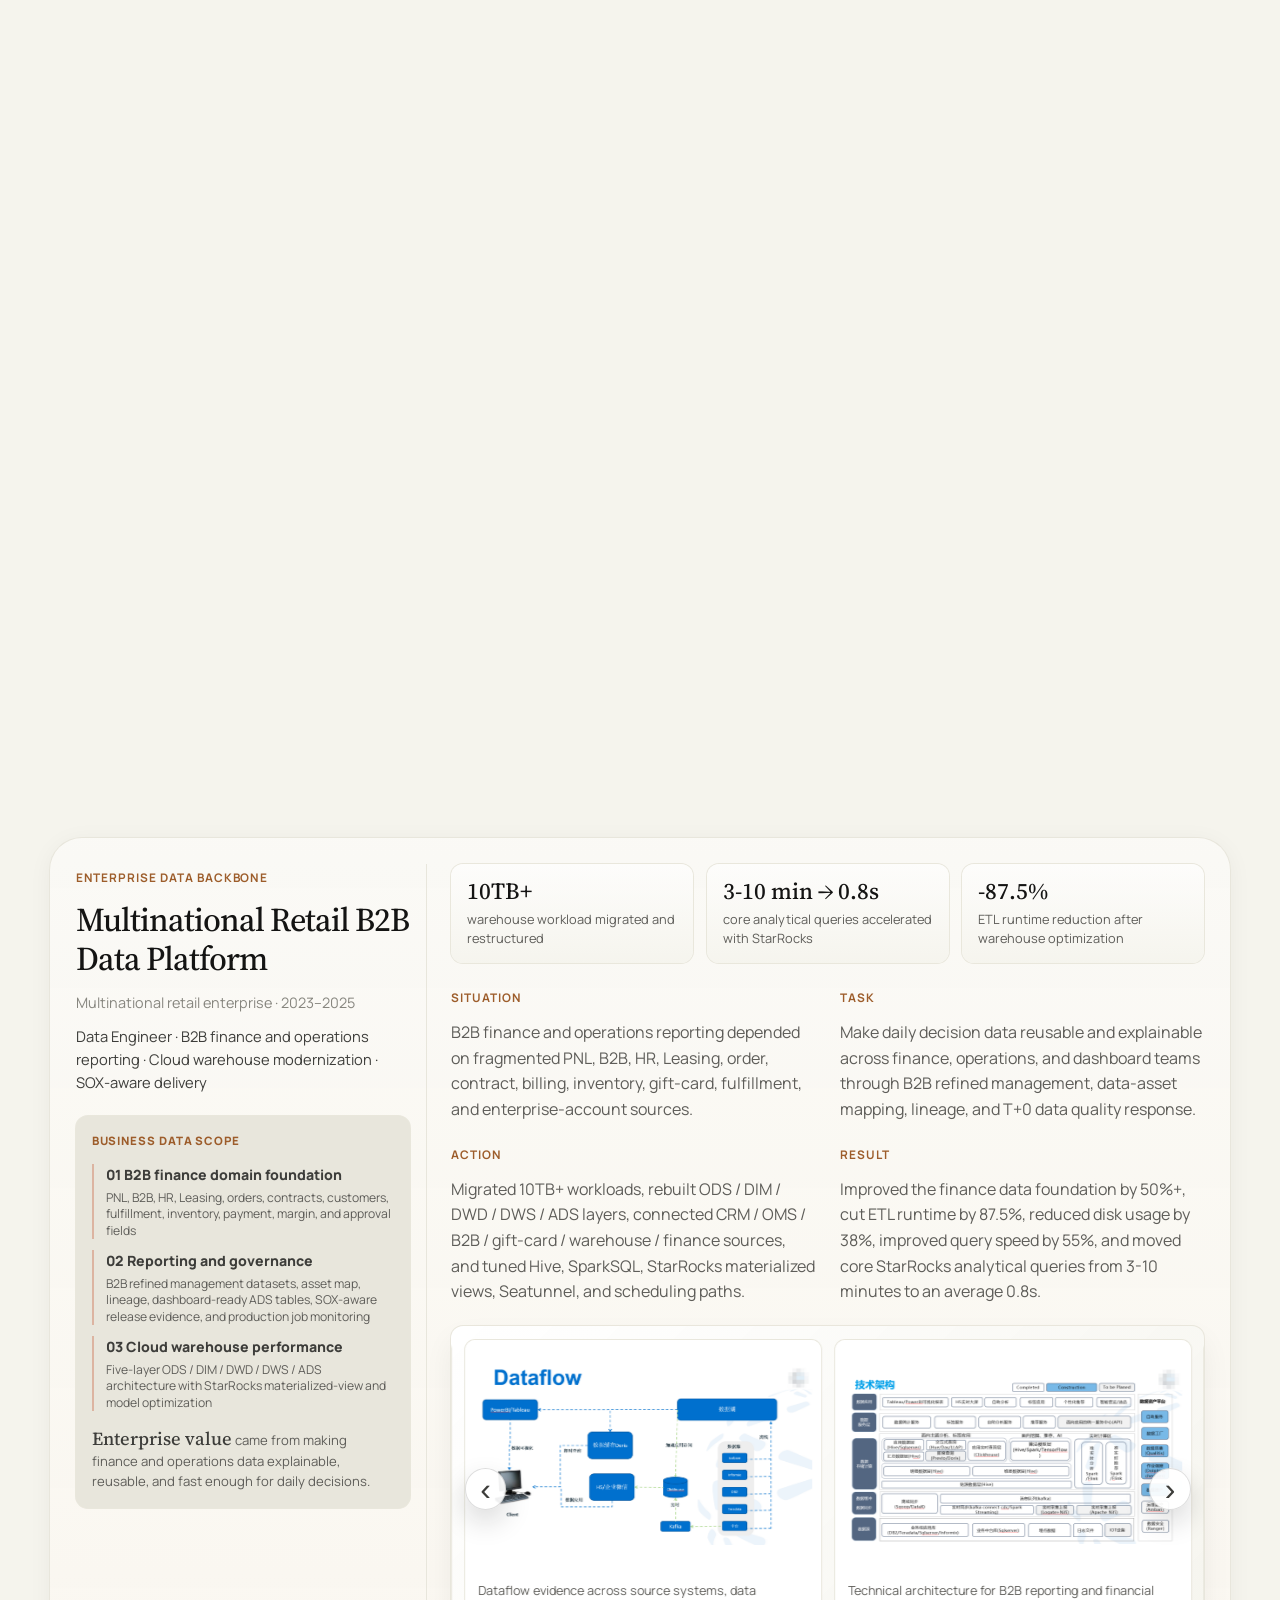
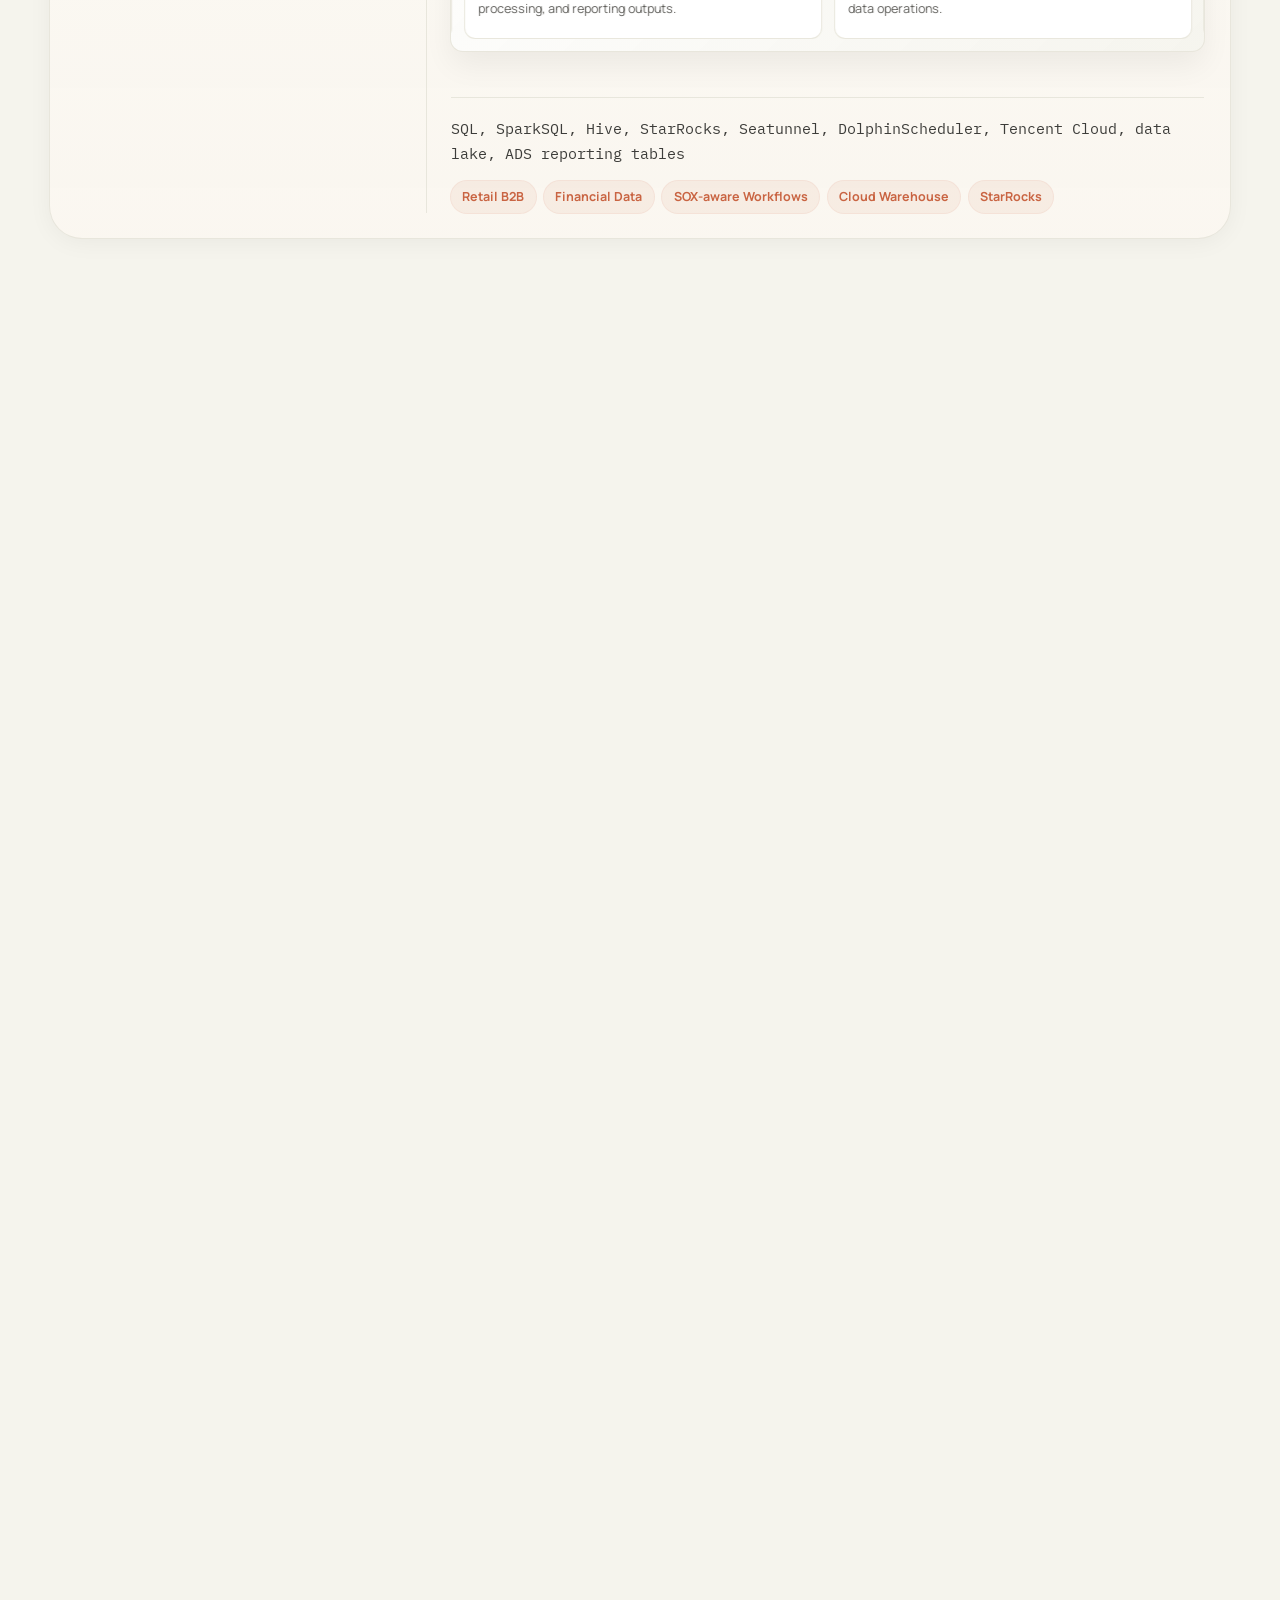
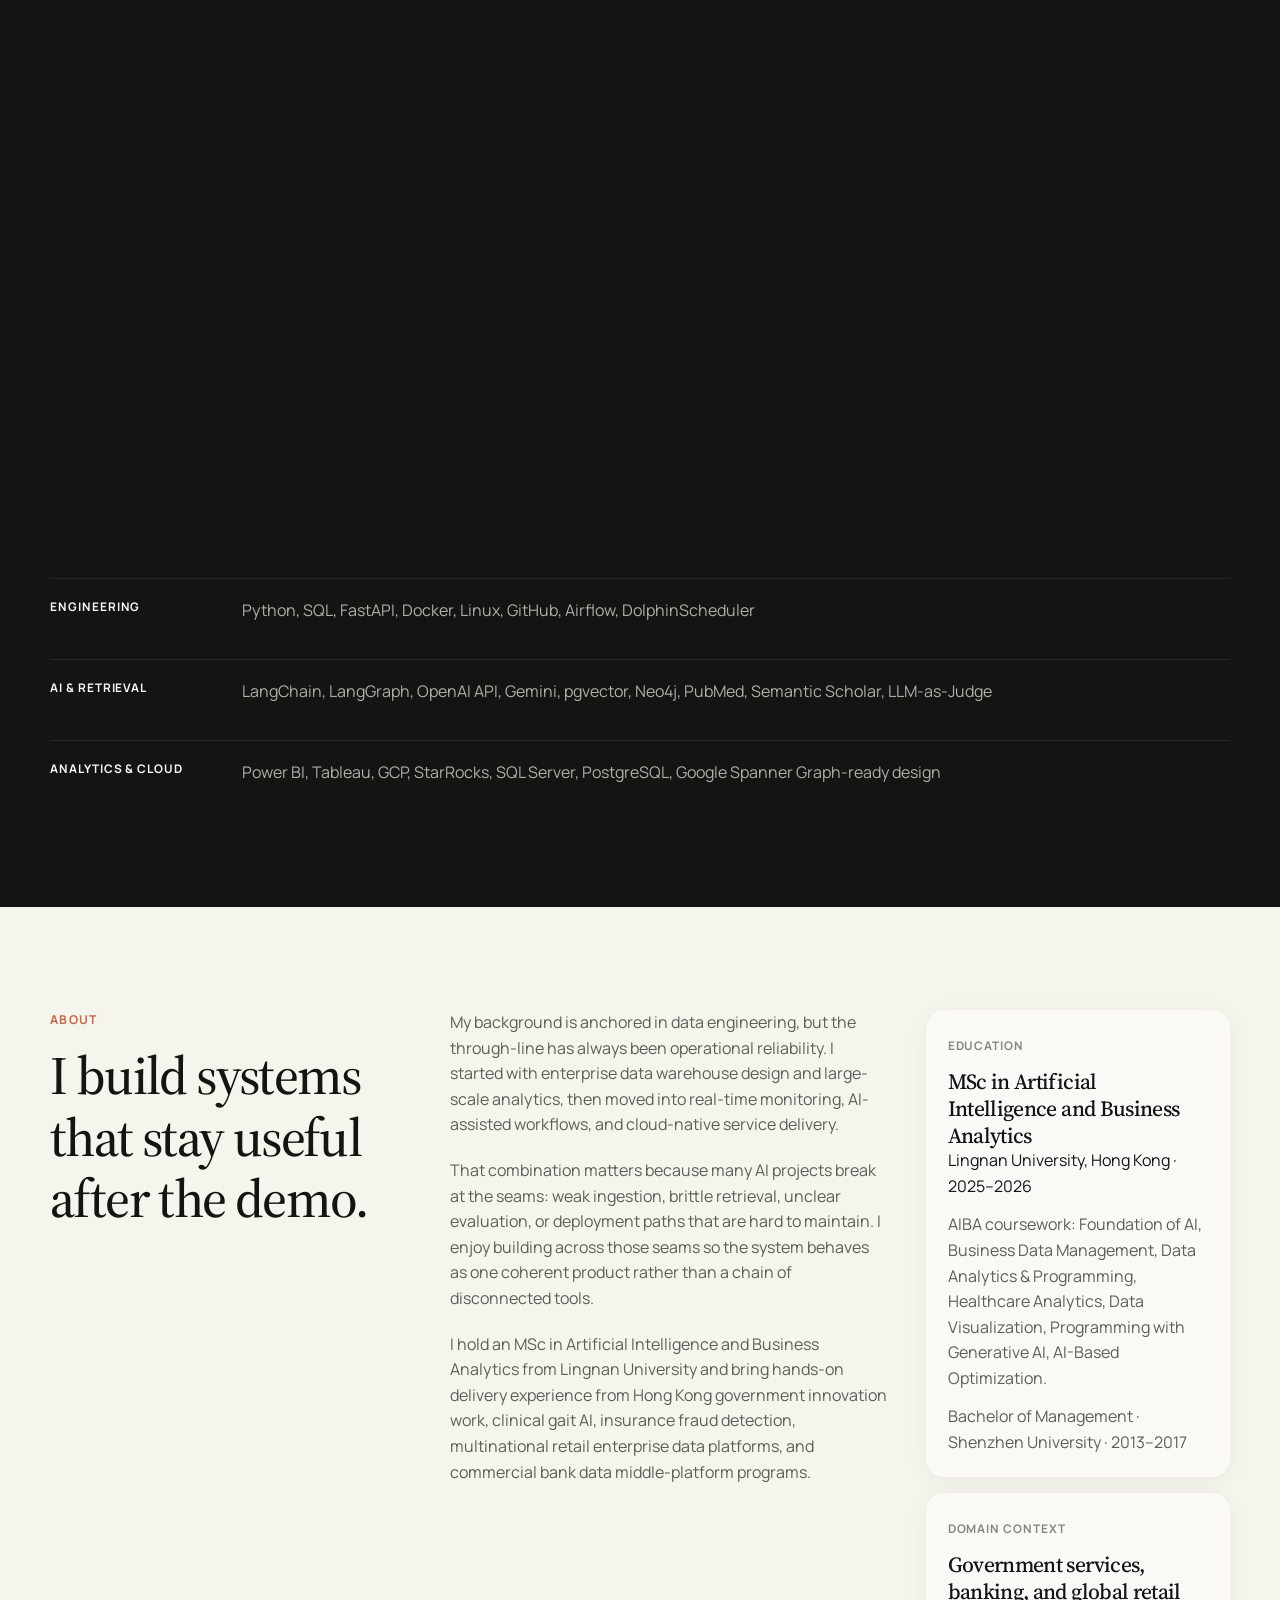
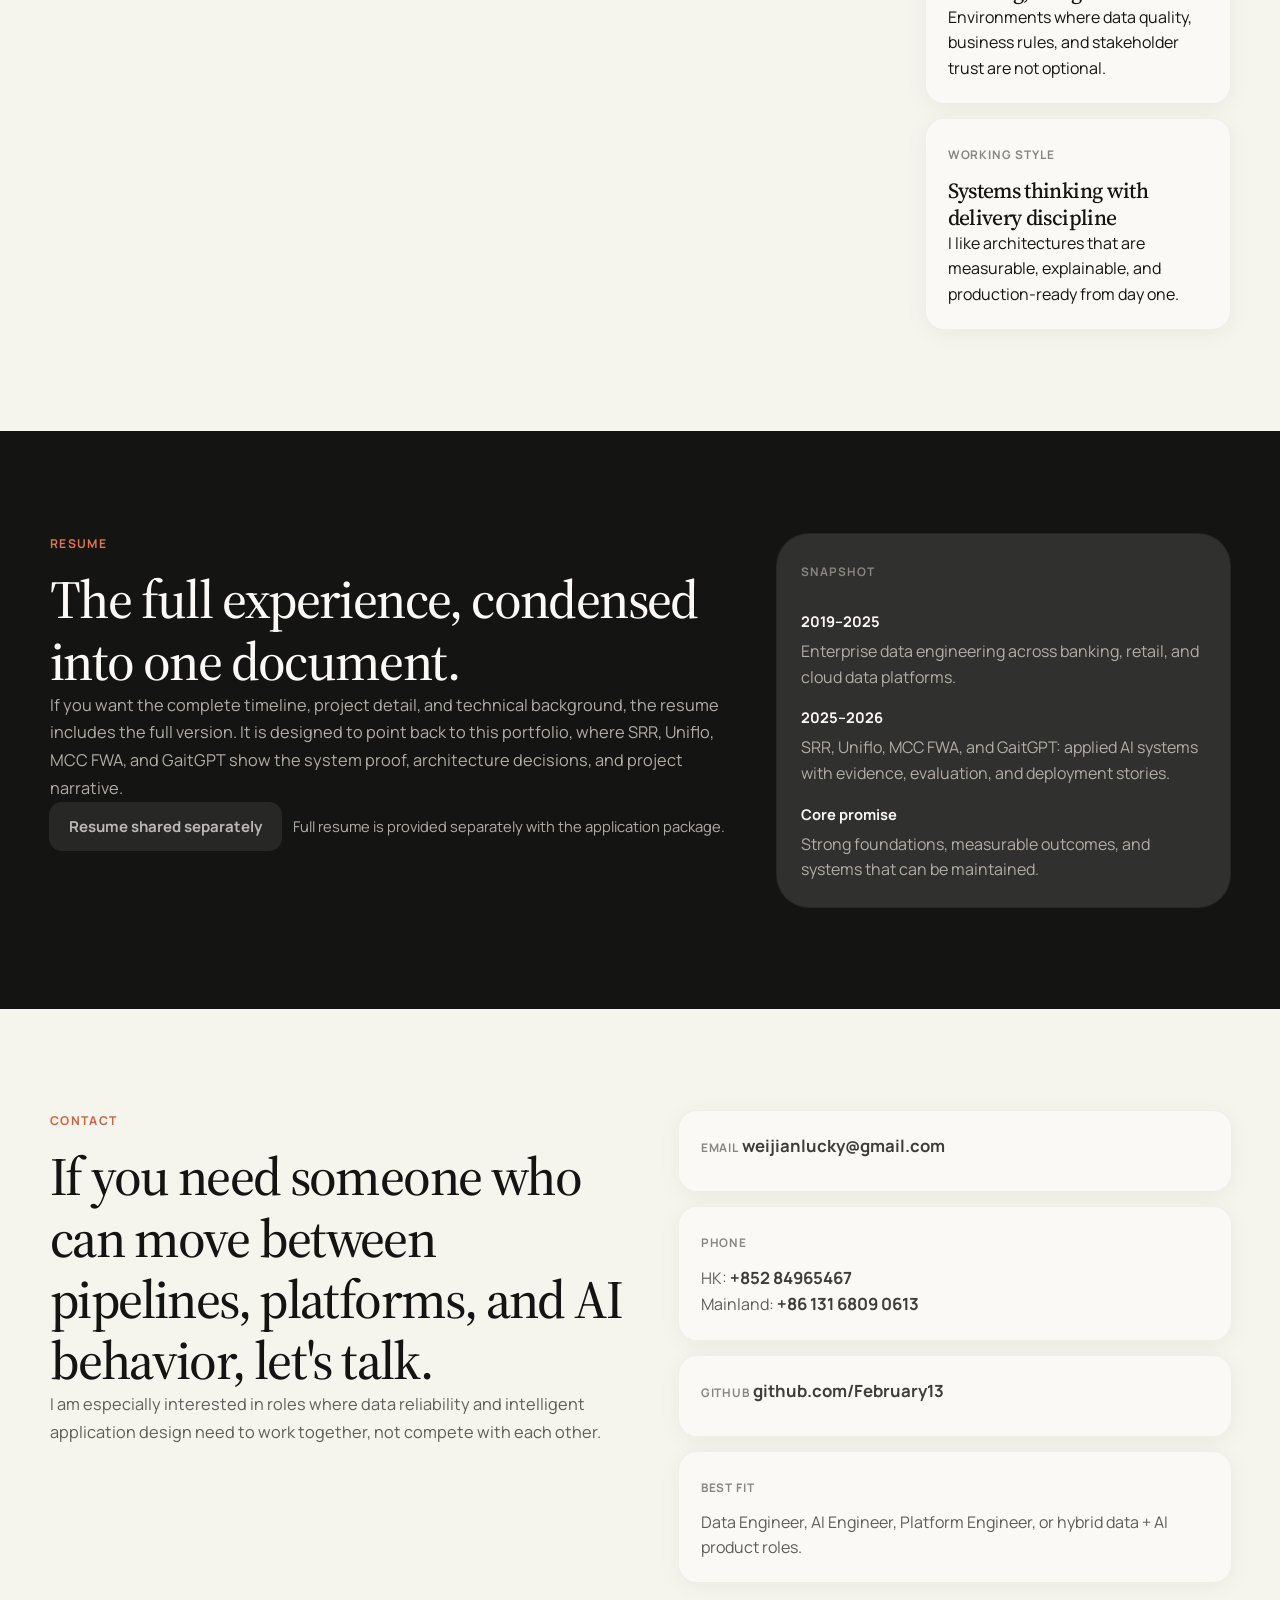
==== commit ac23fc2e: "chore: reflect US provisional filing status on homepage" ====
--- a/index.html
+++ b/index.html
@@ -210,10 +210,10 @@
 	                  <p class="story-label">Action</p>
 	                  <p>Designed a seven-layer agentic architecture with 17 atomic capabilities, pgvector + RRF retrieval, three-tier evaluation, Best-of-N repair, and rollback logic.</p>
 	                </div>
-	                <div>
-	                  <p class="story-label">Result</p>
-	                  <p>Delivered 12/12 requirements, then converted the work into a public reference repo, TV-covered case, award proof, and patent-prep narrative.</p>
-	                </div>
+                <div>
+                  <p class="story-label">Result</p>
+                  <p>Delivered 12/12 requirements, then converted the work into a public reference repo, TV-covered case, award proof, and a U.S. provisional patent filing on 2026-06-17.</p>
+                </div>
 	              </div>
 
 	              <div class="story-link-grid" aria-label="SRR external proof links">
@@ -643,7 +643,7 @@
               <p class="story-kicker">Gait Research AI System</p>
               <h3>GaitGPT — Bidirectional Translation Bridge for Clinical Gait Research</h3>
               <p class="story-meta">Lingnan University · 2026</p>
-              <p class="story-role">Architecture Lead · Manuscript in preparation · iCAN 2026 application · University IP materials in process</p>
+              <p class="story-role">Architecture Lead · Manuscript in preparation · iCAN 2026 application · U.S. provisional filed on 2026-06-17</p>
             </div>
             <div class="story-body">
               <div class="story-impact-strip">
@@ -674,8 +674,8 @@
                 </div>
                 <div class="research-status-card">
                   <span>Patent</span>
-                  <strong>University IP materials in process</strong>
-                  <p>University IP materials are in process; patent-sensitive implementation details are withheld during filing.</p>
+                  <strong>U.S. provisional filed (2026-06-17)</strong>
+                  <p>Method and system filing is in provisional status; implementation details are kept private during filing.</p>
                 </div>
               </div>
 
@@ -975,16 +975,16 @@
 	            <strong>From Symptoms to Signals</strong>
 	            <p>A Bidirectional LLM Framework for Literature-Grounded Clinical Gait Analysis; manuscript in preparation.</p>
 	          </article>
-	          <article class="recognition-card reveal stagger" style="--reveal-delay: 0.3s;">
-	            <span>Patent 01</span>
-	            <strong>File-Driven Intelligent Case Processing System and Method for Public-Service Complaint Workflows</strong>
-	            <p>Patent disclosure in preparation for file-driven intake, retrieval, quality control, rollback, and response drafting in public-service complaint workflows.</p>
-	          </article>
-	          <article class="recognition-card reveal stagger" style="--reveal-delay: 0.36s;">
-	            <span>Patent 02</span>
-	            <strong>Gait research AI system</strong>
-	            <p>University IP materials are in process; patent-sensitive implementation details are withheld during filing.</p>
-	          </article>
+              <article class="recognition-card reveal stagger" style="--reveal-delay: 0.3s;">
+                <span>Patent 01</span>
+                <strong>File-Driven Intelligent Case Processing System and Method for Public-Service Complaint Workflows</strong>
+                <p>U.S. provisional filing completed on 2026-06-17 for the file-driven intake, retrieval, quality control, rollback, and response-drafting workflow.</p>
+              </article>
+              <article class="recognition-card reveal stagger" style="--reveal-delay: 0.36s;">
+                <span>Patent 02</span>
+                <strong>Method and System for Evidence-Threshold-Constrained Translation Between Clinical Gait Semantics and Quantitative Gait Indicators</strong>
+                <p>U.S. provisional filing completed on 2026-06-17 for clinical gait symptom-to-indicator translation with evidence-threshold constraints.</p>
+              </article>
 	          <article class="recognition-card reveal stagger" style="--reveal-delay: 0.42s;">
 	            <span>Patent 03</span>
 	            <strong>Vision-Link Discovery</strong>
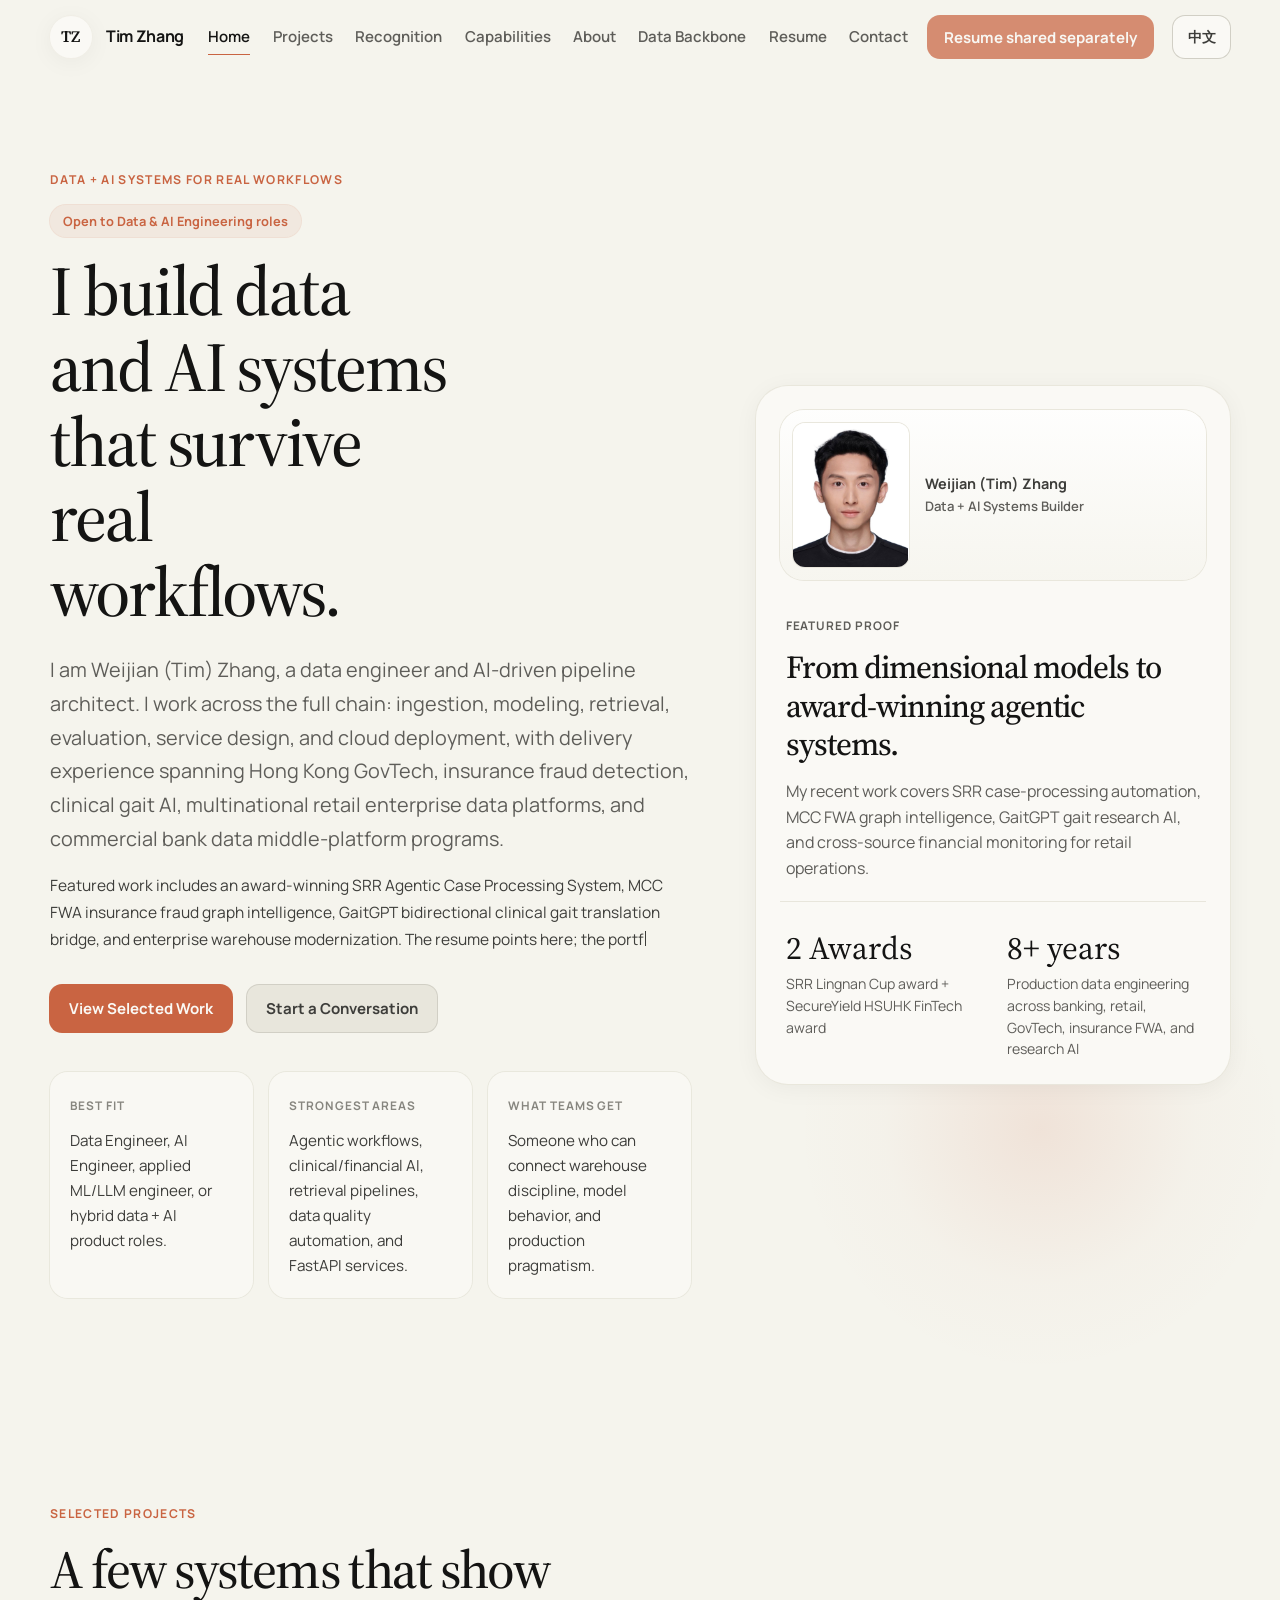
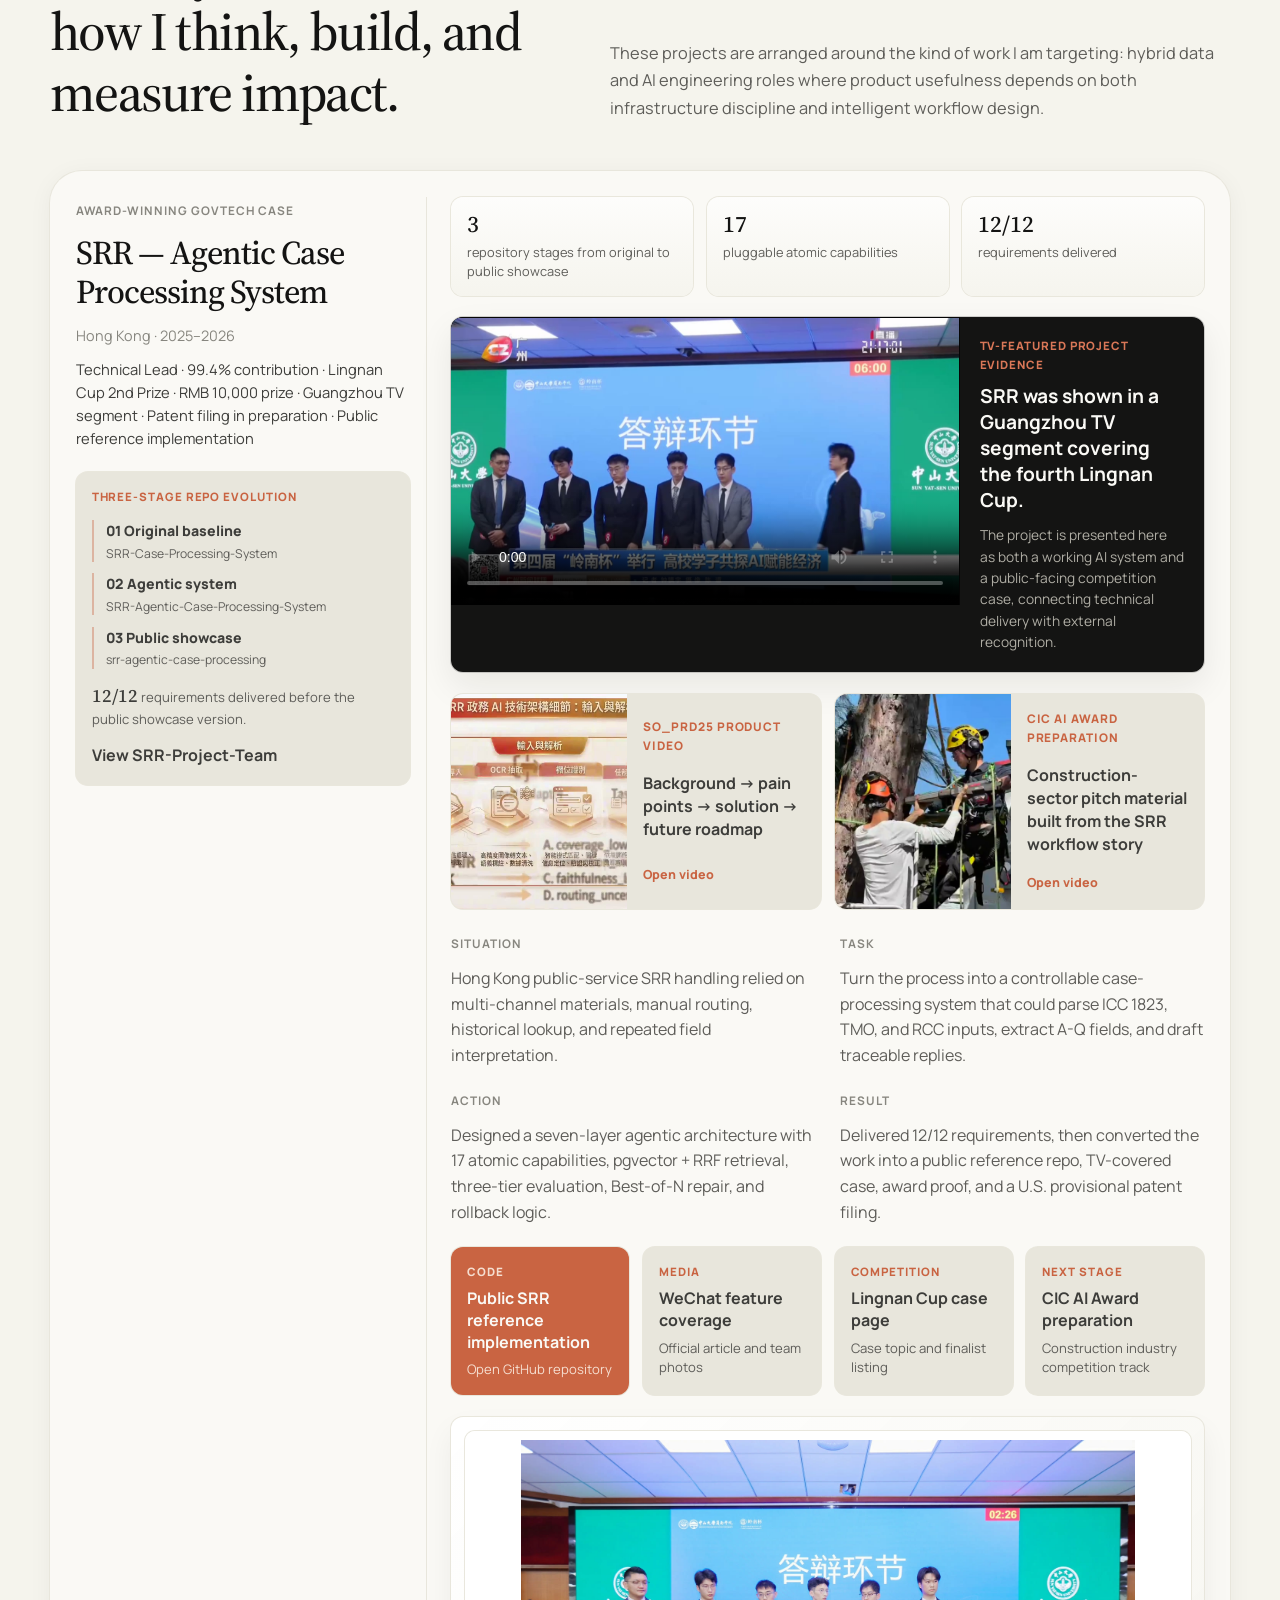
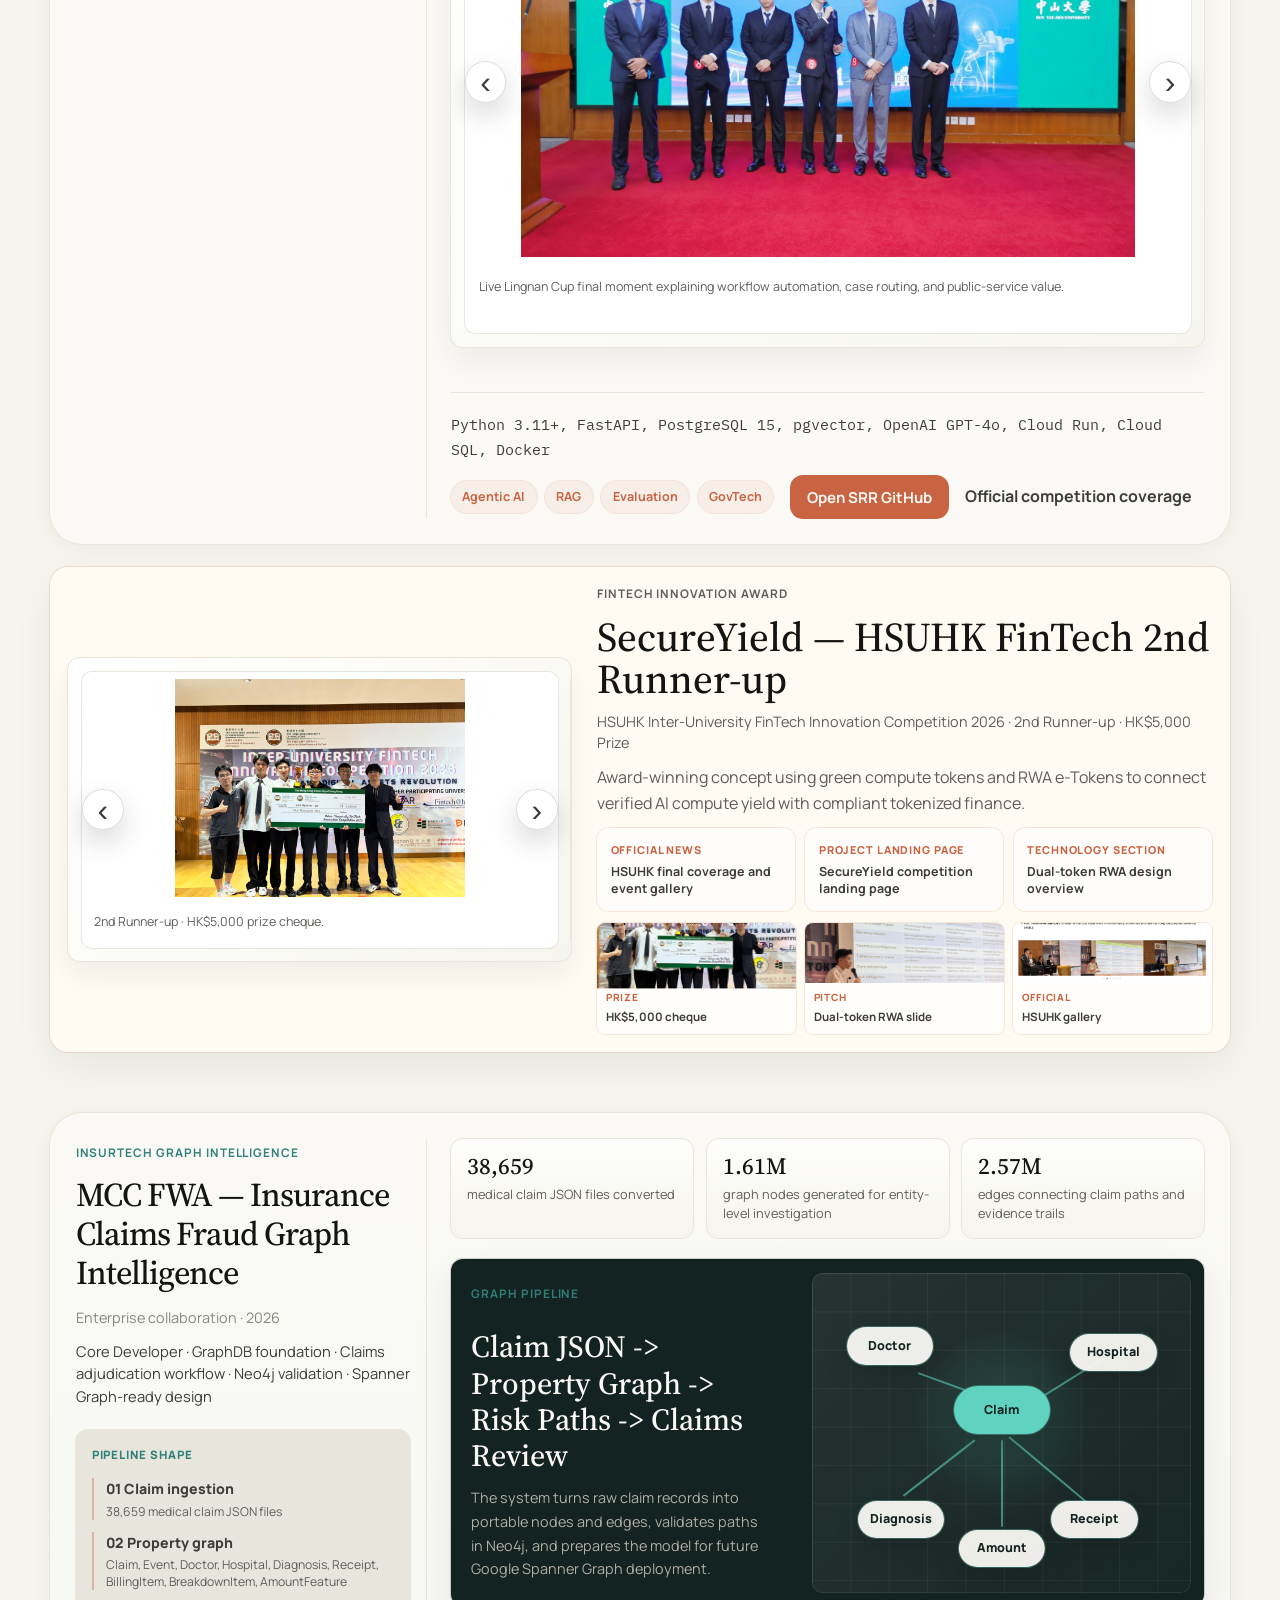
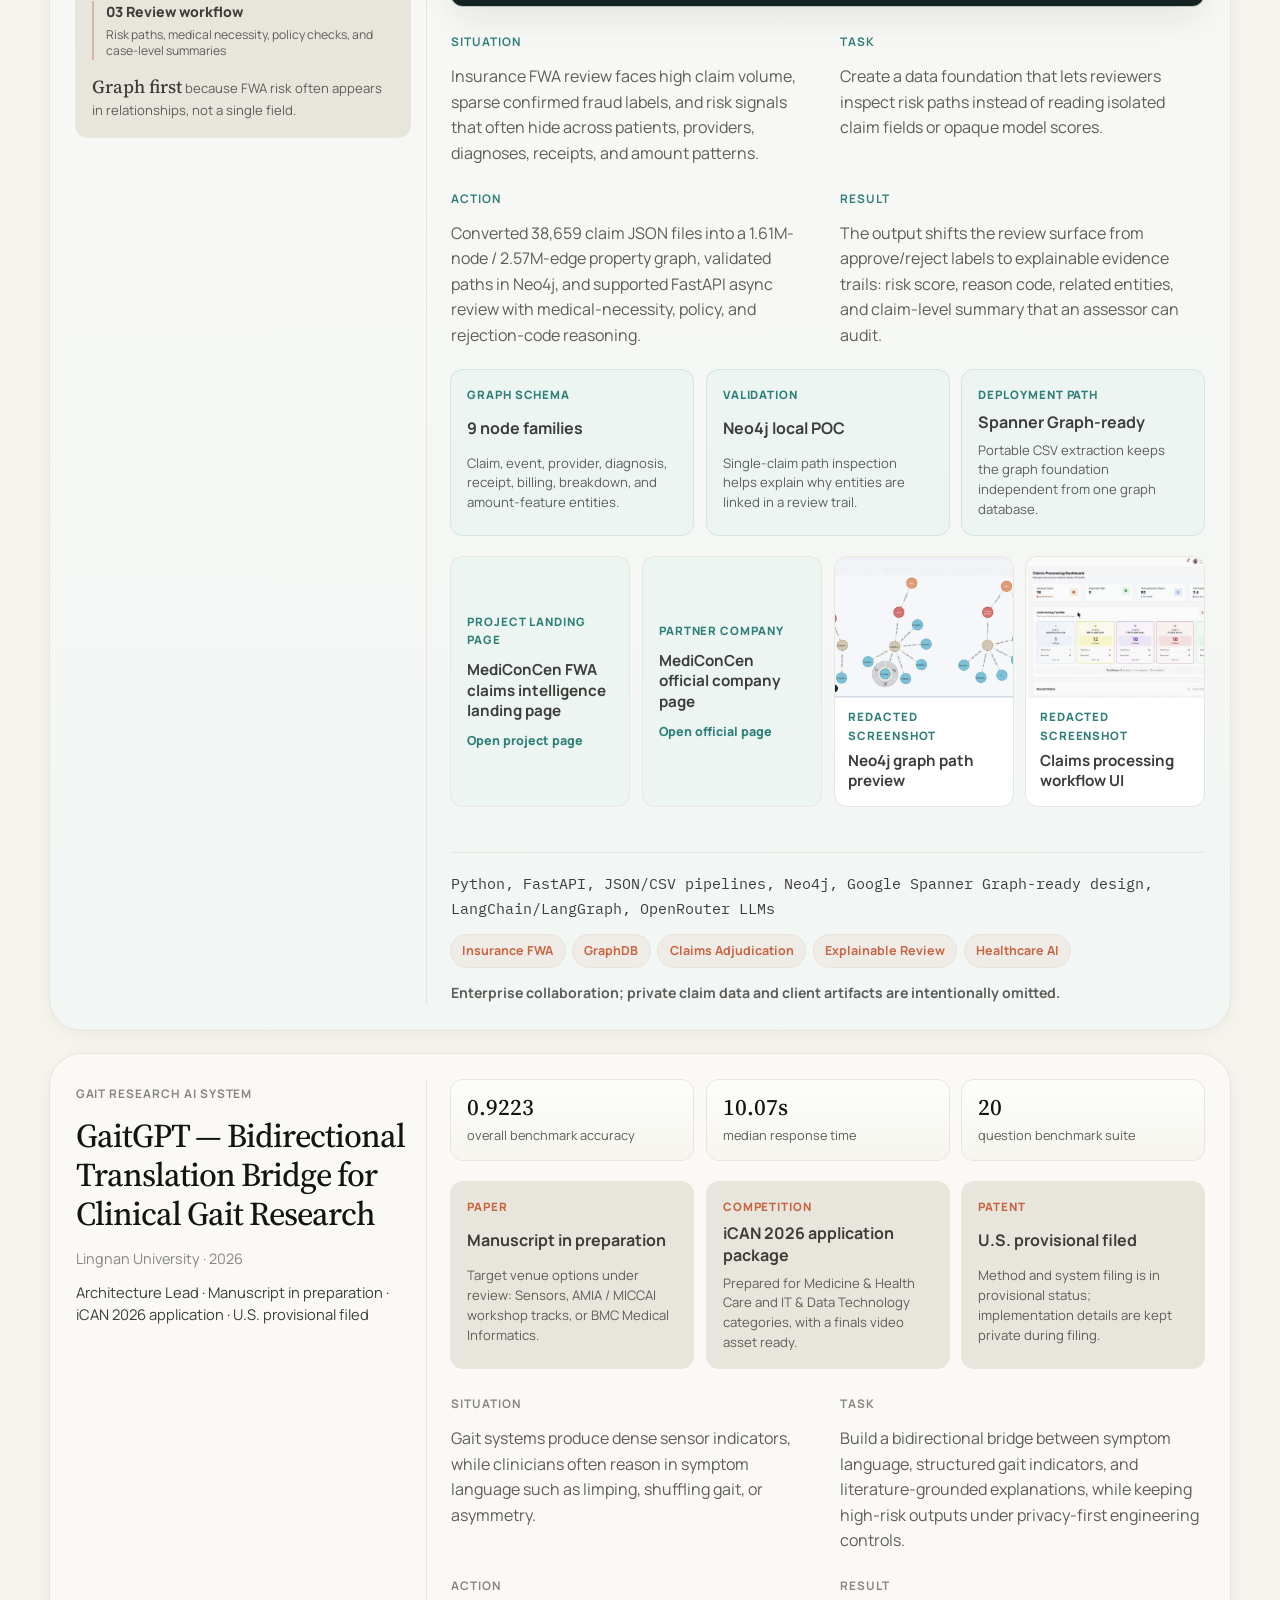
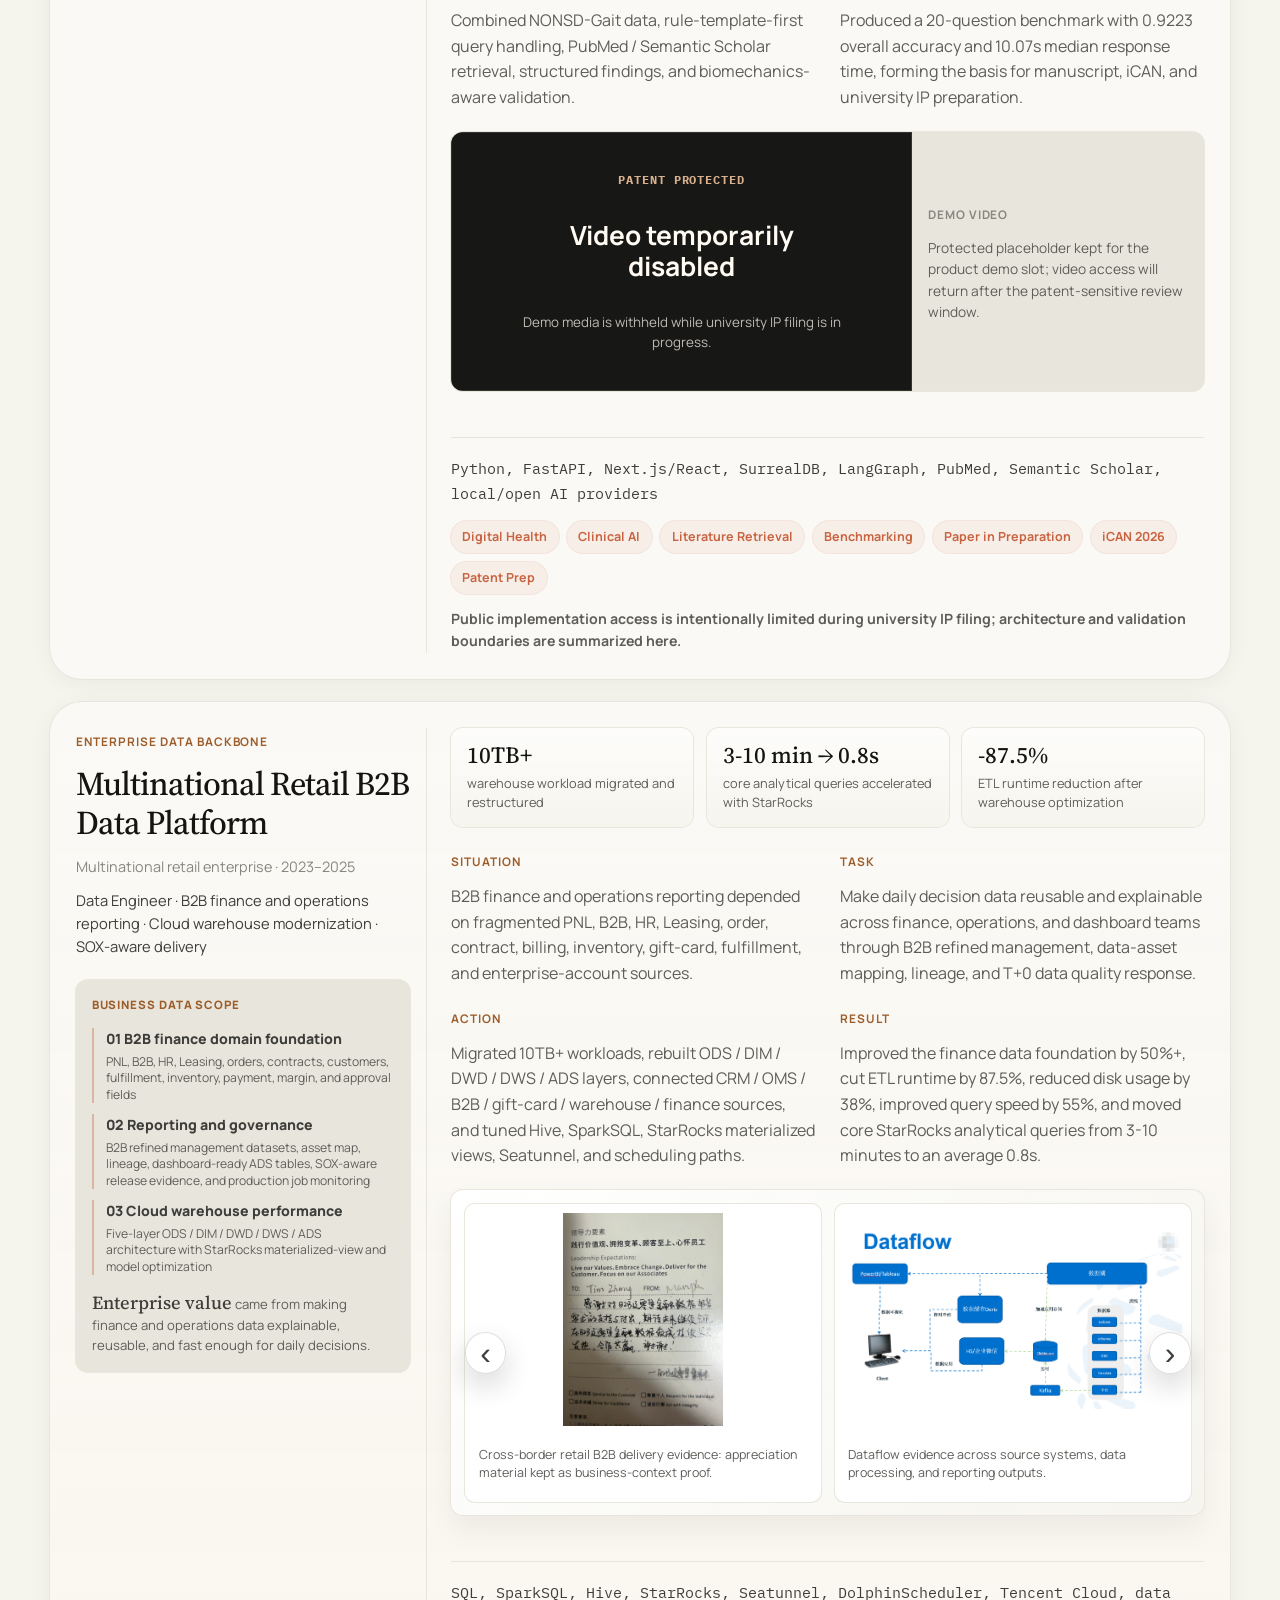
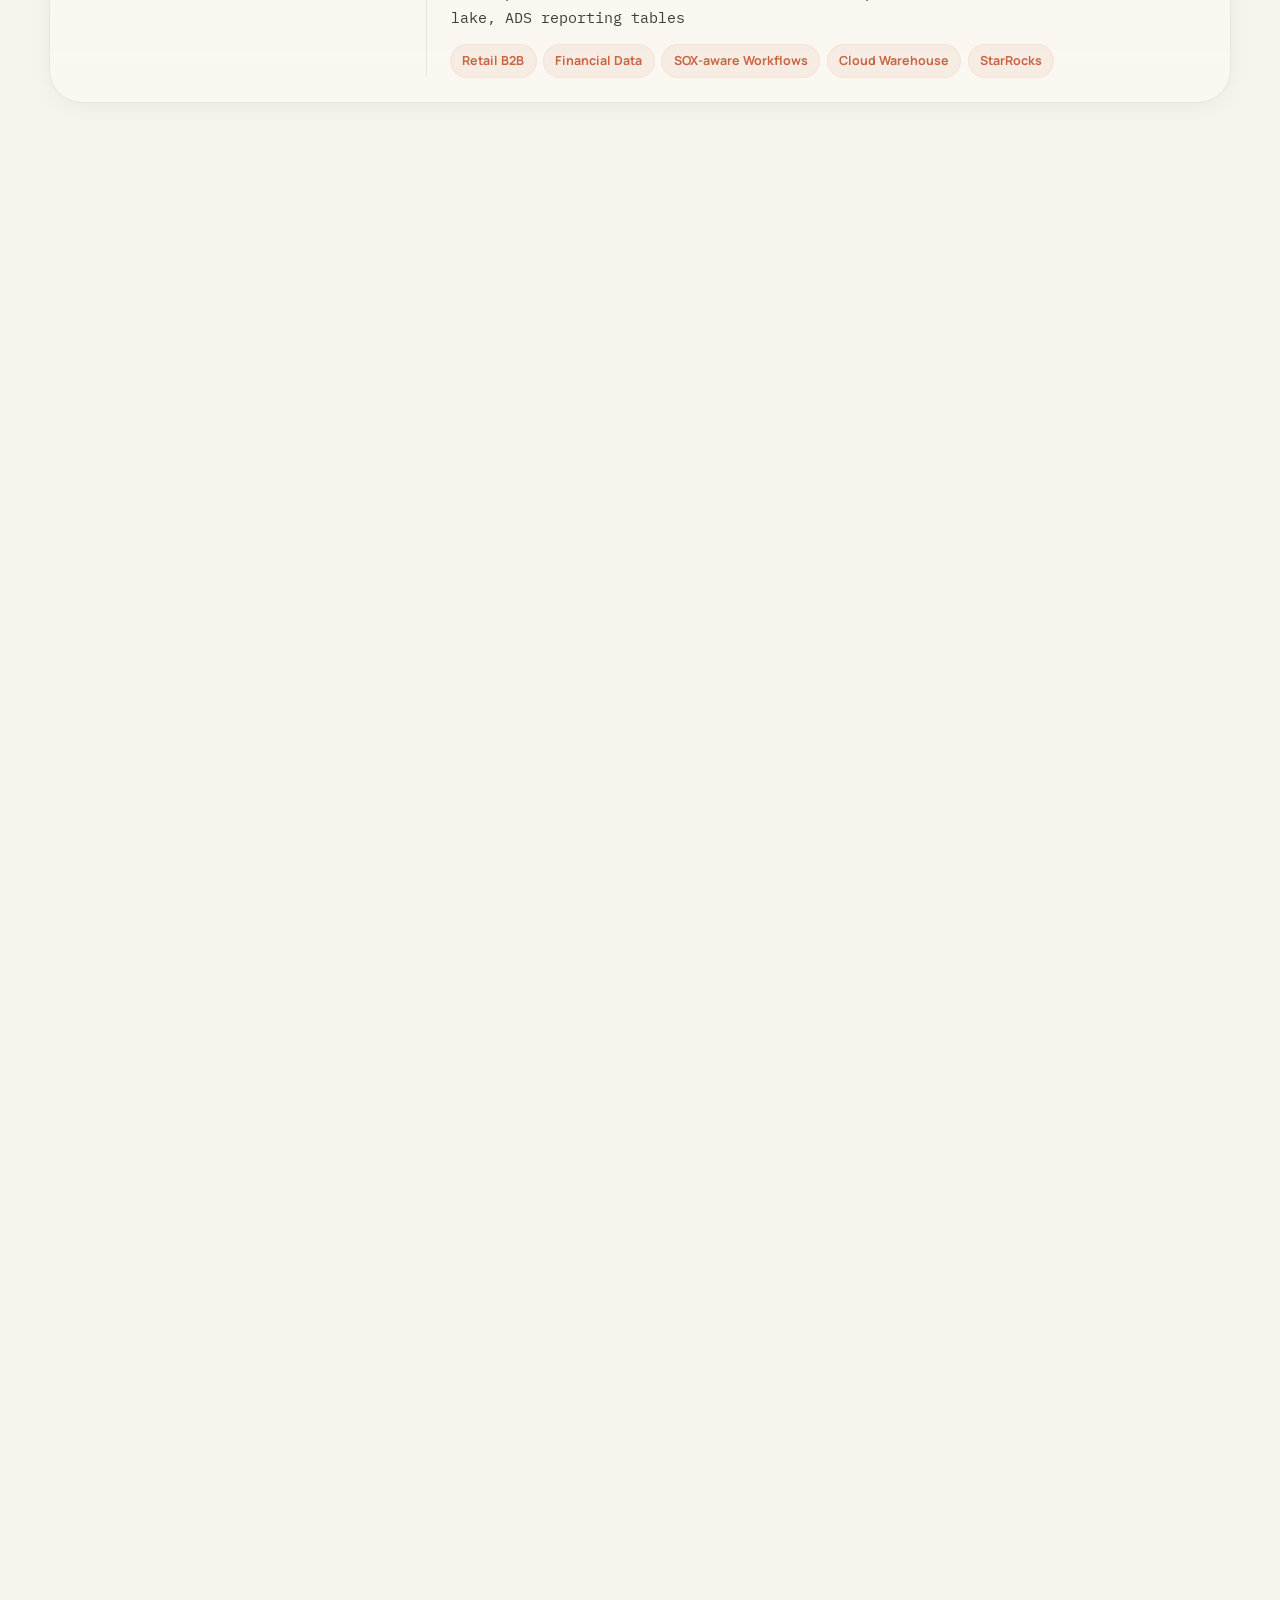
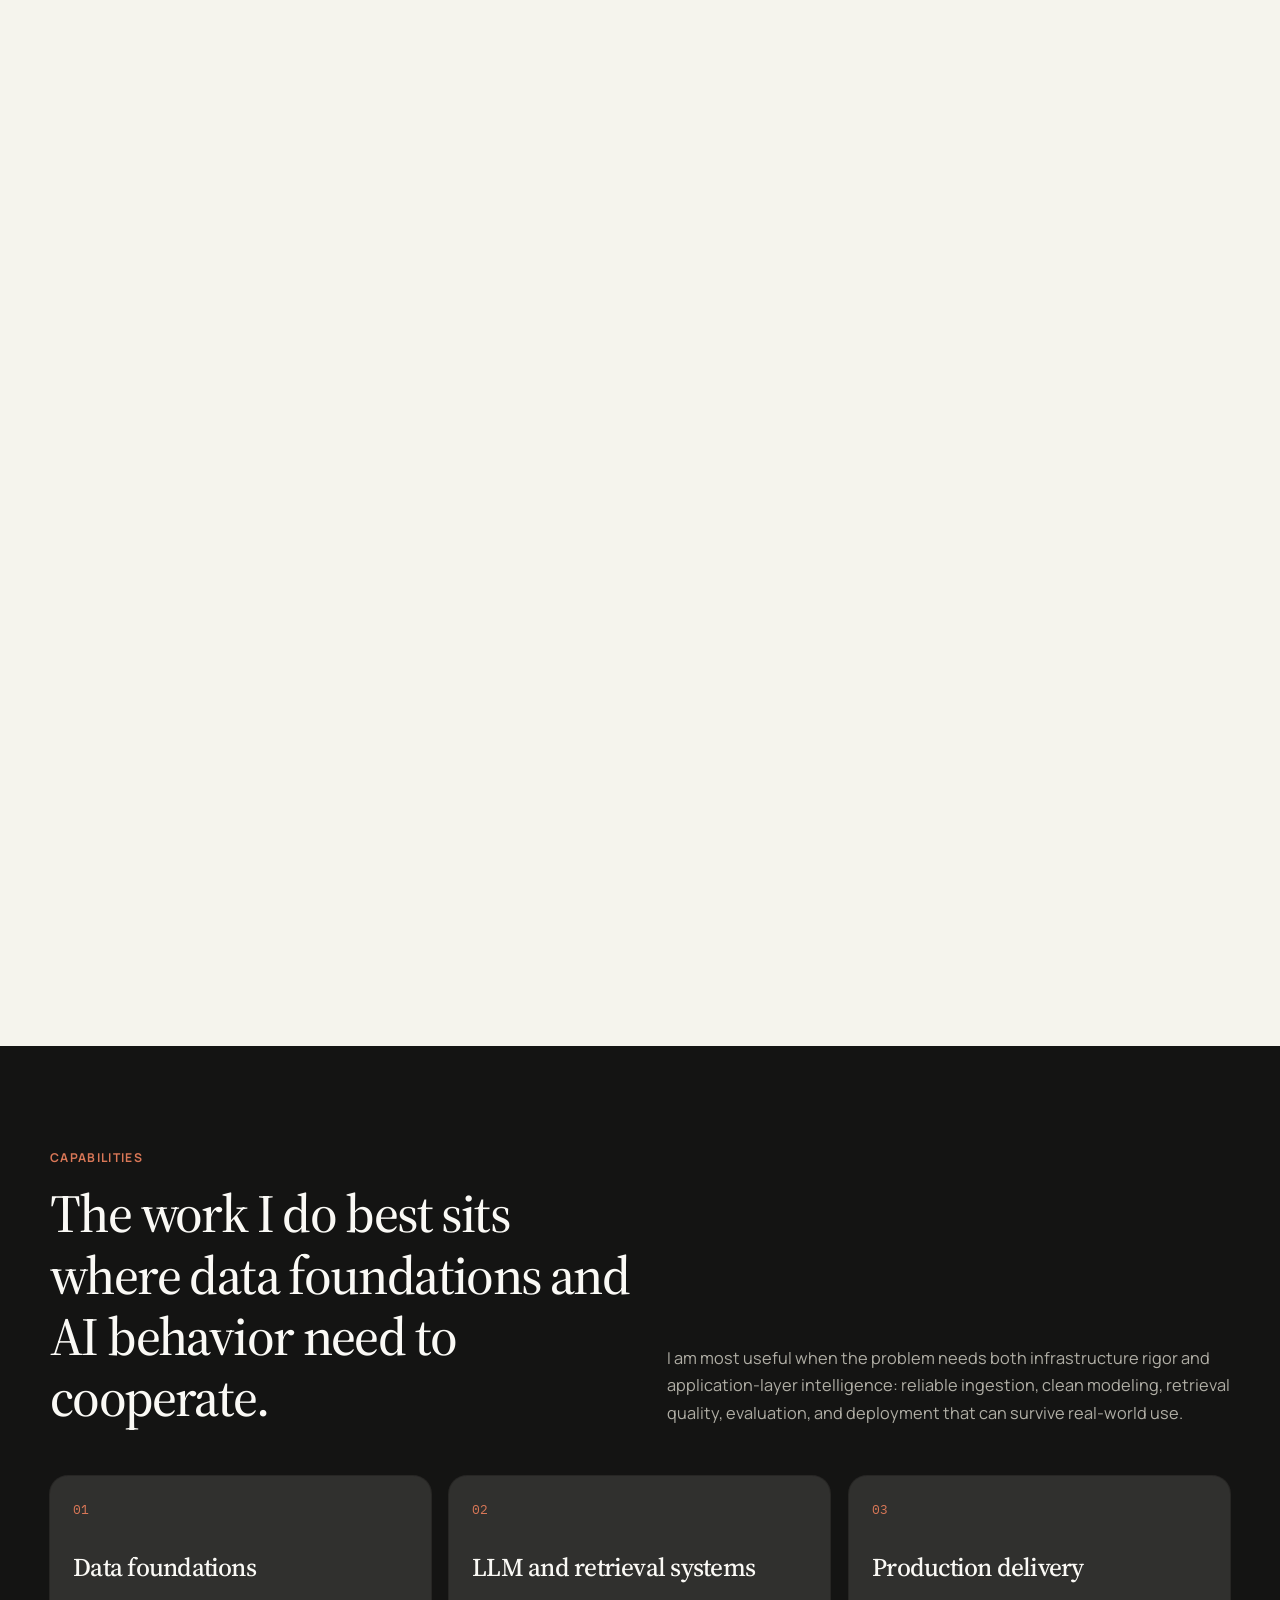
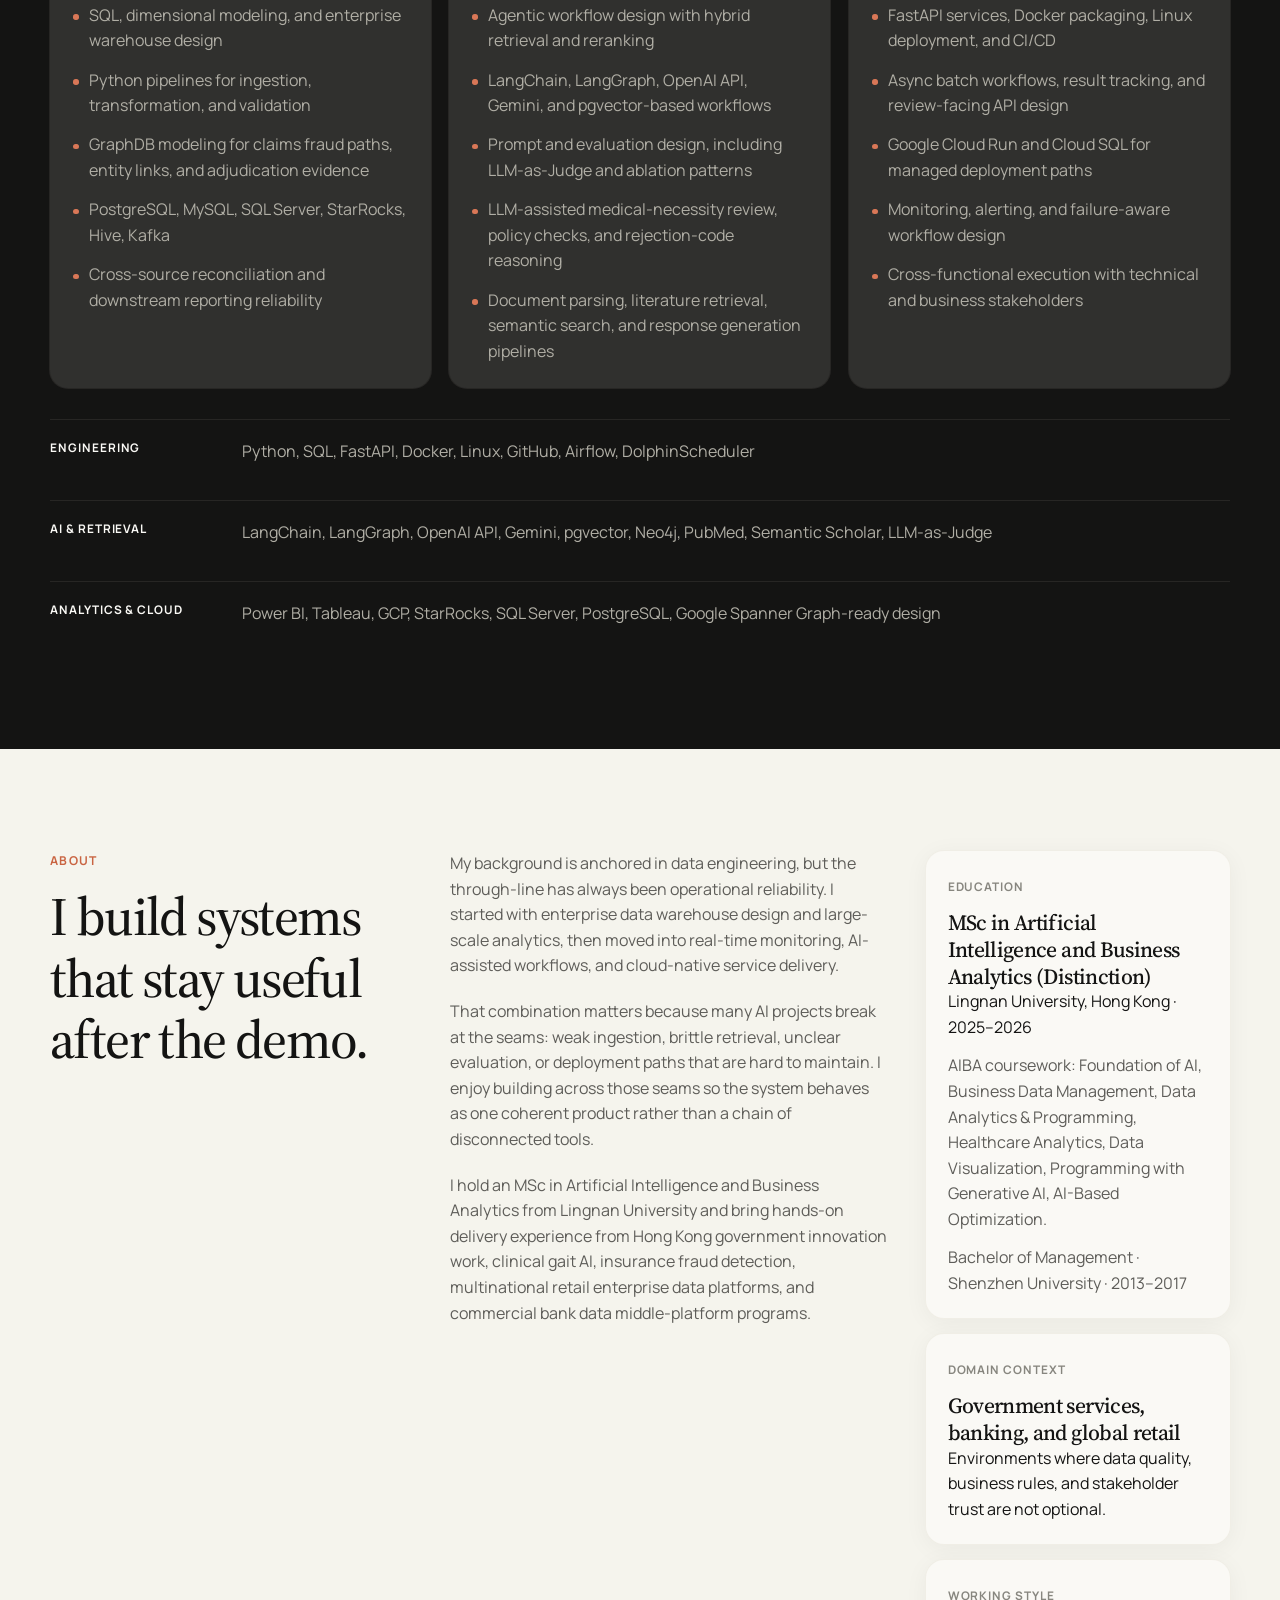
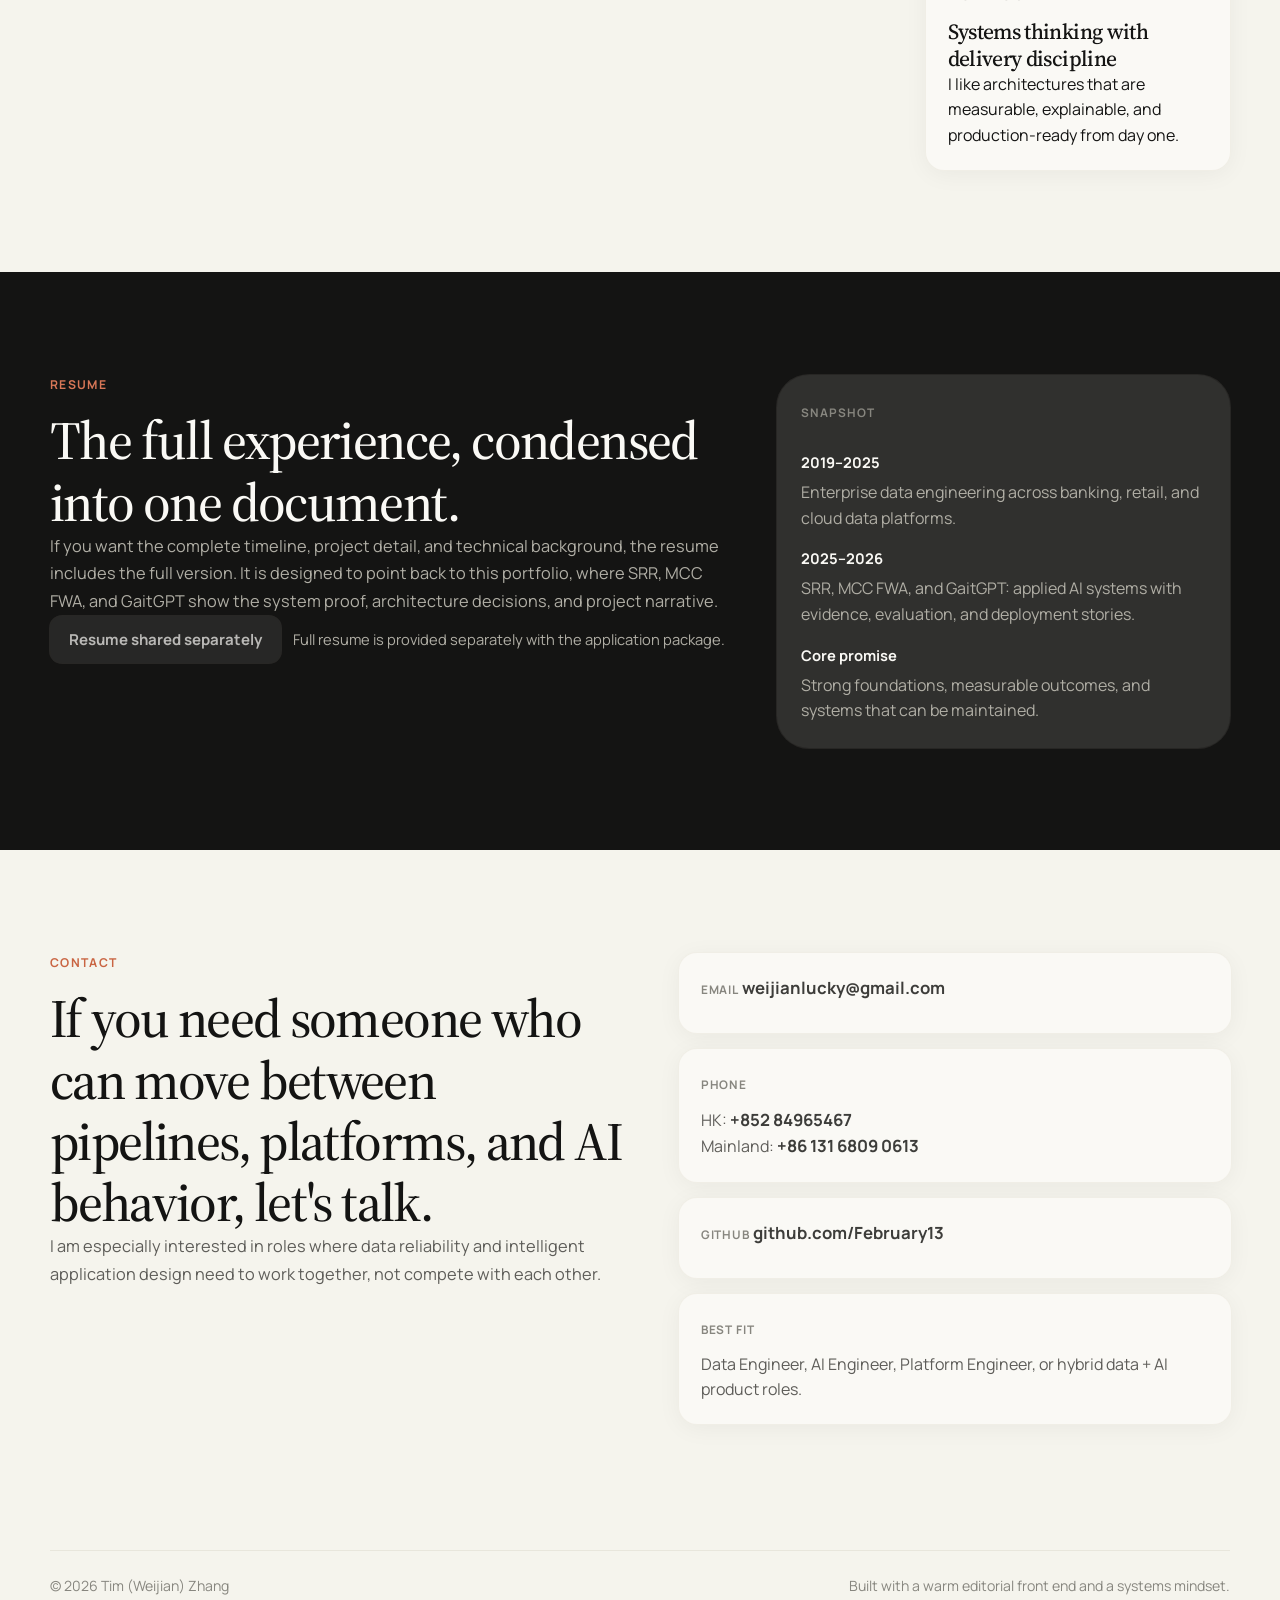
==== commit 2f7c0115: "feat: hide uniflo and clean provisional/date text on profile" ====
--- a/index.html
+++ b/index.html
@@ -4,7 +4,7 @@
   <meta charset="UTF-8">
   <meta name="viewport" content="width=device-width, initial-scale=1.0">
   <title>Tim Zhang | Data + AI Systems Builder</title>
-  <meta name="description" content="Tim Zhang portfolio: award-winning SRR Agentic Case Processing System, SecureYield FinTech innovation award, Uniflo software-hardware multi-end intelligent continuous delivery platform, MCC FWA insurance fraud graph intelligence, GaitGPT bidirectional clinical gait translation bridge, and enterprise data engineering work.">
+  <meta name="description" content="Tim Zhang portfolio: award-winning SRR Agentic Case Processing System, SecureYield FinTech innovation award, MCC FWA insurance fraud graph intelligence, GaitGPT bidirectional clinical gait translation bridge, and enterprise data engineering work.">
   <link rel="icon" type="image/svg+xml" href="assets/images/favicon.svg">
   <link rel="preconnect" href="https://fonts.googleapis.com">
   <link rel="preconnect" href="https://fonts.gstatic.com" crossorigin>
@@ -56,8 +56,7 @@
             enterprise data platforms, and commercial bank data middle-platform programs.
           </p>
           <p class="hero-proofline reveal-item" data-typewriter data-type-speed="16" data-type-delay="700">
-            Featured work includes an award-winning SRR Agentic Case Processing System, Uniflo software-hardware
-            multi-end intelligent continuous delivery, MCC FWA insurance fraud graph intelligence, GaitGPT bidirectional clinical gait translation bridge, and enterprise warehouse modernization. The resume points here; the portfolio shows the systems.
+            Featured work includes an award-winning SRR Agentic Case Processing System, MCC FWA insurance fraud graph intelligence, GaitGPT bidirectional clinical gait translation bridge, and enterprise warehouse modernization. The resume points here; the portfolio shows the systems.
           </p>
 
           <div class="hero-actions reveal-item">
@@ -94,7 +93,7 @@
             <p class="note-kicker">Featured proof</p>
             <h2>From dimensional models to award-winning agentic systems.</h2>
             <p>
-              My recent work covers SRR case-processing automation, Uniflo multi-end intelligent delivery and task-space workflows,
+              My recent work covers SRR case-processing automation,
               MCC FWA graph intelligence, GaitGPT gait research AI, and cross-source financial monitoring for retail operations.
             </p>
           </div>
@@ -211,8 +210,8 @@
 	                  <p>Designed a seven-layer agentic architecture with 17 atomic capabilities, pgvector + RRF retrieval, three-tier evaluation, Best-of-N repair, and rollback logic.</p>
 	                </div>
                 <div>
-                  <p class="story-label">Result</p>
-                  <p>Delivered 12/12 requirements, then converted the work into a public reference repo, TV-covered case, award proof, and a U.S. provisional patent filing on 2026-06-17.</p>
+                <p class="story-label">Result</p>
+                  <p>Delivered 12/12 requirements, then converted the work into a public reference repo, TV-covered case, award proof, and a U.S. provisional patent filing.</p>
                 </div>
 	              </div>
 
@@ -369,132 +368,6 @@
             </div>
           </aside>
 
-          <article id="uniflo" class="project-story project-story-uniflo reveal stagger" style="--reveal-delay: 0.18s;">
-            <div class="story-rail">
-              <p class="story-kicker">Multi-End AI Delivery Platform</p>
-              <h3>Uniflo</h3>
-              <p class="story-meta">Platform product and open-source codebase · 2026</p>
-              <p class="story-role">Core Builder · Product and runtime architecture · Multi-end delivery · Workspace permissions · Skill orchestration · Traceable Application candidates</p>
-              <div class="story-version-panel" aria-label="Uniflo platform evolution">
-                <p class="story-side-label">Platform loop</p>
-                <ol>
-                  <li>
-                    <span>01 Task intake</span>
-                    <em>Files, meetings, notes, prior runs, and device-facing capture inputs become confirmed task-space context</em>
-                  </li>
-                  <li>
-                    <span>02 Multi-end runtime</span>
-                    <em>CLI, API, Web UI, skills, providers, tools, traces, workspace access, and target capture endpoints</em>
-                  </li>
-                  <li>
-                    <span>03 Continuous delivery</span>
-                    <em>Successful flows become Application candidates with source run metadata and delivery evidence</em>
-                  </li>
-                </ol>
-                <p class="story-side-note"><strong>Product thesis:</strong> UniFlo connects software workflows, hardware-facing capture points, and multi-end interfaces into continuously deliverable intelligent task spaces.</p>
-                <a class="text-link" href="https://github.com/OpenUniflo/Uniflo" target="_blank" rel="noopener">Open OpenUniflo repository</a>
-              </div>
-            </div>
-            <div class="story-body">
-              <div class="story-impact-strip">
-                <div class="story-impact">
-                  <span class="story-impact-value">6</span>
-                  <span class="story-impact-label">runtime domains: agent, tools, workspace, skills, assets, trace</span>
-                </div>
-                <div class="story-impact">
-                  <span class="story-impact-value">13</span>
-                  <span class="story-impact-label">patent idea directions tracked for source, routing, cache, and graph intelligence</span>
-                </div>
-                <div class="story-impact">
-                  <span class="story-impact-value">98.34%</span>
-                  <span class="story-impact-label">Recall@1 in the Vision-Link Discovery multimodal fusion experiment</span>
-                </div>
-              </div>
-
-              <figure class="story-feature-shot" aria-label="Uniflo Flash embedded promotional video">
-                <video controls playsinline preload="metadata" poster="assets/images/uniflo/uniflo-flash-cover.jpg">
-                  <source src="assets/videos/uniflo/uniflo-flash1.mp4" type="video/mp4">
-                  Your browser does not support embedded video.
-                </video>
-              </figure>
-
-              <div class="story-grid">
-                <div>
-                  <p class="story-label">Situation</p>
-                  <p>Knowledge workers have files, meetings, chats, notes, and prior AI outputs scattered across tools, while ordinary chat assistants lose context after the current conversation.</p>
-                </div>
-                <div>
-                  <p class="story-label">Task</p>
-                  <p>Build an Agent Runtime and multi-end delivery platform where complex work can be organized as task spaces, use confirmed context, and turn repeatable execution patterns into reusable Applications.</p>
-                </div>
-                <div>
-                  <p class="story-label">Action</p>
-                  <p>Implemented and iterated across the Python runtime, React Web UI, OpenAI-compatible API, skill system, workspace file access, permission guards, trace events, and Application candidate lifecycle.</p>
-                </div>
-                <div>
-                  <p class="story-label">Result</p>
-                  <p>Moved UniFlo from product thesis into an evolving platform codebase with runnable workflows, source-linked execution records, and patent-prep directions around file knowledge graphs, multi-end capture, and evidence-safe agent workspaces.</p>
-                </div>
-              </div>
-
-              <div class="story-link-grid" aria-label="Uniflo evidence links and artifacts">
-                <a class="story-link-card story-link-primary" href="https://github.com/OpenUniflo/Uniflo" target="_blank" rel="noopener">
-                  <span>Code</span>
-                  <strong>OpenUniflo platform repository</strong>
-                  <em>Agent runtime, API, Web UI, skills, tools, traces, workspace modules, and target device/capture integration path</em>
-                </a>
-                <div class="story-link-card">
-                  <span>Runtime</span>
-                  <strong>Agent loop state machine and workflow trace events</strong>
-                  <em>RESTORE -> WORKSPACE -> COMMAND -> BUILD -> RUN -> SAVE -> RESPOND</em>
-                </div>
-                <div class="story-link-card">
-                  <span>Safety</span>
-                  <strong>Workspace and capture-aware access policy with second-level skill write guard</strong>
-                  <em>Device-facing inputs, external paths, sensitive files, and reusable skill writes require explicit boundaries.</em>
-                </div>
-                <div class="story-link-card">
-                  <span>IP Evidence</span>
-                  <strong>FileKG, Vision-Link Discovery, and Uniflo source-reference mechanisms</strong>
-                  <em>Patent-prep materials focus on file relationships, multimodal graph edges, and traceable source evidence.</em>
-                </div>
-              </div>
-
-              <div class="fwa-evidence-grid" aria-label="Uniflo technical difficulty summary">
-                <div class="fwa-evidence-card">
-                  <span>Context</span>
-                  <strong>Task-space delivery</strong>
-                  <p>Relevant files, memory, task goals, capture inputs, and generated results are referenced through task spaces rather than pasted into one chat.</p>
-                </div>
-                <div class="fwa-evidence-card">
-                  <span>Routing</span>
-                  <strong>Cross-end orchestration</strong>
-                  <p>Built-in and reusable skills can coordinate API, Web, workspace, and target capture flows, then save successful workflows as Application candidates.</p>
-                </div>
-                <div class="fwa-evidence-card">
-                  <span>Evidence</span>
-                  <strong>Traceable delivery</strong>
-                  <p>Workflow planning, steps, tool events, source runs, endpoint evidence, and asset metadata make delivery easier to audit than a plain chat transcript.</p>
-                </div>
-              </div>
-
-              <div class="story-footer">
-                <p class="story-stack">Python, FastAPI/aiohttp, React/Vite, OpenAI-compatible API, multi-end workflow orchestration, workspace tools, skill runtime, trace store, permission policy</p>
-                <div class="story-tags">
-                  <span>Agent Runtime</span>
-                  <span>Multi-End Delivery</span>
-                  <span>Task Spaces</span>
-                  <span>Skill Orchestration</span>
-                  <span>Permission Guard</span>
-                  <span>Traceability</span>
-                  <span>Hardware Integration Path</span>
-                  <span>Patent Prep</span>
-                </div>
-                <p class="story-access-note">Public wording stays high-level; hardware integration scope, encrypted sync, and commercial delivery windows remain planned or target language until validated.</p>
-              </div>
-            </div>
-          </article>
-
           <article id="fwa" class="project-story project-story-fwa reveal stagger" style="--reveal-delay: 0.24s;">
             <div class="story-rail">
               <p class="story-kicker">InsurTech Graph Intelligence</p>
@@ -643,7 +516,7 @@
               <p class="story-kicker">Gait Research AI System</p>
               <h3>GaitGPT — Bidirectional Translation Bridge for Clinical Gait Research</h3>
               <p class="story-meta">Lingnan University · 2026</p>
-              <p class="story-role">Architecture Lead · Manuscript in preparation · iCAN 2026 application · U.S. provisional filed on 2026-06-17</p>
+              <p class="story-role">Architecture Lead · Manuscript in preparation · iCAN 2026 application · U.S. provisional filed</p>
             </div>
             <div class="story-body">
               <div class="story-impact-strip">
@@ -674,7 +547,7 @@
                 </div>
                 <div class="research-status-card">
                   <span>Patent</span>
-                  <strong>U.S. provisional filed (2026-06-17)</strong>
+                  <strong>U.S. provisional filed</strong>
                   <p>Method and system filing is in provisional status; implementation details are kept private during filing.</p>
                 </div>
               </div>
@@ -978,12 +851,12 @@
               <article class="recognition-card reveal stagger" style="--reveal-delay: 0.3s;">
                 <span>Patent 01</span>
                 <strong>File-Driven Intelligent Case Processing System and Method for Public-Service Complaint Workflows</strong>
-                <p>U.S. provisional filing completed on 2026-06-17 for the file-driven intake, retrieval, quality control, rollback, and response-drafting workflow.</p>
+                <p>U.S. provisional filing completed for the file-driven intake, retrieval, quality control, rollback, and response-drafting workflow.</p>
               </article>
               <article class="recognition-card reveal stagger" style="--reveal-delay: 0.36s;">
                 <span>Patent 02</span>
                 <strong>Method and System for Evidence-Threshold-Constrained Translation Between Clinical Gait Semantics and Quantitative Gait Indicators</strong>
-                <p>U.S. provisional filing completed on 2026-06-17 for clinical gait symptom-to-indicator translation with evidence-threshold constraints.</p>
+                <p>U.S. provisional filing completed for clinical gait symptom-to-indicator translation with evidence-threshold constraints.</p>
               </article>
 	          <article class="recognition-card reveal stagger" style="--reveal-delay: 0.42s;">
 	            <span>Patent 03</span>
@@ -1091,7 +964,7 @@
         <div class="about-aside">
           <article class="info-card reveal stagger" style="--reveal-delay: 0.16s;">
 	            <p class="card-label">Education</p>
-	            <h3>MSc in Artificial Intelligence and Business Analytics</h3>
+            <h3>MSc in Artificial Intelligence and Business Analytics (Distinction)</h3>
 	            <p>Lingnan University, Hong Kong · 2025–2026</p>
 	            <p>AIBA coursework: Foundation of AI, Business Data Management, Data Analytics &amp; Programming, Healthcare Analytics, Data Visualization, Programming with Generative AI, AI-Based Optimization.</p>
 	            <p>Bachelor of Management · Shenzhen University · 2013–2017</p>
@@ -1119,8 +992,8 @@
           <h2 class="section-title section-title-dark">The full experience, condensed into one document.</h2>
           <p class="section-summary section-summary-dark">
             If you want the complete timeline, project detail, and technical background, the resume includes the full
-            version. It is designed to point back to this portfolio, where SRR, Uniflo, MCC FWA, and GaitGPT show the
-            system proof, architecture decisions, and project narrative.
+              version. It is designed to point back to this portfolio, where SRR, MCC FWA, and GaitGPT show the
+              system proof, architecture decisions, and project narrative.
           </p>
           <div class="resume-actions">
             <span class="button button-inverse button-disabled" aria-disabled="true">Resume shared separately</span>
@@ -1132,7 +1005,7 @@
           <p class="card-label">Snapshot</p>
           <div class="resume-points">
             <p><span>2019–2025</span> Enterprise data engineering across banking, retail, and cloud data platforms.</p>
-            <p><span>2025–2026</span> SRR, Uniflo, MCC FWA, and GaitGPT: applied AI systems with evidence, evaluation, and deployment stories.</p>
+            <p><span>2025–2026</span> SRR, MCC FWA, and GaitGPT: applied AI systems with evidence, evaluation, and deployment stories.</p>
             <p><span>Core promise</span> Strong foundations, measurable outcomes, and systems that can be maintained.</p>
           </div>
         </div>
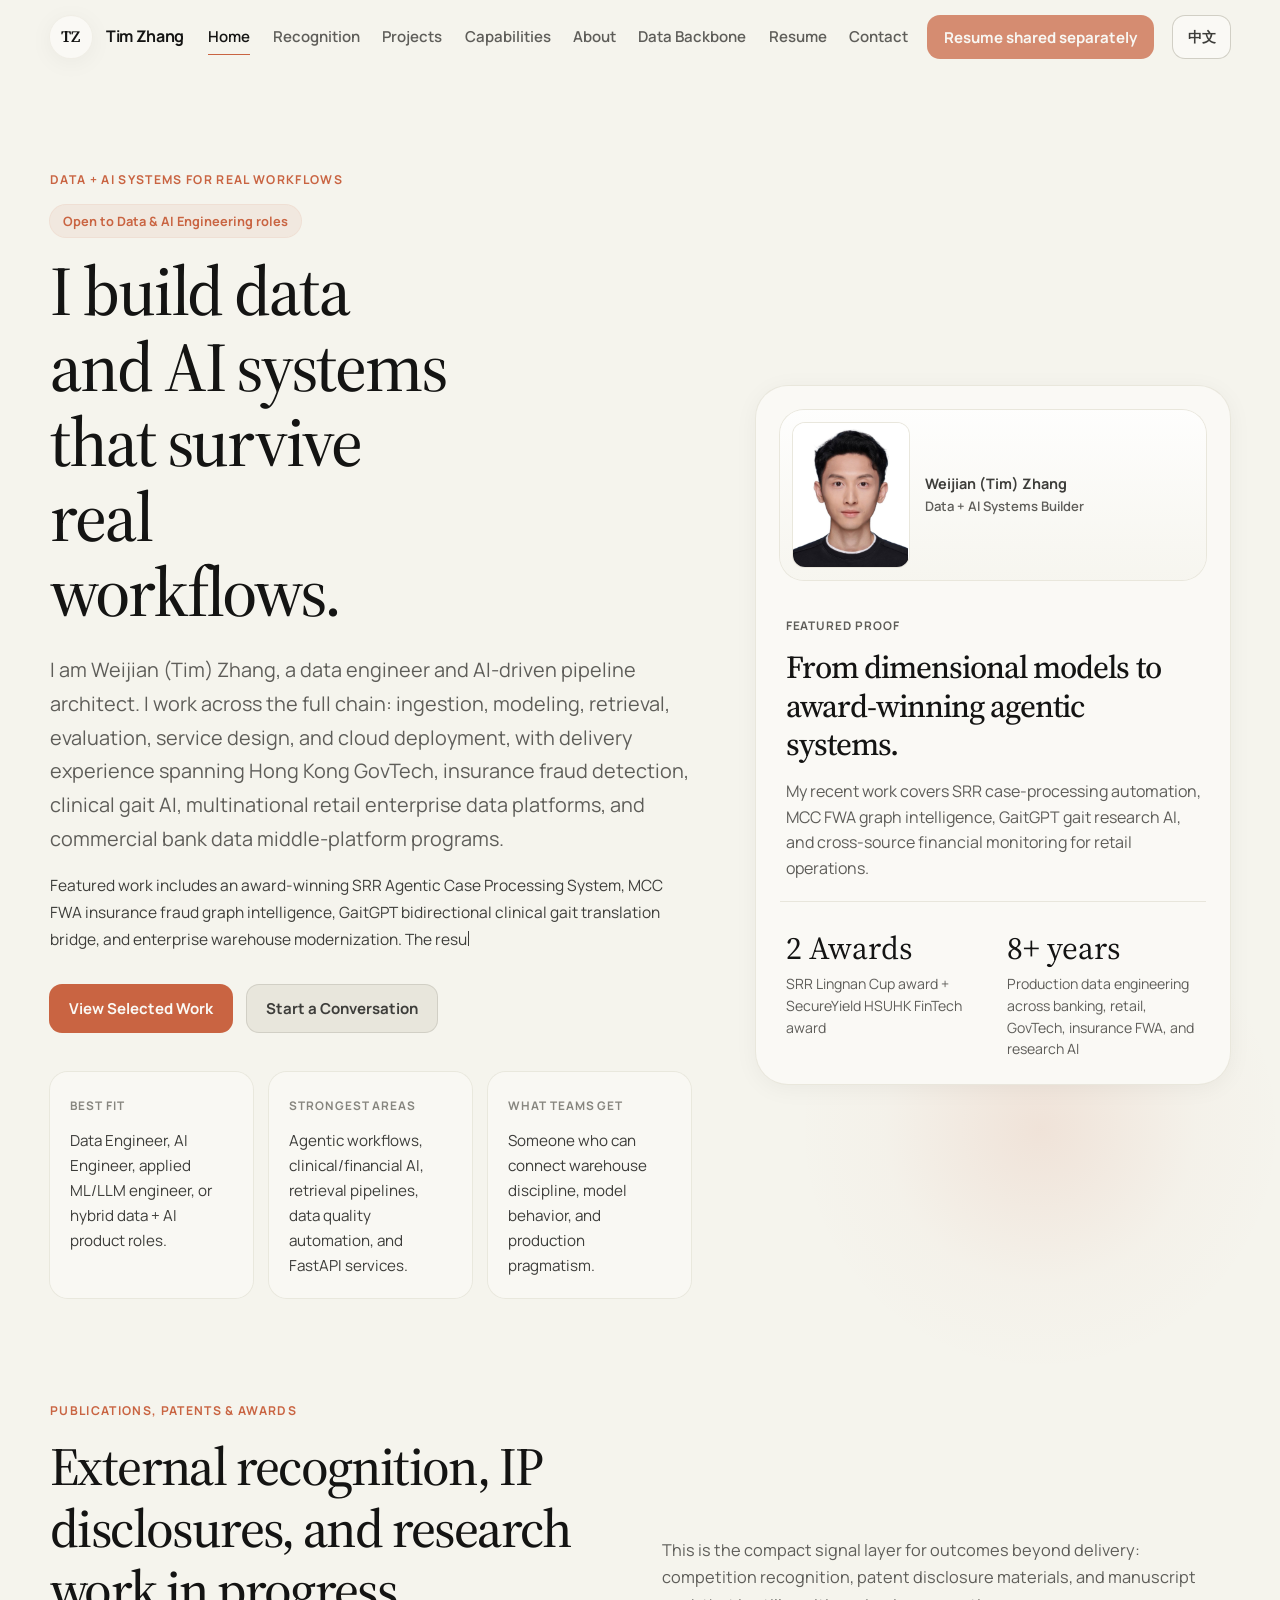
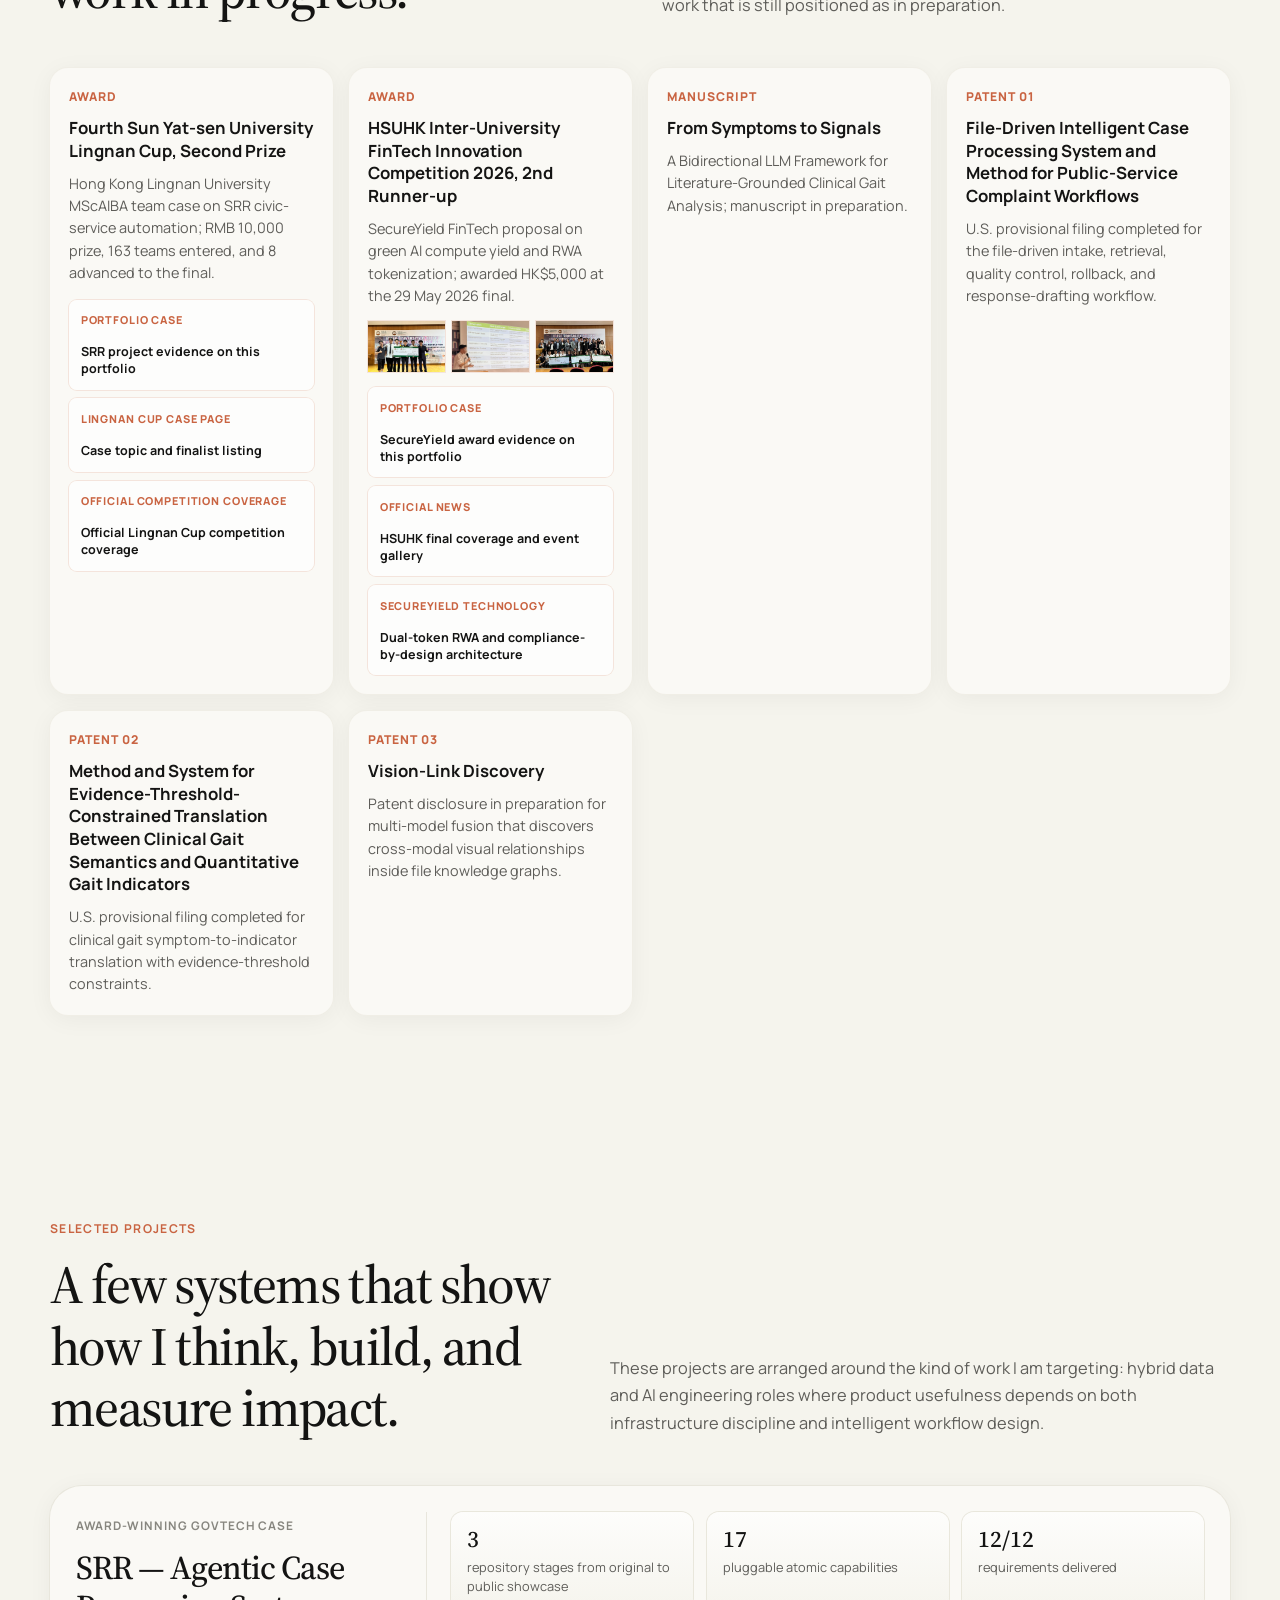
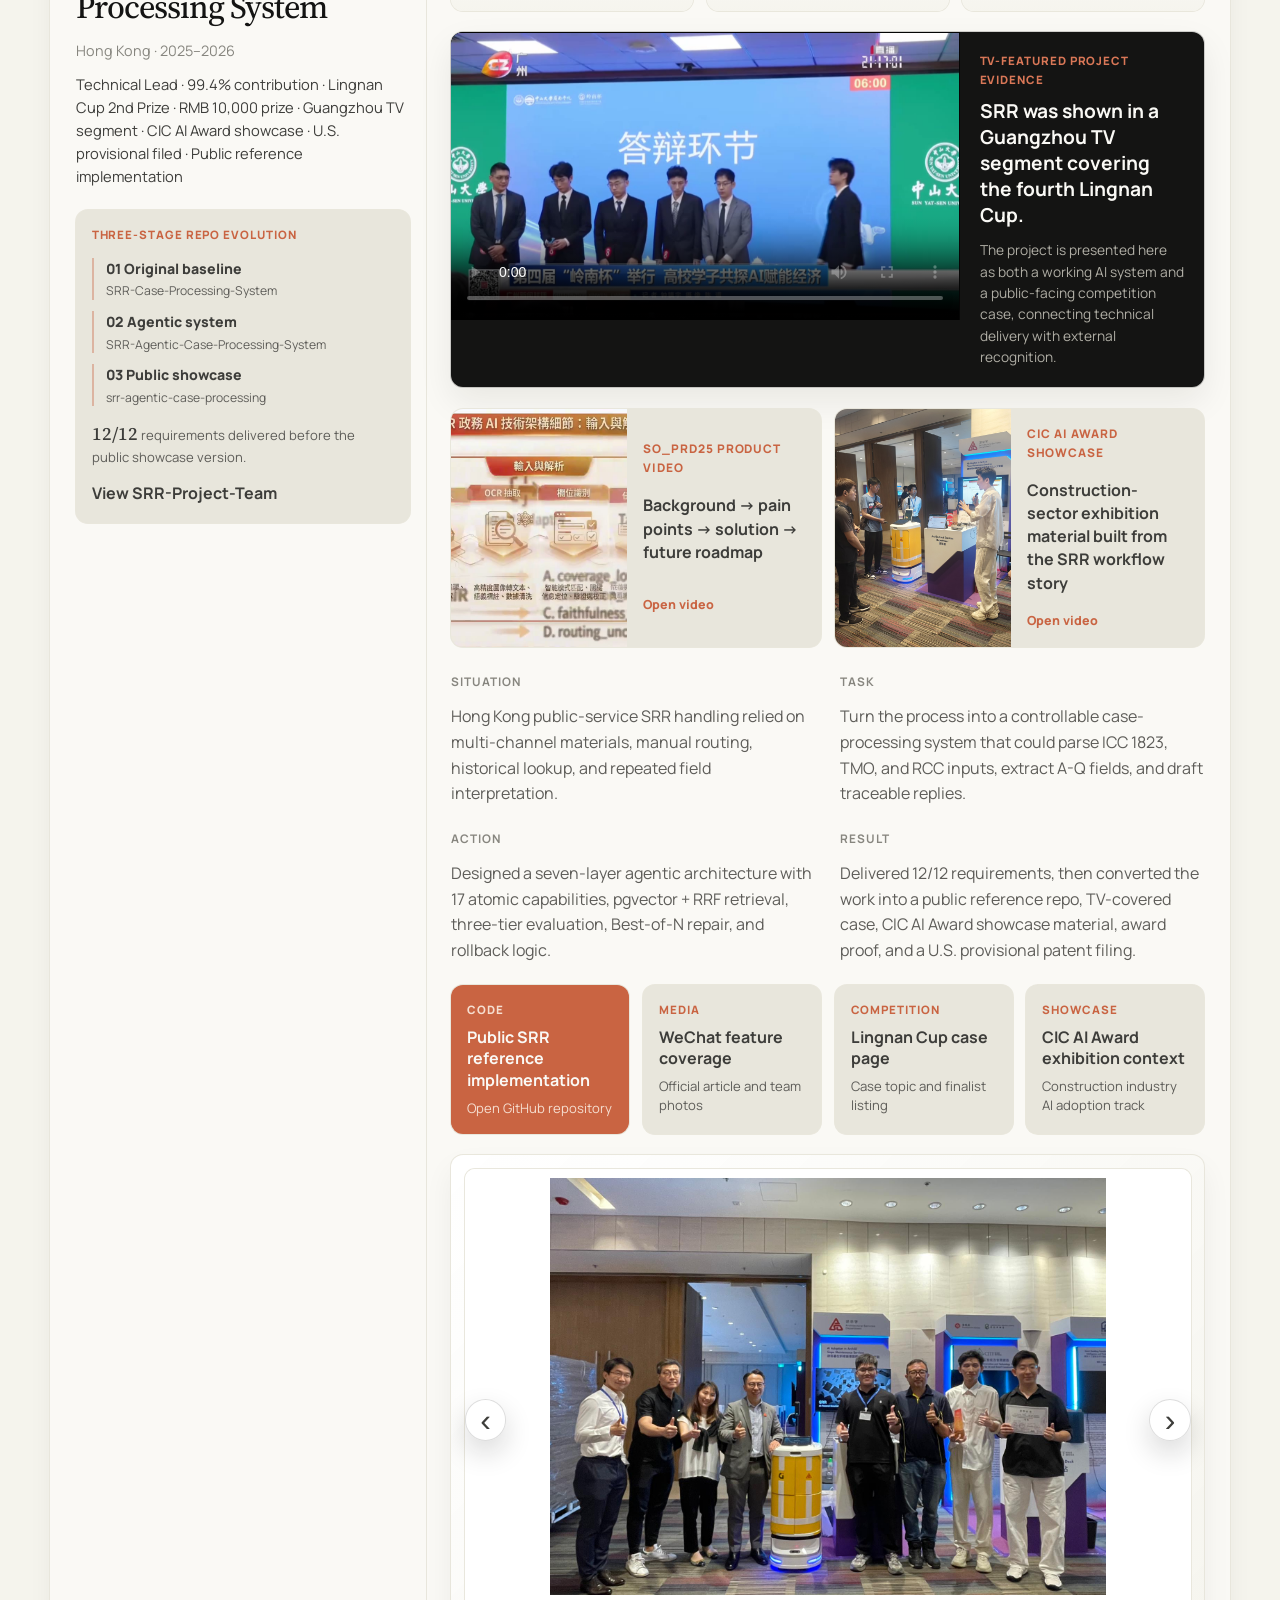
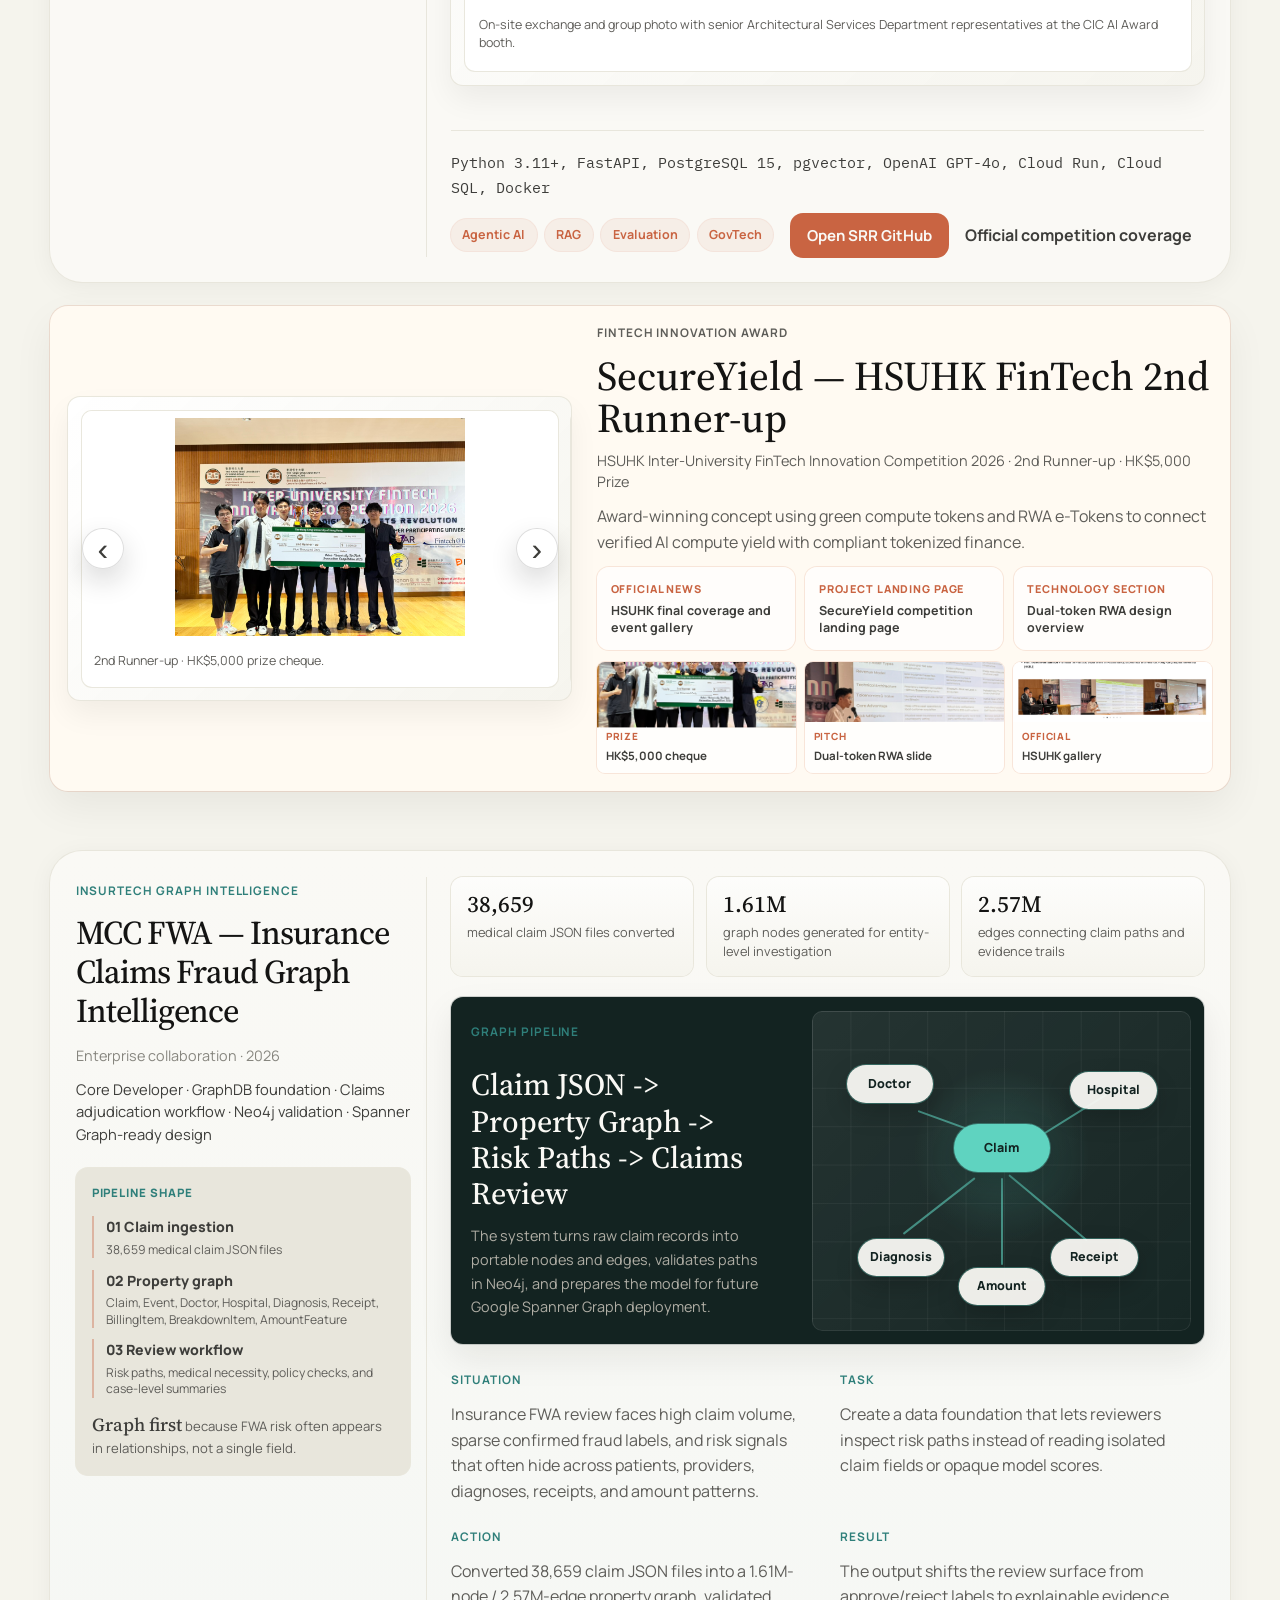
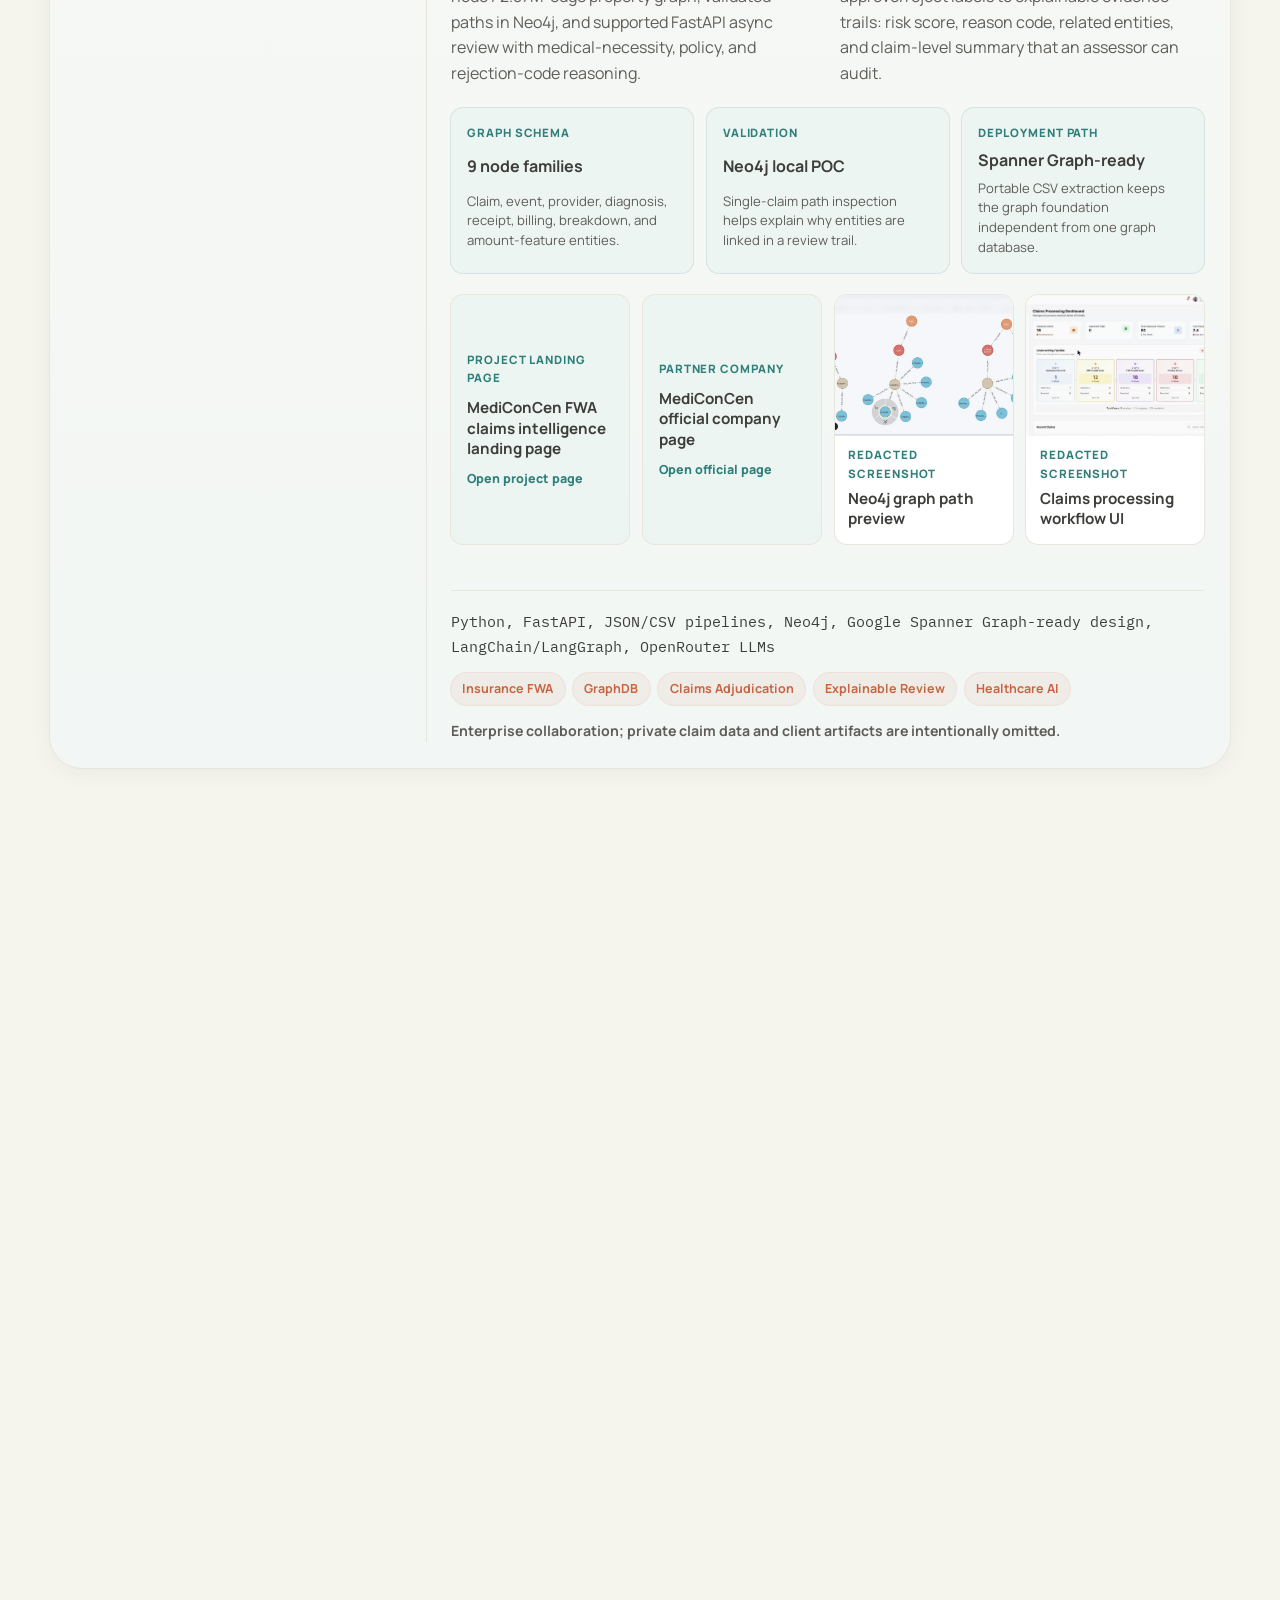
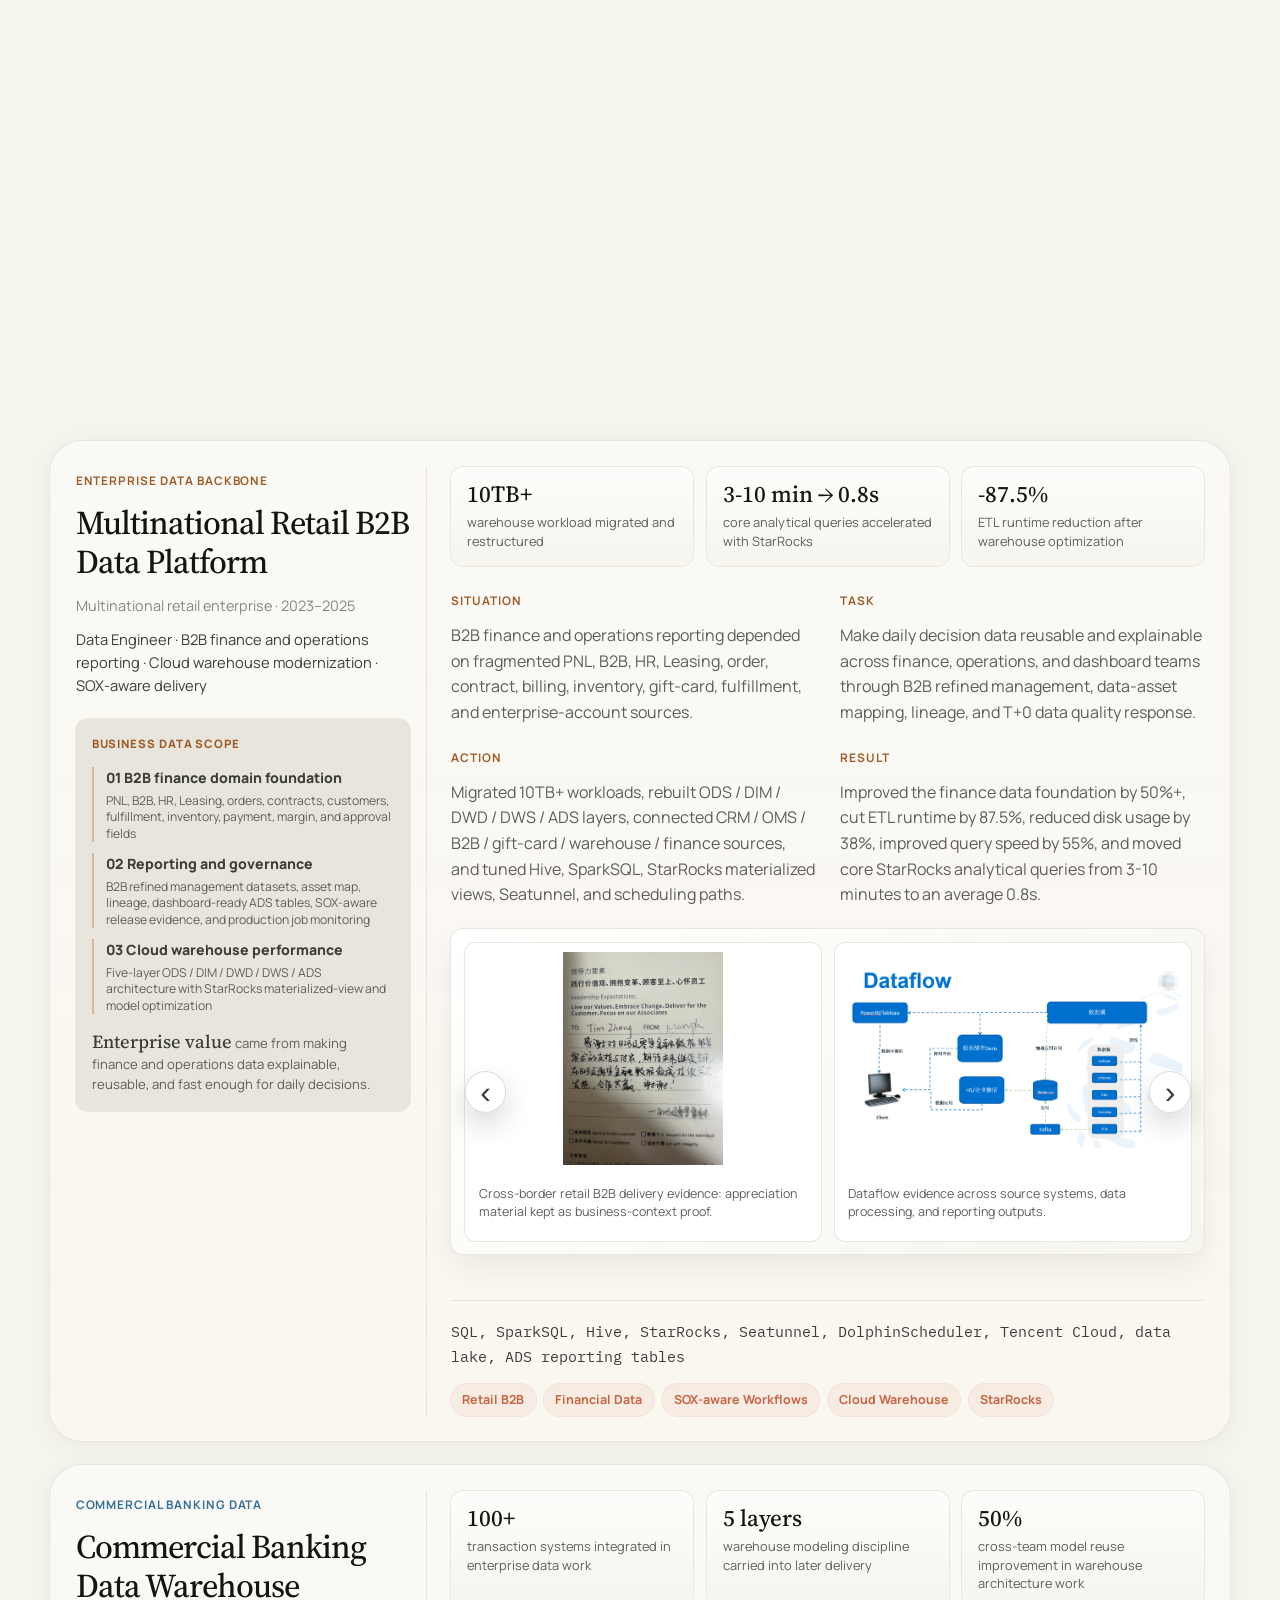
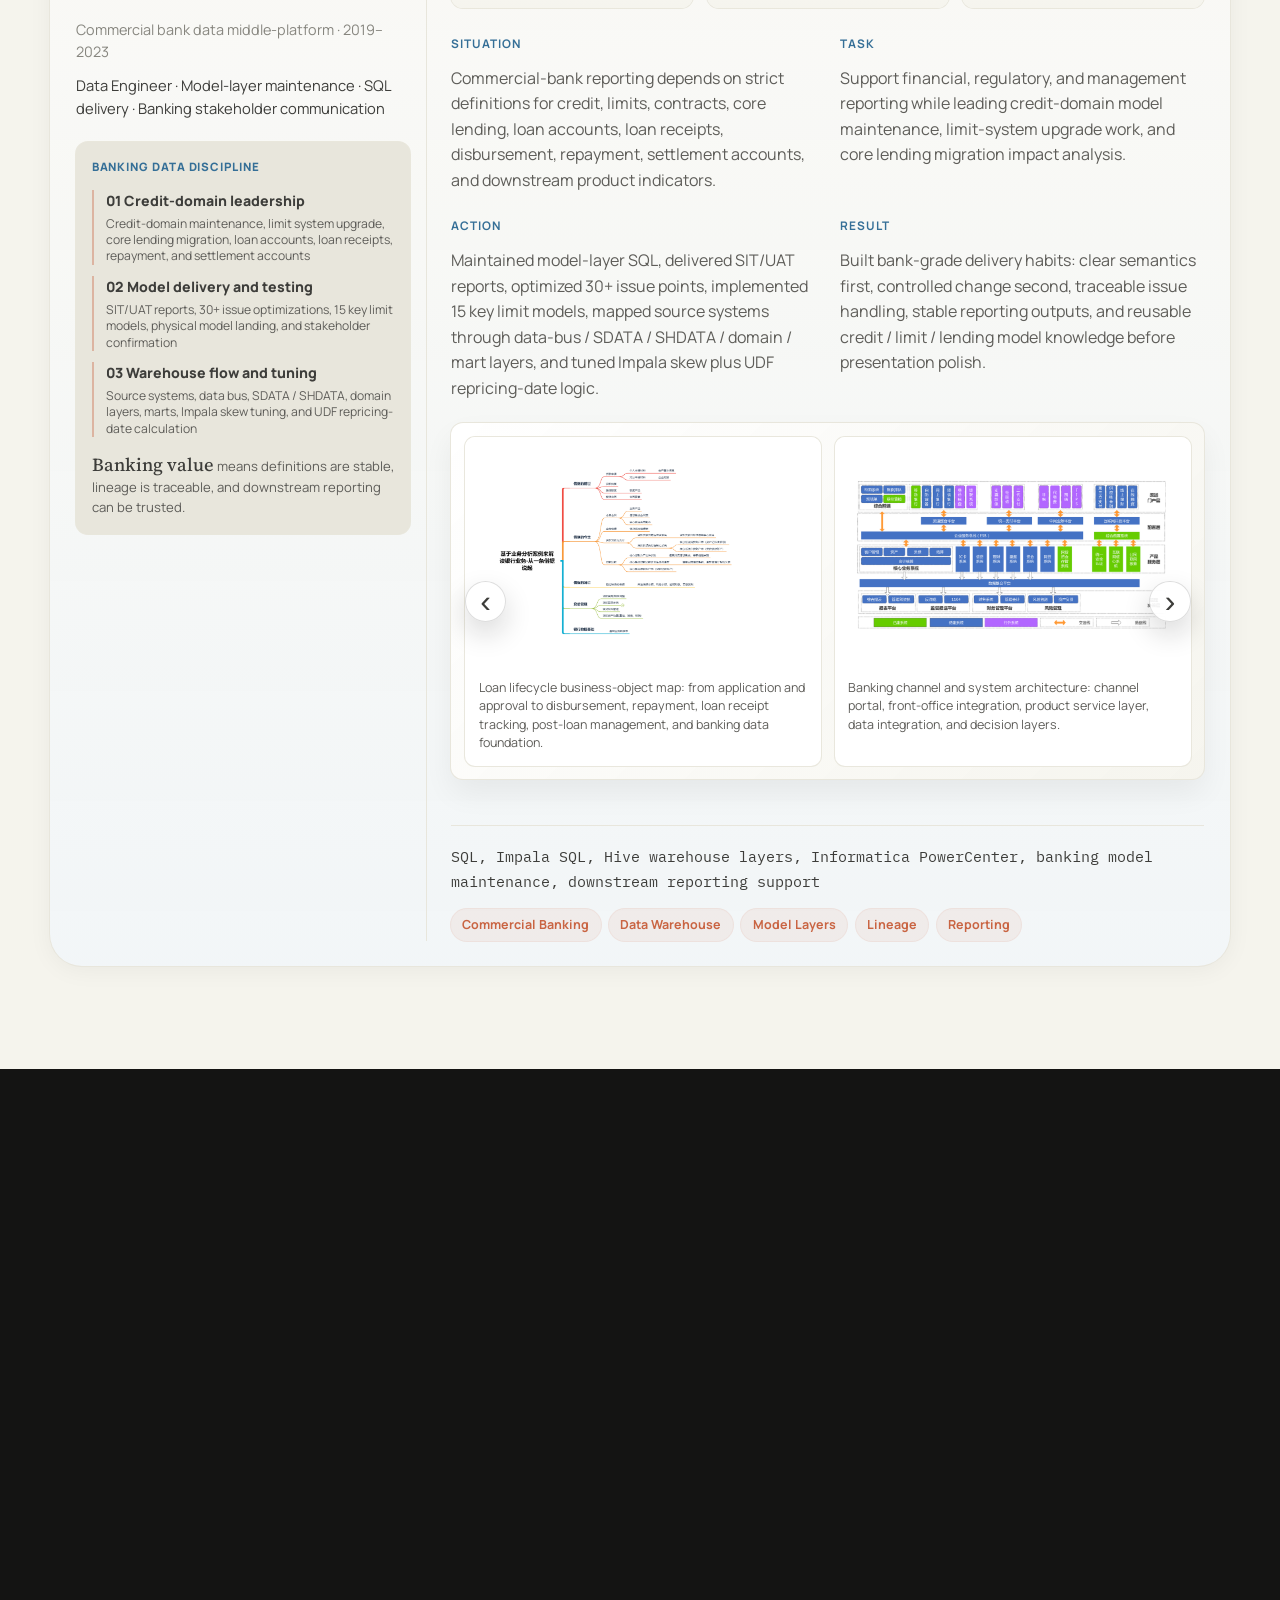
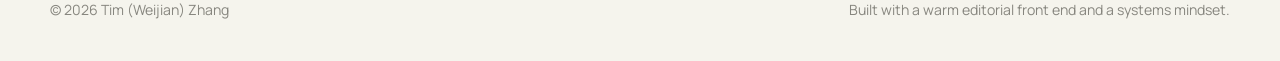
==== commit 44897da4: "Update SRR CIC showcase portfolio" ====
--- a/index.html
+++ b/index.html
@@ -28,8 +28,8 @@
       <div class="nav-panel" id="nav-panel">
         <ul class="nav-links">
 	          <li><a href="#home">Home</a></li>
-          <li><a href="#projects">Projects</a></li>
 	          <li><a href="#recognition">Recognition</a></li>
+	          <li><a href="#projects">Projects</a></li>
 	          <li><a href="#skills">Capabilities</a></li>
 	          <li><a href="#about">About</a></li>
           <li><a href="#enterprise-data">Data Backbone</a></li>
@@ -112,680 +112,6 @@
       </div>
     </section>
 
-
-    <section id="projects" class="section">
-      <div class="section-shell">
-        <div class="section-header projects-header reveal" style="--reveal-delay: 0.06s;">
-          <div>
-            <p class="eyebrow">Selected Projects</p>
-            <h2 class="section-title">A few systems that show how I think, build, and measure impact.</h2>
-          </div>
-          <p class="section-summary">
-            These projects are arranged around the kind of work I am targeting: hybrid data and AI engineering roles
-            where product usefulness depends on both infrastructure discipline and intelligent workflow design.
-          </p>
-        </div>
-
-        <div class="project-stack">
-          <article id="srr" class="project-story reveal stagger" style="--reveal-delay: 0.12s;">
-            <div class="story-rail">
-              <p class="story-kicker">Award-Winning GovTech Case</p>
-              <h3>SRR — Agentic Case Processing System</h3>
-              <p class="story-meta">Hong Kong · 2025–2026</p>
-              <p class="story-role">Technical Lead · 99.4% contribution · Lingnan Cup 2nd Prize · RMB 10,000 prize · Guangzhou TV segment · Patent filing in preparation · Public reference implementation</p>
-              <div class="story-version-panel" aria-label="SRR repository evolution">
-                <p class="story-side-label">Three-stage repo evolution</p>
-                <ol>
-                  <li>
-                    <span>01 Original baseline</span>
-                    <em>SRR-Case-Processing-System</em>
-                  </li>
-                  <li>
-                    <span>02 Agentic system</span>
-                    <em>SRR-Agentic-Case-Processing-System</em>
-                  </li>
-                  <li>
-                    <span>03 Public showcase</span>
-                    <em>srr-agentic-case-processing</em>
-                  </li>
-                </ol>
-                <p class="story-side-note"><strong>12/12</strong> requirements delivered before the public showcase version.</p>
-                <a class="text-link" href="https://github.com/SRR-Project-Team" target="_blank" rel="noopener">View SRR-Project-Team</a>
-              </div>
-            </div>
-            <div class="story-body">
-              <div class="story-impact-strip">
-                <div class="story-impact">
-                  <span class="story-impact-value">3</span>
-                  <span class="story-impact-label">repository stages from original to public showcase</span>
-                </div>
-                <div class="story-impact">
-                  <span class="story-impact-value">17</span>
-                  <span class="story-impact-label">pluggable atomic capabilities</span>
-                </div>
-                <div class="story-impact">
-                  <span class="story-impact-value">12/12</span>
-                  <span class="story-impact-label">requirements delivered</span>
-                </div>
-              </div>
-
-              <figure class="story-broadcast-panel" aria-label="Guangzhou TV coverage of the SRR project">
-                <video controls playsinline preload="metadata" poster="assets/images/srr/evidence/tv-srr-show-poster.jpg">
-                  <source src="assets/videos/srr/tv-srr-show.mp4" type="video/mp4">
-                  Your browser does not support embedded video.
-                </video>
-                <figcaption>
-                  <span>TV-Featured Project Evidence</span>
-                  <strong>SRR was shown in a Guangzhou TV segment covering the fourth Lingnan Cup.</strong>
-                  <em>The project is presented here as both a working AI system and a public-facing competition case, connecting technical delivery with external recognition.</em>
-                </figcaption>
-              </figure>
-
-              <div class="story-media-strip" aria-label="SRR video evidence">
-                <a class="story-media-card" href="assets/videos/srr/srr-prd25-product-video.mp4" target="_blank" rel="noopener">
-                  <img src="assets/images/srr/evidence/prd-video-thumb.jpg" alt="SRR product video thumbnail showing input parsing and task routing architecture">
-                  <span>SO_PRD25 product video</span>
-                  <strong>Background -> pain points -> solution -> future roadmap</strong>
-                  <em>Open video</em>
-                </a>
-                <a class="story-media-card" href="assets/videos/srr/cic-ai-award-prep.mp4" target="_blank" rel="noopener">
-                  <img src="assets/images/srr/evidence/cic-prep-thumb.jpg" alt="CIC AI Award preparation video thumbnail showing field maintenance work">
-                  <span>CIC AI Award preparation</span>
-                  <strong>Construction-sector pitch material built from the SRR workflow story</strong>
-                  <em>Open video</em>
-                </a>
-              </div>
-
-	              <div class="story-grid">
-	                <div>
-	                  <p class="story-label">Situation</p>
-	                  <p>Hong Kong public-service SRR handling relied on multi-channel materials, manual routing, historical lookup, and repeated field interpretation.</p>
-	                </div>
-	                <div>
-	                  <p class="story-label">Task</p>
-	                  <p>Turn the process into a controllable case-processing system that could parse ICC 1823, TMO, and RCC inputs, extract A-Q fields, and draft traceable replies.</p>
-	                </div>
-	                <div>
-	                  <p class="story-label">Action</p>
-	                  <p>Designed a seven-layer agentic architecture with 17 atomic capabilities, pgvector + RRF retrieval, three-tier evaluation, Best-of-N repair, and rollback logic.</p>
-	                </div>
-                <div>
-                <p class="story-label">Result</p>
-                  <p>Delivered 12/12 requirements, then converted the work into a public reference repo, TV-covered case, award proof, and a U.S. provisional patent filing.</p>
-                </div>
-	              </div>
-
-	              <div class="story-link-grid" aria-label="SRR external proof links">
-                <a class="story-link-card story-link-primary" href="https://github.com/SRR-Project-Team/srr-agentic-case-processing" target="_blank" rel="noopener">
-                  <span>Code</span>
-                  <strong>Public SRR reference implementation</strong>
-                  <em>Open GitHub repository</em>
-                </a>
-                <a class="story-link-card" href="https://mp.weixin.qq.com/s/s8ZAlUmanKZXu63-OeKX0w?scene=1" target="_blank" rel="noopener">
-                  <span>Media</span>
-                  <strong>WeChat feature coverage</strong>
-                  <em>Official article and team photos</em>
-                </a>
-                <a class="story-link-card" href="https://lingnan.sysu.edu.cn/article/3592" target="_blank" rel="noopener">
-                  <span>Competition</span>
-                  <strong>Lingnan Cup case page</strong>
-                  <em>Case topic and finalist listing</em>
-                </a>
-                <a class="story-link-card" href="https://www.cic.hk/en/events/detail.page-20260121" target="_blank" rel="noopener">
-                  <span>Next Stage</span>
-                  <strong>CIC AI Award preparation</strong>
-                  <em>Construction industry competition track</em>
-                </a>
-              </div>
-
-	              <div class="evidence-board evidence-board-single" data-board-carousel data-board-visible="1" data-board-interval="10000" aria-label="SRR project visual evidence carousel">
-	                <div class="evidence-board-track">
-	                <figure class="evidence-board-card">
-	                  <img src="assets/images/srr/evidence/team-defense-live.jpg" alt="SRR team presenting during the final defense session">
-	                  <figcaption>Live Lingnan Cup final moment explaining workflow automation, case routing, and public-service value.</figcaption>
-	                </figure>
-	                <figure class="evidence-board-card">
-	                  <img src="assets/images/srr/srr-architecture.jpg" alt="SRR seven-layer agentic system architecture diagram">
-	                  <figcaption>Seven-layer agentic architecture with parsing, routing, retrieval, quality gates, and fallback logic.</figcaption>
-	                </figure>
-	                <figure class="evidence-board-card">
-	                  <img src="assets/images/srr/srr-interaction.jpg" alt="SRR assistant extracting case fields and drafting replies">
-	                  <figcaption>Interaction view showing extracted fields, similar-case handling, and draft-reply workflow.</figcaption>
-	                </figure>
-	                <figure class="evidence-board-card">
-	                  <img src="assets/images/srr/srr-award-photo.jpg" alt="Lingnan Cup second prize award photo">
-	                  <figcaption>Lingnan Cup final: Second Prize for the Hong Kong Lingnan University team.</figcaption>
-	                </figure>
-	                <figure class="evidence-board-card">
-	                  <img src="assets/images/srr/evidence/award-team-lingnan-hall.jpg" alt="SRR team celebrating the Lingnan Cup second prize outside Lingnan Hall">
-	                  <figcaption>Team celebration outside Lingnan Hall after the Second Prize result, with project title and Hong Kong Lingnan University team sign visible.</figcaption>
-	                </figure>
-	                <figure class="evidence-board-card">
-	                  <img src="assets/images/srr/evidence/award-trophy-closeup.jpg" alt="Close-up of the Lingnan Cup second prize trophy and certificate folder">
-	                  <figcaption>Second Prize trophy close-up: physical award proof from the fourth Lingnan Cup case analysis final.</figcaption>
-	                </figure>
-	                <figure class="evidence-board-card">
-	                  <img src="assets/images/srr/evidence/award-certificate-readable.jpg" alt="Lingnan Cup second prize certificate for the SRR case project">
-	                  <figcaption>Second Prize certificate naming the SRR case: from paperless handling to automated civic-service workflow.</figcaption>
-	                </figure>
-	                <figure class="evidence-board-card">
-	                  <img src="assets/images/srr/evidence/award-reflection.jpg" alt="Award reflection from Lingnan Cup coverage">
-	                  <figcaption>Award reflections highlight hands-on AI implementation, real business data, and civic-service problem solving.</figcaption>
-	                </figure>
-	                <figure class="evidence-board-card">
-	                  <img src="assets/images/srr/evidence/official-gallery-clean.jpg" alt="Official Lingnan College webpage showing competition photo gallery without browser interface">
-	                  <figcaption>Official website feature: cropped to the webpage itself, showing the SRR team in the Lingnan Cup photo gallery and recap.</figcaption>
-	                </figure>
-	                <figure class="evidence-board-card">
-	                  <img src="assets/images/srr/evidence/official-topic.jpg" alt="Official competition topic listing naming the SRR project">
-	                  <figcaption>Official topic listing: Hong Kong SRR civic-service processing case among finalist reports.</figcaption>
-	                </figure>
-	                </div>
-	              </div>
-
-              <div class="story-footer">
-                <p class="story-stack">Python 3.11+, FastAPI, PostgreSQL 15, pgvector, OpenAI GPT-4o, Cloud Run, Cloud SQL, Docker</p>
-                <div class="story-tags">
-                  <span>Agentic AI</span>
-                  <span>RAG</span>
-                  <span>Evaluation</span>
-                  <span>GovTech</span>
-                </div>
-                <a class="button button-brand button-small" href="https://github.com/SRR-Project-Team/srr-agentic-case-processing" target="_blank" rel="noopener">Open SRR GitHub</a>
-                <a class="text-link" href="https://lingnan.sysu.edu.cn/article/3596" target="_blank" rel="noopener">Official competition coverage</a>
-              </div>
-            </div>
-          </article>
-
-          <aside id="secureyield" class="fintech-award-spotlight reveal" style="--reveal-delay: 0.1s;" aria-label="SecureYield FinTech competition award evidence">
-            <div class="fintech-award-gallery">
-              <div class="evidence-board evidence-board-single fintech-award-carousel" data-board-carousel data-board-visible="1" data-board-interval="5200" aria-label="SecureYield competition evidence carousel">
-                <div class="evidence-board-track">
-                  <figure class="evidence-board-card">
-                    <img src="assets/images/fintech/secureyield-hsuhk-award-2026.jpg" alt="SecureYield team holding the HSUHK FinTech Innovation Competition 2026 2nd Runner-up award cheque">
-                    <figcaption>2nd Runner-up · HK$5,000 prize cheque.</figcaption>
-                  </figure>
-                  <figure class="evidence-board-card">
-                    <img src="assets/images/fintech/secureyield-stage-pitch-2026.jpg" alt="SecureYield live pitch with green compute and RWA competitor positioning slide">
-                    <figcaption>Live pitch: green compute token + RWA e-Token.</figcaption>
-                  </figure>
-                  <figure class="evidence-board-card">
-                    <img src="assets/images/fintech/secureyield-official-gallery-2026.png" alt="HSUHK official competition coverage page showing the judging panel and event gallery">
-                    <figcaption>HSUHK official coverage gallery.</figcaption>
-                  </figure>
-                  <figure class="evidence-board-card">
-                    <img src="assets/images/fintech/secureyield-winners-group-2026.png" alt="Group photo with champion, first runner-up, and second runner-up teams">
-                    <figcaption>Final winners group photo.</figcaption>
-                  </figure>
-                </div>
-              </div>
-            </div>
-            <div class="fintech-award-copy">
-              <p class="story-kicker">FinTech Innovation Award</p>
-              <h3>SecureYield — HSUHK FinTech 2nd Runner-up</h3>
-              <p class="story-meta">HSUHK Inter-University FinTech Innovation Competition 2026 · 2nd Runner-up · HK$5,000 Prize</p>
-              <p>
-                Award-winning concept using green compute tokens and RWA e-Tokens to connect verified AI compute
-                yield with compliant tokenized finance.
-              </p>
-              <div class="fintech-source-grid" aria-label="SecureYield external project evidence">
-                <a class="fintech-source-card" href="https://fintech.hsu.edu.hk/hsuhk-successfully-hosted-the-2026-inter-university-fintech-innovation-competition/" target="_blank" rel="noopener">
-                  <span>Official News</span>
-                  <strong>HSUHK final coverage and event gallery</strong>
-                </a>
-                <a class="fintech-source-card" href="https://rwa-fintech-innovation.github.io/SecureYield/" target="_blank" rel="noopener">
-                  <span>Project Landing Page</span>
-                  <strong>SecureYield competition landing page</strong>
-                </a>
-                <a class="fintech-source-card" href="https://rwa-fintech-innovation.github.io/SecureYield/#technology" target="_blank" rel="noopener">
-                  <span>Technology Section</span>
-                  <strong>Dual-token RWA design overview</strong>
-                </a>
-              </div>
-              <div class="fintech-zoom-grid" aria-label="SecureYield zoomed evidence highlights">
-                <figure class="fintech-zoom-card fintech-zoom-cheque">
-                  <img src="assets/images/fintech/secureyield-hsuhk-award-2026.jpg" alt="Zoomed crop of the SecureYield 2nd Runner-up prize cheque">
-                  <figcaption>
-                    <span>Prize</span>
-                    <strong>HK$5,000 cheque</strong>
-                  </figcaption>
-                </figure>
-                <figure class="fintech-zoom-card fintech-zoom-pitch">
-                  <img src="assets/images/fintech/secureyield-stage-pitch-2026.jpg" alt="Zoomed crop of SecureYield live pitch competitor positioning slide">
-                  <figcaption>
-                    <span>Pitch</span>
-                    <strong>Dual-token RWA slide</strong>
-                  </figcaption>
-                </figure>
-                <figure class="fintech-zoom-card fintech-zoom-official">
-                  <img src="assets/images/fintech/secureyield-official-gallery-2026.png" alt="Zoomed crop of the HSUHK official coverage gallery">
-                  <figcaption>
-                    <span>Official</span>
-                    <strong>HSUHK gallery</strong>
-                  </figcaption>
-                </figure>
-              </div>
-            </div>
-          </aside>
-
-          <article id="fwa" class="project-story project-story-fwa reveal stagger" style="--reveal-delay: 0.24s;">
-            <div class="story-rail">
-              <p class="story-kicker">InsurTech Graph Intelligence</p>
-              <h3>MCC FWA — Insurance Claims Fraud Graph Intelligence</h3>
-              <p class="story-meta">Enterprise collaboration · 2026</p>
-              <p class="story-role">Core Developer · GraphDB foundation · Claims adjudication workflow · Neo4j validation · Spanner Graph-ready design</p>
-              <div class="story-version-panel" aria-label="MCC FWA graph pipeline">
-                <p class="story-side-label">Pipeline shape</p>
-                <ol>
-                  <li>
-                    <span>01 Claim ingestion</span>
-                    <em>38,659 medical claim JSON files</em>
-                  </li>
-                  <li>
-                    <span>02 Property graph</span>
-                    <em>Claim, Event, Doctor, Hospital, Diagnosis, Receipt, BillingItem, BreakdownItem, AmountFeature</em>
-                  </li>
-                  <li>
-                    <span>03 Review workflow</span>
-                    <em>Risk paths, medical necessity, policy checks, and case-level summaries</em>
-                  </li>
-                </ol>
-                <p class="story-side-note"><strong>Graph first</strong> because FWA risk often appears in relationships, not a single field.</p>
-              </div>
-            </div>
-            <div class="story-body">
-              <div class="story-impact-strip">
-                <div class="story-impact">
-                  <span class="story-impact-value">38,659</span>
-                  <span class="story-impact-label">medical claim JSON files converted</span>
-                </div>
-                <div class="story-impact">
-                  <span class="story-impact-value">1.61M</span>
-                  <span class="story-impact-label">graph nodes generated for entity-level investigation</span>
-                </div>
-                <div class="story-impact">
-                  <span class="story-impact-value">2.57M</span>
-                  <span class="story-impact-label">edges connecting claim paths and evidence trails</span>
-                </div>
-              </div>
-
-              <div class="fwa-flow-panel" aria-label="MCC FWA graph intelligence flow">
-                <div class="fwa-flow-copy">
-                  <p class="story-label">Graph Pipeline</p>
-                  <h4>Claim JSON -> Property Graph -> Risk Paths -> Claims Review</h4>
-                  <p>
-                    The system turns raw claim records into portable nodes and edges, validates paths in Neo4j, and
-                    prepares the model for future Google Spanner Graph deployment.
-                  </p>
-                </div>
-                <div class="fwa-graph-map" aria-hidden="true">
-                  <span class="fwa-node fwa-node-claim">Claim</span>
-                  <span class="fwa-node fwa-node-doctor">Doctor</span>
-                  <span class="fwa-node fwa-node-hospital">Hospital</span>
-                  <span class="fwa-node fwa-node-diagnosis">Diagnosis</span>
-                  <span class="fwa-node fwa-node-receipt">Receipt</span>
-                  <span class="fwa-node fwa-node-amount">Amount</span>
-                  <span class="fwa-edge fwa-edge-a"></span>
-                  <span class="fwa-edge fwa-edge-b"></span>
-                  <span class="fwa-edge fwa-edge-c"></span>
-                  <span class="fwa-edge fwa-edge-d"></span>
-                  <span class="fwa-edge fwa-edge-e"></span>
-                </div>
-              </div>
-
-	              <div class="story-grid">
-	                <div>
-	                  <p class="story-label">Situation</p>
-	                  <p>Insurance FWA review faces high claim volume, sparse confirmed fraud labels, and risk signals that often hide across patients, providers, diagnoses, receipts, and amount patterns.</p>
-	                </div>
-	                <div>
-	                  <p class="story-label">Task</p>
-	                  <p>Create a data foundation that lets reviewers inspect risk paths instead of reading isolated claim fields or opaque model scores.</p>
-	                </div>
-	                <div>
-	                  <p class="story-label">Action</p>
-	                  <p>Converted 38,659 claim JSON files into a 1.61M-node / 2.57M-edge property graph, validated paths in Neo4j, and supported FastAPI async review with medical-necessity, policy, and rejection-code reasoning.</p>
-	                </div>
-	                <div>
-	                  <p class="story-label">Result</p>
-	                  <p>The output shifts the review surface from approve/reject labels to explainable evidence trails: risk score, reason code, related entities, and claim-level summary that an assessor can audit.</p>
-	                </div>
-	              </div>
-
-              <div class="fwa-evidence-grid" aria-label="MCC FWA implementation evidence">
-                <div class="fwa-evidence-card">
-                  <span>Graph Schema</span>
-                  <strong>9 node families</strong>
-                  <p>Claim, event, provider, diagnosis, receipt, billing, breakdown, and amount-feature entities.</p>
-                </div>
-                <div class="fwa-evidence-card">
-                  <span>Validation</span>
-                  <strong>Neo4j local POC</strong>
-                  <p>Single-claim path inspection helps explain why entities are linked in a review trail.</p>
-                </div>
-                <div class="fwa-evidence-card">
-                  <span>Deployment Path</span>
-                  <strong>Spanner Graph-ready</strong>
-                  <p>Portable CSV extraction keeps the graph foundation independent from one graph database.</p>
-                </div>
-              </div>
-
-              <div class="fwa-material-grid" aria-label="MCC FWA public materials and redacted screenshots">
-                <a class="fwa-material-card fwa-landing-card" href="https://mediconcen-75a4c.web.app/" target="_blank" rel="noopener">
-                  <span>Project Landing Page</span>
-                  <strong>MediConCen FWA claims intelligence landing page</strong>
-                  <em>Open project page</em>
-                </a>
-                <a class="fwa-material-card fwa-landing-card" href="https://mediconcen.com.hk/about-us/" target="_blank" rel="noopener">
-                  <span>Partner Company</span>
-                  <strong>MediConCen official company page</strong>
-                  <em>Open official page</em>
-                </a>
-                <figure class="fwa-material-card">
-                  <img src="assets/images/fwa/mcc-fwa-graph-redacted.jpg" alt="Redacted thumbnail of the MCC FWA claim graph preview">
-                  <figcaption>
-                    <span>Redacted Screenshot</span>
-                    <strong>Neo4j graph path preview</strong>
-                  </figcaption>
-                </figure>
-                <figure class="fwa-material-card">
-                  <img src="assets/images/fwa/mcc-fwa-claims-redacted.jpg" alt="Redacted thumbnail of the MCC FWA claims processing dashboard">
-                  <figcaption>
-                    <span>Redacted Screenshot</span>
-                    <strong>Claims processing workflow UI</strong>
-                  </figcaption>
-                </figure>
-              </div>
-
-              <div class="story-footer">
-                <p class="story-stack">Python, FastAPI, JSON/CSV pipelines, Neo4j, Google Spanner Graph-ready design, LangChain/LangGraph, OpenRouter LLMs</p>
-                <div class="story-tags">
-                  <span>Insurance FWA</span>
-                  <span>GraphDB</span>
-                  <span>Claims Adjudication</span>
-                  <span>Explainable Review</span>
-                  <span>Healthcare AI</span>
-                </div>
-                <p class="story-access-note">Enterprise collaboration; private claim data and client artifacts are intentionally omitted.</p>
-              </div>
-            </div>
-          </article>
-
-          <article id="gaitgpt" class="project-story reveal stagger" style="--reveal-delay: 0.3s;">
-            <div class="story-rail">
-              <p class="story-kicker">Gait Research AI System</p>
-              <h3>GaitGPT — Bidirectional Translation Bridge for Clinical Gait Research</h3>
-              <p class="story-meta">Lingnan University · 2026</p>
-              <p class="story-role">Architecture Lead · Manuscript in preparation · iCAN 2026 application · U.S. provisional filed</p>
-            </div>
-            <div class="story-body">
-              <div class="story-impact-strip">
-                <div class="story-impact">
-                  <span class="story-impact-value">0.9223</span>
-                  <span class="story-impact-label">overall benchmark accuracy</span>
-                </div>
-                <div class="story-impact">
-                  <span class="story-impact-value">10.07s</span>
-                  <span class="story-impact-label">median response time</span>
-                </div>
-                <div class="story-impact">
-                  <span class="story-impact-value">20</span>
-                  <span class="story-impact-label">question benchmark suite</span>
-                </div>
-              </div>
-
-              <div class="research-status-grid" aria-label="GaitGPT research, competition, and patent status">
-                <div class="research-status-card">
-                  <span>Paper</span>
-                  <strong>Manuscript in preparation</strong>
-                  <p>Target venue options under review: Sensors, AMIA / MICCAI workshop tracks, or BMC Medical Informatics.</p>
-                </div>
-                <div class="research-status-card">
-                  <span>Competition</span>
-                  <strong>iCAN 2026 application package</strong>
-                  <p>Prepared for Medicine &amp; Health Care and IT &amp; Data Technology categories, with a finals video asset ready.</p>
-                </div>
-                <div class="research-status-card">
-                  <span>Patent</span>
-                  <strong>U.S. provisional filed</strong>
-                  <p>Method and system filing is in provisional status; implementation details are kept private during filing.</p>
-                </div>
-              </div>
-
-	              <div class="story-grid">
-	                <div>
-	                  <p class="story-label">Situation</p>
-	                  <p>Gait systems produce dense sensor indicators, while clinicians often reason in symptom language such as limping, shuffling gait, or asymmetry.</p>
-	                </div>
-	                <div>
-	                  <p class="story-label">Task</p>
-	                  <p>Build a bidirectional bridge between symptom language, structured gait indicators, and literature-grounded explanations, while keeping high-risk outputs under privacy-first engineering controls.</p>
-	                </div>
-	                <div>
-	                  <p class="story-label">Action</p>
-	                  <p>Combined NONSD-Gait data, rule-template-first query handling, PubMed / Semantic Scholar retrieval, structured findings, and biomechanics-aware validation.</p>
-	                </div>
-	                <div>
-	                  <p class="story-label">Result</p>
-	                  <p>Produced a 20-question benchmark with 0.9223 overall accuracy and 10.07s median response time, forming the basis for manuscript, iCAN, and university IP preparation.</p>
-	                </div>
-	              </div>
-
-              <div class="story-video-panel" aria-label="GaitGPT protected video placeholder">
-                <div class="story-video-placeholder" role="group" aria-label="GaitGPT demo video is temporarily protected during university IP filing">
-                  <span>Patent Protected</span>
-                  <strong>Video temporarily disabled</strong>
-                  <p>Demo media is withheld while university IP filing is in progress.</p>
-                </div>
-                <div>
-                  <p class="story-label">Demo Video</p>
-                  <p>Protected placeholder kept for the product demo slot; video access will return after the patent-sensitive review window.</p>
-                </div>
-              </div>
-
-              <div class="story-footer">
-                <p class="story-stack">Python, FastAPI, Next.js/React, SurrealDB, LangGraph, PubMed, Semantic Scholar, local/open AI providers</p>
-                <div class="story-tags">
-                  <span>Digital Health</span>
-                  <span>Clinical AI</span>
-                  <span>Literature Retrieval</span>
-                  <span>Benchmarking</span>
-                  <span>Paper in Preparation</span>
-                  <span>iCAN 2026</span>
-                  <span>Patent Prep</span>
-                </div>
-                <p class="story-access-note">Public implementation access is intentionally limited during university IP filing; architecture and validation boundaries are summarized here.</p>
-              </div>
-            </div>
-          </article>
-
-          <article id="enterprise-data" class="project-story project-story-enterprise reveal stagger" style="--reveal-delay: 0.36s;">
-            <div class="story-rail">
-              <p class="story-kicker">Enterprise Data Backbone</p>
-              <h3>Multinational Retail B2B Data Platform</h3>
-              <p class="story-meta">Multinational retail enterprise · 2023–2025</p>
-              <p class="story-role">Data Engineer · B2B finance and operations reporting · Cloud warehouse modernization · SOX-aware delivery</p>
-              <div class="story-version-panel" aria-label="Retail B2B data platform scope">
-                <p class="story-side-label">Business data scope</p>
-                <ol>
-                  <li>
-                    <span>01 B2B finance domain foundation</span>
-                    <em>PNL, B2B, HR, Leasing, orders, contracts, customers, fulfillment, inventory, payment, margin, and approval fields</em>
-                  </li>
-                  <li>
-                    <span>02 Reporting and governance</span>
-                    <em>B2B refined management datasets, asset map, lineage, dashboard-ready ADS tables, SOX-aware release evidence, and production job monitoring</em>
-                  </li>
-                  <li>
-                    <span>03 Cloud warehouse performance</span>
-                    <em>Five-layer ODS / DIM / DWD / DWS / ADS architecture with StarRocks materialized-view and model optimization</em>
-                  </li>
-                </ol>
-                <p class="story-side-note"><strong>Enterprise value</strong> came from making finance and operations data explainable, reusable, and fast enough for daily decisions.</p>
-              </div>
-            </div>
-            <div class="story-body">
-              <div class="story-impact-strip">
-                <div class="story-impact">
-                  <span class="story-impact-value">10TB+</span>
-                  <span class="story-impact-label">warehouse workload migrated and restructured</span>
-                </div>
-                <div class="story-impact">
-                  <span class="story-impact-value">3-10 min → 0.8s</span>
-                  <span class="story-impact-label">core analytical queries accelerated with StarRocks</span>
-                </div>
-                <div class="story-impact">
-                  <span class="story-impact-value">-87.5%</span>
-                  <span class="story-impact-label">ETL runtime reduction after warehouse optimization</span>
-                </div>
-              </div>
-
-	              <div class="story-grid">
-	                <div>
-	                  <p class="story-label">Situation</p>
-	                  <p>B2B finance and operations reporting depended on fragmented PNL, B2B, HR, Leasing, order, contract, billing, inventory, gift-card, fulfillment, and enterprise-account sources.</p>
-	                </div>
-	                <div>
-	                  <p class="story-label">Task</p>
-	                  <p>Make daily decision data reusable and explainable across finance, operations, and dashboard teams through B2B refined management, data-asset mapping, lineage, and T+0 data quality response.</p>
-	                </div>
-	                <div>
-	                  <p class="story-label">Action</p>
-	                  <p>Migrated 10TB+ workloads, rebuilt ODS / DIM / DWD / DWS / ADS layers, connected CRM / OMS / B2B / gift-card / warehouse / finance sources, and tuned Hive, SparkSQL, StarRocks materialized views, Seatunnel, and scheduling paths.</p>
-	                </div>
-	                <div>
-	                  <p class="story-label">Result</p>
-	                  <p>Improved the finance data foundation by 50%+, cut ETL runtime by 87.5%, reduced disk usage by 38%, improved query speed by 55%, and moved core StarRocks analytical queries from 3-10 minutes to an average 0.8s.</p>
-	                </div>
-	              </div>
-
-	              <div class="evidence-board" data-board-carousel data-board-interval="5000" aria-label="Retail B2B data platform evidence">
-                <div class="evidence-board-track">
-                <figure class="evidence-board-card">
-                  <img src="assets/images/enterprise/retail-b2b-appreciation.jpg" alt="Redacted appreciation note for enterprise retail B2B delivery">
-                  <figcaption>Cross-border retail B2B delivery evidence: appreciation material kept as business-context proof.</figcaption>
-                </figure>
-                <figure class="evidence-board-card">
-                  <img src="assets/images/enterprise/retail-dataflow.png" alt="Retail B2B dataflow diagram across source systems and reporting layers">
-                  <figcaption>Dataflow evidence across source systems, data processing, and reporting outputs.</figcaption>
-                </figure>
-                <figure class="evidence-board-card">
-                  <img src="assets/images/enterprise/retail-tech-architecture.png" alt="Retail B2B technical architecture diagram">
-                  <figcaption>Technical architecture for B2B reporting and financial data operations.</figcaption>
-                </figure>
-                <figure class="evidence-board-card">
-                  <img src="assets/images/enterprise/retail-bigdata-overview-mosaic.png" alt="Anonymized retail big data overview diagram with sensitive brand text masked">
-                  <figcaption>Enterprise big-data capability overview with sensitive brand text masked by mosaic.</figcaption>
-                </figure>
-                </div>
-              </div>
-
-              <div class="story-footer">
-                <p class="story-stack">SQL, SparkSQL, Hive, StarRocks, Seatunnel, DolphinScheduler, Tencent Cloud, data lake, ADS reporting tables</p>
-                <div class="story-tags">
-                  <span>Retail B2B</span>
-                  <span>Financial Data</span>
-                  <span>SOX-aware Workflows</span>
-                  <span>Cloud Warehouse</span>
-                  <span>StarRocks</span>
-                </div>
-              </div>
-            </div>
-          </article>
-
-          <article id="banking-data" class="project-story project-story-bank reveal stagger" style="--reveal-delay: 0.34s;">
-            <div class="story-rail">
-              <p class="story-kicker">Commercial Banking Data</p>
-              <h3>Commercial Banking Data Warehouse</h3>
-              <p class="story-meta">Commercial bank data middle-platform · 2019–2023</p>
-              <p class="story-role">Data Engineer · Model-layer maintenance · SQL delivery · Banking stakeholder communication</p>
-              <div class="story-version-panel" aria-label="Commercial banking data warehouse scope">
-                <p class="story-side-label">Banking data discipline</p>
-                <ol>
-                  <li>
-                    <span>01 Credit-domain leadership</span>
-                    <em>Credit-domain maintenance, limit system upgrade, core lending migration, loan accounts, loan receipts, repayment, and settlement accounts</em>
-                  </li>
-                  <li>
-                    <span>02 Model delivery and testing</span>
-                    <em>SIT/UAT reports, 30+ issue optimizations, 15 key limit models, physical model landing, and stakeholder confirmation</em>
-                  </li>
-                  <li>
-                    <span>03 Warehouse flow and tuning</span>
-                    <em>Source systems, data bus, SDATA / SHDATA, domain layers, marts, Impala skew tuning, and UDF repricing-date calculation</em>
-                  </li>
-                </ol>
-                <p class="story-side-note"><strong>Banking value</strong> means definitions are stable, lineage is traceable, and downstream reporting can be trusted.</p>
-              </div>
-            </div>
-            <div class="story-body">
-              <div class="story-impact-strip">
-                <div class="story-impact">
-                  <span class="story-impact-value">100+</span>
-                  <span class="story-impact-label">transaction systems integrated in enterprise data work</span>
-                </div>
-                <div class="story-impact">
-                  <span class="story-impact-value">5 layers</span>
-                  <span class="story-impact-label">warehouse modeling discipline carried into later delivery</span>
-                </div>
-                <div class="story-impact">
-                  <span class="story-impact-value">50%</span>
-                  <span class="story-impact-label">cross-team model reuse improvement in warehouse architecture work</span>
-                </div>
-              </div>
-
-	              <div class="story-grid">
-	                <div>
-	                  <p class="story-label">Situation</p>
-	                  <p>Commercial-bank reporting depends on strict definitions for credit, limits, contracts, core lending, loan accounts, loan receipts, disbursement, repayment, settlement accounts, and downstream product indicators.</p>
-	                </div>
-	                <div>
-	                  <p class="story-label">Task</p>
-	                  <p>Support financial, regulatory, and management reporting while leading credit-domain model maintenance, limit-system upgrade work, and core lending migration impact analysis.</p>
-	                </div>
-	                <div>
-	                  <p class="story-label">Action</p>
-	                  <p>Maintained model-layer SQL, delivered SIT/UAT reports, optimized 30+ issue points, implemented 15 key limit models, mapped source systems through data-bus / SDATA / SHDATA / domain / mart layers, and tuned Impala skew plus UDF repricing-date logic.</p>
-	                </div>
-	                <div>
-	                  <p class="story-label">Result</p>
-	                  <p>Built bank-grade delivery habits: clear semantics first, controlled change second, traceable issue handling, stable reporting outputs, and reusable credit / limit / lending model knowledge before presentation polish.</p>
-	                </div>
-	              </div>
-
-	              <div class="evidence-board" data-board-carousel data-board-interval="5000" aria-label="Commercial banking data warehouse evidence">
-                <div class="evidence-board-track">
-                <figure class="evidence-board-card">
-                  <img src="assets/images/enterprise/bank-loan-lifecycle-map.png" alt="Commercial banking loan lifecycle business object map">
-                  <figcaption>Loan lifecycle business-object map: from application and approval to disbursement, repayment, loan receipt tracking, post-loan management, and banking data foundation.</figcaption>
-                </figure>
-                <figure class="evidence-board-card">
-                  <img src="assets/images/enterprise/bank-channel-system-architecture.png" alt="Commercial banking channel and system architecture diagram">
-                  <figcaption>Banking channel and system architecture: channel portal, front-office integration, product service layer, data integration, and decision layers.</figcaption>
-                </figure>
-                <figure class="evidence-board-card">
-                  <img src="assets/images/enterprise/bank-data-warehouse-flow.png" alt="Commercial banking warehouse data flow from source systems to marts and applications">
-                  <figcaption>Banking warehouse flow: source systems, data bus, SDATA / SHDATA, business domains, marts, and downstream applications.</figcaption>
-                </figure>
-                </div>
-              </div>
-
-              <div class="story-footer">
-                <p class="story-stack">SQL, Impala SQL, Hive warehouse layers, Informatica PowerCenter, banking model maintenance, downstream reporting support</p>
-                <div class="story-tags">
-                  <span>Commercial Banking</span>
-                  <span>Data Warehouse</span>
-                  <span>Model Layers</span>
-                  <span>Lineage</span>
-                  <span>Reporting</span>
-                </div>
-              </div>
-            </div>
-          </article>
-        </div>
-
-      </div>
-    </section>
 
 	    <section id="recognition" class="section recognition-band">
 	      <div class="section-shell">
@@ -867,6 +193,696 @@
 	      </div>
 	    </section>
 
+    <section id="projects" class="section">
+      <div class="section-shell">
+        <div class="section-header projects-header reveal" style="--reveal-delay: 0.06s;">
+          <div>
+            <p class="eyebrow">Selected Projects</p>
+            <h2 class="section-title">A few systems that show how I think, build, and measure impact.</h2>
+          </div>
+          <p class="section-summary">
+            These projects are arranged around the kind of work I am targeting: hybrid data and AI engineering roles
+            where product usefulness depends on both infrastructure discipline and intelligent workflow design.
+          </p>
+        </div>
+
+        <div class="project-stack">
+          <article id="srr" class="project-story reveal stagger" style="--reveal-delay: 0.12s;">
+            <div class="story-rail">
+              <p class="story-kicker">Award-Winning GovTech Case</p>
+              <h3>SRR — Agentic Case Processing System</h3>
+              <p class="story-meta">Hong Kong · 2025–2026</p>
+              <p class="story-role">Technical Lead · 99.4% contribution · Lingnan Cup 2nd Prize · RMB 10,000 prize · Guangzhou TV segment · CIC AI Award showcase · U.S. provisional filed · Public reference implementation</p>
+              <div class="story-version-panel" aria-label="SRR repository evolution">
+                <p class="story-side-label">Three-stage repo evolution</p>
+                <ol>
+                  <li>
+                    <span>01 Original baseline</span>
+                    <em>SRR-Case-Processing-System</em>
+                  </li>
+                  <li>
+                    <span>02 Agentic system</span>
+                    <em>SRR-Agentic-Case-Processing-System</em>
+                  </li>
+                  <li>
+                    <span>03 Public showcase</span>
+                    <em>srr-agentic-case-processing</em>
+                  </li>
+                </ol>
+                <p class="story-side-note"><strong>12/12</strong> requirements delivered before the public showcase version.</p>
+                <a class="text-link" href="https://github.com/SRR-Project-Team" target="_blank" rel="noopener">View SRR-Project-Team</a>
+              </div>
+            </div>
+            <div class="story-body">
+              <div class="story-impact-strip">
+                <div class="story-impact">
+                  <span class="story-impact-value">3</span>
+                  <span class="story-impact-label">repository stages from original to public showcase</span>
+                </div>
+                <div class="story-impact">
+                  <span class="story-impact-value">17</span>
+                  <span class="story-impact-label">pluggable atomic capabilities</span>
+                </div>
+                <div class="story-impact">
+                  <span class="story-impact-value">12/12</span>
+                  <span class="story-impact-label">requirements delivered</span>
+                </div>
+              </div>
+
+              <figure class="story-broadcast-panel" aria-label="Guangzhou TV coverage of the SRR project">
+                <video controls playsinline preload="metadata" poster="assets/images/srr/evidence/tv-srr-show-poster.jpg">
+                  <source src="assets/videos/srr/tv-srr-show.mp4" type="video/mp4">
+                  Your browser does not support embedded video.
+                </video>
+                <figcaption>
+                  <span>TV-Featured Project Evidence</span>
+                  <strong>SRR was shown in a Guangzhou TV segment covering the fourth Lingnan Cup.</strong>
+                  <em>The project is presented here as both a working AI system and a public-facing competition case, connecting technical delivery with external recognition.</em>
+                </figcaption>
+              </figure>
+
+              <div class="story-media-strip" aria-label="SRR video evidence">
+                <a class="story-media-card" href="assets/videos/srr/srr-prd25-product-video.mp4" target="_blank" rel="noopener">
+                  <img src="assets/images/srr/evidence/prd-video-thumb.jpg" alt="SRR product video thumbnail showing input parsing and task routing architecture">
+                  <span>SO_PRD25 product video</span>
+                  <strong>Background -> pain points -> solution -> future roadmap</strong>
+                  <em>Open video</em>
+                </a>
+                <a class="story-media-card" href="assets/videos/srr/srr-cic-ffinal-r.mp4" target="_blank" rel="noopener">
+                  <img src="assets/images/srr/evidence/cic-ai-award/cic-video-thumb.jpg?v=20260627-1545" alt="CIC AI Award video thumbnail showing the SRR workflow showcase" style="object-position: 82% center;">
+                  <span>CIC AI Award showcase</span>
+                  <strong>Construction-sector exhibition material built from the SRR workflow story</strong>
+                  <em>Open video</em>
+                </a>
+              </div>
+
+	              <div class="story-grid">
+	                <div>
+	                  <p class="story-label">Situation</p>
+	                  <p>Hong Kong public-service SRR handling relied on multi-channel materials, manual routing, historical lookup, and repeated field interpretation.</p>
+	                </div>
+	                <div>
+	                  <p class="story-label">Task</p>
+	                  <p>Turn the process into a controllable case-processing system that could parse ICC 1823, TMO, and RCC inputs, extract A-Q fields, and draft traceable replies.</p>
+	                </div>
+	                <div>
+	                  <p class="story-label">Action</p>
+	                  <p>Designed a seven-layer agentic architecture with 17 atomic capabilities, pgvector + RRF retrieval, three-tier evaluation, Best-of-N repair, and rollback logic.</p>
+	                </div>
+                <div>
+                <p class="story-label">Result</p>
+                  <p>Delivered 12/12 requirements, then converted the work into a public reference repo, TV-covered case, CIC AI Award showcase material, award proof, and a U.S. provisional patent filing.</p>
+                </div>
+	              </div>
+
+	              <div class="story-link-grid" aria-label="SRR external proof links">
+                <a class="story-link-card story-link-primary" href="https://github.com/SRR-Project-Team/srr-agentic-case-processing" target="_blank" rel="noopener">
+                  <span>Code</span>
+                  <strong>Public SRR reference implementation</strong>
+                  <em>Open GitHub repository</em>
+                </a>
+                <a class="story-link-card" href="https://mp.weixin.qq.com/s/s8ZAlUmanKZXu63-OeKX0w?scene=1" target="_blank" rel="noopener">
+                  <span>Media</span>
+                  <strong>WeChat feature coverage</strong>
+                  <em>Official article and team photos</em>
+                </a>
+                <a class="story-link-card" href="https://lingnan.sysu.edu.cn/article/3592" target="_blank" rel="noopener">
+                  <span>Competition</span>
+                  <strong>Lingnan Cup case page</strong>
+                  <em>Case topic and finalist listing</em>
+                </a>
+                <a class="story-link-card" href="https://www.cic.hk/en/events/detail.page-20260121" target="_blank" rel="noopener">
+                  <span>Showcase</span>
+                  <strong>CIC AI Award exhibition context</strong>
+                  <em>Construction industry AI adoption track</em>
+                </a>
+              </div>
+
+	              <div class="evidence-board evidence-board-single" data-board-carousel data-board-visible="1" data-board-interval="10000" aria-label="SRR project visual evidence carousel">
+	                <div class="evidence-board-track">
+	                <figure class="evidence-board-card">
+	                  <img src="assets/images/srr/evidence/cic-ai-award/cic-team-showcase.jpg" alt="SRR team with senior Architectural Services Department representatives at the CIC AI Award booth">
+	                  <figcaption>On-site exchange and group photo with senior Architectural Services Department representatives at the CIC AI Award booth.</figcaption>
+	                </figure>
+	                <figure class="evidence-board-card">
+	                  <img src="assets/images/srr/evidence/team-defense-live.jpg" alt="SRR team presenting during the final defense session">
+	                  <figcaption>Live Lingnan Cup final moment explaining workflow automation, case routing, and public-service value.</figcaption>
+	                </figure>
+	                <figure class="evidence-board-card">
+	                  <img src="assets/images/srr/srr-architecture.jpg" alt="SRR seven-layer agentic system architecture diagram">
+	                  <figcaption>Seven-layer agentic architecture with parsing, routing, retrieval, quality gates, and fallback logic.</figcaption>
+	                </figure>
+	                <figure class="evidence-board-card">
+	                  <img src="assets/images/srr/srr-interaction.jpg" alt="SRR assistant extracting case fields and drafting replies">
+	                  <figcaption>Interaction view showing extracted fields, similar-case handling, and draft-reply workflow.</figcaption>
+	                </figure>
+	                <figure class="evidence-board-card">
+	                  <img src="assets/images/srr/srr-award-photo.jpg" alt="Lingnan Cup second prize award photo">
+	                  <figcaption>Lingnan Cup final: Second Prize for the Hong Kong Lingnan University team.</figcaption>
+	                </figure>
+	                <figure class="evidence-board-card">
+	                  <img src="assets/images/srr/evidence/award-team-lingnan-hall.jpg" alt="SRR team celebrating the Lingnan Cup second prize outside Lingnan Hall">
+	                  <figcaption>Team celebration outside Lingnan Hall after the Second Prize result, with project title and Hong Kong Lingnan University team sign visible.</figcaption>
+	                </figure>
+	                <figure class="evidence-board-card">
+	                  <img src="assets/images/srr/evidence/award-trophy-closeup.jpg" alt="Close-up of the Lingnan Cup second prize trophy and certificate folder">
+	                  <figcaption>Second Prize trophy close-up: physical award proof from the fourth Lingnan Cup case analysis final.</figcaption>
+	                </figure>
+	                <figure class="evidence-board-card">
+	                  <img src="assets/images/srr/evidence/award-certificate-readable.jpg" alt="Lingnan Cup second prize certificate for the SRR case project">
+	                  <figcaption>Second Prize certificate naming the SRR case: from paperless handling to automated civic-service workflow.</figcaption>
+	                </figure>
+	                <figure class="evidence-board-card">
+	                  <img src="assets/images/srr/evidence/award-reflection.jpg" alt="Award reflection from Lingnan Cup coverage">
+	                  <figcaption>Award reflections highlight hands-on AI implementation, real business data, and civic-service problem solving.</figcaption>
+	                </figure>
+	                <figure class="evidence-board-card">
+	                  <img src="assets/images/srr/evidence/official-gallery-clean.jpg" alt="Official Lingnan College webpage showing competition photo gallery without browser interface">
+	                  <figcaption>Official website feature: cropped to the webpage itself, showing the SRR team in the Lingnan Cup photo gallery and recap.</figcaption>
+	                </figure>
+	                <figure class="evidence-board-card">
+	                  <img src="assets/images/srr/evidence/official-topic.jpg" alt="Official competition topic listing naming the SRR project">
+	                  <figcaption>Official topic listing: Hong Kong SRR civic-service processing case among finalist reports.</figcaption>
+	                </figure>
+	                <figure class="evidence-board-card">
+	                  <img src="assets/images/srr/evidence/cic-ai-award/cic-archsd-booth.jpg" alt="SRR project team at the Architectural Services Department booth">
+	                  <figcaption>ArchSD booth evidence: SRR demo setup with the on-site exhibit, certificate, and team members.</figcaption>
+	                </figure>
+	                <figure class="evidence-board-card">
+	                  <img src="assets/images/srr/evidence/cic-ai-award/cic-live-demo.jpg?v=20260627-1545" alt="Live SRR demonstration to CIC exhibition visitors">
+	                  <figcaption>Live explanation moment: demonstrating the SRR assistant workflow to event visitors.</figcaption>
+	                </figure>
+	                <figure class="evidence-board-card">
+	                  <img src="assets/images/srr/evidence/cic-ai-award/cic-booth-discussion.jpg" alt="CIC AI Award booth discussion around the SRR exhibit">
+	                  <figcaption>Booth discussion with stakeholders: connecting SRR case intake, routing, retrieval, and response drafting to field-service operations.</figcaption>
+	                </figure>
+	                </div>
+	              </div>
+
+              <div class="story-footer">
+                <p class="story-stack">Python 3.11+, FastAPI, PostgreSQL 15, pgvector, OpenAI GPT-4o, Cloud Run, Cloud SQL, Docker</p>
+                <div class="story-tags">
+                  <span>Agentic AI</span>
+                  <span>RAG</span>
+                  <span>Evaluation</span>
+                  <span>GovTech</span>
+                </div>
+                <a class="button button-brand button-small" href="https://github.com/SRR-Project-Team/srr-agentic-case-processing" target="_blank" rel="noopener">Open SRR GitHub</a>
+                <a class="text-link" href="https://lingnan.sysu.edu.cn/article/3596" target="_blank" rel="noopener">Official competition coverage</a>
+              </div>
+            </div>
+          </article>
+
+          <aside id="secureyield" class="fintech-award-spotlight reveal" style="--reveal-delay: 0.1s;" aria-label="SecureYield FinTech competition award evidence">
+            <div class="fintech-award-gallery">
+              <div class="evidence-board evidence-board-single fintech-award-carousel" data-board-carousel data-board-visible="1" data-board-interval="5200" aria-label="SecureYield competition evidence carousel">
+                <div class="evidence-board-track">
+                  <figure class="evidence-board-card">
+                    <img src="assets/images/fintech/secureyield-hsuhk-award-2026.jpg" alt="SecureYield team holding the HSUHK FinTech Innovation Competition 2026 2nd Runner-up award cheque">
+                    <figcaption>2nd Runner-up · HK$5,000 prize cheque.</figcaption>
+                  </figure>
+                  <figure class="evidence-board-card">
+                    <img src="assets/images/fintech/secureyield-stage-pitch-2026.jpg" alt="SecureYield live pitch with green compute and RWA competitor positioning slide">
+                    <figcaption>Live pitch: green compute token + RWA e-Token.</figcaption>
+                  </figure>
+                  <figure class="evidence-board-card">
+                    <img src="assets/images/fintech/secureyield-official-gallery-2026.png" alt="HSUHK official competition coverage page showing the judging panel and event gallery">
+                    <figcaption>HSUHK official coverage gallery.</figcaption>
+                  </figure>
+                  <figure class="evidence-board-card">
+                    <img src="assets/images/fintech/secureyield-winners-group-2026.png" alt="Group photo with champion, first runner-up, and second runner-up teams">
+                    <figcaption>Final winners group photo.</figcaption>
+                  </figure>
+                </div>
+              </div>
+            </div>
+            <div class="fintech-award-copy">
+              <p class="story-kicker">FinTech Innovation Award</p>
+              <h3>SecureYield — HSUHK FinTech 2nd Runner-up</h3>
+              <p class="story-meta">HSUHK Inter-University FinTech Innovation Competition 2026 · 2nd Runner-up · HK$5,000 Prize</p>
+              <p>
+                Award-winning concept using green compute tokens and RWA e-Tokens to connect verified AI compute
+                yield with compliant tokenized finance.
+              </p>
+              <div class="fintech-source-grid" aria-label="SecureYield external project evidence">
+                <a class="fintech-source-card" href="https://fintech.hsu.edu.hk/hsuhk-successfully-hosted-the-2026-inter-university-fintech-innovation-competition/" target="_blank" rel="noopener">
+                  <span>Official News</span>
+                  <strong>HSUHK final coverage and event gallery</strong>
+                </a>
+                <a class="fintech-source-card" href="https://rwa-fintech-innovation.github.io/SecureYield/" target="_blank" rel="noopener">
+                  <span>Project Landing Page</span>
+                  <strong>SecureYield competition landing page</strong>
+                </a>
+                <a class="fintech-source-card" href="https://rwa-fintech-innovation.github.io/SecureYield/#technology" target="_blank" rel="noopener">
+                  <span>Technology Section</span>
+                  <strong>Dual-token RWA design overview</strong>
+                </a>
+              </div>
+              <div class="fintech-zoom-grid" aria-label="SecureYield zoomed evidence highlights">
+                <figure class="fintech-zoom-card fintech-zoom-cheque">
+                  <img src="assets/images/fintech/secureyield-hsuhk-award-2026.jpg" alt="Zoomed crop of the SecureYield 2nd Runner-up prize cheque">
+                  <figcaption>
+                    <span>Prize</span>
+                    <strong>HK$5,000 cheque</strong>
+                  </figcaption>
+                </figure>
+                <figure class="fintech-zoom-card fintech-zoom-pitch">
+                  <img src="assets/images/fintech/secureyield-stage-pitch-2026.jpg" alt="Zoomed crop of SecureYield live pitch competitor positioning slide">
+                  <figcaption>
+                    <span>Pitch</span>
+                    <strong>Dual-token RWA slide</strong>
+                  </figcaption>
+                </figure>
+                <figure class="fintech-zoom-card fintech-zoom-official">
+                  <img src="assets/images/fintech/secureyield-official-gallery-2026.png" alt="Zoomed crop of the HSUHK official coverage gallery">
+                  <figcaption>
+                    <span>Official</span>
+                    <strong>HSUHK gallery</strong>
+                  </figcaption>
+                </figure>
+              </div>
+            </div>
+          </aside>
+
+          <article id="fwa" class="project-story project-story-fwa reveal stagger" style="--reveal-delay: 0.24s;">
+            <div class="story-rail">
+              <p class="story-kicker">InsurTech Graph Intelligence</p>
+              <h3>MCC FWA — Insurance Claims Fraud Graph Intelligence</h3>
+              <p class="story-meta">Enterprise collaboration · 2026</p>
+              <p class="story-role">Core Developer · GraphDB foundation · Claims adjudication workflow · Neo4j validation · Spanner Graph-ready design</p>
+              <div class="story-version-panel" aria-label="MCC FWA graph pipeline">
+                <p class="story-side-label">Pipeline shape</p>
+                <ol>
+                  <li>
+                    <span>01 Claim ingestion</span>
+                    <em>38,659 medical claim JSON files</em>
+                  </li>
+                  <li>
+                    <span>02 Property graph</span>
+                    <em>Claim, Event, Doctor, Hospital, Diagnosis, Receipt, BillingItem, BreakdownItem, AmountFeature</em>
+                  </li>
+                  <li>
+                    <span>03 Review workflow</span>
+                    <em>Risk paths, medical necessity, policy checks, and case-level summaries</em>
+                  </li>
+                </ol>
+                <p class="story-side-note"><strong>Graph first</strong> because FWA risk often appears in relationships, not a single field.</p>
+              </div>
+            </div>
+            <div class="story-body">
+              <div class="story-impact-strip">
+                <div class="story-impact">
+                  <span class="story-impact-value">38,659</span>
+                  <span class="story-impact-label">medical claim JSON files converted</span>
+                </div>
+                <div class="story-impact">
+                  <span class="story-impact-value">1.61M</span>
+                  <span class="story-impact-label">graph nodes generated for entity-level investigation</span>
+                </div>
+                <div class="story-impact">
+                  <span class="story-impact-value">2.57M</span>
+                  <span class="story-impact-label">edges connecting claim paths and evidence trails</span>
+                </div>
+              </div>
+
+              <div class="fwa-flow-panel" aria-label="MCC FWA graph intelligence flow">
+                <div class="fwa-flow-copy">
+                  <p class="story-label">Graph Pipeline</p>
+                  <h4>Claim JSON -> Property Graph -> Risk Paths -> Claims Review</h4>
+                  <p>
+                    The system turns raw claim records into portable nodes and edges, validates paths in Neo4j, and
+                    prepares the model for future Google Spanner Graph deployment.
+                  </p>
+                </div>
+                <div class="fwa-graph-map" aria-hidden="true">
+                  <span class="fwa-node fwa-node-claim">Claim</span>
+                  <span class="fwa-node fwa-node-doctor">Doctor</span>
+                  <span class="fwa-node fwa-node-hospital">Hospital</span>
+                  <span class="fwa-node fwa-node-diagnosis">Diagnosis</span>
+                  <span class="fwa-node fwa-node-receipt">Receipt</span>
+                  <span class="fwa-node fwa-node-amount">Amount</span>
+                  <span class="fwa-edge fwa-edge-a"></span>
+                  <span class="fwa-edge fwa-edge-b"></span>
+                  <span class="fwa-edge fwa-edge-c"></span>
+                  <span class="fwa-edge fwa-edge-d"></span>
+                  <span class="fwa-edge fwa-edge-e"></span>
+                </div>
+              </div>
+
+	              <div class="story-grid">
+	                <div>
+	                  <p class="story-label">Situation</p>
+	                  <p>Insurance FWA review faces high claim volume, sparse confirmed fraud labels, and risk signals that often hide across patients, providers, diagnoses, receipts, and amount patterns.</p>
+	                </div>
+	                <div>
+	                  <p class="story-label">Task</p>
+	                  <p>Create a data foundation that lets reviewers inspect risk paths instead of reading isolated claim fields or opaque model scores.</p>
+	                </div>
+	                <div>
+	                  <p class="story-label">Action</p>
+	                  <p>Converted 38,659 claim JSON files into a 1.61M-node / 2.57M-edge property graph, validated paths in Neo4j, and supported FastAPI async review with medical-necessity, policy, and rejection-code reasoning.</p>
+	                </div>
+	                <div>
+	                  <p class="story-label">Result</p>
+	                  <p>The output shifts the review surface from approve/reject labels to explainable evidence trails: risk score, reason code, related entities, and claim-level summary that an assessor can audit.</p>
+	                </div>
+	              </div>
+
+              <div class="fwa-evidence-grid" aria-label="MCC FWA implementation evidence">
+                <div class="fwa-evidence-card">
+                  <span>Graph Schema</span>
+                  <strong>9 node families</strong>
+                  <p>Claim, event, provider, diagnosis, receipt, billing, breakdown, and amount-feature entities.</p>
+                </div>
+                <div class="fwa-evidence-card">
+                  <span>Validation</span>
+                  <strong>Neo4j local POC</strong>
+                  <p>Single-claim path inspection helps explain why entities are linked in a review trail.</p>
+                </div>
+                <div class="fwa-evidence-card">
+                  <span>Deployment Path</span>
+                  <strong>Spanner Graph-ready</strong>
+                  <p>Portable CSV extraction keeps the graph foundation independent from one graph database.</p>
+                </div>
+              </div>
+
+              <div class="fwa-material-grid" aria-label="MCC FWA public materials and redacted screenshots">
+                <a class="fwa-material-card fwa-landing-card" href="https://mediconcen-75a4c.web.app/" target="_blank" rel="noopener">
+                  <span>Project Landing Page</span>
+                  <strong>MediConCen FWA claims intelligence landing page</strong>
+                  <em>Open project page</em>
+                </a>
+                <a class="fwa-material-card fwa-landing-card" href="https://mediconcen.com.hk/about-us/" target="_blank" rel="noopener">
+                  <span>Partner Company</span>
+                  <strong>MediConCen official company page</strong>
+                  <em>Open official page</em>
+                </a>
+                <figure class="fwa-material-card">
+                  <img src="assets/images/fwa/mcc-fwa-graph-redacted.jpg" alt="Redacted thumbnail of the MCC FWA claim graph preview">
+                  <figcaption>
+                    <span>Redacted Screenshot</span>
+                    <strong>Neo4j graph path preview</strong>
+                  </figcaption>
+                </figure>
+                <figure class="fwa-material-card">
+                  <img src="assets/images/fwa/mcc-fwa-claims-redacted.jpg" alt="Redacted thumbnail of the MCC FWA claims processing dashboard">
+                  <figcaption>
+                    <span>Redacted Screenshot</span>
+                    <strong>Claims processing workflow UI</strong>
+                  </figcaption>
+                </figure>
+              </div>
+
+              <div class="story-footer">
+                <p class="story-stack">Python, FastAPI, JSON/CSV pipelines, Neo4j, Google Spanner Graph-ready design, LangChain/LangGraph, OpenRouter LLMs</p>
+                <div class="story-tags">
+                  <span>Insurance FWA</span>
+                  <span>GraphDB</span>
+                  <span>Claims Adjudication</span>
+                  <span>Explainable Review</span>
+                  <span>Healthcare AI</span>
+                </div>
+                <p class="story-access-note">Enterprise collaboration; private claim data and client artifacts are intentionally omitted.</p>
+              </div>
+            </div>
+          </article>
+
+          <article id="gaitgpt" class="project-story reveal stagger" style="--reveal-delay: 0.3s;">
+            <div class="story-rail">
+              <p class="story-kicker">Gait Research AI System</p>
+              <h3>GaitGPT — Bidirectional Translation Bridge for Clinical Gait Research</h3>
+              <p class="story-meta">Lingnan University · 2026</p>
+              <p class="story-role">Architecture Lead · Manuscript in preparation · iCAN 2026 application · U.S. provisional filed</p>
+            </div>
+            <div class="story-body">
+              <div class="story-impact-strip">
+                <div class="story-impact">
+                  <span class="story-impact-value">0.9223</span>
+                  <span class="story-impact-label">overall benchmark accuracy</span>
+                </div>
+                <div class="story-impact">
+                  <span class="story-impact-value">10.07s</span>
+                  <span class="story-impact-label">median response time</span>
+                </div>
+                <div class="story-impact">
+                  <span class="story-impact-value">20</span>
+                  <span class="story-impact-label">question benchmark suite</span>
+                </div>
+              </div>
+
+              <div class="research-status-grid" aria-label="GaitGPT research, competition, and patent status">
+                <div class="research-status-card">
+                  <span>Paper</span>
+                  <strong>Manuscript in preparation</strong>
+                  <p>Target venue options under review: Sensors, AMIA / MICCAI workshop tracks, or BMC Medical Informatics.</p>
+                </div>
+                <div class="research-status-card">
+                  <span>Competition</span>
+                  <strong>iCAN 2026 application package</strong>
+                  <p>Prepared for Medicine &amp; Health Care and IT &amp; Data Technology categories, with a finals video asset ready.</p>
+                </div>
+                <div class="research-status-card">
+                  <span>Patent</span>
+                  <strong>U.S. provisional filed</strong>
+                  <p>Method and system filing is in provisional status; implementation details are kept private during filing.</p>
+                </div>
+              </div>
+
+	              <div class="story-grid">
+	                <div>
+	                  <p class="story-label">Situation</p>
+	                  <p>Gait systems produce dense sensor indicators, while clinicians often reason in symptom language such as limping, shuffling gait, or asymmetry.</p>
+	                </div>
+	                <div>
+	                  <p class="story-label">Task</p>
+	                  <p>Build a bidirectional bridge between symptom language, structured gait indicators, and literature-grounded explanations, while keeping high-risk outputs under privacy-first engineering controls.</p>
+	                </div>
+	                <div>
+	                  <p class="story-label">Action</p>
+	                  <p>Combined NONSD-Gait data, rule-template-first query handling, PubMed / Semantic Scholar retrieval, structured findings, and biomechanics-aware validation.</p>
+	                </div>
+	                <div>
+	                  <p class="story-label">Result</p>
+	                  <p>Produced a 20-question benchmark with 0.9223 overall accuracy and 10.07s median response time, forming the basis for manuscript, iCAN, and university IP preparation.</p>
+	                </div>
+	              </div>
+
+              <div class="story-video-panel" aria-label="GaitGPT protected video placeholder">
+                <div class="story-video-placeholder" role="group" aria-label="GaitGPT demo video is temporarily protected during university IP filing">
+                  <span>Patent Protected</span>
+                  <strong>Video temporarily disabled</strong>
+                  <p>Demo media is withheld while university IP filing is in progress.</p>
+                </div>
+                <div>
+                  <p class="story-label">Demo Video</p>
+                  <p>Protected placeholder kept for the product demo slot; video access will return after the patent-sensitive review window.</p>
+                </div>
+              </div>
+
+              <div class="story-footer">
+                <p class="story-stack">Python, FastAPI, Next.js/React, SurrealDB, LangGraph, PubMed, Semantic Scholar, local/open AI providers</p>
+                <div class="story-tags">
+                  <span>Digital Health</span>
+                  <span>Clinical AI</span>
+                  <span>Literature Retrieval</span>
+                  <span>Benchmarking</span>
+                  <span>Paper in Preparation</span>
+                  <span>iCAN 2026</span>
+                  <span>Patent Prep</span>
+                </div>
+                <p class="story-access-note">Public implementation access is intentionally limited during university IP filing; architecture and validation boundaries are summarized here.</p>
+              </div>
+            </div>
+          </article>
+
+          <article id="enterprise-data" class="project-story project-story-enterprise reveal stagger" style="--reveal-delay: 0.36s;">
+            <div class="story-rail">
+              <p class="story-kicker">Enterprise Data Backbone</p>
+              <h3>Multinational Retail B2B Data Platform</h3>
+              <p class="story-meta">Multinational retail enterprise · 2023–2025</p>
+              <p class="story-role">Data Engineer · B2B finance and operations reporting · Cloud warehouse modernization · SOX-aware delivery</p>
+              <div class="story-version-panel" aria-label="Retail B2B data platform scope">
+                <p class="story-side-label">Business data scope</p>
+                <ol>
+                  <li>
+                    <span>01 B2B finance domain foundation</span>
+                    <em>PNL, B2B, HR, Leasing, orders, contracts, customers, fulfillment, inventory, payment, margin, and approval fields</em>
+                  </li>
+                  <li>
+                    <span>02 Reporting and governance</span>
+                    <em>B2B refined management datasets, asset map, lineage, dashboard-ready ADS tables, SOX-aware release evidence, and production job monitoring</em>
+                  </li>
+                  <li>
+                    <span>03 Cloud warehouse performance</span>
+                    <em>Five-layer ODS / DIM / DWD / DWS / ADS architecture with StarRocks materialized-view and model optimization</em>
+                  </li>
+                </ol>
+                <p class="story-side-note"><strong>Enterprise value</strong> came from making finance and operations data explainable, reusable, and fast enough for daily decisions.</p>
+              </div>
+            </div>
+            <div class="story-body">
+              <div class="story-impact-strip">
+                <div class="story-impact">
+                  <span class="story-impact-value">10TB+</span>
+                  <span class="story-impact-label">warehouse workload migrated and restructured</span>
+                </div>
+                <div class="story-impact">
+                  <span class="story-impact-value">3-10 min → 0.8s</span>
+                  <span class="story-impact-label">core analytical queries accelerated with StarRocks</span>
+                </div>
+                <div class="story-impact">
+                  <span class="story-impact-value">-87.5%</span>
+                  <span class="story-impact-label">ETL runtime reduction after warehouse optimization</span>
+                </div>
+              </div>
+
+	              <div class="story-grid">
+	                <div>
+	                  <p class="story-label">Situation</p>
+	                  <p>B2B finance and operations reporting depended on fragmented PNL, B2B, HR, Leasing, order, contract, billing, inventory, gift-card, fulfillment, and enterprise-account sources.</p>
+	                </div>
+	                <div>
+	                  <p class="story-label">Task</p>
+	                  <p>Make daily decision data reusable and explainable across finance, operations, and dashboard teams through B2B refined management, data-asset mapping, lineage, and T+0 data quality response.</p>
+	                </div>
+	                <div>
+	                  <p class="story-label">Action</p>
+	                  <p>Migrated 10TB+ workloads, rebuilt ODS / DIM / DWD / DWS / ADS layers, connected CRM / OMS / B2B / gift-card / warehouse / finance sources, and tuned Hive, SparkSQL, StarRocks materialized views, Seatunnel, and scheduling paths.</p>
+	                </div>
+	                <div>
+	                  <p class="story-label">Result</p>
+	                  <p>Improved the finance data foundation by 50%+, cut ETL runtime by 87.5%, reduced disk usage by 38%, improved query speed by 55%, and moved core StarRocks analytical queries from 3-10 minutes to an average 0.8s.</p>
+	                </div>
+	              </div>
+
+	              <div class="evidence-board" data-board-carousel data-board-interval="5000" aria-label="Retail B2B data platform evidence">
+                <div class="evidence-board-track">
+                <figure class="evidence-board-card">
+                  <img src="assets/images/enterprise/retail-b2b-appreciation.jpg" alt="Redacted appreciation note for enterprise retail B2B delivery">
+                  <figcaption>Cross-border retail B2B delivery evidence: appreciation material kept as business-context proof.</figcaption>
+                </figure>
+                <figure class="evidence-board-card">
+                  <img src="assets/images/enterprise/retail-dataflow.png" alt="Retail B2B dataflow diagram across source systems and reporting layers">
+                  <figcaption>Dataflow evidence across source systems, data processing, and reporting outputs.</figcaption>
+                </figure>
+                <figure class="evidence-board-card">
+                  <img src="assets/images/enterprise/retail-tech-architecture.png" alt="Retail B2B technical architecture diagram">
+                  <figcaption>Technical architecture for B2B reporting and financial data operations.</figcaption>
+                </figure>
+                <figure class="evidence-board-card">
+                  <img src="assets/images/enterprise/retail-bigdata-overview-mosaic.png" alt="Anonymized retail big data overview diagram with sensitive brand text masked">
+                  <figcaption>Enterprise big-data capability overview with sensitive brand text masked by mosaic.</figcaption>
+                </figure>
+                </div>
+              </div>
+
+              <div class="story-footer">
+                <p class="story-stack">SQL, SparkSQL, Hive, StarRocks, Seatunnel, DolphinScheduler, Tencent Cloud, data lake, ADS reporting tables</p>
+                <div class="story-tags">
+                  <span>Retail B2B</span>
+                  <span>Financial Data</span>
+                  <span>SOX-aware Workflows</span>
+                  <span>Cloud Warehouse</span>
+                  <span>StarRocks</span>
+                </div>
+              </div>
+            </div>
+          </article>
+
+          <article id="banking-data" class="project-story project-story-bank reveal stagger" style="--reveal-delay: 0.34s;">
+            <div class="story-rail">
+              <p class="story-kicker">Commercial Banking Data</p>
+              <h3>Commercial Banking Data Warehouse</h3>
+              <p class="story-meta">Commercial bank data middle-platform · 2019–2023</p>
+              <p class="story-role">Data Engineer · Model-layer maintenance · SQL delivery · Banking stakeholder communication</p>
+              <div class="story-version-panel" aria-label="Commercial banking data warehouse scope">
+                <p class="story-side-label">Banking data discipline</p>
+                <ol>
+                  <li>
+                    <span>01 Credit-domain leadership</span>
+                    <em>Credit-domain maintenance, limit system upgrade, core lending migration, loan accounts, loan receipts, repayment, and settlement accounts</em>
+                  </li>
+                  <li>
+                    <span>02 Model delivery and testing</span>
+                    <em>SIT/UAT reports, 30+ issue optimizations, 15 key limit models, physical model landing, and stakeholder confirmation</em>
+                  </li>
+                  <li>
+                    <span>03 Warehouse flow and tuning</span>
+                    <em>Source systems, data bus, SDATA / SHDATA, domain layers, marts, Impala skew tuning, and UDF repricing-date calculation</em>
+                  </li>
+                </ol>
+                <p class="story-side-note"><strong>Banking value</strong> means definitions are stable, lineage is traceable, and downstream reporting can be trusted.</p>
+              </div>
+            </div>
+            <div class="story-body">
+              <div class="story-impact-strip">
+                <div class="story-impact">
+                  <span class="story-impact-value">100+</span>
+                  <span class="story-impact-label">transaction systems integrated in enterprise data work</span>
+                </div>
+                <div class="story-impact">
+                  <span class="story-impact-value">5 layers</span>
+                  <span class="story-impact-label">warehouse modeling discipline carried into later delivery</span>
+                </div>
+                <div class="story-impact">
+                  <span class="story-impact-value">50%</span>
+                  <span class="story-impact-label">cross-team model reuse improvement in warehouse architecture work</span>
+                </div>
+              </div>
+
+	              <div class="story-grid">
+	                <div>
+	                  <p class="story-label">Situation</p>
+	                  <p>Commercial-bank reporting depends on strict definitions for credit, limits, contracts, core lending, loan accounts, loan receipts, disbursement, repayment, settlement accounts, and downstream product indicators.</p>
+	                </div>
+	                <div>
+	                  <p class="story-label">Task</p>
+	                  <p>Support financial, regulatory, and management reporting while leading credit-domain model maintenance, limit-system upgrade work, and core lending migration impact analysis.</p>
+	                </div>
+	                <div>
+	                  <p class="story-label">Action</p>
+	                  <p>Maintained model-layer SQL, delivered SIT/UAT reports, optimized 30+ issue points, implemented 15 key limit models, mapped source systems through data-bus / SDATA / SHDATA / domain / mart layers, and tuned Impala skew plus UDF repricing-date logic.</p>
+	                </div>
+	                <div>
+	                  <p class="story-label">Result</p>
+	                  <p>Built bank-grade delivery habits: clear semantics first, controlled change second, traceable issue handling, stable reporting outputs, and reusable credit / limit / lending model knowledge before presentation polish.</p>
+	                </div>
+	              </div>
+
+	              <div class="evidence-board" data-board-carousel data-board-interval="5000" aria-label="Commercial banking data warehouse evidence">
+                <div class="evidence-board-track">
+                <figure class="evidence-board-card">
+                  <img src="assets/images/enterprise/bank-loan-lifecycle-map.png" alt="Commercial banking loan lifecycle business object map">
+                  <figcaption>Loan lifecycle business-object map: from application and approval to disbursement, repayment, loan receipt tracking, post-loan management, and banking data foundation.</figcaption>
+                </figure>
+                <figure class="evidence-board-card">
+                  <img src="assets/images/enterprise/bank-channel-system-architecture.png" alt="Commercial banking channel and system architecture diagram">
+                  <figcaption>Banking channel and system architecture: channel portal, front-office integration, product service layer, data integration, and decision layers.</figcaption>
+                </figure>
+                <figure class="evidence-board-card">
+                  <img src="assets/images/enterprise/bank-data-warehouse-flow.png" alt="Commercial banking warehouse data flow from source systems to marts and applications">
+                  <figcaption>Banking warehouse flow: source systems, data bus, SDATA / SHDATA, business domains, marts, and downstream applications.</figcaption>
+                </figure>
+                </div>
+              </div>
+
+              <div class="story-footer">
+                <p class="story-stack">SQL, Impala SQL, Hive warehouse layers, Informatica PowerCenter, banking model maintenance, downstream reporting support</p>
+                <div class="story-tags">
+                  <span>Commercial Banking</span>
+                  <span>Data Warehouse</span>
+                  <span>Model Layers</span>
+                  <span>Lineage</span>
+                  <span>Reporting</span>
+                </div>
+              </div>
+            </div>
+          </article>
+        </div>
+
+      </div>
+    </section>
+
 	    <section id="skills" class="section section-dark">
       <div class="section-shell">
         <div class="section-header reveal" style="--reveal-delay: 0.06s;">
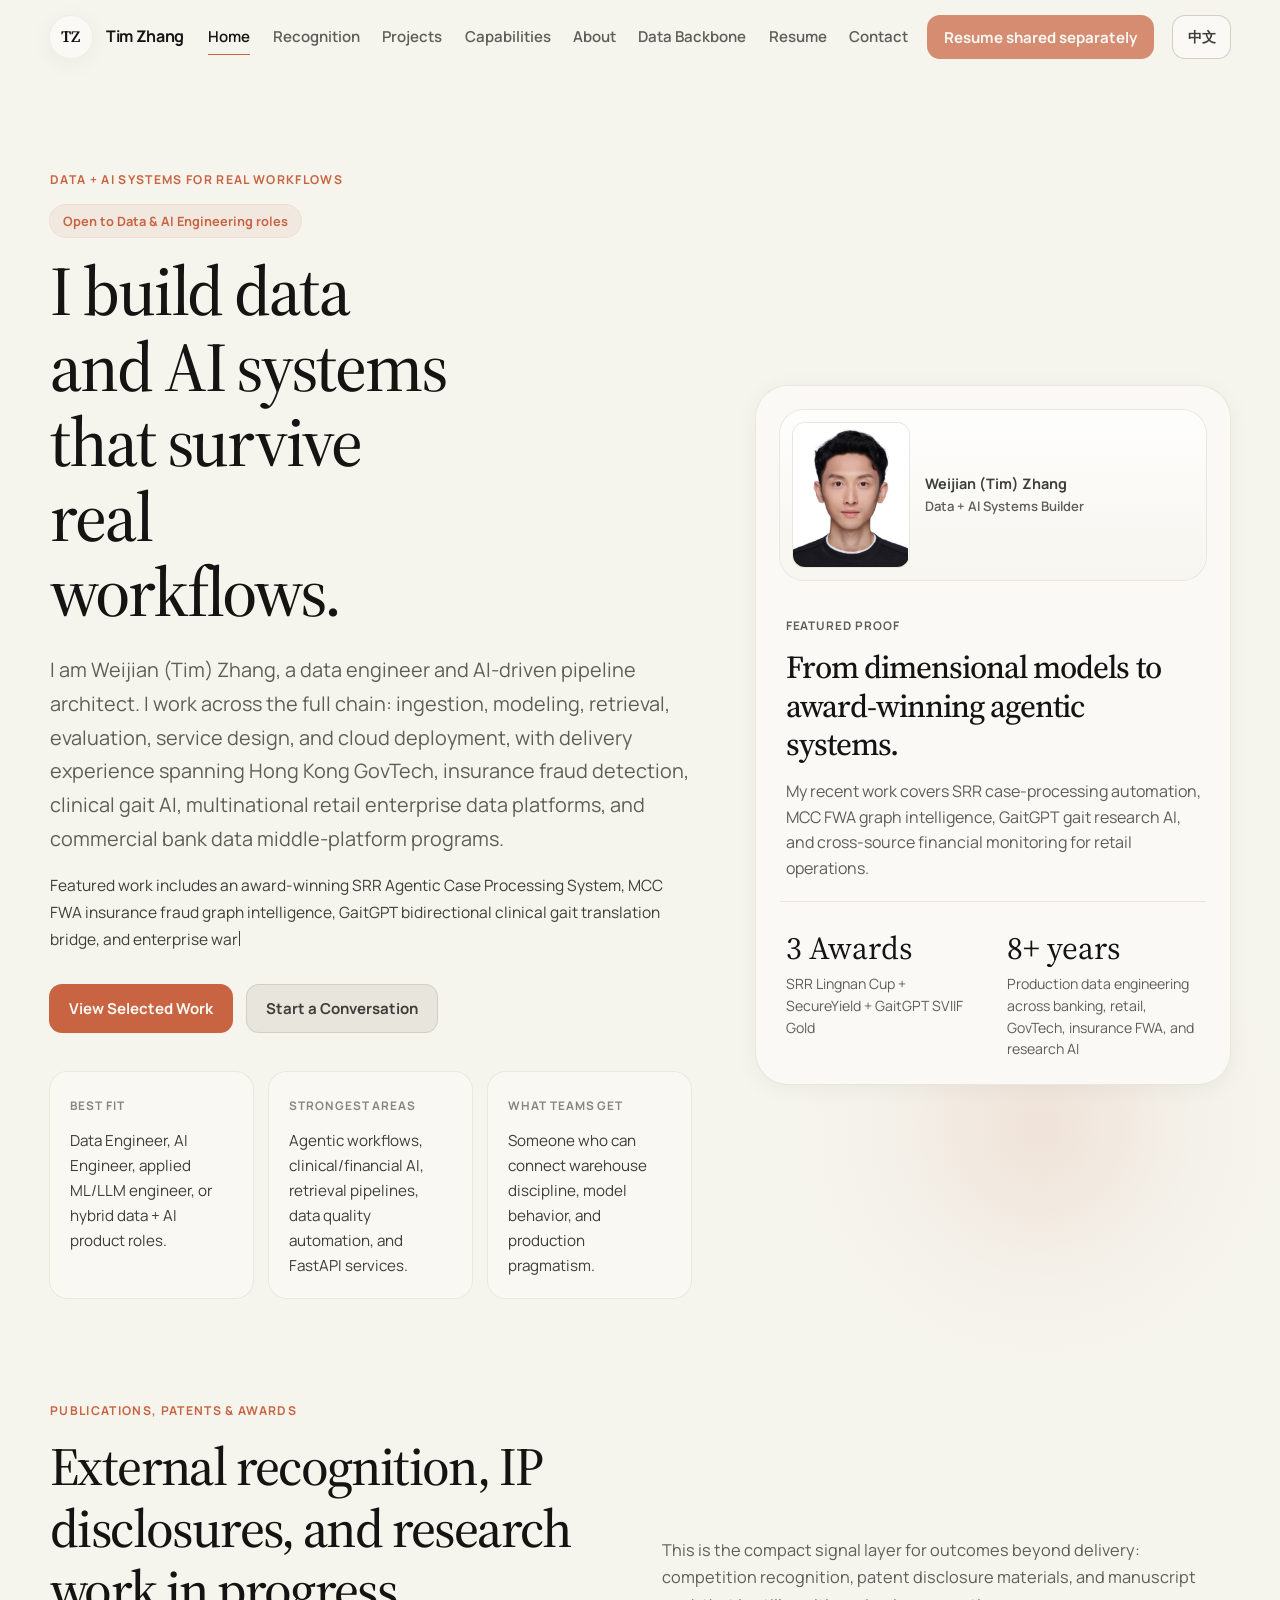
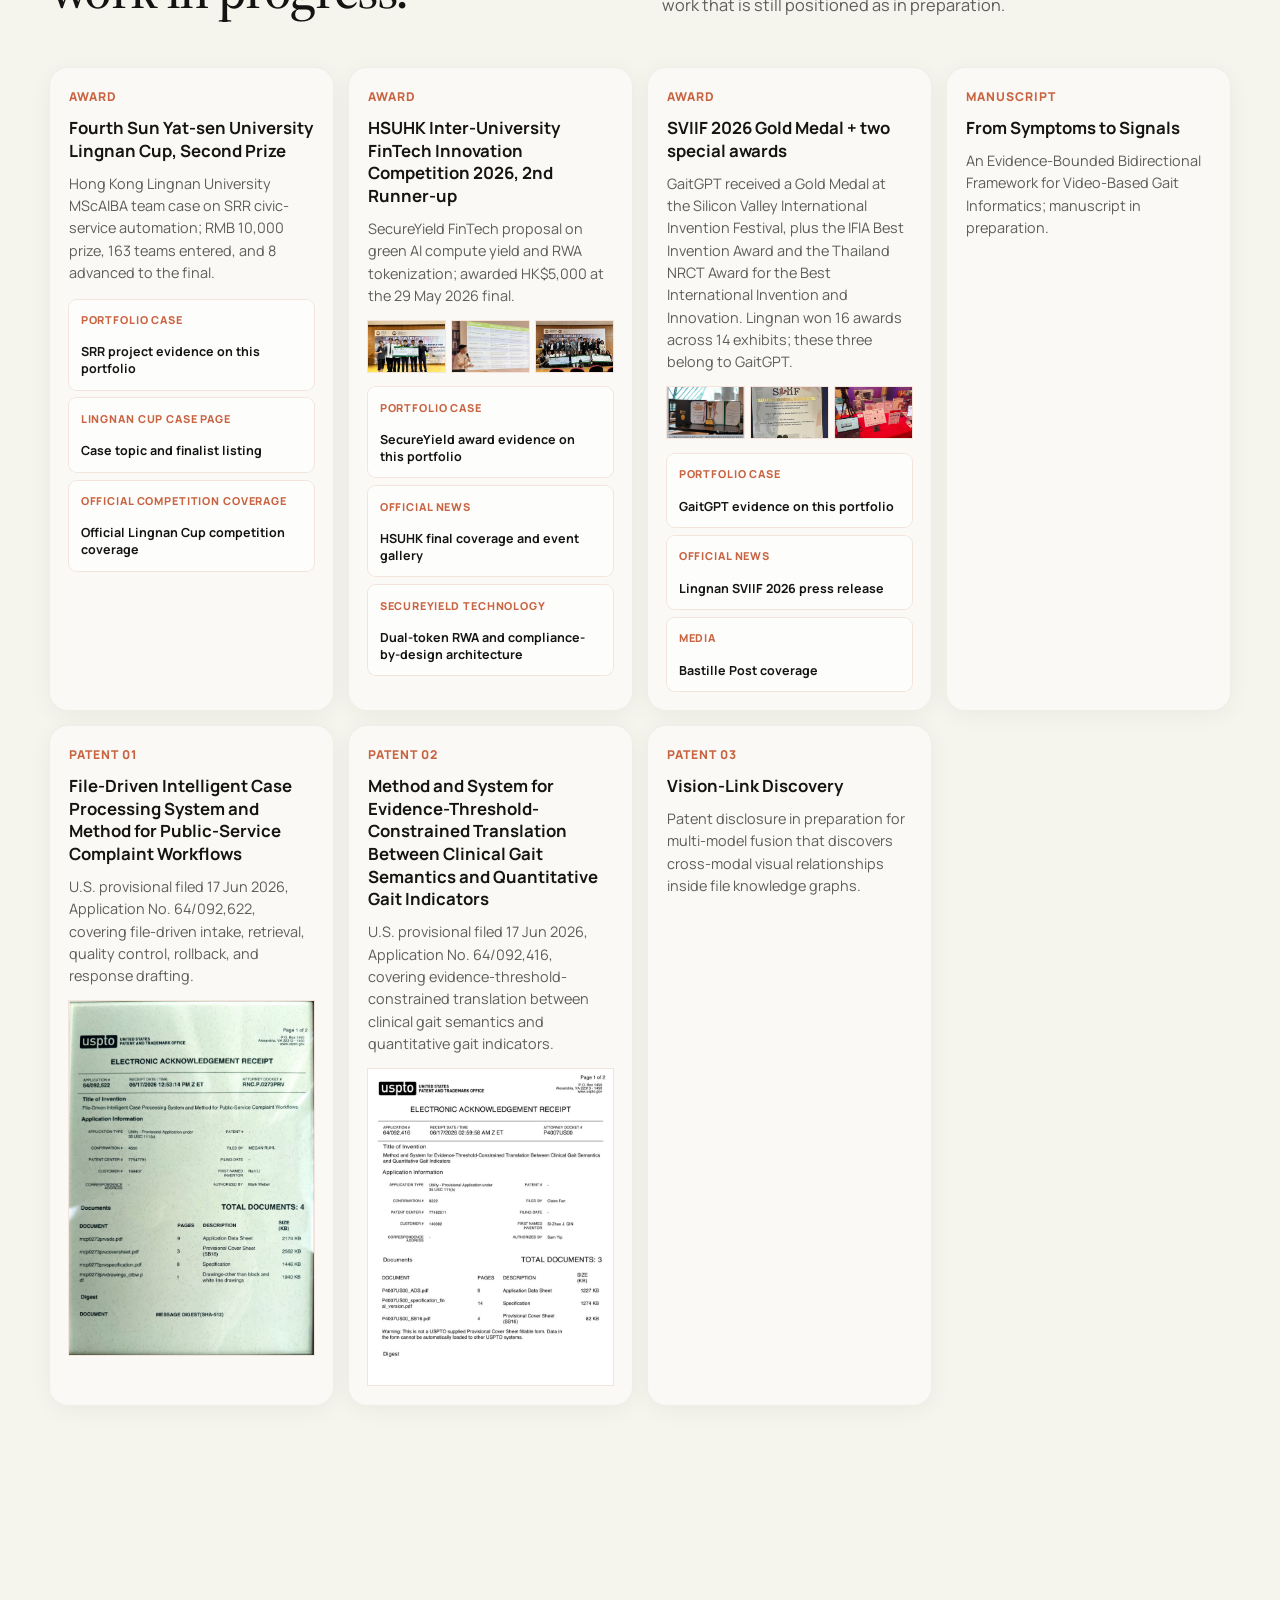
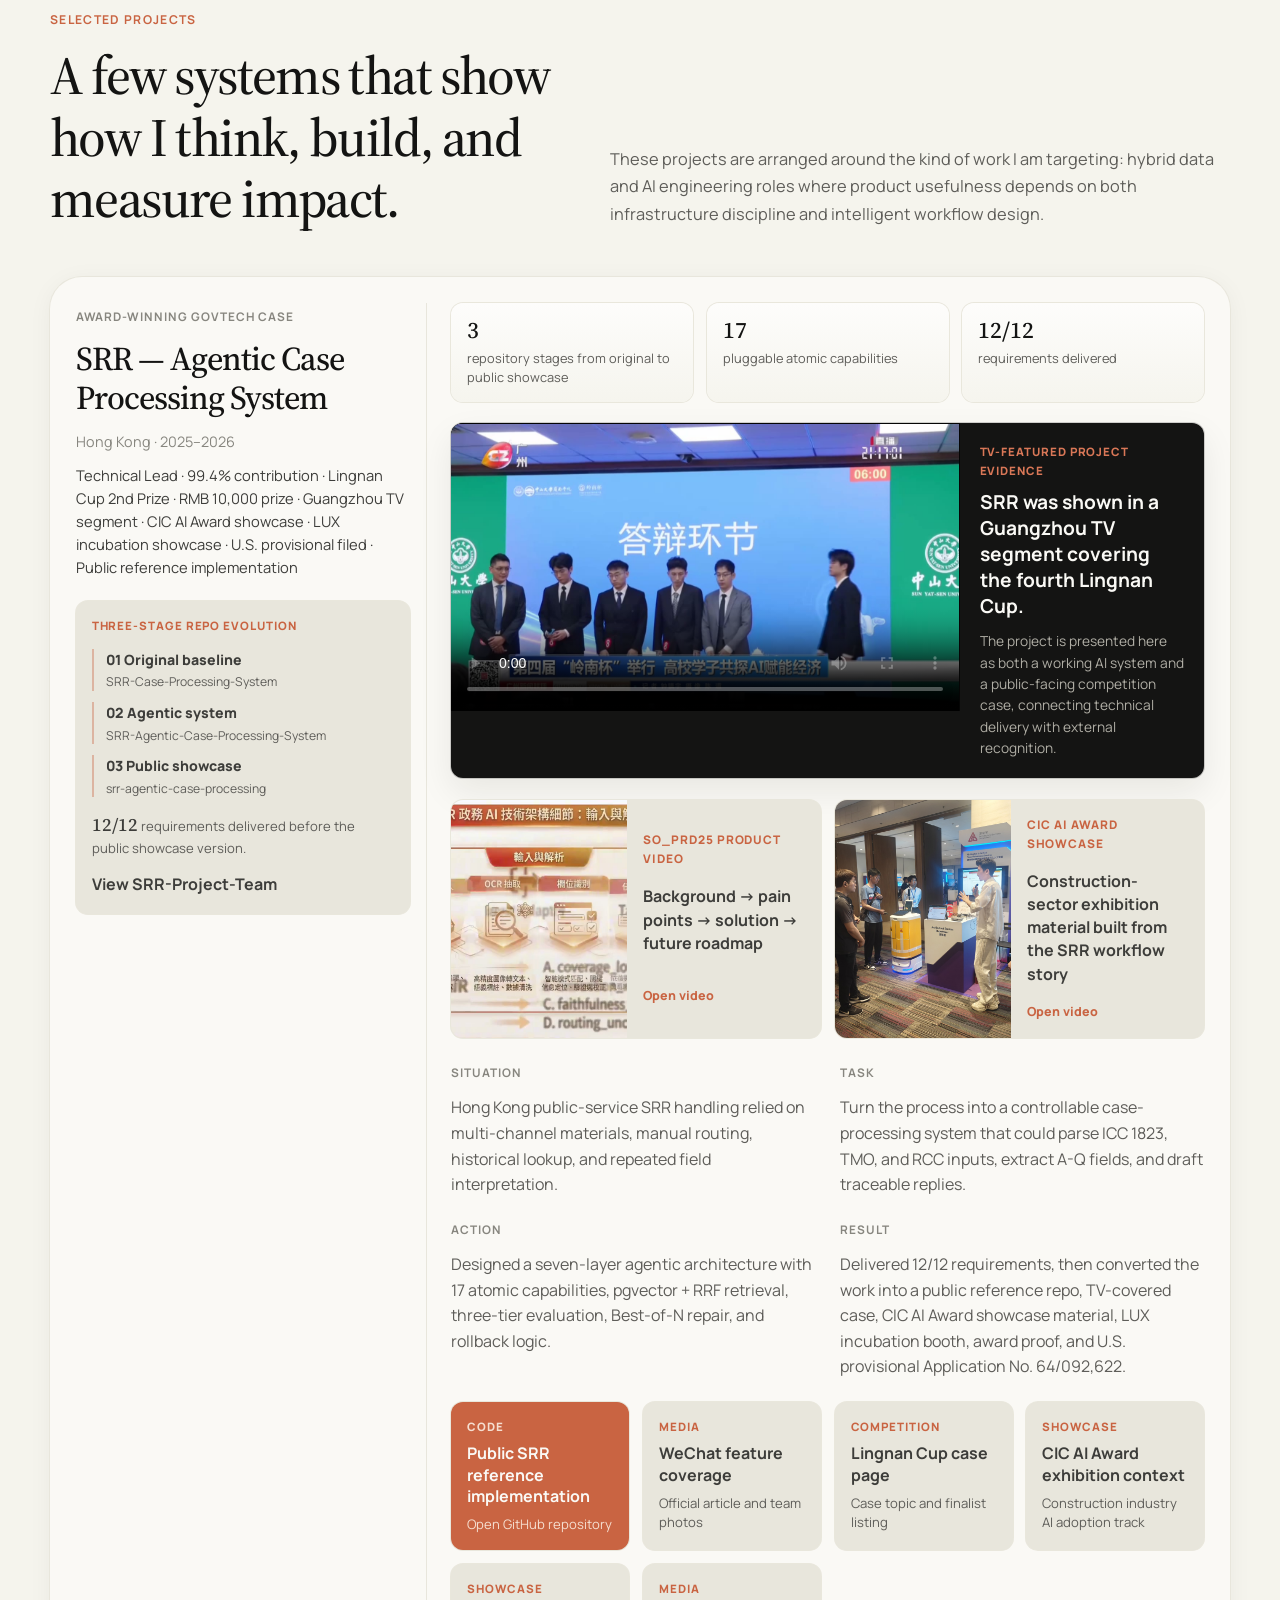
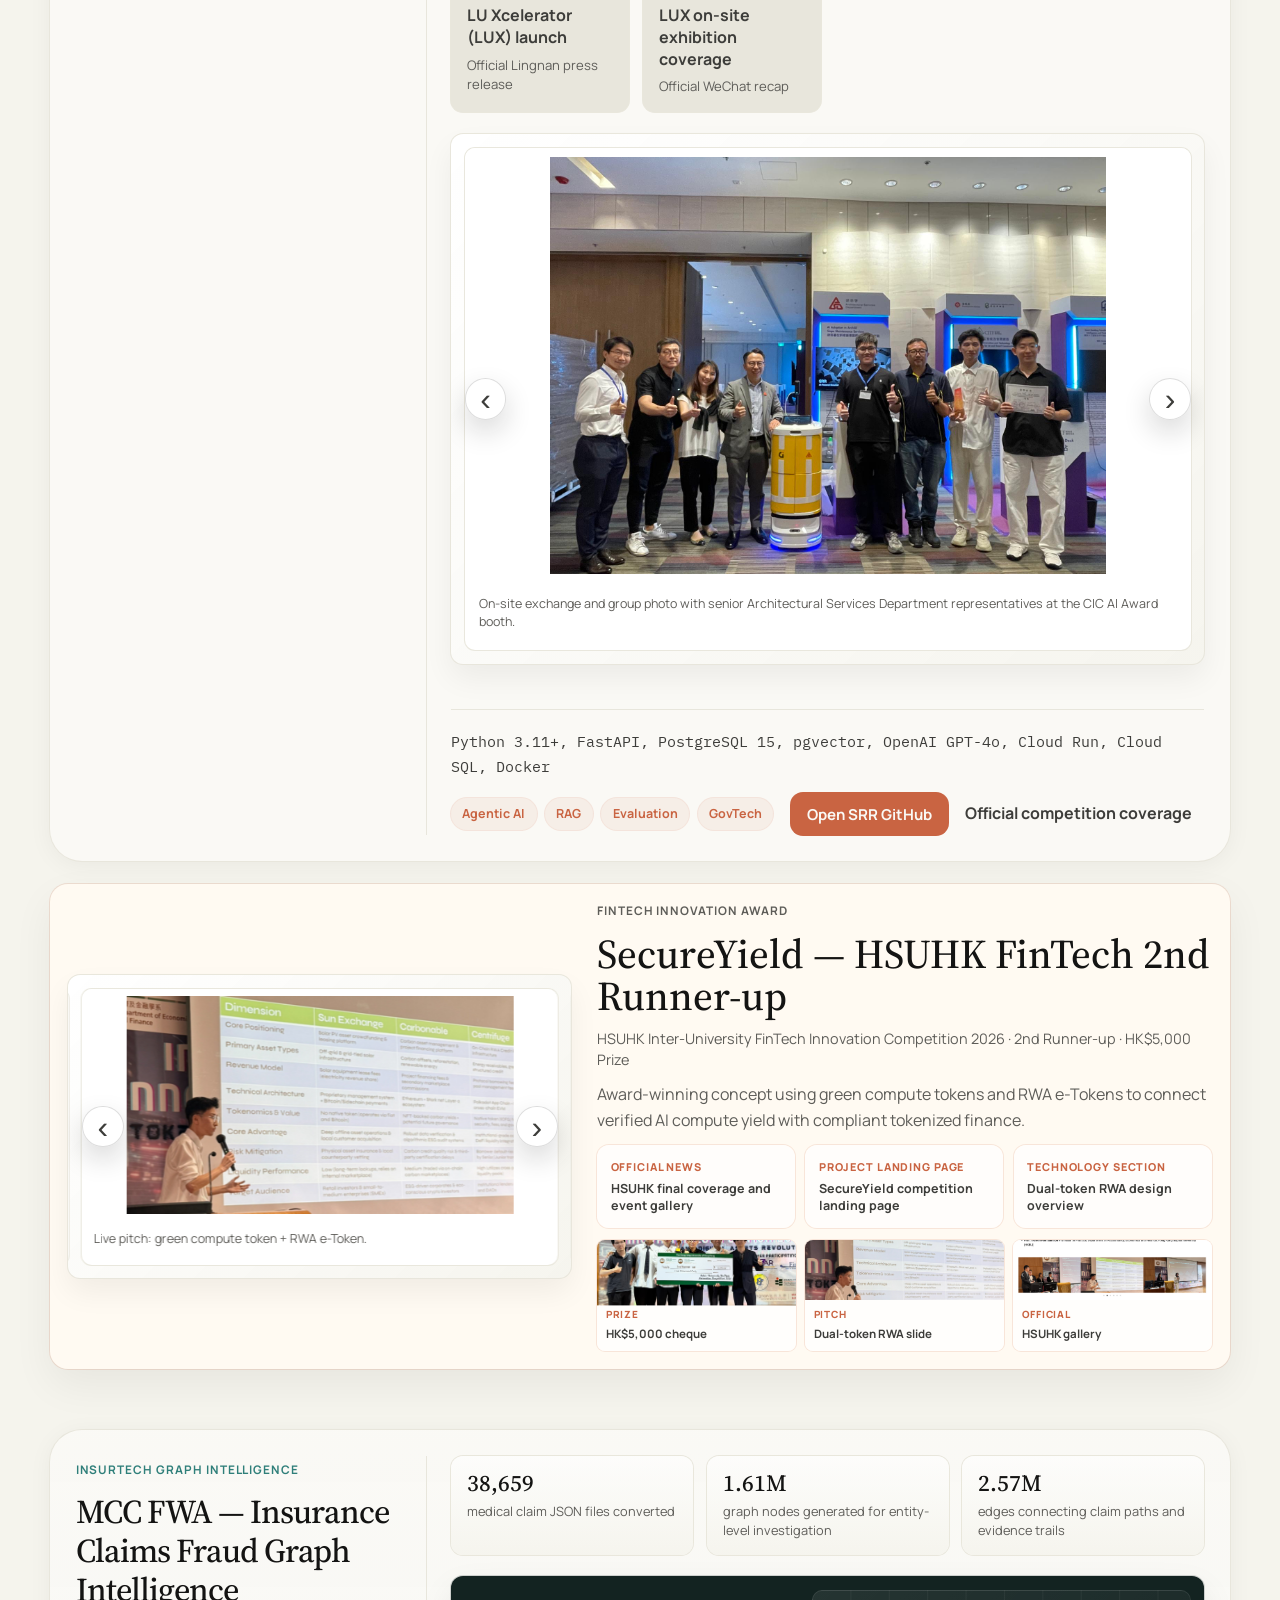
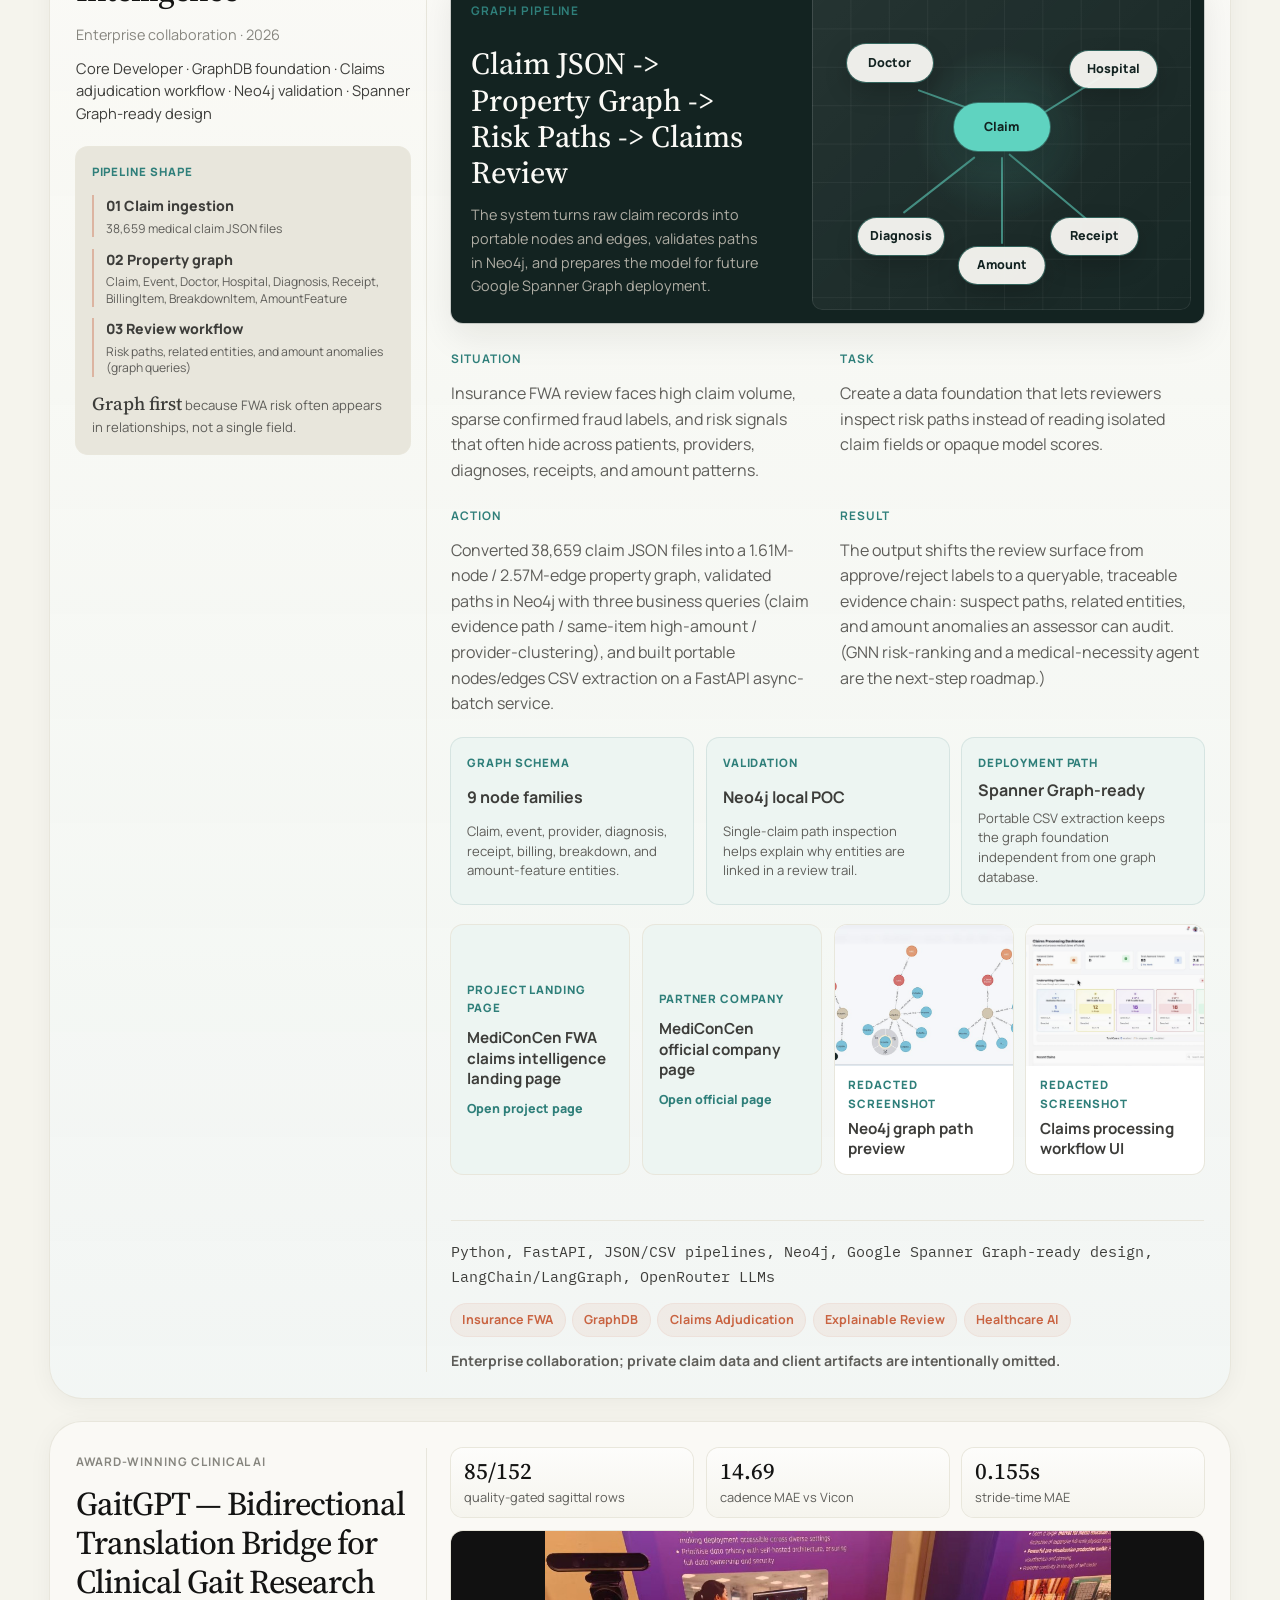
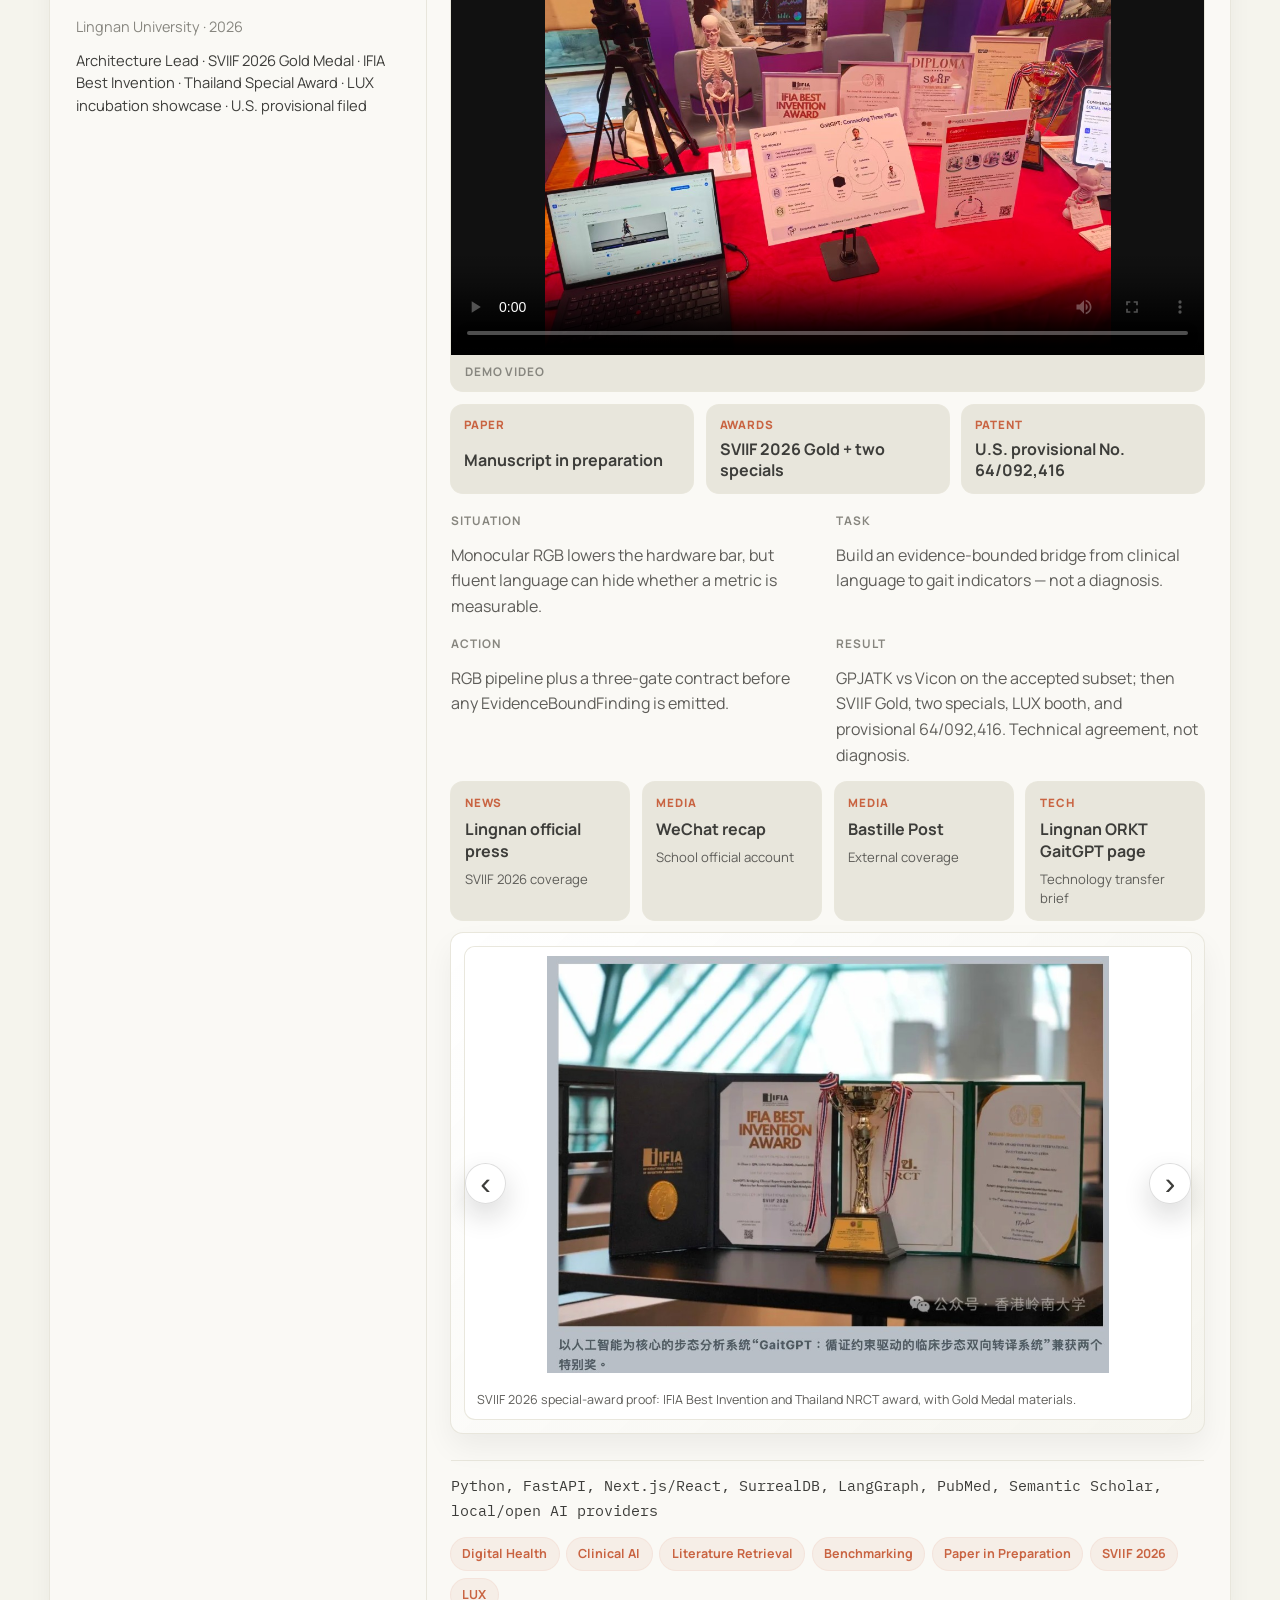
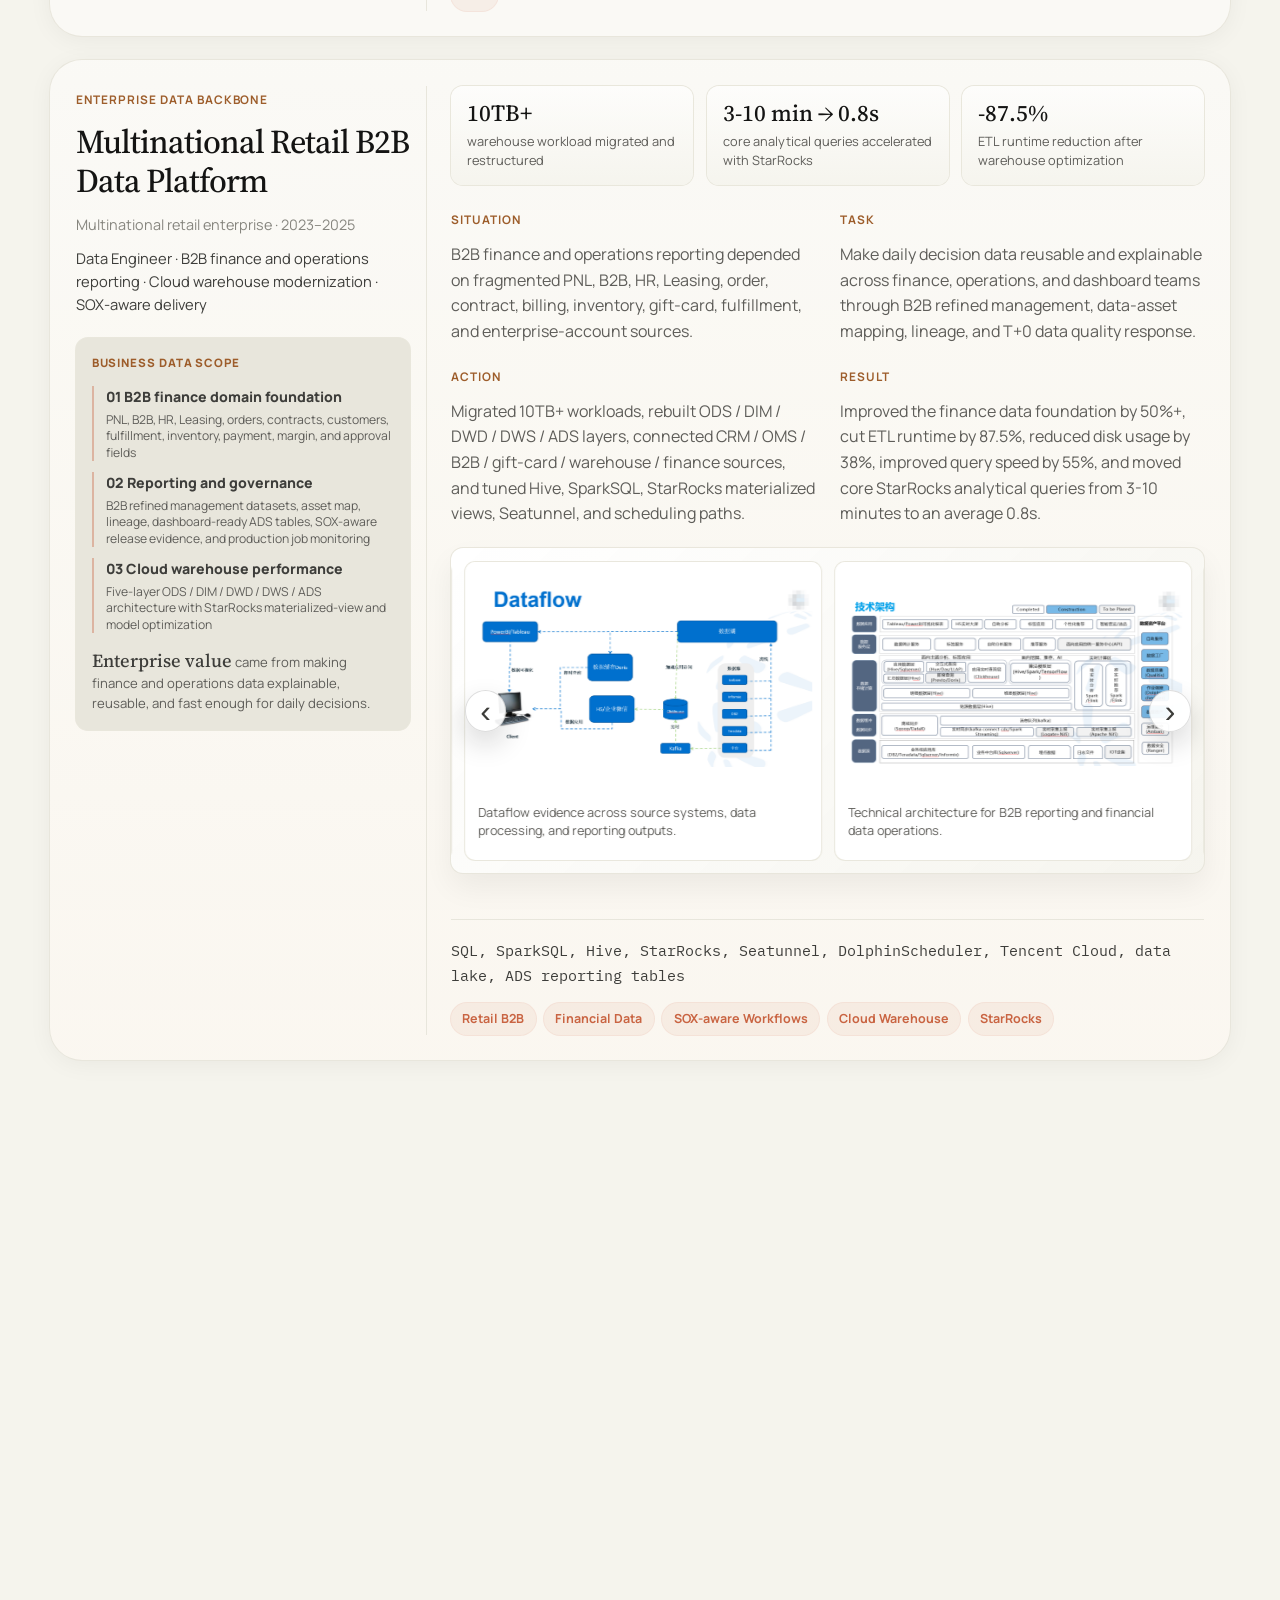
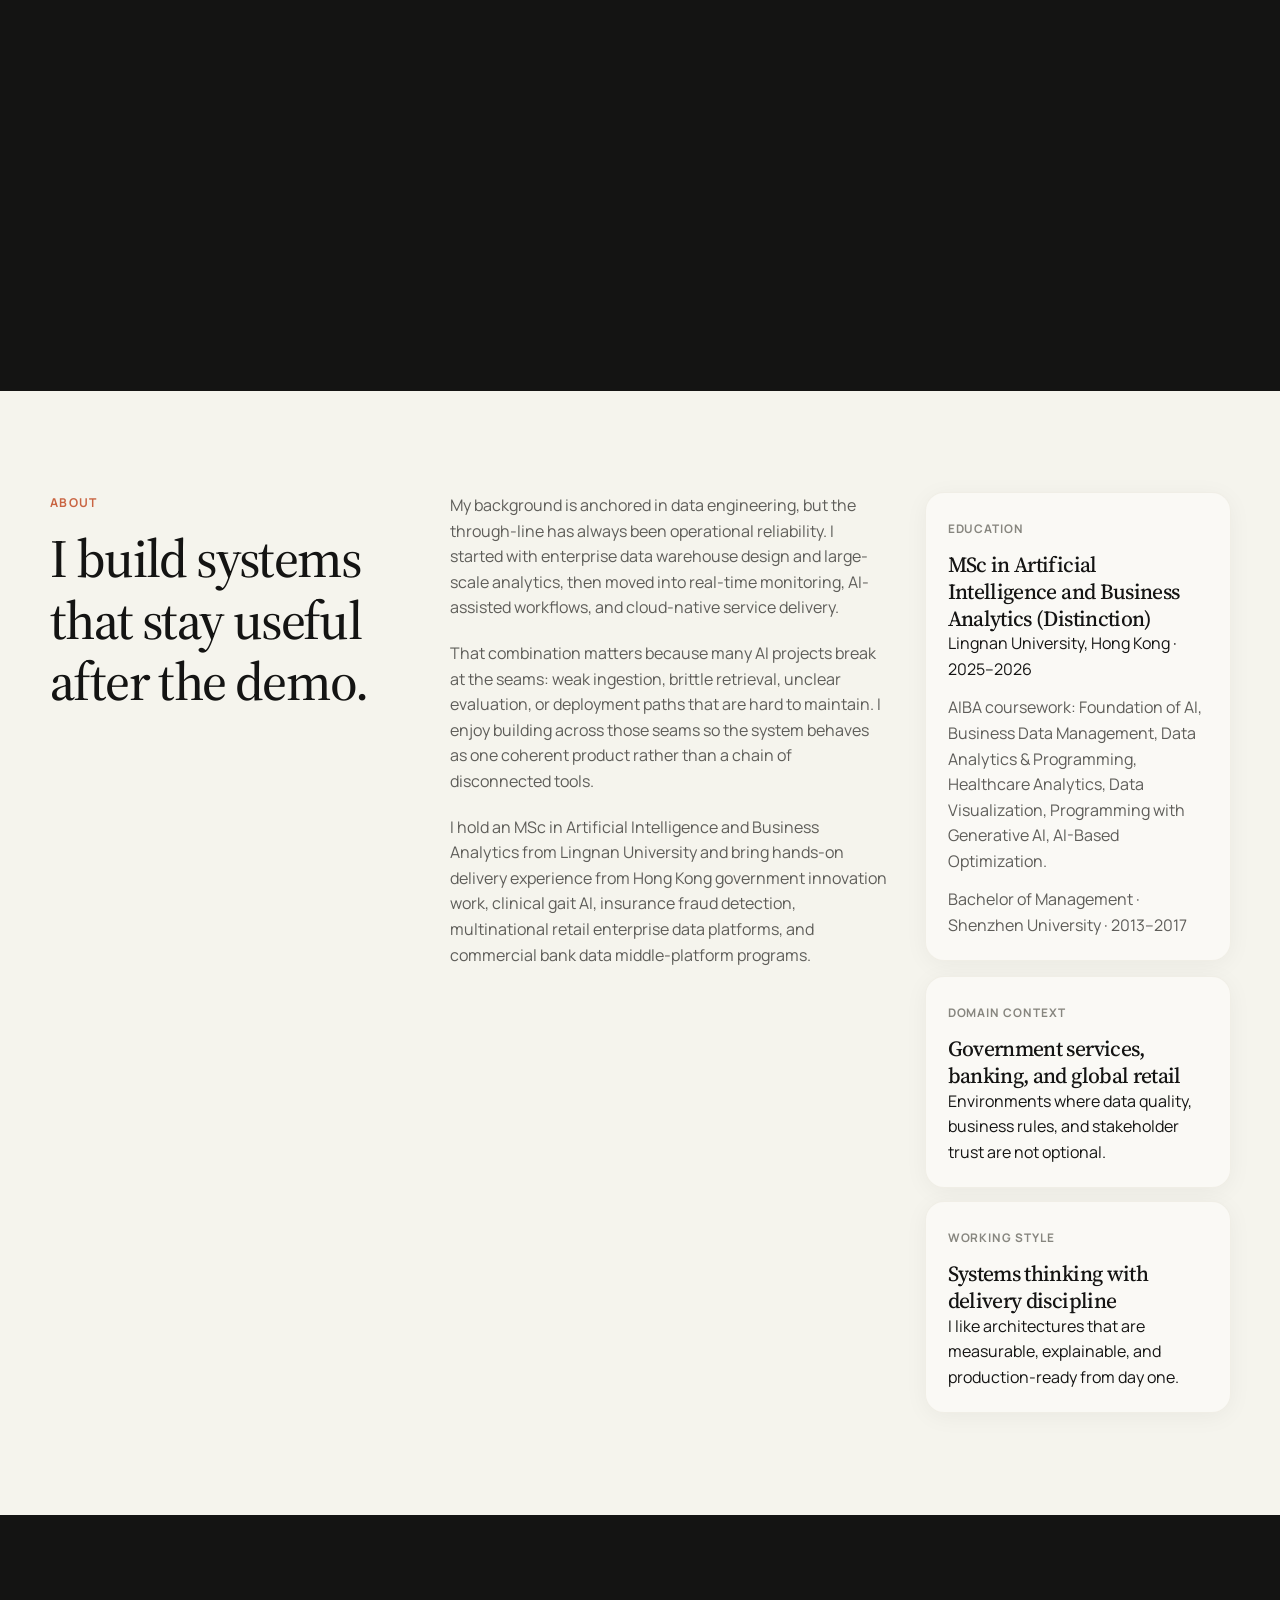
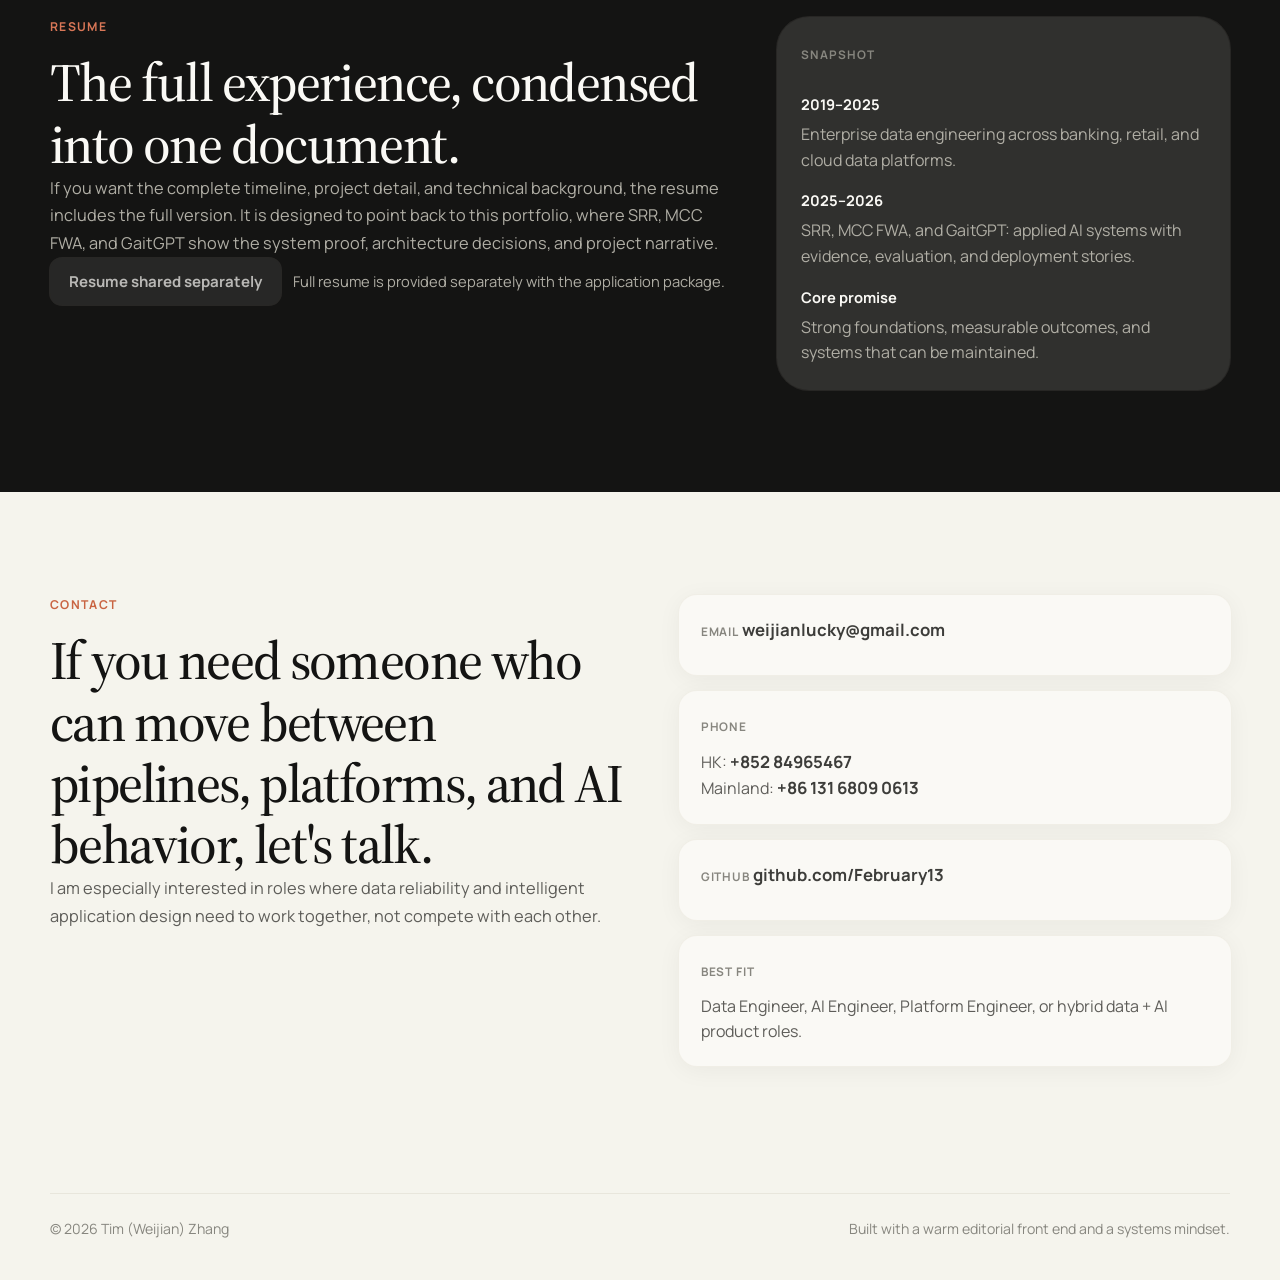
==== commit ba3118c6: "Publish GaitGPT awards, patent receipt, and demo video. Reveal SVIIF Gold evidence and the compresse" ====
--- a/index.html
+++ b/index.html
@@ -100,8 +100,8 @@
 
           <div class="hero-metrics">
             <div>
-              <span>2 Awards</span>
-              <p>SRR Lingnan Cup award + SecureYield HSUHK FinTech award</p>
+              <span>3 Awards</span>
+              <p>SRR Lingnan Cup + SecureYield + GaitGPT SVIIF Gold</p>
             </div>
             <div>
               <span>8+ years</span>
@@ -170,21 +170,51 @@
 	            </div>
 	          </article>
 	          <article class="recognition-card reveal stagger" style="--reveal-delay: 0.24s;">
+	            <span>Award</span>
+	            <strong>SVIIF 2026 Gold Medal + two special awards</strong>
+	            <p>GaitGPT received a Gold Medal at the Silicon Valley International Invention Festival, plus the IFIA Best Invention Award and the Thailand NRCT Award for the Best International Invention and Innovation. Lingnan won 16 awards across 14 exhibits; these three belong to GaitGPT.</p>
+	            <div class="recognition-thumb-strip" aria-label="GaitGPT SVIIF award visual evidence">
+	              <img src="assets/images/gaitgpt/evidence/sviif-special-awards.jpg" alt="GaitGPT IFIA Best Invention Award, Thailand NRCT special award, and trophy">
+	              <img src="assets/images/gaitgpt/evidence/sviif-gold-diploma.jpg" alt="SVIIF 2026 Gold Medal diploma for GaitGPT">
+	              <img src="assets/images/gaitgpt/evidence/lux-booth-awards.jpg" alt="GaitGPT LUX booth with awards, diploma, and depth camera">
+	            </div>
+	            <div class="recognition-source-grid" aria-label="GaitGPT SVIIF award evidence links">
+	              <a class="fintech-source-card" href="#gaitgpt">
+	                <span>Portfolio Case</span>
+	                <strong>GaitGPT evidence on this portfolio</strong>
+	              </a>
+	              <a class="fintech-source-card" href="https://www.ln.edu.hk/news/press-releases/20260817/lingnan-university-wins16-awards-at-silicon-valley-international-invention-festival2026--tops-hong-kong-universities-in-total-and-gold-medals" target="_blank" rel="noopener">
+	                <span>Official News</span>
+	                <strong>Lingnan SVIIF 2026 press release</strong>
+	              </a>
+	              <a class="fintech-source-card" href="https://www.bastillepost.com/hongkong/article/16584104-嶺大創新發明揚威矽谷國際發明節-勇奪16項殊榮" target="_blank" rel="noopener">
+	                <span>Media</span>
+	                <strong>Bastille Post coverage</strong>
+	              </a>
+	            </div>
+	          </article>
+	          <article class="recognition-card reveal stagger" style="--reveal-delay: 0.3s;">
 	            <span>Manuscript</span>
 	            <strong>From Symptoms to Signals</strong>
-	            <p>A Bidirectional LLM Framework for Literature-Grounded Clinical Gait Analysis; manuscript in preparation.</p>
+	            <p>An Evidence-Bounded Bidirectional Framework for Video-Based Gait Informatics; manuscript in preparation.</p>
 	          </article>
-              <article class="recognition-card reveal stagger" style="--reveal-delay: 0.3s;">
+              <article class="recognition-card reveal stagger" style="--reveal-delay: 0.36s;">
                 <span>Patent 01</span>
                 <strong>File-Driven Intelligent Case Processing System and Method for Public-Service Complaint Workflows</strong>
-                <p>U.S. provisional filing completed for the file-driven intake, retrieval, quality control, rollback, and response-drafting workflow.</p>
+                <p>U.S. provisional filed 17 Jun 2026, Application No. 64/092,622, covering file-driven intake, retrieval, quality control, rollback, and response drafting.</p>
+                <div class="recognition-thumb-strip recognition-thumb-full" aria-label="USPTO provisional receipt">
+                  <img src="assets/images/srr/evidence/uspto-provisional-receipt-20260617.jpg" alt="USPTO electronic acknowledgement receipt for SRR U.S. provisional application 64/092,622">
+                </div>
               </article>
-              <article class="recognition-card reveal stagger" style="--reveal-delay: 0.36s;">
+              <article class="recognition-card reveal stagger" style="--reveal-delay: 0.42s;">
                 <span>Patent 02</span>
                 <strong>Method and System for Evidence-Threshold-Constrained Translation Between Clinical Gait Semantics and Quantitative Gait Indicators</strong>
-                <p>U.S. provisional filing completed for clinical gait symptom-to-indicator translation with evidence-threshold constraints.</p>
+                <p>U.S. provisional filed 17 Jun 2026, Application No. 64/092,416, covering evidence-threshold-constrained translation between clinical gait semantics and quantitative gait indicators.</p>
+                <div class="recognition-thumb-strip recognition-thumb-full" aria-label="USPTO provisional receipt for GaitGPT">
+                  <img src="assets/images/gaitgpt/evidence/uspto-provisional-receipt-64092416.jpg" alt="USPTO electronic acknowledgement receipt for GaitGPT U.S. provisional application 64/092,416">
+                </div>
               </article>
-	          <article class="recognition-card reveal stagger" style="--reveal-delay: 0.42s;">
+	          <article class="recognition-card reveal stagger" style="--reveal-delay: 0.48s;">
 	            <span>Patent 03</span>
 	            <strong>Vision-Link Discovery</strong>
 	            <p>Patent disclosure in preparation for multi-model fusion that discovers cross-modal visual relationships inside file knowledge graphs.</p>
@@ -212,7 +242,7 @@
               <p class="story-kicker">Award-Winning GovTech Case</p>
               <h3>SRR — Agentic Case Processing System</h3>
               <p class="story-meta">Hong Kong · 2025–2026</p>
-              <p class="story-role">Technical Lead · 99.4% contribution · Lingnan Cup 2nd Prize · RMB 10,000 prize · Guangzhou TV segment · CIC AI Award showcase · U.S. provisional filed · Public reference implementation</p>
+              <p class="story-role">Technical Lead · 99.4% contribution · Lingnan Cup 2nd Prize · RMB 10,000 prize · Guangzhou TV segment · CIC AI Award showcase · LUX incubation showcase · U.S. provisional filed · Public reference implementation</p>
               <div class="story-version-panel" aria-label="SRR repository evolution">
                 <p class="story-side-label">Three-stage repo evolution</p>
                 <ol>
@@ -291,7 +321,7 @@
 	                </div>
                 <div>
                 <p class="story-label">Result</p>
-                  <p>Delivered 12/12 requirements, then converted the work into a public reference repo, TV-covered case, CIC AI Award showcase material, award proof, and a U.S. provisional patent filing.</p>
+                  <p>Delivered 12/12 requirements, then converted the work into a public reference repo, TV-covered case, CIC AI Award showcase material, LUX incubation booth, award proof, and U.S. provisional Application No. 64/092,622.</p>
                 </div>
 	              </div>
 
@@ -316,6 +346,16 @@
                   <strong>CIC AI Award exhibition context</strong>
                   <em>Construction industry AI adoption track</em>
                 </a>
+                <a class="story-link-card" href="https://www.ln.edu.hk/news/press-releases/20260821/lingnan-university-unveils-lu-xcelerator-to-drive-ai-x-innovation-supporting-technology-humanity-commercialisation-in-tapping-opportunities-across-the-northern-metropolis-and-greater-bay-area" target="_blank" rel="noopener">
+                  <span>Showcase</span>
+                  <strong>LU Xcelerator (LUX) launch</strong>
+                  <em>Official Lingnan press release</em>
+                </a>
+                <a class="story-link-card" href="https://mp.weixin.qq.com/s/jushADSleAclkNrGfgQpbg" target="_blank" rel="noopener">
+                  <span>Media</span>
+                  <strong>LUX on-site exhibition coverage</strong>
+                  <em>Official WeChat recap</em>
+                </a>
               </div>
 
 	              <div class="evidence-board evidence-board-single" data-board-carousel data-board-visible="1" data-board-interval="10000" aria-label="SRR project visual evidence carousel">
@@ -375,6 +415,14 @@
 	                <figure class="evidence-board-card">
 	                  <img src="assets/images/srr/evidence/cic-ai-award/cic-booth-discussion.jpg" alt="CIC AI Award booth discussion around the SRR exhibit">
 	                  <figcaption>Booth discussion with stakeholders: connecting SRR case intake, routing, retrieval, and response drafting to field-service operations.</figcaption>
+	                </figure>
+	                <figure class="evidence-board-card">
+	                  <img src="assets/images/srr/evidence/uspto-provisional-receipt-20260617.jpg" alt="USPTO electronic acknowledgement receipt for SRR U.S. provisional application 64/092,622">
+	                  <figcaption>USPTO acknowledgement receipt for U.S. provisional Application No. 64/092,622, filed 17 Jun 2026.</figcaption>
+	                </figure>
+	                <figure class="evidence-board-card">
+	                  <img src="assets/images/srr/evidence/lux/lux-incubation-booth-20260821.jpg" alt="SRR booth at the LU Xcelerator LUX opening exhibition">
+	                  <figcaption>SRR booth at the 21 Aug 2026 LU Xcelerator (LUX) opening exhibition, Lingnan University.</figcaption>
 	                </figure>
 	                </div>
 	              </div>
@@ -483,7 +531,7 @@
                   </li>
                   <li>
                     <span>03 Review workflow</span>
-                    <em>Risk paths, medical necessity, policy checks, and case-level summaries</em>
+                    <em>Risk paths, related entities, and amount anomalies (graph queries)</em>
                   </li>
                 </ol>
                 <p class="story-side-note"><strong>Graph first</strong> because FWA risk often appears in relationships, not a single field.</p>
@@ -540,11 +588,11 @@
 	                </div>
 	                <div>
 	                  <p class="story-label">Action</p>
-	                  <p>Converted 38,659 claim JSON files into a 1.61M-node / 2.57M-edge property graph, validated paths in Neo4j, and supported FastAPI async review with medical-necessity, policy, and rejection-code reasoning.</p>
+	                  <p>Converted 38,659 claim JSON files into a 1.61M-node / 2.57M-edge property graph, validated paths in Neo4j with three business queries (claim evidence path / same-item high-amount / provider-clustering), and built portable nodes/edges CSV extraction on a FastAPI async-batch service.</p>
 	                </div>
 	                <div>
 	                  <p class="story-label">Result</p>
-	                  <p>The output shifts the review surface from approve/reject labels to explainable evidence trails: risk score, reason code, related entities, and claim-level summary that an assessor can audit.</p>
+	                  <p>The output shifts the review surface from approve/reject labels to a queryable, traceable evidence chain: suspect paths, related entities, and amount anomalies an assessor can audit. (GNN risk-ranking and a medical-necessity agent are the next-step roadmap.)</p>
 	                </div>
 	              </div>
 
@@ -609,73 +657,122 @@
 
           <article id="gaitgpt" class="project-story reveal stagger" style="--reveal-delay: 0.3s;">
             <div class="story-rail">
-              <p class="story-kicker">Gait Research AI System</p>
+              <p class="story-kicker">Award-Winning Clinical AI</p>
               <h3>GaitGPT — Bidirectional Translation Bridge for Clinical Gait Research</h3>
               <p class="story-meta">Lingnan University · 2026</p>
-              <p class="story-role">Architecture Lead · Manuscript in preparation · iCAN 2026 application · U.S. provisional filed</p>
+              <p class="story-role">Architecture Lead · SVIIF 2026 Gold Medal · IFIA Best Invention · Thailand Special Award · LUX incubation showcase · U.S. provisional filed</p>
             </div>
             <div class="story-body">
               <div class="story-impact-strip">
                 <div class="story-impact">
-                  <span class="story-impact-value">0.9223</span>
-                  <span class="story-impact-label">overall benchmark accuracy</span>
-                </div>
-                <div class="story-impact">
-                  <span class="story-impact-value">10.07s</span>
-                  <span class="story-impact-label">median response time</span>
-                </div>
-                <div class="story-impact">
-                  <span class="story-impact-value">20</span>
-                  <span class="story-impact-label">question benchmark suite</span>
-                </div>
-              </div>
-
-              <div class="research-status-grid" aria-label="GaitGPT research, competition, and patent status">
+                  <span class="story-impact-value">85/152</span>
+                  <span class="story-impact-label">quality-gated sagittal rows</span>
+                </div>
+                <div class="story-impact">
+                  <span class="story-impact-value">14.69</span>
+                  <span class="story-impact-label">cadence MAE vs Vicon</span>
+                </div>
+                <div class="story-impact">
+                  <span class="story-impact-value">0.155s</span>
+                  <span class="story-impact-label">stride-time MAE</span>
+                </div>
+              </div>
+
+              <div class="story-video-panel" aria-label="GaitGPT presentation video">
+                <video controls playsinline preload="metadata" poster="assets/images/gaitgpt/evidence/lux-booth-awards.jpg">
+                  <source src="assets/videos/gaitgpt/gaitgpt-presentation-2026.mp4" type="video/mp4">
+                  Your browser does not support embedded video.
+                </video>
+                <p class="story-label">Demo Video</p>
+              </div>
+
+              <div class="research-status-grid" aria-label="GaitGPT research, awards, and patent status">
                 <div class="research-status-card">
                   <span>Paper</span>
                   <strong>Manuscript in preparation</strong>
-                  <p>Target venue options under review: Sensors, AMIA / MICCAI workshop tracks, or BMC Medical Informatics.</p>
                 </div>
                 <div class="research-status-card">
-                  <span>Competition</span>
-                  <strong>iCAN 2026 application package</strong>
-                  <p>Prepared for Medicine &amp; Health Care and IT &amp; Data Technology categories, with a finals video asset ready.</p>
+                  <span>Awards</span>
+                  <strong>SVIIF 2026 Gold + two specials</strong>
                 </div>
                 <div class="research-status-card">
                   <span>Patent</span>
-                  <strong>U.S. provisional filed</strong>
-                  <p>Method and system filing is in provisional status; implementation details are kept private during filing.</p>
+                  <strong>U.S. provisional No. 64/092,416</strong>
                 </div>
               </div>
 
 	              <div class="story-grid">
 	                <div>
 	                  <p class="story-label">Situation</p>
-	                  <p>Gait systems produce dense sensor indicators, while clinicians often reason in symptom language such as limping, shuffling gait, or asymmetry.</p>
+	                  <p>Monocular RGB lowers the hardware bar, but fluent language can hide whether a metric is measurable.</p>
 	                </div>
 	                <div>
 	                  <p class="story-label">Task</p>
-	                  <p>Build a bidirectional bridge between symptom language, structured gait indicators, and literature-grounded explanations, while keeping high-risk outputs under privacy-first engineering controls.</p>
+	                  <p>Build an evidence-bounded bridge from clinical language to gait indicators — not a diagnosis.</p>
 	                </div>
 	                <div>
 	                  <p class="story-label">Action</p>
-	                  <p>Combined NONSD-Gait data, rule-template-first query handling, PubMed / Semantic Scholar retrieval, structured findings, and biomechanics-aware validation.</p>
+	                  <p>RGB pipeline plus a three-gate contract before any EvidenceBoundFinding is emitted.</p>
 	                </div>
 	                <div>
 	                  <p class="story-label">Result</p>
-	                  <p>Produced a 20-question benchmark with 0.9223 overall accuracy and 10.07s median response time, forming the basis for manuscript, iCAN, and university IP preparation.</p>
+	                  <p>GPJATK vs Vicon on the accepted subset; then SVIIF Gold, two specials, LUX booth, and provisional 64/092,416. Technical agreement, not diagnosis.</p>
 	                </div>
 	              </div>
 
-              <div class="story-video-panel" aria-label="GaitGPT protected video placeholder">
-                <div class="story-video-placeholder" role="group" aria-label="GaitGPT demo video is temporarily protected during university IP filing">
-                  <span>Patent Protected</span>
-                  <strong>Video temporarily disabled</strong>
-                  <p>Demo media is withheld while university IP filing is in progress.</p>
-                </div>
-                <div>
-                  <p class="story-label">Demo Video</p>
-                  <p>Protected placeholder kept for the product demo slot; video access will return after the patent-sensitive review window.</p>
+              <div class="story-link-grid" aria-label="GaitGPT external proof links">
+                <a class="story-link-card" href="https://www.ln.edu.hk/news/press-releases/20260817/lingnan-university-wins16-awards-at-silicon-valley-international-invention-festival2026--tops-hong-kong-universities-in-total-and-gold-medals" target="_blank" rel="noopener">
+                  <span>News</span>
+                  <strong>Lingnan official press</strong>
+                  <em>SVIIF 2026 coverage</em>
+                </a>
+                <a class="story-link-card" href="https://mp.weixin.qq.com/s/E9rrB_UHAaZokO9blKSHbA" target="_blank" rel="noopener">
+                  <span>Media</span>
+                  <strong>WeChat recap</strong>
+                  <em>School official account</em>
+                </a>
+                <a class="story-link-card" href="https://www.bastillepost.com/hongkong/article/16584104-嶺大創新發明揚威矽谷國際發明節-勇奪16項殊榮" target="_blank" rel="noopener">
+                  <span>Media</span>
+                  <strong>Bastille Post</strong>
+                  <em>External coverage</em>
+                </a>
+                <a class="story-link-card" href="https://www.ln.edu.hk/orkt/technology-transfer/technology-licensing/medtech/gaitgpt" target="_blank" rel="noopener">
+                  <span>Tech</span>
+                  <strong>Lingnan ORKT GaitGPT page</strong>
+                  <em>Technology transfer brief</em>
+                </a>
+              </div>
+
+              <div class="evidence-board evidence-board-single" data-board-carousel data-board-visible="1" data-board-interval="10000" aria-label="GaitGPT project visual evidence carousel">
+                <div class="evidence-board-track">
+                <figure class="evidence-board-card">
+                  <img src="assets/images/gaitgpt/evidence/sviif-special-awards.jpg" alt="GaitGPT IFIA Best Invention Award, Thailand NRCT special award, and trophy">
+                  <figcaption>SVIIF 2026 special-award proof: IFIA Best Invention and Thailand NRCT award, with Gold Medal materials.</figcaption>
+                </figure>
+                <figure class="evidence-board-card">
+                  <img src="assets/images/gaitgpt/evidence/sviif-gold-diploma.jpg" alt="SVIIF 2026 Gold Medal diploma naming GaitGPT">
+                  <figcaption>Gold Medal diploma naming the GaitGPT invention at SVIIF 2026, Santa Clara.</figcaption>
+                </figure>
+                <figure class="evidence-board-card">
+                  <img src="assets/images/gaitgpt/evidence/uspto-provisional-receipt-64092416.jpg" alt="USPTO electronic acknowledgement receipt for GaitGPT U.S. provisional application 64/092,416">
+                  <figcaption>USPTO acknowledgement receipt, filed 17 Jun 2026, Application No. 64/092,416.</figcaption>
+                </figure>
+                <figure class="evidence-board-card">
+                  <img src="assets/images/gaitgpt/evidence/lux-booth-awards.jpg" alt="GaitGPT LUX booth with red cloth, awards, and depth camera">
+                  <figcaption>GaitGPT booth at the 21 Aug 2026 LU Xcelerator opening, with awards and on-site capture hardware.</figcaption>
+                </figure>
+                <figure class="evidence-board-card">
+                  <img src="assets/images/gaitgpt/evidence/lux-booth-demo.jpg" alt="GaitGPT LUX booth with three-pillars poster and live gait demo">
+                  <figcaption>On-site demo connecting clinical language, metrics, and evidence-threshold gates.</figcaption>
+                </figure>
+                <figure class="evidence-board-card">
+                  <img src="assets/images/gaitgpt/evidence/lux-booth-backdrop.jpg" alt="GaitGPT LUX purple backdrop listing bidirectional translation and three-gate validation">
+                  <figcaption>Exhibition backdrop listing bidirectional translation, 3-gate validation, low hardware, and self-hosted privacy.</figcaption>
+                </figure>
+                <figure class="evidence-board-card">
+                  <img src="assets/images/gaitgpt/evidence/lux-opening-ceremony.jpg" alt="GaitGPT team at the LU Xcelerator opening ceremony backdrop">
+                  <figcaption>LU Xcelerator (LUX) opening ceremony, 21 Aug 2026.</figcaption>
+                </figure>
                 </div>
               </div>
 
@@ -687,10 +784,9 @@
                   <span>Literature Retrieval</span>
                   <span>Benchmarking</span>
                   <span>Paper in Preparation</span>
-                  <span>iCAN 2026</span>
-                  <span>Patent Prep</span>
-                </div>
-                <p class="story-access-note">Public implementation access is intentionally limited during university IP filing; architecture and validation boundaries are summarized here.</p>
+                  <span>SVIIF 2026</span>
+                  <span>LUX</span>
+                </div>
               </div>
             </div>
           </article>
@@ -917,7 +1013,7 @@
               <li>Agentic workflow design with hybrid retrieval and reranking</li>
               <li>LangChain, LangGraph, OpenAI API, Gemini, and pgvector-based workflows</li>
               <li>Prompt and evaluation design, including LLM-as-Judge and ablation patterns</li>
-              <li>LLM-assisted medical-necessity review, policy checks, and rejection-code reasoning</li>
+              <li>Graph-based explainable claims review: evidence paths, entity linking, and amount-anomaly queries</li>
               <li>Document parsing, literature retrieval, semantic search, and response generation pipelines</li>
             </ul>
           </article>
--- a/assets/css/styles.css
+++ b/assets/css/styles.css
@@ -755,12 +755,27 @@
   margin-top: 0.85rem;
 }
 
+.recognition-thumb-strip:has(> img:only-child) {
+  grid-template-columns: minmax(0, 1fr);
+}
+
 .recognition-thumb-strip img {
   width: 100%;
   height: 3.2rem;
   border-radius: var(--radius-xs);
   object-fit: cover;
   box-shadow: 0 0 0 1px rgba(201, 100, 66, 0.14);
+}
+
+.recognition-thumb-strip.recognition-thumb-full {
+  grid-template-columns: minmax(0, 1fr);
+}
+
+.recognition-thumb-strip.recognition-thumb-full img {
+  height: auto;
+  max-height: 52rem;
+  object-fit: contain;
+  object-position: top center;
 }
 
 .fintech-award-spotlight {
@@ -1113,6 +1128,52 @@
 
 #gaitgpt {
   order: 5;
+}
+
+#gaitgpt .story-body {
+  gap: 0.85rem;
+}
+
+#gaitgpt .story-impact {
+  padding: 0.7rem 0.8rem;
+}
+
+#gaitgpt .story-impact-label {
+  margin-top: 0.28rem;
+}
+
+#gaitgpt .story-video-panel {
+  grid-template-columns: 1fr;
+  gap: 0;
+}
+
+#gaitgpt .story-video-panel .story-label {
+  margin: 0;
+  padding: 0.55rem 0.85rem;
+}
+
+#gaitgpt .research-status-card {
+  gap: 0.28rem;
+  padding: 0.7rem 0.8rem;
+}
+
+#gaitgpt .story-grid {
+  gap: 0.65rem 1rem;
+}
+
+#gaitgpt .story-link-card {
+  min-height: 0;
+  padding: 0.75rem 0.85rem;
+}
+
+#gaitgpt .evidence-board-card figcaption {
+  min-height: 0;
+  padding: 0.55rem 0.75rem 0.65rem;
+}
+
+#gaitgpt .story-footer {
+  margin-top: 0.85rem;
+  padding-top: 0.75rem;
 }
 
 #enterprise-data {
